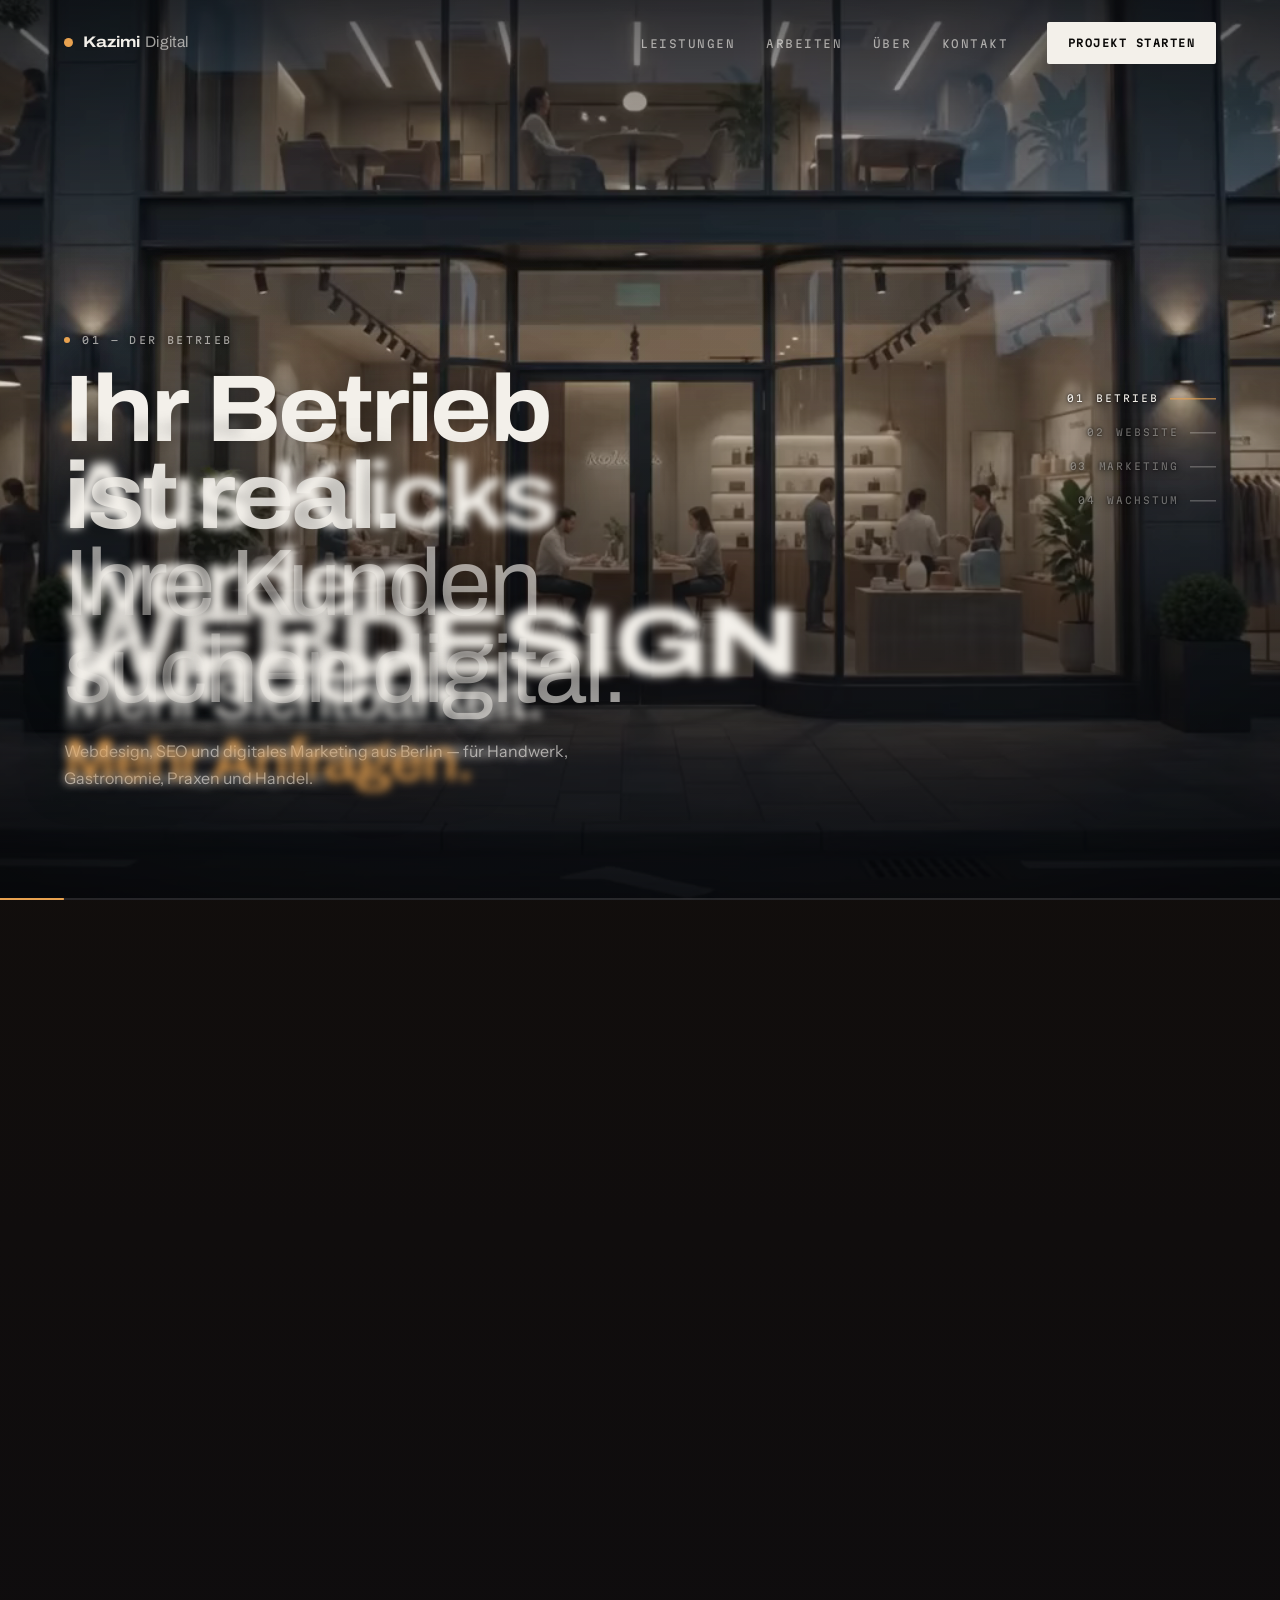
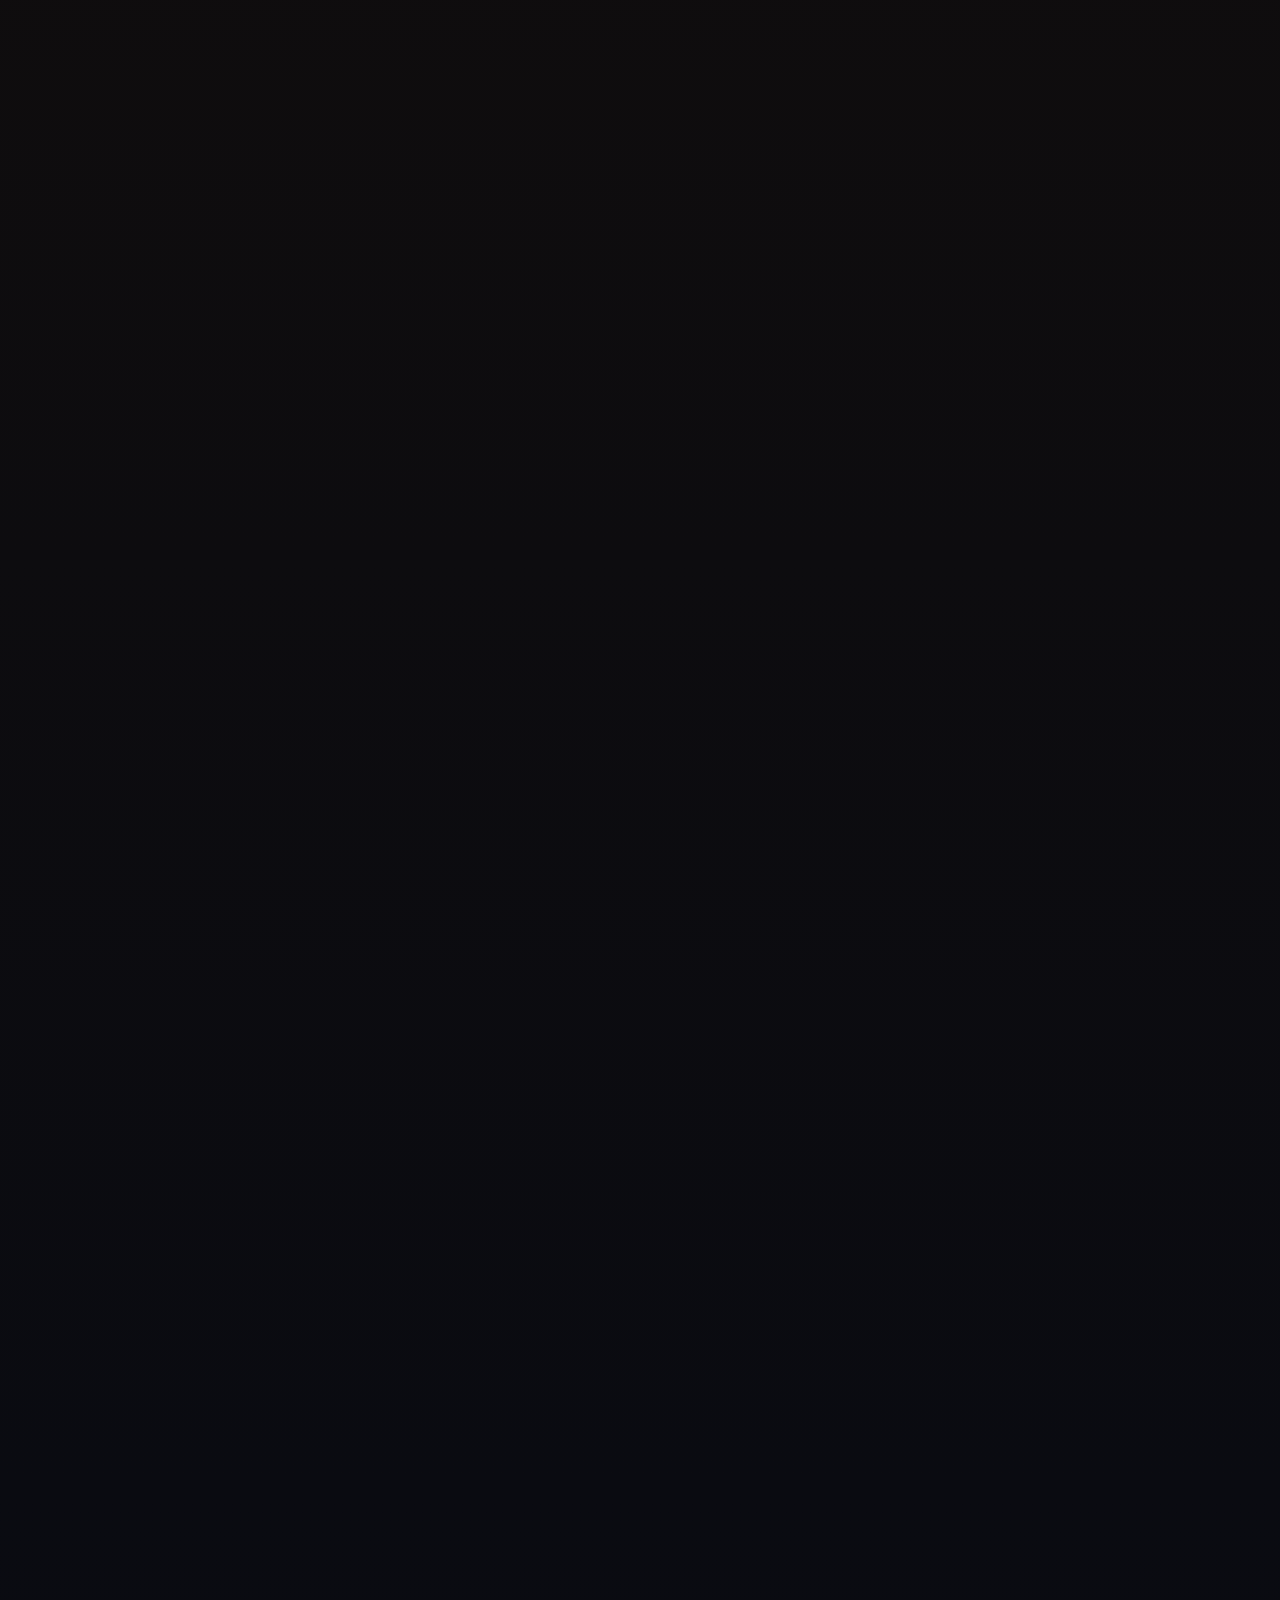
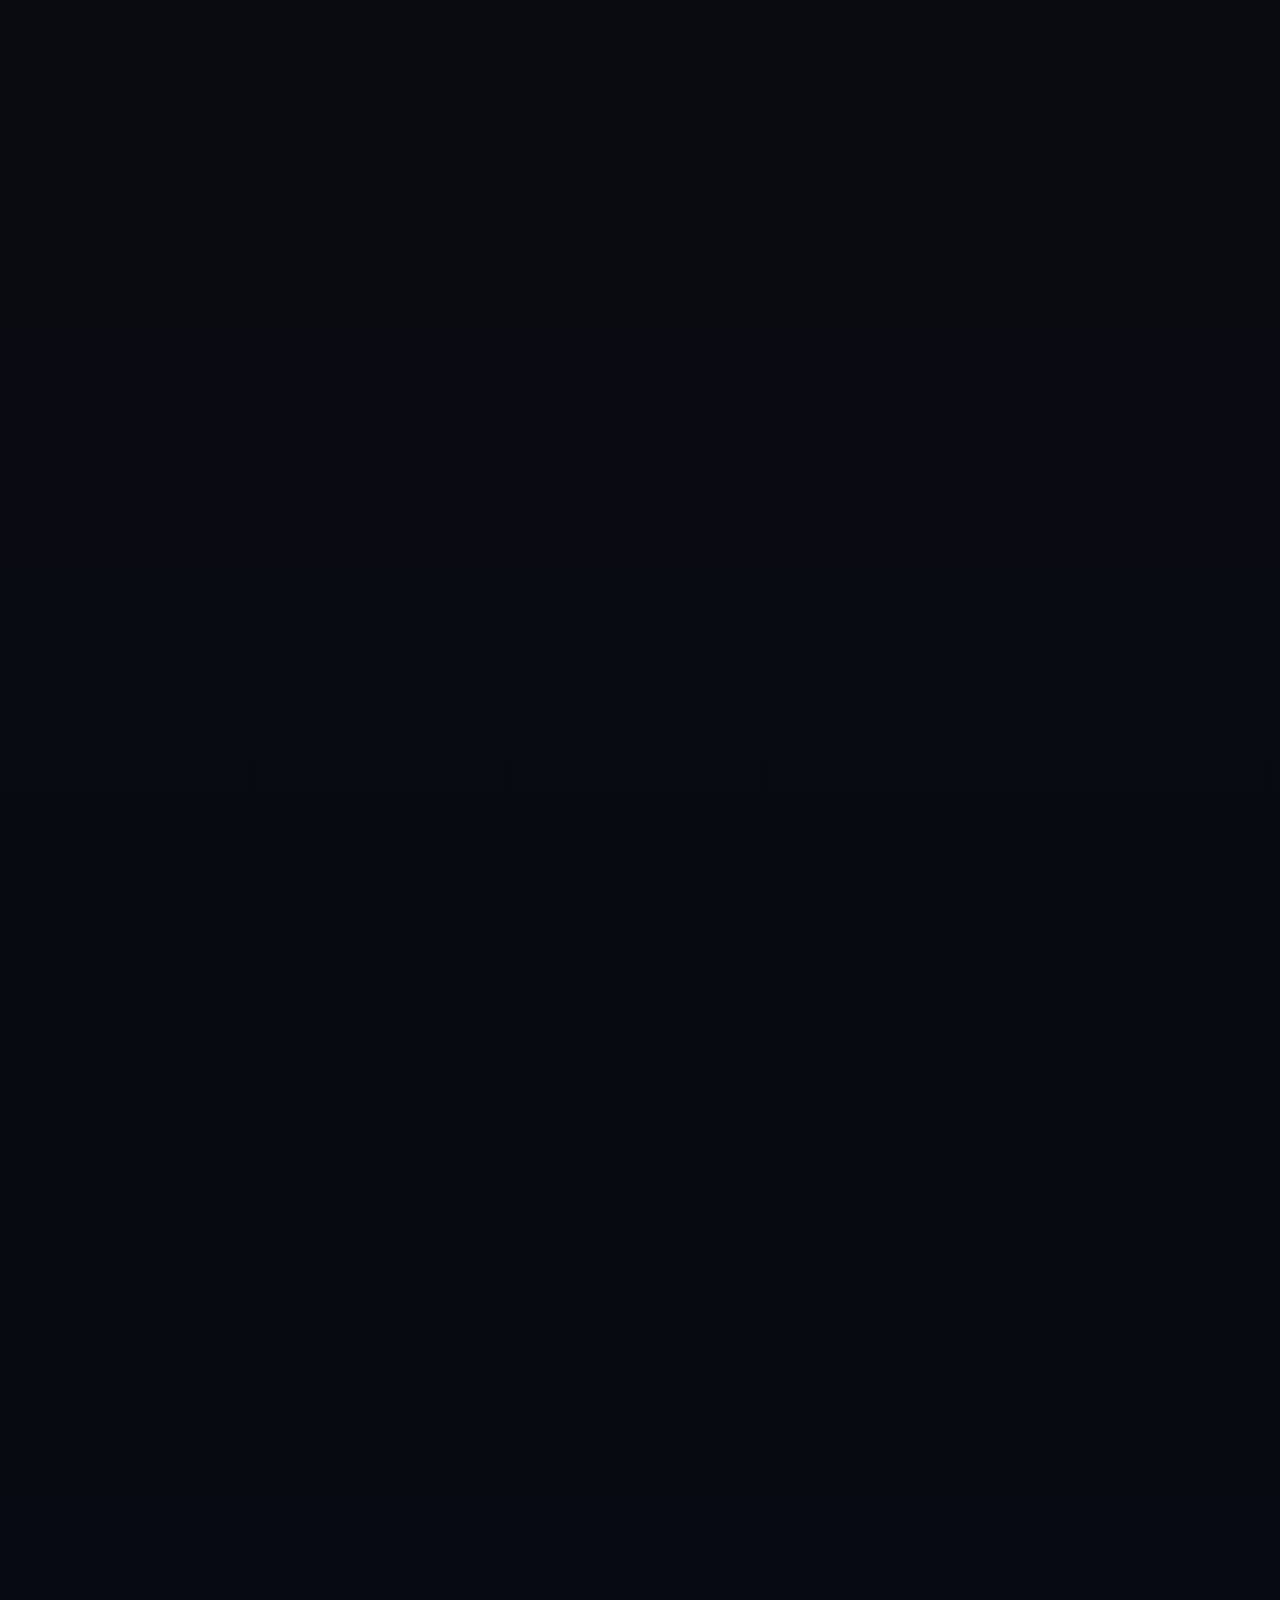
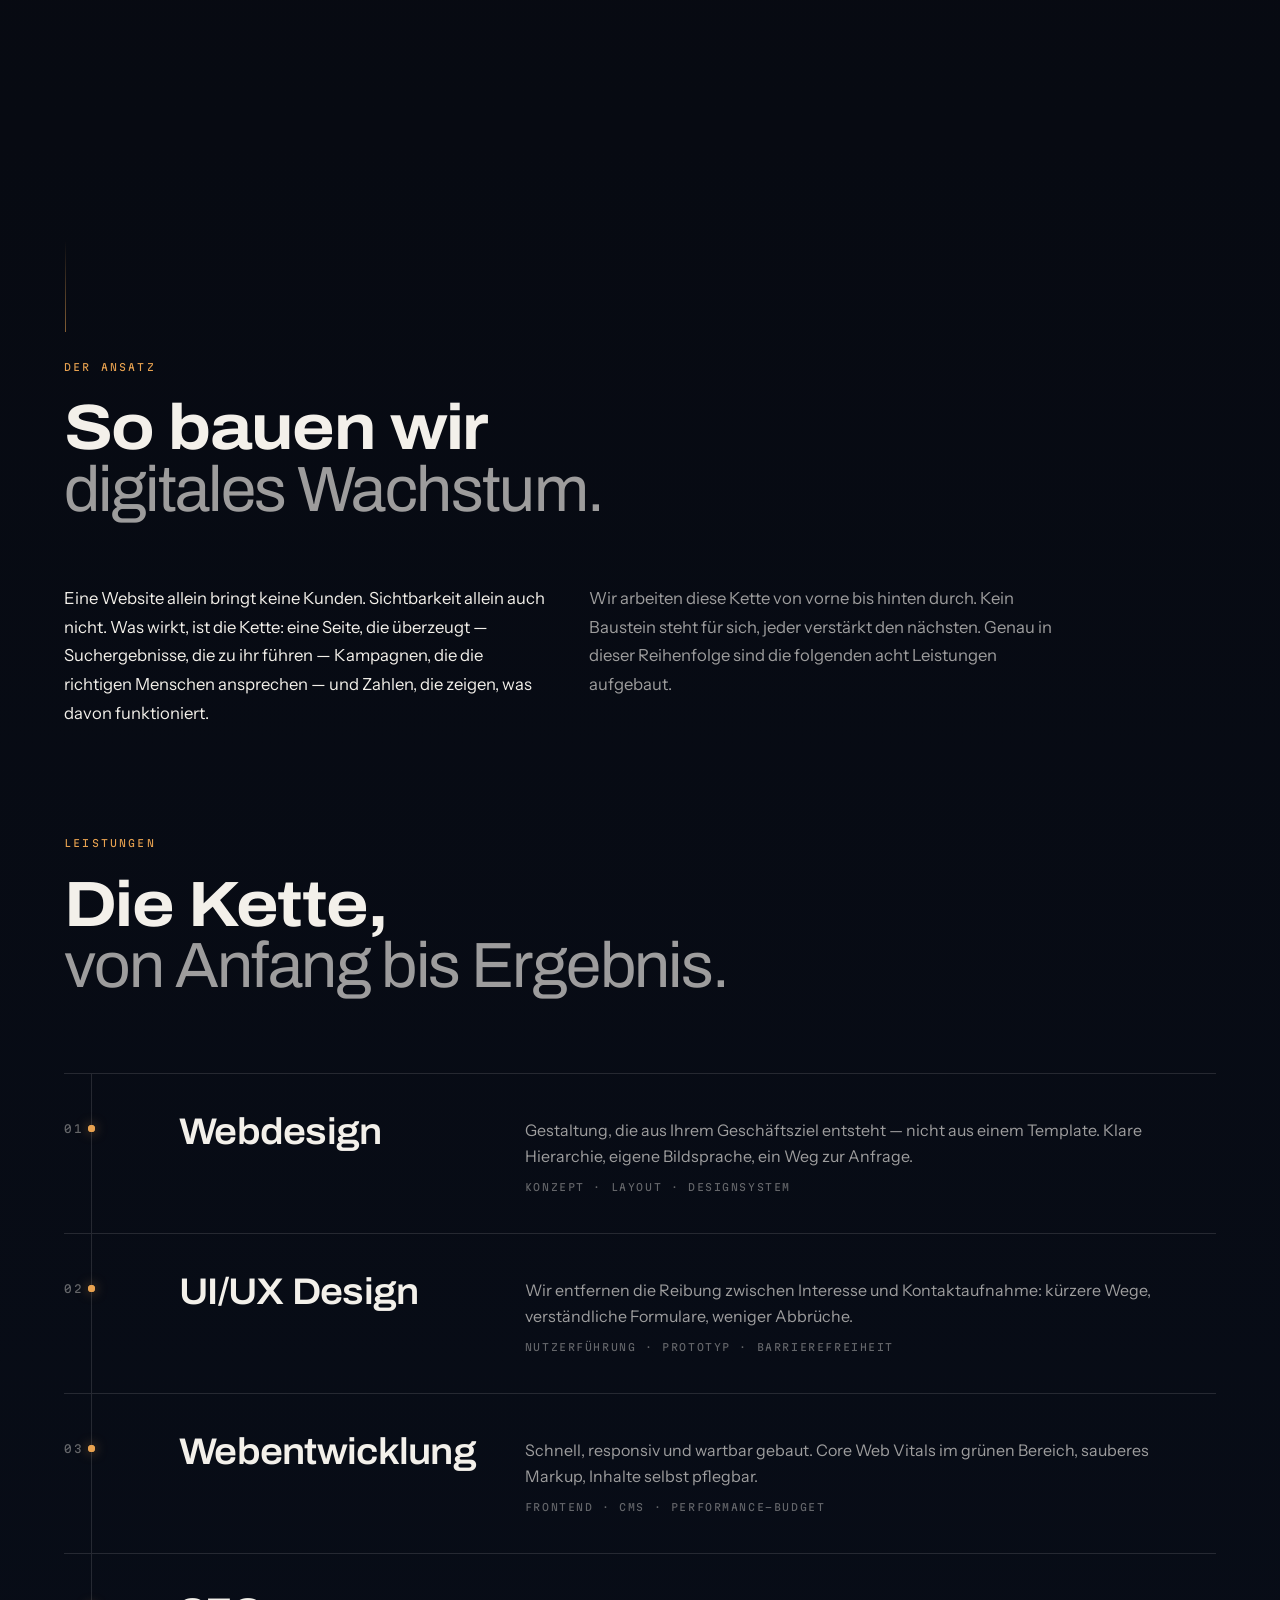
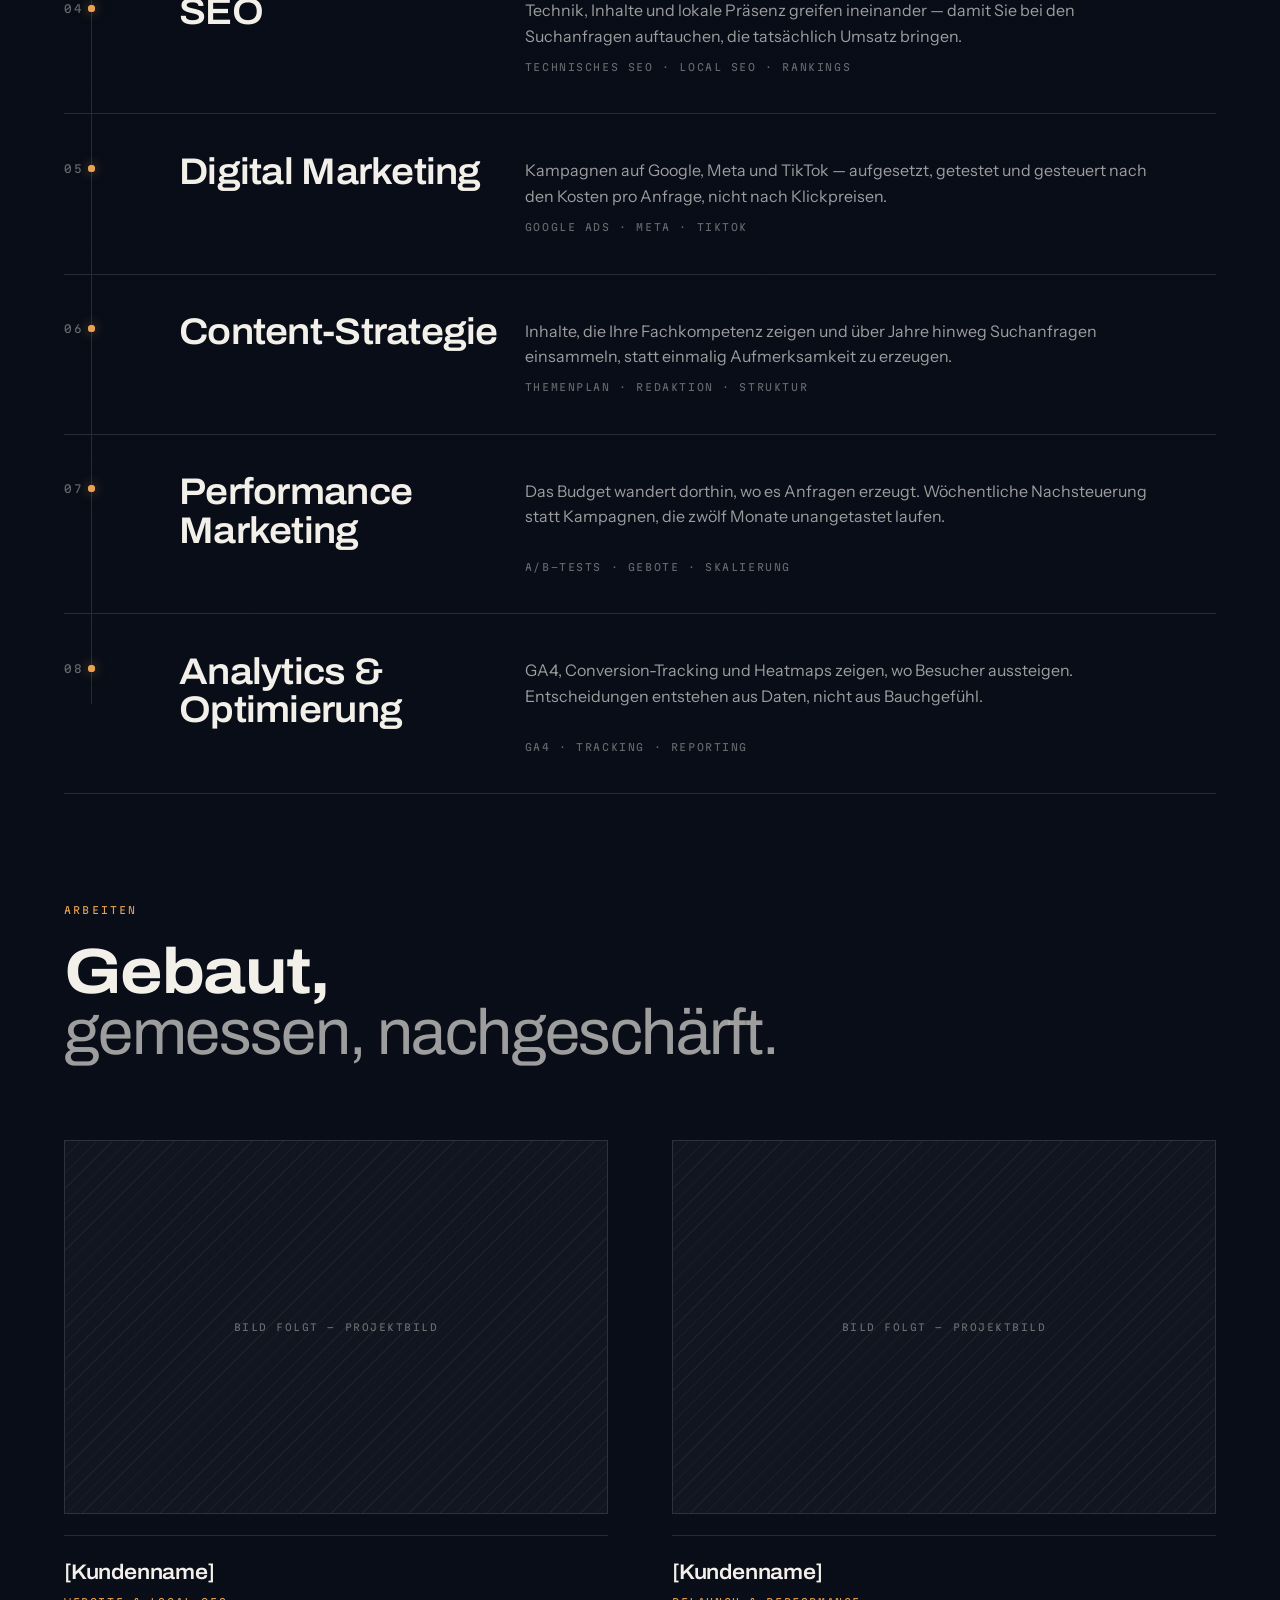
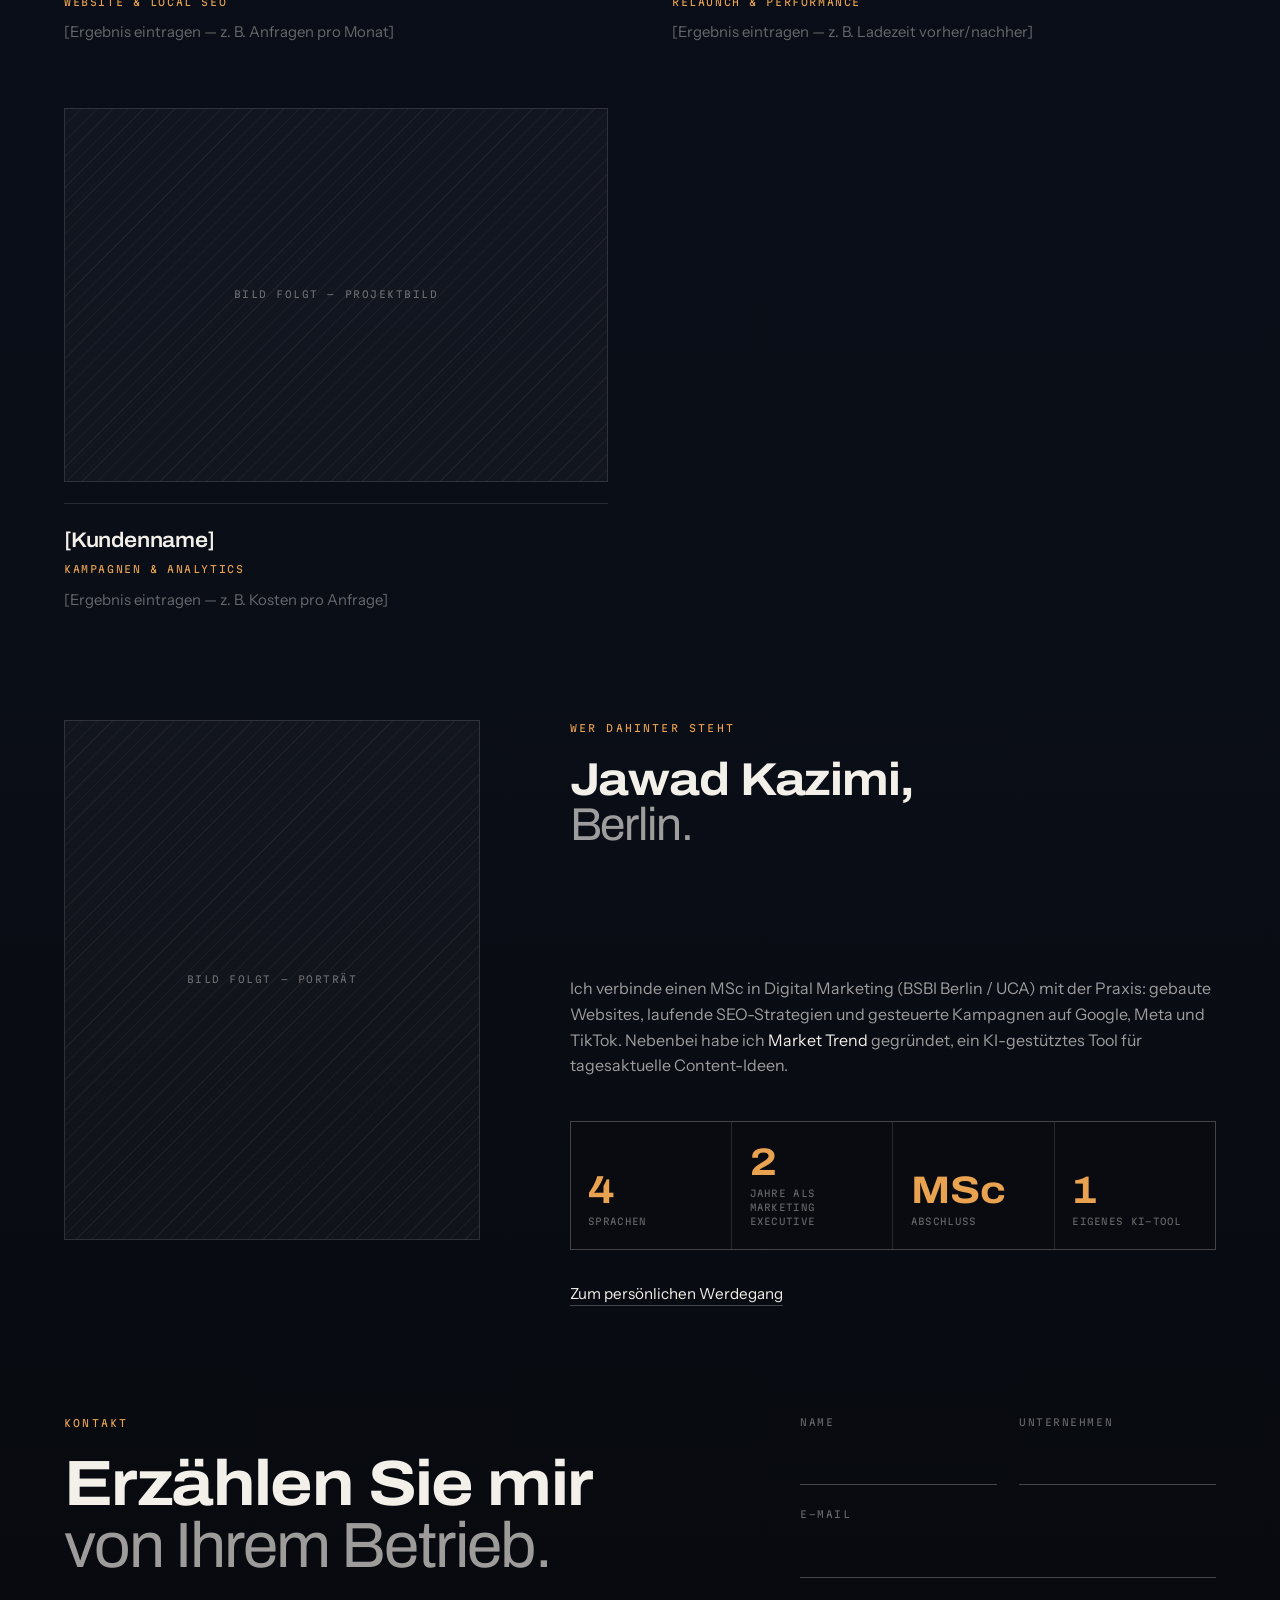
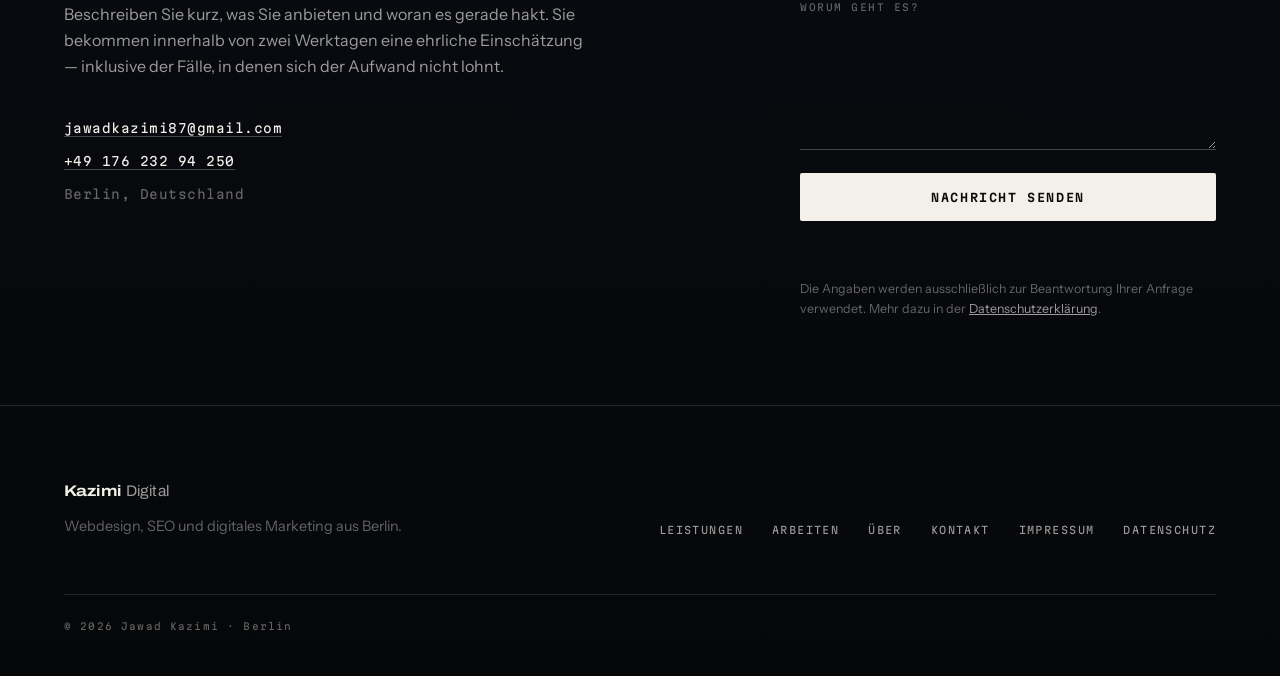
==== index.html @ 9f6f2aa1 "Hero-Video eingesetzt und Story darauf abgestimmt Das gelieferte Video (1280x720, 10,08 s) ist encod" ====
<!DOCTYPE html>
<html lang="de">

<head>
  <meta charset="utf-8">
  <meta name="viewport" content="width=device-width, initial-scale=1">

  <title>Kazimi Digital — Webdesign & Digital Marketing aus Berlin</title>
  <meta name="description"
    content="Digitalagentur aus Berlin: Webdesign, SEO und Performance Marketing für Betriebe, die offline stark sind und online gefunden werden wollen.">
  <meta name="author" content="Jawad Kazimi">
  <meta name="theme-color" content="#0B0A09">
  <link rel="canonical" href="https://jawadkazimi87-coder.github.io/">

  <meta property="og:type" content="website">
  <meta property="og:locale" content="de_DE">
  <meta property="og:site_name" content="Kazimi Digital">
  <meta property="og:title" content="Kazimi Digital — Webdesign & Digital Marketing aus Berlin">
  <meta property="og:description"
    content="Wir verbinden echte Betriebe mit digitalem Wachstum: Website, Sichtbarkeit und messbare Anfragen aus einer Hand.">
  <meta property="og:url" content="https://jawadkazimi87-coder.github.io/">
  <meta property="og:image" content="https://jawadkazimi87-coder.github.io/public/images/og-cover.jpg">
  <meta property="og:image:width" content="1200">
  <meta property="og:image:height" content="630">
  <meta property="og:image:alt" content="Kazimi Digital — Digitalagentur aus Berlin">
  <meta name="twitter:card" content="summary_large_image">
  <meta name="twitter:title" content="Kazimi Digital — Webdesign & Digital Marketing aus Berlin">
  <meta name="twitter:description"
    content="Website, Sichtbarkeit und messbare Anfragen aus einer Hand. Digitalagentur aus Berlin.">
  <meta name="twitter:image" content="https://jawadkazimi87-coder.github.io/public/images/og-cover.jpg">

  <link rel="icon" href="public/icons/favicon.svg" type="image/svg+xml">
  <link rel="apple-touch-icon" href="public/icons/favicon.png">

  <link rel="preload" as="image" href="public/images/hero-poster.jpg">
  <link rel="preload" as="font" type="font/woff2" href="assets/fonts/archivo-latin.woff2" crossorigin>
  <link rel="preload" as="font" type="font/woff2" href="assets/fonts/instrument-sans-latin.woff2" crossorigin>
  <link rel="stylesheet" href="assets/css/fonts.css">
  <link rel="stylesheet" href="assets/css/site.css">

  <script type="application/ld+json">
  {
    "@context": "https://schema.org",
    "@type": "ProfessionalService",
    "name": "Kazimi Digital",
    "alternateName": "Kazimi Digital — Digitalagentur Berlin",
    "url": "https://jawadkazimi87-coder.github.io/",
    "image": "https://jawadkazimi87-coder.github.io/public/images/og-cover.jpg",
    "description": "Digitalagentur aus Berlin für Webdesign, Webentwicklung, SEO und digitales Marketing.",
    "email": "jawadkazimi87@gmail.com",
    "telephone": "+4917623294250",
    "priceRange": "€€",
    "address": {
      "@type": "PostalAddress",
      "addressLocality": "Berlin",
      "addressCountry": "DE"
    },
    "areaServed": { "@type": "Country", "name": "Deutschland" },
    "availableLanguage": ["de", "en", "fa", "ps"],
    "founder": {
      "@type": "Person",
      "name": "Jawad Kazimi",
      "jobTitle": "Digital Marketing Spezialist",
      "email": "jawadkazimi87@gmail.com"
    },
    "knowsAbout": ["Webdesign", "Suchmaschinenoptimierung", "Performance Marketing", "Content-Strategie", "Web Analytics"],
    "hasOfferCatalog": {
      "@type": "OfferCatalog",
      "name": "Leistungen",
      "itemListElement": [
        { "@type": "Offer", "itemOffered": { "@type": "Service", "name": "Webdesign" } },
        { "@type": "Offer", "itemOffered": { "@type": "Service", "name": "UI/UX Design" } },
        { "@type": "Offer", "itemOffered": { "@type": "Service", "name": "Webentwicklung" } },
        { "@type": "Offer", "itemOffered": { "@type": "Service", "name": "Suchmaschinenoptimierung (SEO)" } },
        { "@type": "Offer", "itemOffered": { "@type": "Service", "name": "Digital Marketing" } },
        { "@type": "Offer", "itemOffered": { "@type": "Service", "name": "Content-Strategie" } },
        { "@type": "Offer", "itemOffered": { "@type": "Service", "name": "Performance Marketing" } },
        { "@type": "Offer", "itemOffered": { "@type": "Service", "name": "Analytics & Optimierung" } }
      ]
    }
  }
  </script>
</head>

<body>
  <a class="skiplink" href="#story">Direkt zum Inhalt springen</a>

  <!-- ============================ NAVIGATION ============================ -->
  <header class="masthead" id="masthead">
    <a class="wordmark" href="#story" aria-label="Kazimi Digital — Startseite">
      <span class="wordmark__mark" aria-hidden="true"></span>
      <span class="wordmark__text">Kazimi<span class="wordmark__thin">Digital</span></span>
    </a>

    <nav class="mainnav" id="mainnav" aria-label="Hauptnavigation">
      <ul class="mainnav__list">
        <li><a href="#leistungen">Leistungen</a></li>
        <li><a href="#arbeiten">Arbeiten</a></li>
        <li><a href="#ueber">Über</a></li>
        <li><a href="#kontakt">Kontakt</a></li>
      </ul>
      <a class="btn btn--primary btn--sm" href="#kontakt">Projekt starten</a>
    </nav>

    <button class="menutoggle" id="menutoggle" type="button" aria-expanded="false" aria-controls="mainnav">
      <span class="menutoggle__bars" aria-hidden="true"><i></i><i></i></span>
      <span class="menutoggle__label">Menü</span>
    </button>
  </header>

  <main>
    <!-- ====================== SCROLL-STORYTELLING ======================= -->
    <!--
      Das Video wird per Scrollposition gescrubbt (assets/js/story.js).
      Die data-start/data-end Werte an den .beat Elementen sind Fortschrittswerte
      von 0 bis 1 und auf die Bildwechsel des Videos abgestimmt (Laufzeit 10,08 s):
      Laden 0-1,9 s | Lichtraster 1,9-3,1 s | Website 3,1-4,8 s |
      Verbindungen 4,8-6,0 s | Kunden 6,0-7,5 s | Verdichtung 7,5-8,6 s |
      Wachstum ab 8,6 s. Kalibrierhilfe: ?debug=1 an die URL hängen.
    -->
    <section class="story" id="story" data-story aria-labelledby="story-headline">
      <div class="story__stage" data-stage>

        <div class="stage__media">
          <video class="stage__video" data-video playsinline muted preload="auto" tabindex="-1" aria-hidden="true"
            poster="public/images/hero-poster.jpg" data-src-desktop="public/videos/hero-story.mp4"
            data-src-mobile="public/videos/hero-story-mobile.mp4" data-src-webm="public/videos/hero-story.webm">
          </video>
          <div class="stage__grade" aria-hidden="true"></div>
          <div class="stage__vignette" aria-hidden="true"></div>
        </div>

        <div class="stage__beats">

          <!-- 01 — Der Betrieb -->
          <article class="beat beat--opening is-active" data-start="0" data-end="0.19">
            <p class="beat__eyebrow">01 — Der Betrieb</p>
            <h1 class="beat__display" id="story-headline">
              Ihr Betrieb ist real.<br><em>Ihre Kunden suchen digital.</em>
            </h1>
            <p class="beat__lead">
              Webdesign, SEO und digitales Marketing aus Berlin — für Handwerk, Gastronomie,
              Praxen und Handel.
            </p>
          </article>

          <article class="beat" data-start="0.19" data-end="0.31">
            <p class="beat__statement">
              Jeden Tag sucht jemand genau das, was Sie anbieten.<br>
              <em>Und findet einen anderen.</em>
            </p>
          </article>

          <!-- 02 — Die Website -->
          <article class="beat" data-start="0.31" data-end="0.475">
            <p class="beat__eyebrow">02 — Die Website</p>
            <h2 class="beat__display beat__display--word">Webdesign</h2>
            <p class="beat__lead">
              Wir übersetzen Ihren Betrieb in eine Website, die in unter zwei Sekunden lädt,
              in den ersten Sekunden Vertrauen aufbaut und Besucher zu Anfragen führt.
            </p>
          </article>

          <!-- 03 — Die Sichtbarkeit -->
          <article class="beat" data-start="0.475" data-end="0.595">
            <p class="beat__eyebrow">03 — Die Sichtbarkeit</p>
            <h2 class="beat__display beat__display--word">Digital<br>Marketing</h2>
            <p class="beat__lead">
              Suchergebnisse, Karten, Kampagnen: Wir sorgen dafür, dass Ihr Betrieb dort
              auftaucht, wo Ihre Kunden ohnehin schon suchen.
            </p>
          </article>

          <article class="beat" data-start="0.595" data-end="0.745">
            <p class="beat__statement">
              Mehr Sichtbarkeit.<br>
              <em class="beat__swap">Mehr Anfragen.</em>
            </p>
          </article>

          <!-- 04 — Das Wachstum -->
          <article class="beat" data-start="0.745" data-end="0.855">
            <p class="beat__eyebrow">04 — Das Wachstum</p>
            <h2 class="beat__display">Aus Klicks<br>werden Kunden.</h2>
            <p class="beat__lead">
              Jede Anfrage ist messbar. Jede Kampagne wird nachjustiert. Jeder Monat baut
              auf dem vorherigen auf.
            </p>
          </article>

          <!-- CTA -->
          <article class="beat beat--cta" data-start="0.855" data-end="1.001">
            <p class="beat__eyebrow">Bereit?</p>
            <h2 class="beat__display">Lassen Sie uns bauen,<br>was als Nächstes kommt.</h2>
            <p class="beat__lead">
              Eine stärkere Website. Bessere Sichtbarkeit. Mehr Gelegenheiten zu wachsen.
            </p>
            <div class="beat__actions">
              <a class="btn btn--primary" href="#kontakt">Projekt starten</a>
              <a class="btn btn--ghost" href="#leistungen">Leistungen ansehen</a>
            </div>
          </article>

        </div>

        <ol class="rail" data-rail aria-label="Fortschritt der Geschichte">
          <li class="rail__step is-active" data-from="0" data-to="0.31"><span class="rail__num">01</span><span
              class="rail__name">Betrieb</span></li>
          <li class="rail__step" data-from="0.31" data-to="0.475"><span class="rail__num">02</span><span
              class="rail__name">Website</span></li>
          <li class="rail__step" data-from="0.475" data-to="0.745"><span class="rail__num">03</span><span
              class="rail__name">Marketing</span></li>
          <li class="rail__step" data-from="0.745" data-to="1.001"><span class="rail__num">04</span><span
              class="rail__name">Wachstum</span></li>
        </ol>

        <p class="scrollcue" data-scrollcue><span>Scrollen</span></p>
        <div class="scrub" aria-hidden="true"><i data-scrub></i></div>
        <div class="debugpanel" data-debug hidden></div>
      </div>
    </section>

    <!-- ============================ ÜBERGANG ============================ -->
    <section class="bridge" id="ansatz" aria-labelledby="bridge-title">
      <div class="bridge__thread" aria-hidden="true"></div>
      <div class="shell">
        <p class="eyebrow reveal">Der Ansatz</p>
        <h2 class="section-title reveal" id="bridge-title">
          So bauen wir<br><em>digitales Wachstum.</em>
        </h2>
        <div class="bridge__cols">
          <p class="bridge__text reveal">
            Eine Website allein bringt keine Kunden. Sichtbarkeit allein auch nicht. Was
            wirkt, ist die Kette: eine Seite, die überzeugt — Suchergebnisse, die zu ihr
            führen — Kampagnen, die die richtigen Menschen ansprechen — und Zahlen, die
            zeigen, was davon funktioniert.
          </p>
          <p class="bridge__text reveal">
            Wir arbeiten diese Kette von vorne bis hinten durch. Kein Baustein steht für
            sich, jeder verstärkt den nächsten. Genau in dieser Reihenfolge sind die
            folgenden acht Leistungen aufgebaut.
          </p>
        </div>
      </div>
    </section>

    <!-- =========================== LEISTUNGEN =========================== -->
    <section class="chain" id="leistungen" aria-labelledby="chain-title">
      <div class="shell">
        <header class="chain__head">
          <p class="eyebrow reveal">Leistungen</p>
          <h2 class="section-title reveal" id="chain-title">Die Kette,<br><em>von Anfang bis Ergebnis.</em></h2>
        </header>

        <ol class="chain__list">
          <li class="node reveal">
            <span class="node__index">01</span>
            <div class="node__body">
              <h3 class="node__title">Webdesign</h3>
              <p class="node__text">
                Gestaltung, die aus Ihrem Geschäftsziel entsteht — nicht aus einem Template.
                Klare Hierarchie, eigene Bildsprache, ein Weg zur Anfrage.
              </p>
              <p class="node__meta">Konzept · Layout · Designsystem</p>
            </div>
          </li>
          <li class="node reveal">
            <span class="node__index">02</span>
            <div class="node__body">
              <h3 class="node__title">UI/UX Design</h3>
              <p class="node__text">
                Wir entfernen die Reibung zwischen Interesse und Kontaktaufnahme: kürzere
                Wege, verständliche Formulare, weniger Abbrüche.
              </p>
              <p class="node__meta">Nutzerführung · Prototyp · Barrierefreiheit</p>
            </div>
          </li>
          <li class="node reveal">
            <span class="node__index">03</span>
            <div class="node__body">
              <h3 class="node__title">Webentwicklung</h3>
              <p class="node__text">
                Schnell, responsiv und wartbar gebaut. Core Web Vitals im grünen Bereich,
                sauberes Markup, Inhalte selbst pflegbar.
              </p>
              <p class="node__meta">Frontend · CMS · Performance-Budget</p>
            </div>
          </li>
          <li class="node reveal">
            <span class="node__index">04</span>
            <div class="node__body">
              <h3 class="node__title">SEO</h3>
              <p class="node__text">
                Technik, Inhalte und lokale Präsenz greifen ineinander — damit Sie bei den
                Suchanfragen auftauchen, die tatsächlich Umsatz bringen.
              </p>
              <p class="node__meta">Technisches SEO · Local SEO · Rankings</p>
            </div>
          </li>
          <li class="node reveal">
            <span class="node__index">05</span>
            <div class="node__body">
              <h3 class="node__title">Digital Marketing</h3>
              <p class="node__text">
                Kampagnen auf Google, Meta und TikTok — aufgesetzt, getestet und gesteuert
                nach den Kosten pro Anfrage, nicht nach Klickpreisen.
              </p>
              <p class="node__meta">Google Ads · Meta · TikTok</p>
            </div>
          </li>
          <li class="node reveal">
            <span class="node__index">06</span>
            <div class="node__body">
              <h3 class="node__title">Content-Strategie</h3>
              <p class="node__text">
                Inhalte, die Ihre Fachkompetenz zeigen und über Jahre hinweg Suchanfragen
                einsammeln, statt einmalig Aufmerksamkeit zu erzeugen.
              </p>
              <p class="node__meta">Themenplan · Redaktion · Struktur</p>
            </div>
          </li>
          <li class="node reveal">
            <span class="node__index">07</span>
            <div class="node__body">
              <h3 class="node__title">Performance Marketing</h3>
              <p class="node__text">
                Das Budget wandert dorthin, wo es Anfragen erzeugt. Wöchentliche
                Nachsteuerung statt Kampagnen, die zwölf Monate unangetastet laufen.
              </p>
              <p class="node__meta">A/B-Tests · Gebote · Skalierung</p>
            </div>
          </li>
          <li class="node reveal">
            <span class="node__index">08</span>
            <div class="node__body">
              <h3 class="node__title">Analytics &amp; Optimierung</h3>
              <p class="node__text">
                GA4, Conversion-Tracking und Heatmaps zeigen, wo Besucher aussteigen.
                Entscheidungen entstehen aus Daten, nicht aus Bauchgefühl.
              </p>
              <p class="node__meta">GA4 · Tracking · Reporting</p>
            </div>
          </li>
        </ol>
      </div>
    </section>

    <!-- ============================ ARBEITEN ============================ -->
    <section class="work" id="arbeiten" aria-labelledby="work-title">
      <div class="shell">
        <header class="work__head">
          <p class="eyebrow reveal">Arbeiten</p>
          <h2 class="section-title reveal" id="work-title">Gebaut,<br><em>gemessen, nachgeschärft.</em></h2>
        </header>

        <!-- Platzhalter: Bilder unter public/images/work/ ablegen,
             Texte in eckigen Klammern durch echte Angaben ersetzen. -->
        <div class="work__grid">
          <article class="project reveal">
            <a class="project__link" href="#kontakt">
              <figure class="project__frame">
                <img src="public/images/work/projekt-01.jpg" alt="Screenshot der Website von [Kundenname]" width="1600"
                  height="1100" loading="lazy" decoding="async">
              </figure>
              <div class="project__meta">
                <h3 class="project__title">[Kundenname]</h3>
                <p class="project__kind">Website &amp; Local SEO</p>
                <p class="project__result">[Ergebnis eintragen — z. B. Anfragen pro Monat]</p>
              </div>
            </a>
          </article>

          <article class="project project--offset reveal">
            <a class="project__link" href="#kontakt">
              <figure class="project__frame">
                <img src="public/images/work/projekt-02.jpg" alt="Screenshot der Website von [Kundenname]" width="1600"
                  height="1100" loading="lazy" decoding="async">
              </figure>
              <div class="project__meta">
                <h3 class="project__title">[Kundenname]</h3>
                <p class="project__kind">Relaunch &amp; Performance</p>
                <p class="project__result">[Ergebnis eintragen — z. B. Ladezeit vorher/nachher]</p>
              </div>
            </a>
          </article>

          <article class="project reveal">
            <a class="project__link" href="#kontakt">
              <figure class="project__frame">
                <img src="public/images/work/projekt-03.jpg" alt="Screenshot der Website von [Kundenname]" width="1600"
                  height="1100" loading="lazy" decoding="async">
              </figure>
              <div class="project__meta">
                <h3 class="project__title">[Kundenname]</h3>
                <p class="project__kind">Kampagnen &amp; Analytics</p>
                <p class="project__result">[Ergebnis eintragen — z. B. Kosten pro Anfrage]</p>
              </div>
            </a>
          </article>
        </div>
      </div>
    </section>

    <!-- ============================== ÜBER ============================== -->
    <section class="about" id="ueber" aria-labelledby="about-title">
      <div class="shell about__inner">
        <figure class="about__portrait reveal">
          <img src="public/images/portrait-jawad.jpg" alt="Porträt von Jawad Kazimi" width="1200" height="1500"
            loading="lazy" decoding="async">
        </figure>

        <div class="about__body">
          <p class="eyebrow reveal">Wer dahinter steht</p>
          <h2 class="section-title section-title--sm reveal" id="about-title">
            Jawad Kazimi,<br><em>Berlin.</em>
          </h2>
          <p class="about__text reveal">
            Aufgewachsen in Afghanistan, MBA in Indien, heute in Berlin. Dieser Weg hat mir
            beigebracht, wie man einen Markt liest, in dem man nicht aufgewachsen ist — und
            genau das ist die Arbeit, die hinter jeder guten Kampagne steckt.
          </p>
          <p class="about__text reveal">
            Ich verbinde einen MSc in Digital Marketing (BSBI Berlin / UCA) mit der Praxis:
            gebaute Websites, laufende SEO-Strategien und gesteuerte Kampagnen auf Google,
            Meta und TikTok. Nebenbei habe ich <em>Market Trend</em> gegründet, ein
            KI-gestütztes Tool für tagesaktuelle Content-Ideen.
          </p>
          <dl class="facts reveal">
            <div class="facts__item">
              <dt>Sprachen</dt>
              <dd>4</dd>
            </div>
            <div class="facts__item">
              <dt>Jahre als Marketing Executive</dt>
              <dd>2</dd>
            </div>
            <div class="facts__item">
              <dt>Abschluss</dt>
              <dd>MSc</dd>
            </div>
            <div class="facts__item">
              <dt>Eigenes KI-Tool</dt>
              <dd>1</dd>
            </div>
          </dl>
          <p class="about__more reveal"><a class="textlink" href="portfolio.html">Zum persönlichen Werdegang</a></p>
        </div>
      </div>
    </section>

    <!-- ============================= KONTAKT ============================ -->
    <section class="contact" id="kontakt" aria-labelledby="contact-title">
      <div class="shell contact__inner">
        <div class="contact__pitch">
          <p class="eyebrow reveal">Kontakt</p>
          <h2 class="section-title reveal" id="contact-title">
            Erzählen Sie mir<br><em>von Ihrem Betrieb.</em>
          </h2>
          <p class="contact__text reveal">
            Beschreiben Sie kurz, was Sie anbieten und woran es gerade hakt. Sie bekommen
            innerhalb von zwei Werktagen eine ehrliche Einschätzung — inklusive der Fälle,
            in denen sich der Aufwand nicht lohnt.
          </p>
          <ul class="contact__direct reveal">
            <li><a class="textlink" href="mailto:jawadkazimi87@gmail.com">jawadkazimi87@gmail.com</a></li>
            <li><a class="textlink" href="tel:+4917623294250">+49 176 232 94 250</a></li>
            <li><span class="contact__place">Berlin, Deutschland</span></li>
          </ul>
        </div>

        <form class="form reveal" id="kontaktformular" novalidate>
          <div class="form__row">
            <div class="field">
              <label for="f-name">Name</label>
              <input id="f-name" name="name" type="text" autocomplete="name" required>
            </div>
            <div class="field">
              <label for="f-firma">Unternehmen</label>
              <input id="f-firma" name="unternehmen" type="text" autocomplete="organization">
            </div>
          </div>
          <div class="field">
            <label for="f-mail">E-Mail</label>
            <input id="f-mail" name="email" type="email" autocomplete="email" required>
          </div>
          <div class="field">
            <label for="f-text">Worum geht es?</label>
            <textarea id="f-text" name="nachricht" rows="5" required></textarea>
          </div>
          <button class="btn btn--primary btn--full" type="submit">Nachricht senden</button>
          <p class="form__status" data-formstatus role="status" aria-live="polite"></p>
          <p class="form__note">
            Die Angaben werden ausschließlich zur Beantwortung Ihrer Anfrage verwendet.
            Mehr dazu in der <a href="datenschutz.html">Datenschutzerklärung</a>.
          </p>
        </form>
      </div>
    </section>
  </main>

  <footer class="footer">
    <div class="shell footer__inner">
      <div class="footer__brand">
        <span class="wordmark__text">Kazimi<span class="wordmark__thin">Digital</span></span>
        <p class="footer__line">Webdesign, SEO und digitales Marketing aus Berlin.</p>
      </div>
      <nav class="footer__nav" aria-label="Fußzeile">
        <a href="#leistungen">Leistungen</a>
        <a href="#arbeiten">Arbeiten</a>
        <a href="#ueber">Über</a>
        <a href="#kontakt">Kontakt</a>
        <a href="impressum.html">Impressum</a>
        <a href="datenschutz.html">Datenschutz</a>
      </nav>
      <p class="footer__legal">© <span data-year>2026</span> Jawad Kazimi · Berlin</p>
    </div>
  </footer>

  <script src="assets/js/story.js" defer></script>
</body>

</html>
---- assets/css/fonts.css ----
/* Selbst gehostete Schriften — keine Verbindung zu Google-Servern, dadurch
   kein Drittanbieter-Transfer und ein Netzwerk-Roundtrip weniger.
   Quelle: Google Fonts (SIL Open Font License 1.1). Subsets: latin, latin-ext. */

@font-face {
  font-family: 'Archivo';
  font-style: normal;
  font-weight: 400 800;
  font-stretch: 100% 125%;
  font-display: swap;
  src: url('../fonts/archivo-latin-ext.woff2') format('woff2');
  unicode-range: U+0100-02BA, U+02BD-02C5, U+02C7-02CC, U+02CE-02D7, U+02DD-02FF, U+0304, U+0308, U+0329, U+1D00-1DBF, U+1E00-1E9F, U+1EF2-1EFF, U+2020, U+20A0-20AB, U+20AD-20C0, U+2113, U+2C60-2C7F, U+A720-A7FF;
}

@font-face {
  font-family: 'Archivo';
  font-style: normal;
  font-weight: 400 800;
  font-stretch: 100% 125%;
  font-display: swap;
  src: url('../fonts/archivo-latin.woff2') format('woff2');
  unicode-range: U+0000-00FF, U+0131, U+0152-0153, U+02BB-02BC, U+02C6, U+02DA, U+02DC, U+0304, U+0308, U+0329, U+2000-206F, U+20AC, U+2122, U+2191, U+2193, U+2212, U+2215, U+FEFF, U+FFFD;
}

@font-face {
  font-family: 'Instrument Sans';
  font-style: normal;
  font-weight: 400 500;
  font-stretch: 100%;
  font-display: swap;
  src: url('../fonts/instrument-sans-latin-ext.woff2') format('woff2');
  unicode-range: U+0100-02BA, U+02BD-02C5, U+02C7-02CC, U+02CE-02D7, U+02DD-02FF, U+0304, U+0308, U+0329, U+1D00-1DBF, U+1E00-1E9F, U+1EF2-1EFF, U+2020, U+20A0-20AB, U+20AD-20C0, U+2113, U+2C60-2C7F, U+A720-A7FF;
}

@font-face {
  font-family: 'Instrument Sans';
  font-style: normal;
  font-weight: 400 500;
  font-stretch: 100%;
  font-display: swap;
  src: url('../fonts/instrument-sans-latin.woff2') format('woff2');
  unicode-range: U+0000-00FF, U+0131, U+0152-0153, U+02BB-02BC, U+02C6, U+02DA, U+02DC, U+0304, U+0308, U+0329, U+2000-206F, U+20AC, U+2122, U+2191, U+2193, U+2212, U+2215, U+FEFF, U+FFFD;
}

@font-face {
  font-family: 'Martian Mono';
  font-style: normal;
  font-weight: 400 600;
  font-stretch: 100%;
  font-display: swap;
  src: url('../fonts/martian-mono-latin-ext.woff2') format('woff2');
  unicode-range: U+0100-02BA, U+02BD-02C5, U+02C7-02CC, U+02CE-02D7, U+02DD-02FF, U+0304, U+0308, U+0329, U+1D00-1DBF, U+1E00-1E9F, U+1EF2-1EFF, U+2020, U+20A0-20AB, U+20AD-20C0, U+2113, U+2C60-2C7F, U+A720-A7FF;
}

@font-face {
  font-family: 'Martian Mono';
  font-style: normal;
  font-weight: 400 600;
  font-stretch: 100%;
  font-display: swap;
  src: url('../fonts/martian-mono-latin.woff2') format('woff2');
  unicode-range: U+0000-00FF, U+0131, U+0152-0153, U+02BB-02BC, U+02C6, U+02DA, U+02DC, U+0304, U+0308, U+0329, U+2000-206F, U+20AC, U+2122, U+2191, U+2193, U+2212, U+2215, U+FEFF, U+FFFD;
}
---- assets/css/site.css ----
/* ==========================================================================
   Kazimi Digital — Designsystem
   Signatur: Die Farbtemperatur der Seite wandert beim Scrollen von warm
   (Natriumlicht, physische Welt) nach kühl (Signalblau, digitale Welt).
   Gesteuert über --t (0…1), gesetzt von assets/js/story.js.
   ========================================================================== */

:root {
  /* Grundtöne */
  --ink: #0B0A09;
  --ink-warm: #15100B;
  --ink-cool: #070A12;
  --bone: #F3F0EA;
  --bone-dim: rgba(243, 240, 234, .64);
  --bone-faint: rgba(243, 240, 234, .40);
  --rule: rgba(243, 240, 234, .13);
  --rule-strong: rgba(243, 240, 234, .26);

  /* Erzählpole */
  --sodium: #F0A23C;
  --signal: #3E7BFF;

  /* Fortschritt der Geschichte (0 = analog/warm, 1 = digital/kühl) */
  --t: 0;
  --accent: var(--sodium);

  /* Typografie */
  --face-display: 'Archivo', 'Helvetica Neue', Arial, sans-serif;
  --face-body: 'Instrument Sans', 'Helvetica Neue', Arial, sans-serif;
  --face-mono: 'Martian Mono', ui-monospace, 'SFMono-Regular', Menlo, monospace;

  --step-display: clamp(2.7rem, 7.4vw, 7.2rem);
  /* Bewusst kleiner als der Auftakt: In dieser Passage steht das
     Browserfenster in der Bildmitte und darf nicht verdeckt werden. */
  --step-word: clamp(3.2rem, 7.6vw, 6.8rem);
  --step-title: clamp(2.1rem, 5vw, 4.4rem);
  --step-lead: clamp(1rem, 1.25vw, 1.2rem);
  --step-label: clamp(.62rem, .74vw, .72rem);

  /* Raster */
  --shell: 1440px;
  --gutter: clamp(1.35rem, 5vw, 5.5rem);
  --band: clamp(5rem, 12vh, 10rem);
}

@supports (color: color-mix(in oklab, red, blue)) {
  :root {
    --accent: color-mix(in oklab, var(--sodium), var(--signal) calc(var(--t) * 100%));
  }
}

*,
*::before,
*::after {
  box-sizing: border-box;
}

html {
  -webkit-text-size-adjust: 100%;
  scroll-behavior: smooth;
}

body {
  margin: 0;
  color: var(--bone);
  background-color: var(--ink);
  background-image: linear-gradient(180deg,
      #15100B 0%,
      #100D0D 12%,
      #0A0B11 30%,
      #070A12 48%,
      #080D18 66%,
      #0A0E17 84%,
      #060709 100%);
  font-family: var(--face-body);
  font-size: 16px;
  line-height: 1.62;
  overflow-x: hidden;
  text-rendering: optimizeLegibility;
  -webkit-font-smoothing: antialiased;
}

img {
  max-width: 100%;
  height: auto;
  display: block;
}

::selection {
  background: var(--accent);
  color: #0B0A09;
}

:focus-visible {
  outline: 2px solid var(--accent);
  outline-offset: 3px;
  border-radius: 1px;
}

.skiplink {
  position: absolute;
  left: -9999px;
  top: 0;
  z-index: 300;
  padding: .8rem 1.2rem;
  background: var(--bone);
  color: #0B0A09;
  font-family: var(--face-mono);
  font-size: .7rem;
  text-decoration: none;
}

.skiplink:focus {
  left: 1rem;
  top: 1rem;
}

.shell {
  width: 100%;
  max-width: var(--shell);
  margin-inline: auto;
  padding-inline: var(--gutter);
}

/* Sprungziele dürfen nicht unter der fixierten Kopfzeile landen. */
section[id] {
  scroll-margin-top: clamp(4.5rem, 8vh, 6.5rem);
}

/* --------------------------------------------------------------- Typografie */

.eyebrow {
  margin: 0 0 1.4rem;
  font-family: var(--face-mono);
  font-size: var(--step-label);
  font-weight: 400;
  letter-spacing: .22em;
  text-transform: uppercase;
  color: var(--accent);
}

.section-title {
  margin: 0;
  font-family: var(--face-display);
  font-size: var(--step-title);
  font-weight: 700;
  font-stretch: 112%;
  line-height: .96;
  letter-spacing: -.025em;
}

.section-title em {
  font-style: normal;
  font-weight: 400;
  font-stretch: 100%;
  color: var(--bone-dim);
}

.section-title--sm {
  font-size: clamp(1.9rem, 3.6vw, 3.2rem);
}

.textlink {
  color: var(--bone);
  text-decoration: none;
  border-bottom: 1px solid var(--rule-strong);
  padding-bottom: .12em;
  transition: color .3s ease, border-color .3s ease;
}

.textlink:hover {
  color: var(--accent);
  border-color: var(--accent);
}

/* ------------------------------------------------------------------ Buttons */

.btn {
  --btn-fg: #0B0A09;
  display: inline-flex;
  align-items: center;
  justify-content: center;
  gap: .7rem;
  padding: 1.02rem 1.9rem;
  font-family: var(--face-mono);
  font-size: .72rem;
  font-weight: 600;
  letter-spacing: .14em;
  text-transform: uppercase;
  text-decoration: none;
  border: 1px solid transparent;
  border-radius: 2px;
  cursor: pointer;
  position: relative;
  overflow: hidden;
  transition: transform .35s cubic-bezier(.22, .61, .36, 1), color .3s ease, border-color .3s ease, background-color .3s ease;
}

.btn--primary {
  background: var(--bone);
  color: var(--btn-fg);
}

.btn--primary::after {
  content: "";
  position: absolute;
  inset: 0;
  background: var(--accent);
  transform: translate3d(0, 101%, 0);
  transition: transform .42s cubic-bezier(.22, .61, .36, 1);
  z-index: 0;
}

.btn--primary>* {
  position: relative;
  z-index: 1;
}

.btn--primary:hover::after {
  transform: translate3d(0, 0, 0);
}

.btn--primary:hover {
  transform: translateY(-2px);
}

.btn--ghost {
  background: transparent;
  color: var(--bone);
  border-color: var(--rule-strong);
}

.btn--ghost:hover {
  border-color: var(--accent);
  color: var(--accent);
  transform: translateY(-2px);
}

.btn--sm {
  padding: .72rem 1.25rem;
  font-size: .66rem;
}

.btn--full {
  width: 100%;
}

/* --------------------------------------------------------------- Navigation */

.masthead {
  position: fixed;
  inset: 0 0 auto;
  z-index: 200;
  display: flex;
  align-items: center;
  justify-content: space-between;
  gap: 1.5rem;
  padding: 1.35rem var(--gutter);
  transition: background-color .45s ease, padding .45s ease, border-color .45s ease;
  border-bottom: 1px solid transparent;
}

.masthead.is-stuck {
  background: rgba(8, 9, 14, .78);
  backdrop-filter: blur(14px);
  -webkit-backdrop-filter: blur(14px);
  border-bottom-color: var(--rule);
  padding-block: .9rem;
}

.masthead.is-hidden {
  transform: translate3d(0, -102%, 0);
  transition: transform .5s cubic-bezier(.22, .61, .36, 1), background-color .45s ease;
}

.wordmark {
  display: inline-flex;
  align-items: center;
  gap: .65rem;
  text-decoration: none;
  color: var(--bone);
}

.wordmark__mark {
  width: 9px;
  height: 9px;
  border-radius: 50%;
  background: var(--accent);
  box-shadow: 0 0 0 0 var(--accent);
  animation: pulse 3.6s ease-out infinite;
}

@keyframes pulse {

  0%,
  70%,
  100% {
    box-shadow: 0 0 0 0 rgba(255, 255, 255, 0);
  }

  35% {
    box-shadow: 0 0 0 7px rgba(255, 255, 255, .07);
  }
}

.wordmark__text {
  font-family: var(--face-display);
  font-weight: 700;
  font-stretch: 118%;
  font-size: .96rem;
  letter-spacing: .01em;
}

.wordmark__thin {
  font-weight: 400;
  font-stretch: 100%;
  color: var(--bone-dim);
  margin-left: .32em;
}

.mainnav {
  display: flex;
  align-items: center;
  gap: clamp(1.5rem, 3vw, 3rem);
}

.mainnav__list {
  display: flex;
  gap: clamp(1.4rem, 2.4vw, 2.6rem);
  list-style: none;
  margin: 0;
  padding: 0;
}

.mainnav__list a {
  font-family: var(--face-mono);
  font-size: .68rem;
  letter-spacing: .14em;
  text-transform: uppercase;
  color: var(--bone-dim);
  text-decoration: none;
  transition: color .3s ease;
}

.mainnav__list a:hover,
.mainnav__list a.is-current {
  color: var(--bone);
}

.menutoggle {
  display: none;
  align-items: center;
  gap: .6rem;
  background: none;
  border: 0;
  padding: .5rem 0;
  color: var(--bone);
  cursor: pointer;
  font-family: var(--face-mono);
  font-size: .68rem;
  letter-spacing: .14em;
  text-transform: uppercase;
}

.menutoggle__bars {
  display: grid;
  gap: 5px;
  width: 22px;
}

.menutoggle__bars i {
  display: block;
  height: 1px;
  background: var(--bone);
  transition: transform .4s cubic-bezier(.22, .61, .36, 1);
}

.menutoggle[aria-expanded="true"] .menutoggle__bars i:first-child {
  transform: translateY(3px) rotate(45deg);
}

.menutoggle[aria-expanded="true"] .menutoggle__bars i:last-child {
  transform: translateY(-3px) rotate(-45deg);
}

/* ============================ SCROLL-STORYTELLING ========================= */

.story {
  position: relative;
  height: 560vh;
}

.story__stage {
  position: sticky;
  top: 0;
  height: 100svh;
  overflow: hidden;
  isolation: isolate;
}

.stage__media {
  position: absolute;
  inset: 0;
  z-index: 0;
  background-color: #0D0A07;
  background-image: url("../../public/images/hero-poster.jpg");
  background-size: cover;
  background-position: center;
}

.stage__video {
  width: 100%;
  height: 100%;
  object-fit: cover;
  object-position: center;
  display: block;
  opacity: 0;
  transition: opacity .9s ease;
}

.stage__video.is-ready {
  opacity: 1;
}

/* Fallback, solange kein Video vorhanden ist: ruhige Lichtstimmung
   statt eines leeren schwarzen Rahmens. */
.story__stage.no-video .stage__media::after {
  content: "";
  position: absolute;
  inset: 0;
  background:
    radial-gradient(120% 90% at 78% 22%, color-mix(in oklab, var(--accent) 26%, transparent), transparent 62%),
    radial-gradient(90% 70% at 12% 84%, rgba(62, 123, 255, .18), transparent 60%);
  opacity: calc(.55 + var(--t) * .35);
}

/* Kino-Grading: unten dichter, damit der Text sitzt, oben offen,
   damit das Bild dominant bleibt. */
.stage__grade {
  position: absolute;
  inset: 0;
  z-index: 1;
  background:
    linear-gradient(180deg, rgba(6, 7, 10, .62) 0%, rgba(6, 7, 10, .14) 22%, rgba(6, 7, 10, 0) 42%),
    linear-gradient(0deg, rgba(6, 7, 10, .88) 0%, rgba(6, 7, 10, .55) 26%, rgba(6, 7, 10, .08) 58%, rgba(6, 7, 10, 0) 76%);
}

.stage__vignette {
  position: absolute;
  inset: 0;
  z-index: 1;
  background: radial-gradient(130% 100% at 50% 45%, transparent 42%, rgba(4, 5, 8, .58) 100%);
  mix-blend-mode: multiply;
}

/* ------------------------------------------------------------- Story-Beats */

.stage__beats {
  position: absolute;
  inset: 0;
  z-index: 2;
  display: grid;
  align-items: end;
  padding: 0 var(--gutter) clamp(5.5rem, 12vh, 8.5rem);
  pointer-events: none;
}

.beat {
  grid-area: 1 / 1;
  max-width: min(58ch, 74%);
  opacity: 0;
  --p: 0;
  transform: translate3d(0, calc((1 - var(--p)) * 30px), 0);
  will-change: opacity, transform;
}

.beat.is-active {
  pointer-events: auto;
}

.beat__eyebrow {
  margin: 0 0 1.1rem;
  padding-left: 1.15rem;
  position: relative;
  font-family: var(--face-mono);
  font-size: var(--step-label);
  letter-spacing: .24em;
  text-transform: uppercase;
  color: var(--bone-dim);
  text-shadow: 0 1px 10px rgba(4, 6, 10, .9);
}

.beat__eyebrow::before {
  content: "";
  position: absolute;
  left: 0;
  top: .52em;
  width: 6px;
  height: 6px;
  background: var(--accent);
  border-radius: 50%;
}

.beat__display {
  margin: 0;
  font-family: var(--face-display);
  font-size: var(--step-display);
  font-weight: 700;
  font-stretch: 110%;
  line-height: .92;
  letter-spacing: -.03em;
  text-wrap: balance;
  text-shadow: 0 2px 40px rgba(4, 6, 10, .5);
}

.beat__display em {
  font-style: normal;
  font-weight: 400;
  font-stretch: 100%;
  color: var(--bone-dim);
}

.beat__display--word {
  font-size: var(--step-word);
  font-stretch: 122%;
  font-weight: 800;
  text-transform: uppercase;
  letter-spacing: -.035em;
}

.beat__statement {
  margin: 0;
  font-family: var(--face-display);
  font-size: clamp(2rem, 4.6vw, 4.2rem);
  font-weight: 500;
  font-stretch: 104%;
  line-height: 1.06;
  letter-spacing: -.02em;
  text-shadow: 0 2px 40px rgba(4, 6, 10, .5);
}

.beat__statement em {
  font-style: normal;
  color: var(--accent);
}

.beat__swap {
  display: inline-block;
  opacity: calc((var(--p) - .45) * 2.6);
  transform: translate3d(0, calc((1 - var(--p)) * 10px), 0);
}

.beat__lead {
  margin: 1.5rem 0 0;
  max-width: 46ch;
  font-size: var(--step-lead);
  color: var(--bone-dim);
  line-height: 1.68;
}

.beat__actions {
  display: flex;
  flex-wrap: wrap;
  gap: .9rem;
  margin-top: 2.2rem;
}

.beat--opening .beat__display {
  max-width: 16ch;
}

/* Im Schlussbild trägt das Video die Aussage — die Schrift nimmt sich
   zurück und lässt Platz für den Handlungsaufruf. */
.beat--cta .beat__display {
  font-size: clamp(2.2rem, 5vw, 4.8rem);
  max-width: 18ch;
}

/* Blur-Übergang nur auf großen Screens: auf Mobilgeräten kostet der
   Filter zu viel Renderzeit während des Scrollens. */
@media (min-width: 900px) and (prefers-reduced-motion: no-preference) {
  .beat {
    filter: blur(calc((1 - var(--p)) * 5px));
    transform: translate3d(0, calc((1 - var(--p)) * 34px), 0) scale(calc(.988 + var(--p) * .012));
  }
}

/* ----------------------------------------------------- Fortschrittsanzeige */

.rail {
  position: absolute;
  right: var(--gutter);
  top: 50%;
  transform: translateY(-50%);
  z-index: 3;
  margin: 0;
  padding: 0;
  list-style: none;
  display: grid;
  gap: 1.15rem;
  text-align: right;
}

.rail__step {
  display: flex;
  align-items: center;
  justify-content: flex-end;
  gap: .7rem;
  font-family: var(--face-mono);
  font-size: .6rem;
  letter-spacing: .2em;
  text-transform: uppercase;
  color: var(--bone-faint);
  transition: color .5s ease;
  /* Im Schlussbild liegt die Anzeige über hellen Datenflächen des Videos —
     der Schatten hält sie lesbar, ohne eine Fläche einzuziehen. */
  text-shadow: 0 1px 10px rgba(4, 6, 10, .95), 0 0 3px rgba(4, 6, 10, .8);
}

.rail__step::after {
  content: "";
  width: 26px;
  height: 1px;
  background: currentColor;
  transition: width .5s cubic-bezier(.22, .61, .36, 1), background-color .5s ease;
}

.rail__step.is-active {
  color: var(--bone);
}

.rail__step.is-active::after {
  width: 46px;
  background: var(--accent);
}

.rail__name {
  opacity: 0;
  transform: translateX(6px);
  transition: opacity .5s ease, transform .5s ease;
}

.rail__step.is-active .rail__name {
  opacity: 1;
  transform: translateX(0);
}

.scrollcue {
  position: absolute;
  left: var(--gutter);
  bottom: 2.1rem;
  z-index: 3;
  margin: 0;
  font-family: var(--face-mono);
  font-size: .6rem;
  letter-spacing: .24em;
  text-transform: uppercase;
  color: var(--bone-faint);
  transition: opacity .5s ease;
}

.scrollcue span {
  display: inline-block;
  animation: cue 2.8s ease-in-out infinite;
}

@keyframes cue {

  0%,
  100% {
    transform: translateY(0);
    opacity: .5;
  }

  50% {
    transform: translateY(5px);
    opacity: 1;
  }
}

.scrollcue.is-gone {
  opacity: 0;
}

.scrub {
  position: absolute;
  left: 0;
  right: 0;
  bottom: 0;
  height: 2px;
  z-index: 3;
  background: var(--rule);
}

.scrub i {
  display: block;
  height: 100%;
  width: 100%;
  transform: scaleX(0);
  transform-origin: 0 50%;
  background: var(--accent);
}

.debugpanel {
  position: absolute;
  left: var(--gutter);
  top: 6rem;
  z-index: 9;
  padding: .6rem .8rem;
  background: rgba(0, 0, 0, .7);
  border: 1px solid var(--rule);
  font-family: var(--face-mono);
  font-size: .62rem;
  line-height: 1.7;
  white-space: pre;
  color: #9DF7C4;
}

/* ================================ ÜBERGANG =============================== */

.bridge {
  position: relative;
  padding: calc(var(--band) * 1.1) 0 var(--band);
}

/* Der Faden führt die Verbindungslinie aus dem Hero in die Leistungskette. */
.bridge__thread {
  position: absolute;
  left: calc(var(--gutter) + 1px);
  top: 0;
  width: 1px;
  height: calc(var(--band) * .85);
  background: linear-gradient(180deg, transparent, var(--accent));
  opacity: .55;
}

.bridge__cols {
  display: grid;
  gap: clamp(1.4rem, 3vw, 3.4rem);
  margin-top: clamp(2.4rem, 5vw, 4rem);
  max-width: 92ch;
}

.bridge__text {
  margin: 0;
  font-size: clamp(1.02rem, 1.3vw, 1.22rem);
  line-height: 1.72;
  color: var(--bone-dim);
}

.bridge__text:first-child {
  color: var(--bone);
}

@media (min-width: 860px) {
  .bridge__cols {
    grid-template-columns: 1fr 1fr;
  }
}

/* =============================== LEISTUNGEN ============================== */

.chain {
  padding-bottom: var(--band);
}

.chain__head {
  margin-bottom: clamp(2.6rem, 6vw, 5rem);
}

.chain__list {
  margin: 0;
  padding: 0;
  list-style: none;
  border-bottom: 1px solid var(--rule);
}

.node {
  position: relative;
  display: grid;
  grid-template-columns: clamp(3.4rem, 7vw, 6.5rem) minmax(0, 1fr);
  column-gap: clamp(.8rem, 2vw, 2.5rem);
  row-gap: 0;
  padding: clamp(1.5rem, 3vw, 2.5rem) clamp(.7rem, 2vw, 1.6rem) clamp(1.5rem, 3vw, 2.5rem) 0;
  border-top: 1px solid var(--rule);
  transition: background-color .45s ease;
}

/* Verbindungslinie der Kette */
.node::before {
  content: "";
  position: absolute;
  left: clamp(1rem, 2.1vw, 1.9rem);
  top: 0;
  bottom: 0;
  width: 1px;
  background: var(--rule);
}

.node:last-child::before {
  bottom: 50%;
}

.node__index {
  position: relative;
  z-index: 1;
  font-family: var(--face-mono);
  font-size: .68rem;
  letter-spacing: .14em;
  color: var(--bone-faint);
  padding-top: .45rem;
  transition: color .4s ease;
}

.node__index::before {
  content: "";
  position: absolute;
  left: clamp(1rem, 2.1vw, 1.9rem);
  top: .78rem;
  width: 7px;
  height: 7px;
  margin-left: -3px;
  border-radius: 50%;
  background: var(--ink);
  box-shadow: inset 0 0 0 1px var(--rule-strong);
  transition: background-color .45s ease, box-shadow .45s ease, transform .45s ease;
}

.node.is-lit .node__index::before {
  background: var(--accent);
  box-shadow: inset 0 0 0 1px var(--accent), 0 0 12px color-mix(in oklab, var(--accent) 60%, transparent);
}

.node__title {
  margin: 0;
  font-family: var(--face-display);
  font-size: clamp(1.5rem, 2.9vw, 2.55rem);
  font-weight: 600;
  font-stretch: 108%;
  line-height: 1.04;
  letter-spacing: -.02em;
  transition: transform .5s cubic-bezier(.22, .61, .36, 1), color .4s ease;
}

.node__text {
  margin: .75rem 0 0;
  max-width: 58ch;
  color: var(--bone-dim);
  font-size: 1rem;
}

.node__meta {
  margin: 1rem 0 0;
  font-family: var(--face-mono);
  font-size: .62rem;
  letter-spacing: .16em;
  text-transform: uppercase;
  color: var(--bone-faint);
}

@media (hover: hover) {
  .node:hover {
    background-color: color-mix(in oklab, var(--accent) 5%, transparent);
  }

  .node:hover .node__title {
    transform: translateX(8px);
    color: var(--bone);
  }

  .node:hover .node__index {
    color: var(--accent);
  }
}

@media (min-width: 1024px) {
  .node {
    grid-template-columns: clamp(3.4rem, 7vw, 6.5rem) minmax(0, 20rem) minmax(0, 1fr);
    align-items: start;
  }

  .node__body {
    display: contents;
  }

  .node__title {
    grid-column: 2;
  }

  .node__text {
    grid-column: 3;
    grid-row: 1;
    margin-top: .35rem;
  }

  .node__meta {
    grid-column: 3;
    grid-row: 2;
    margin-top: .55rem;
  }
}

/* ================================ ARBEITEN =============================== */

.work {
  padding-bottom: var(--band);
}

.work__head {
  margin-bottom: clamp(2.6rem, 6vw, 5rem);
}

.work__grid {
  display: grid;
  gap: clamp(2.2rem, 5vw, 4.5rem);
}

@media (min-width: 820px) {
  .work__grid {
    grid-template-columns: 1fr 1fr;
  }

  .project--offset {
    transform: translateY(clamp(2rem, 7vw, 6rem));
  }
}

.project__link {
  display: block;
  text-decoration: none;
  color: inherit;
}

.project__frame {
  position: relative;
  margin: 0;
  overflow: hidden;
  background: rgba(243, 240, 234, .035);
  aspect-ratio: 16 / 11;
  border: 1px solid var(--rule);
}

.project__frame img {
  width: 100%;
  height: 100%;
  object-fit: cover;
  transform: scale(1.01);
  transition: transform .9s cubic-bezier(.22, .61, .36, 1), filter .9s ease;
  filter: saturate(.82);
}

.project__link:hover .project__frame img {
  transform: scale(1.055);
  filter: saturate(1);
}

/* Solange kein Bild abgelegt ist: markierter Platzhalter statt kaputtem Bild. */
.project__frame.is-missing img,
.about__portrait.is-missing img {
  display: none;
}

.project__frame.is-missing::after,
.about__portrait.is-missing::after {
  content: "Bild folgt — " attr(data-slot);
  position: absolute;
  inset: 0;
  display: grid;
  place-items: center;
  padding: 1rem;
  text-align: center;
  font-family: var(--face-mono);
  font-size: .6rem;
  letter-spacing: .16em;
  text-transform: uppercase;
  color: var(--bone-faint);
  background-image:
    repeating-linear-gradient(135deg, rgba(243, 240, 234, .05) 0 1px, transparent 1px 11px);
}

.project__meta {
  display: grid;
  gap: .25rem;
  margin-top: 1.3rem;
  padding-top: 1.2rem;
  border-top: 1px solid var(--rule);
}

.project__title {
  margin: 0;
  font-family: var(--face-display);
  font-size: 1.32rem;
  font-weight: 600;
  font-stretch: 108%;
  letter-spacing: -.01em;
}

.project__kind {
  margin: 0;
  font-family: var(--face-mono);
  font-size: .62rem;
  letter-spacing: .16em;
  text-transform: uppercase;
  color: var(--accent);
}

.project__result {
  margin: .4rem 0 0;
  color: var(--bone-faint);
  font-size: .93rem;
}

/* ================================== ÜBER ================================= */

.about {
  padding-bottom: var(--band);
}

.about__inner {
  display: grid;
  gap: clamp(2.2rem, 5vw, 4.5rem);
  align-items: start;
}

@media (min-width: 900px) {
  .about__inner {
    grid-template-columns: minmax(0, 26rem) minmax(0, 1fr);
    gap: clamp(3rem, 7vw, 7rem);
  }
}

.about__portrait {
  position: relative;
  margin: 0;
  overflow: hidden;
  border: 1px solid var(--rule);
  aspect-ratio: 4 / 5;
  background: rgba(243, 240, 234, .035);
}

.about__portrait img {
  width: 100%;
  height: 100%;
  object-fit: cover;
  filter: grayscale(.35) contrast(1.05);
}

.about__text {
  margin: 1.6rem 0 0;
  max-width: 62ch;
  color: var(--bone-dim);
  font-size: clamp(1rem, 1.2vw, 1.12rem);
}

.about__text em {
  font-style: normal;
  color: var(--bone);
}

.facts {
  display: grid;
  grid-template-columns: repeat(2, minmax(0, 1fr));
  gap: 1px;
  margin: 2.6rem 0 0;
  background: var(--rule);
  border: 1px solid var(--rule);
}

@media (min-width: 640px) {
  .facts {
    grid-template-columns: repeat(4, minmax(0, 1fr));
  }
}

.facts__item {
  background: #0A0B10;
  padding: 1.3rem 1.1rem;
  display: flex;
  flex-direction: column-reverse;
  gap: .35rem;
}

.facts__item dt {
  font-family: var(--face-mono);
  font-size: .58rem;
  letter-spacing: .14em;
  text-transform: uppercase;
  color: var(--bone-faint);
  line-height: 1.5;
}

.facts__item dd {
  margin: 0;
  font-family: var(--face-display);
  font-size: clamp(1.9rem, 3vw, 2.6rem);
  font-weight: 700;
  font-stretch: 115%;
  line-height: 1;
  color: var(--accent);
}

.about__more {
  margin: 2rem 0 0;
  font-size: .95rem;
}

/* ================================ KONTAKT ================================ */

.contact {
  padding-bottom: calc(var(--band) * .8);
}

.contact__inner {
  display: grid;
  gap: clamp(2.6rem, 6vw, 6rem);
  align-items: start;
}

@media (min-width: 900px) {
  .contact__inner {
    grid-template-columns: minmax(0, 1fr) minmax(0, 26rem);
  }
}

.contact__text {
  margin: 1.6rem 0 0;
  max-width: 48ch;
  color: var(--bone-dim);
  font-size: clamp(1rem, 1.2vw, 1.12rem);
}

.contact__direct {
  margin: 2.4rem 0 0;
  padding: 0;
  list-style: none;
  display: grid;
  gap: .8rem;
  font-family: var(--face-mono);
  font-size: .78rem;
  letter-spacing: .04em;
}

.contact__place {
  color: var(--bone-faint);
}

.form {
  display: grid;
  gap: 1.4rem;
}

.form__row {
  display: grid;
  gap: 1.4rem;
}

@media (min-width: 520px) {
  .form__row {
    grid-template-columns: 1fr 1fr;
  }
}

.field {
  display: grid;
  gap: .5rem;
}

.field label {
  font-family: var(--face-mono);
  font-size: .6rem;
  letter-spacing: .16em;
  text-transform: uppercase;
  color: var(--bone-faint);
}

.field input,
.field textarea {
  width: 100%;
  padding: .8rem 0;
  background: transparent;
  border: 0;
  border-bottom: 1px solid var(--rule-strong);
  color: var(--bone);
  font-family: var(--face-body);
  font-size: 1rem;
  border-radius: 0;
  transition: border-color .35s ease;
}

.field textarea {
  resize: vertical;
  min-height: 7rem;
}

.field input:focus,
.field textarea:focus {
  outline: none;
  border-bottom-color: var(--accent);
}

.field input:user-invalid,
.field textarea:user-invalid {
  border-bottom-color: #E0644B;
}

.form__status {
  margin: 0;
  min-height: 1.2em;
  font-family: var(--face-mono);
  font-size: .66rem;
  letter-spacing: .1em;
  color: var(--accent);
}

.form__note {
  margin: 0;
  font-size: .78rem;
  color: var(--bone-faint);
  line-height: 1.6;
}

.form__note a {
  color: var(--bone-dim);
}

/* ================================ FOOTER ================================= */

.footer {
  border-top: 1px solid var(--rule);
  padding: clamp(2.6rem, 6vw, 4.5rem) 0 2.6rem;
}

.footer__inner {
  display: grid;
  gap: 2rem;
  align-items: start;
}

@media (min-width: 820px) {
  .footer__inner {
    grid-template-columns: minmax(0, 1fr) auto;
    align-items: end;
  }

  .footer__legal {
    grid-column: 1 / -1;
  }
}

.footer__line {
  margin: .7rem 0 0;
  color: var(--bone-faint);
  font-size: .9rem;
}

.footer__nav {
  display: flex;
  flex-wrap: wrap;
  gap: 1.1rem 1.8rem;
}

.footer__nav a {
  font-family: var(--face-mono);
  font-size: .64rem;
  letter-spacing: .14em;
  text-transform: uppercase;
  color: var(--bone-dim);
  text-decoration: none;
  transition: color .3s ease;
}

.footer__nav a:hover {
  color: var(--accent);
}

.footer__legal {
  margin: 1.5rem 0 0;
  padding-top: 1.5rem;
  border-top: 1px solid var(--rule);
  font-family: var(--face-mono);
  font-size: .6rem;
  letter-spacing: .12em;
  color: var(--bone-faint);
}

/* ========================== EINBLENDEN BEIM SCROLLEN ===================== */

.reveal {
  opacity: 0;
  transform: translate3d(0, 22px, 0);
  transition: opacity .9s cubic-bezier(.22, .61, .36, 1), transform .9s cubic-bezier(.22, .61, .36, 1);
}

.reveal.is-in {
  opacity: 1;
  transform: none;
}

/* ============================ RECHTLICHE SEITEN ========================== */

.legal {
  padding: clamp(7rem, 16vh, 11rem) 0 var(--band);
  max-width: 78ch;
}

.legal h1 {
  font-family: var(--face-display);
  font-size: clamp(2rem, 4.4vw, 3.4rem);
  font-weight: 700;
  font-stretch: 112%;
  line-height: 1;
  letter-spacing: -.025em;
  margin: 0 0 2.5rem;
}

.legal h2 {
  font-family: var(--face-display);
  font-size: 1.25rem;
  font-weight: 600;
  font-stretch: 106%;
  margin: 2.8rem 0 .8rem;
}

.legal p,
.legal li {
  color: var(--bone-dim);
  font-size: .98rem;
}

.legal a {
  color: var(--bone);
}

.legal .todo {
  color: var(--accent);
  font-family: var(--face-mono);
  font-size: .92em;
}

/* ============================== MOBILE / TABLET ========================== */

@media (max-width: 860px) {
  .mainnav {
    position: fixed;
    inset: 0;
    z-index: 190;
    flex-direction: column;
    align-items: flex-start;
    justify-content: flex-end;
    gap: 2rem;
    padding: 6rem var(--gutter) 3.5rem;
    background: rgba(7, 8, 13, .97);
    backdrop-filter: blur(18px);
    -webkit-backdrop-filter: blur(18px);
    opacity: 0;
    visibility: hidden;
    transform: translate3d(0, -12px, 0);
    transition: opacity .4s ease, transform .5s cubic-bezier(.22, .61, .36, 1), visibility .4s;
  }

  .mainnav.is-open {
    opacity: 1;
    visibility: visible;
    transform: none;
  }

  .mainnav__list {
    flex-direction: column;
    gap: 1.4rem;
  }

  .mainnav__list a {
    font-family: var(--face-display);
    font-size: 2rem;
    font-weight: 600;
    font-stretch: 110%;
    letter-spacing: -.02em;
    text-transform: none;
    color: var(--bone);
  }

  .menutoggle {
    display: inline-flex;
    position: relative;
    z-index: 195;
  }

  .story {
    height: 480vh;
  }

  .stage__beats {
    padding-bottom: clamp(7.5rem, 20vh, 11rem);
  }

  .beat {
    max-width: 100%;
  }

  /* Die breit laufende Versalsetzung passt im Hochformat nicht in eine
     Zeile — Grad und Laufweite werden zurückgenommen statt umgebrochen. */
  .beat__display--word {
    font-size: clamp(2.05rem, 10.5vw, 3.6rem);
    font-stretch: 106%;
    letter-spacing: -.02em;
  }

  .beat__lead {
    font-size: .95rem;
    max-width: 38ch;
  }

  .rail {
    top: auto;
    bottom: 3.4rem;
    left: var(--gutter);
    right: var(--gutter);
    transform: none;
    display: flex;
    justify-content: space-between;
    gap: .5rem;
  }

  .rail__step {
    flex-direction: column;
    align-items: flex-start;
    gap: .45rem;
    font-size: .54rem;
    letter-spacing: .14em;
  }

  .rail__step::after {
    width: 100%;
    min-width: 34px;
  }

  .rail__step.is-active::after {
    width: 100%;
  }

  .rail__name {
    opacity: .55;
    transform: none;
  }

  .rail__step.is-active .rail__name {
    opacity: 1;
  }

  .scrollcue {
    bottom: 1.1rem;
    right: var(--gutter);
    left: auto;
  }
}

/* Im Hochformat würde ein formatfüllender Zuschnitt vom 16:9-Bild nur dessen
   Mitte übrig lassen — Ladenlokal, Verbindungen und Ökosystem gingen
   verloren, und genau die tragen die Geschichte. Das Video läuft deshalb
   als vollständige Aufnahme in einem Band im oberen Bilddrittel, dessen
   Kanten in den Seitengrund auslaufen. Der Text steht darunter und
   verdeckt nie einen Teil des Bildes. */
@media (max-width: 860px) and (orientation: portrait) {
  .stage__media {
    top: 9svh;
    bottom: auto;
    height: calc(100vw * 0.5625);
    background-size: contain;
    background-repeat: no-repeat;
    background-position: center;
  }

  /* Alle Textblöcke setzen an derselben Kante unter dem Band an — wie eine
     Bauchbinde im Film. Dadurch kann kein Beat ins Bild hineinwachsen,
     auch der lange Schlussblock mit den beiden Schaltflächen nicht. */
  .stage__beats {
    align-items: start;
    padding-top: calc(9svh + 100vw * 0.5625 + 1.4rem);
    padding-bottom: clamp(5rem, 13vh, 7rem);
  }

  .beat--cta .beat__display {
    font-size: clamp(1.85rem, 7.6vw, 2.6rem);
    max-width: 100%;
  }

  .beat__actions {
    margin-top: 1.6rem;
    gap: .7rem;
  }

  .beat__actions .btn {
    flex: 1 1 46%;
    padding-inline: 1rem;
  }

  .stage__grade {
    background: linear-gradient(180deg,
        #06070A 0%, rgba(6, 7, 10, .12) 12%,
        rgba(6, 7, 10, .12) 88%, #06070A 100%);
  }

  .stage__vignette {
    display: none;
  }

  .story__stage.no-video .stage__media::after {
    opacity: .5;
  }
}

/* Kleine Geräte mit wenig Bauhöhe: Band und Schriftgrade zusammenziehen,
   damit zwischen Video und Kapitelanzeige alles Platz findet. */
@media (max-width: 860px) and (orientation: portrait) and (max-height: 720px) {
  .stage__media {
    top: 5svh;
  }

  .stage__beats {
    padding-top: calc(5svh + 100vw * 0.5625 + 1rem);
    padding-bottom: clamp(4.5rem, 11vh, 6rem);
  }

  .beat__display {
    font-size: clamp(1.75rem, 8.2vw, 2.4rem);
  }

  .beat__display--word {
    font-size: clamp(1.9rem, 9.4vw, 2.8rem);
  }

  .beat__statement {
    font-size: clamp(1.5rem, 6.6vw, 2rem);
  }

  .beat__lead {
    font-size: .88rem;
    margin-top: 1rem;
  }

  .beat--cta .beat__display {
    font-size: clamp(1.6rem, 7vw, 2.2rem);
  }

  .beat__actions {
    margin-top: 1.1rem;
  }

  .beat__actions .btn {
    padding-block: .85rem;
  }
}

@media (max-width: 520px) {
  .beat__display {
    letter-spacing: -.025em;
  }

  .beat__actions .btn {
    flex: 1 1 auto;
  }

  .stage__media {
    background-position: 60% center;
  }
}

/* Querformat auf kleinen Geräten: Text braucht mehr Luft nach unten. */
@media (max-height: 520px) and (orientation: landscape) {
  .stage__beats {
    padding-bottom: 4.5rem;
  }

  .beat__display {
    font-size: clamp(1.8rem, 5vw, 3rem);
  }

  .beat__lead {
    display: none;
  }
}

/* ========================= REDUZIERTE BEWEGUNG =========================== */
/* Statische, vollständig lesbare Fassung derselben Geschichte. */

@media (prefers-reduced-motion: reduce) {

  html {
    scroll-behavior: auto;
  }

  *,
  *::before,
  *::after {
    animation-duration: .001ms !important;
    animation-iteration-count: 1 !important;
    transition-duration: .001ms !important;
  }

  .story {
    height: auto;
  }

  .story__stage {
    position: static;
    height: auto;
    overflow: visible;
  }

  .stage__media {
    position: relative;
    height: 62vh;
    min-height: 320px;
  }

  .stage__video,
  .stage__vignette {
    display: none;
  }

  .stage__beats {
    position: static;
    display: block;
    padding: clamp(2.5rem, 7vw, 5rem) var(--gutter) var(--band);
  }

  .beat {
    opacity: 1;
    transform: none;
    filter: none;
    max-width: 68ch;
    pointer-events: auto;
    padding: clamp(1.8rem, 4vw, 2.8rem) 0;
    border-top: 1px solid var(--rule);
  }

  .beat:first-child {
    border-top: 0;
  }

  .beat__swap {
    opacity: 1;
    transform: none;
  }

  .beat__display,
  .beat__statement {
    font-size: clamp(1.9rem, 4.4vw, 3.4rem);
    text-shadow: none;
  }

  .beat__display--word {
    font-size: clamp(2.2rem, 5.4vw, 4rem);
  }

  .rail,
  .scrollcue,
  .scrub {
    display: none;
  }

  .reveal {
    opacity: 1;
    transform: none;
  }

  .project--offset {
    transform: none;
  }
}
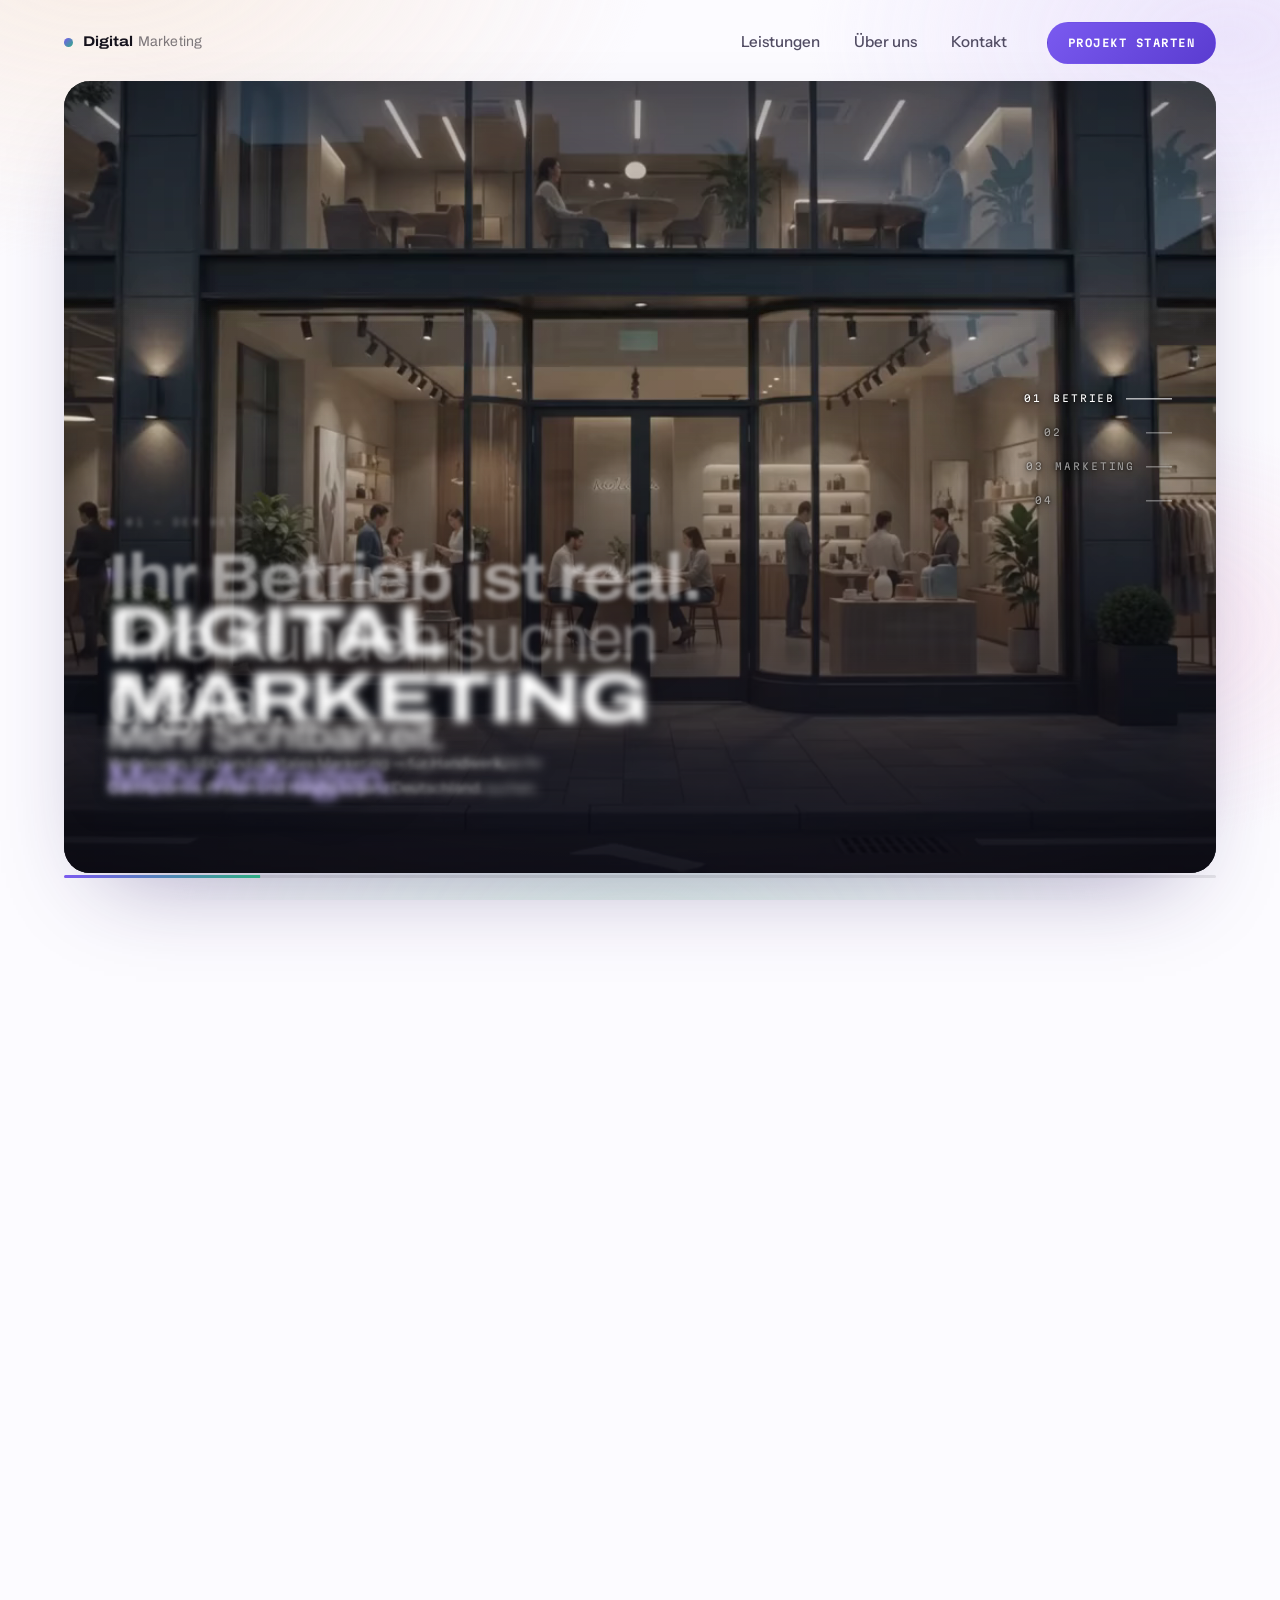
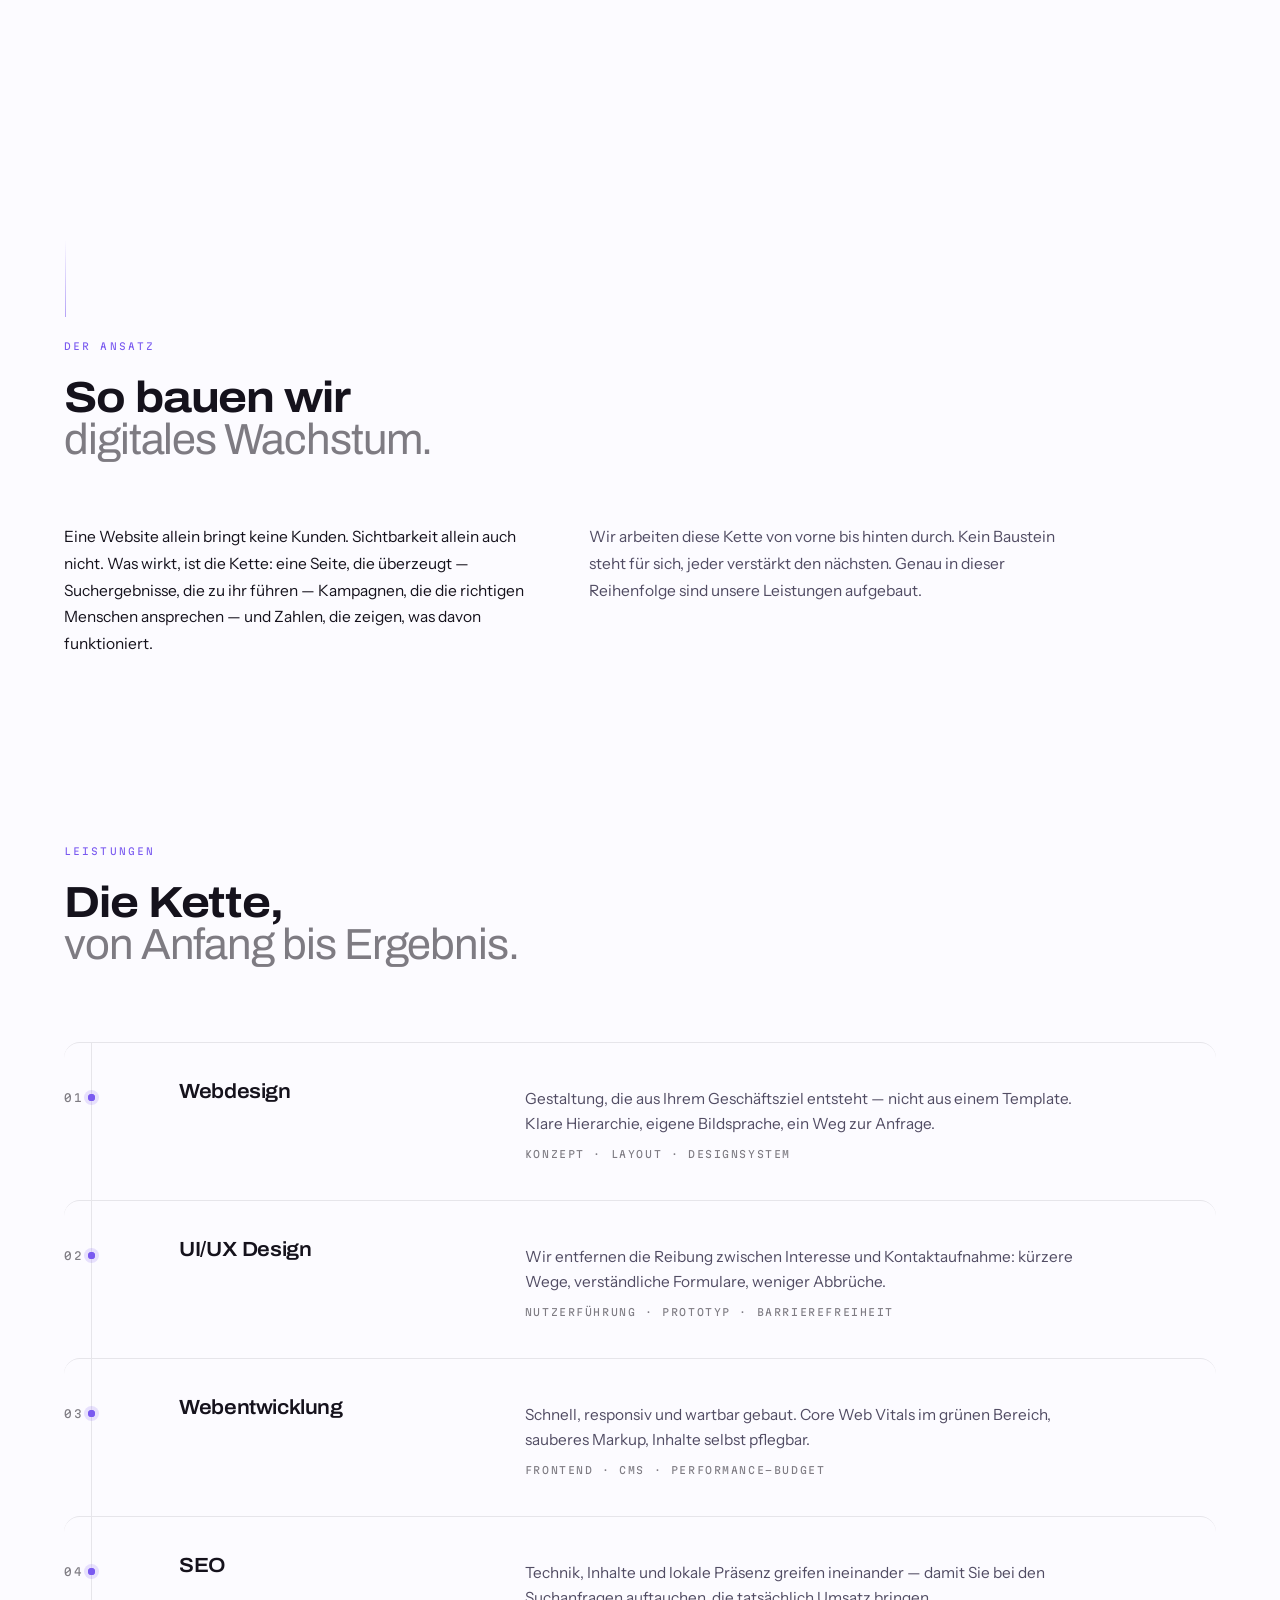
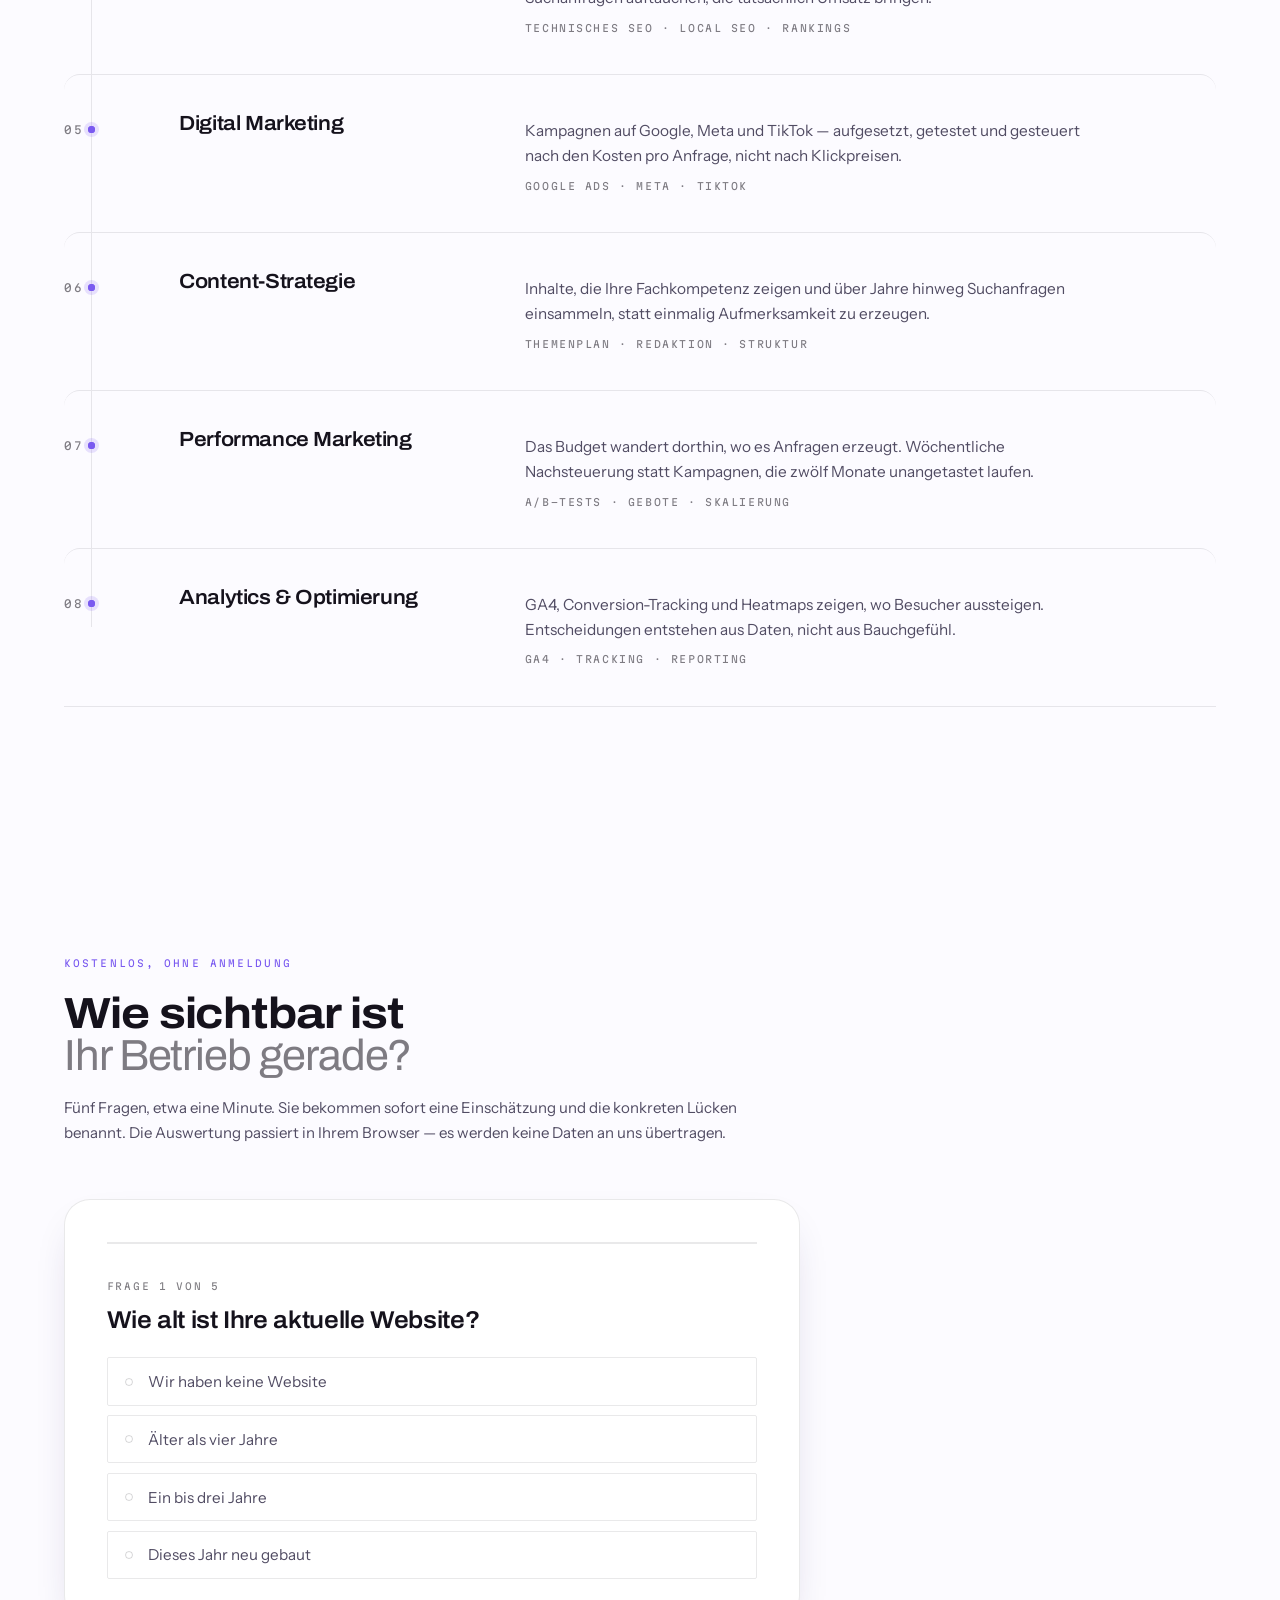
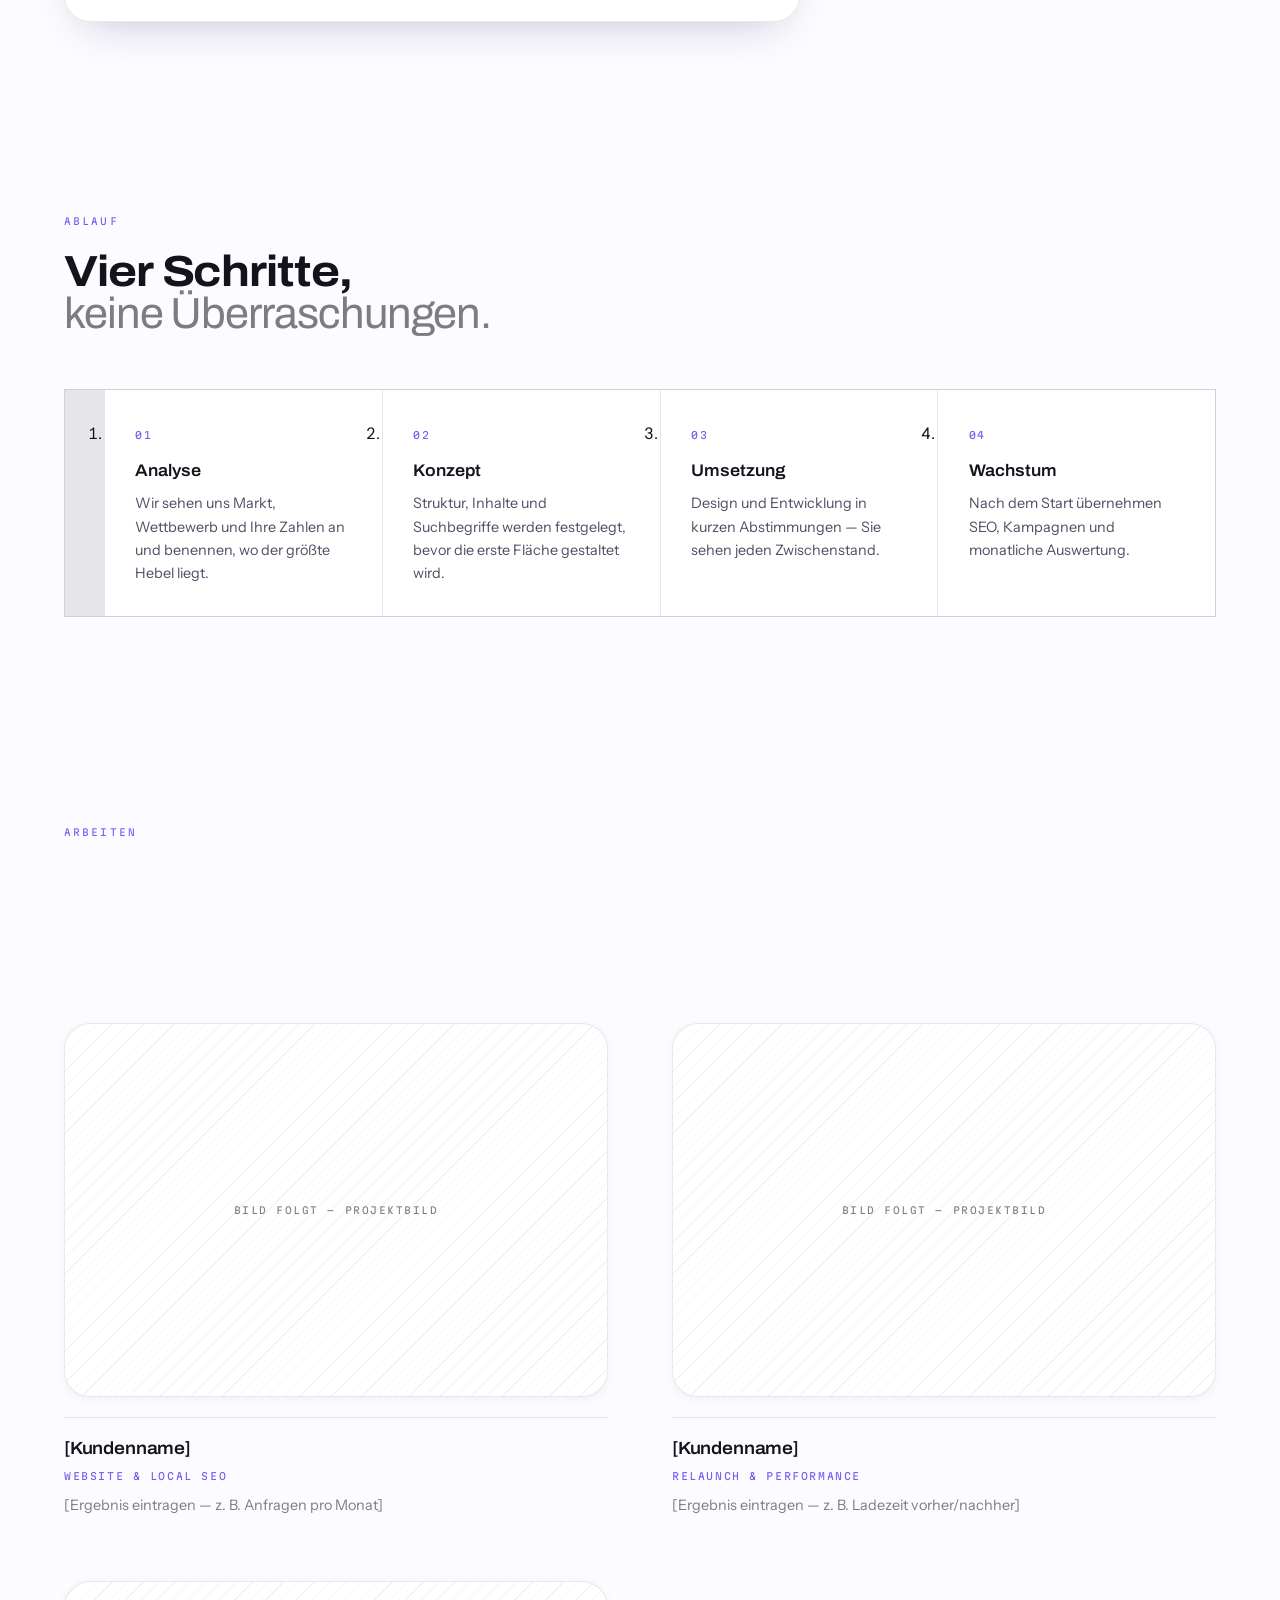
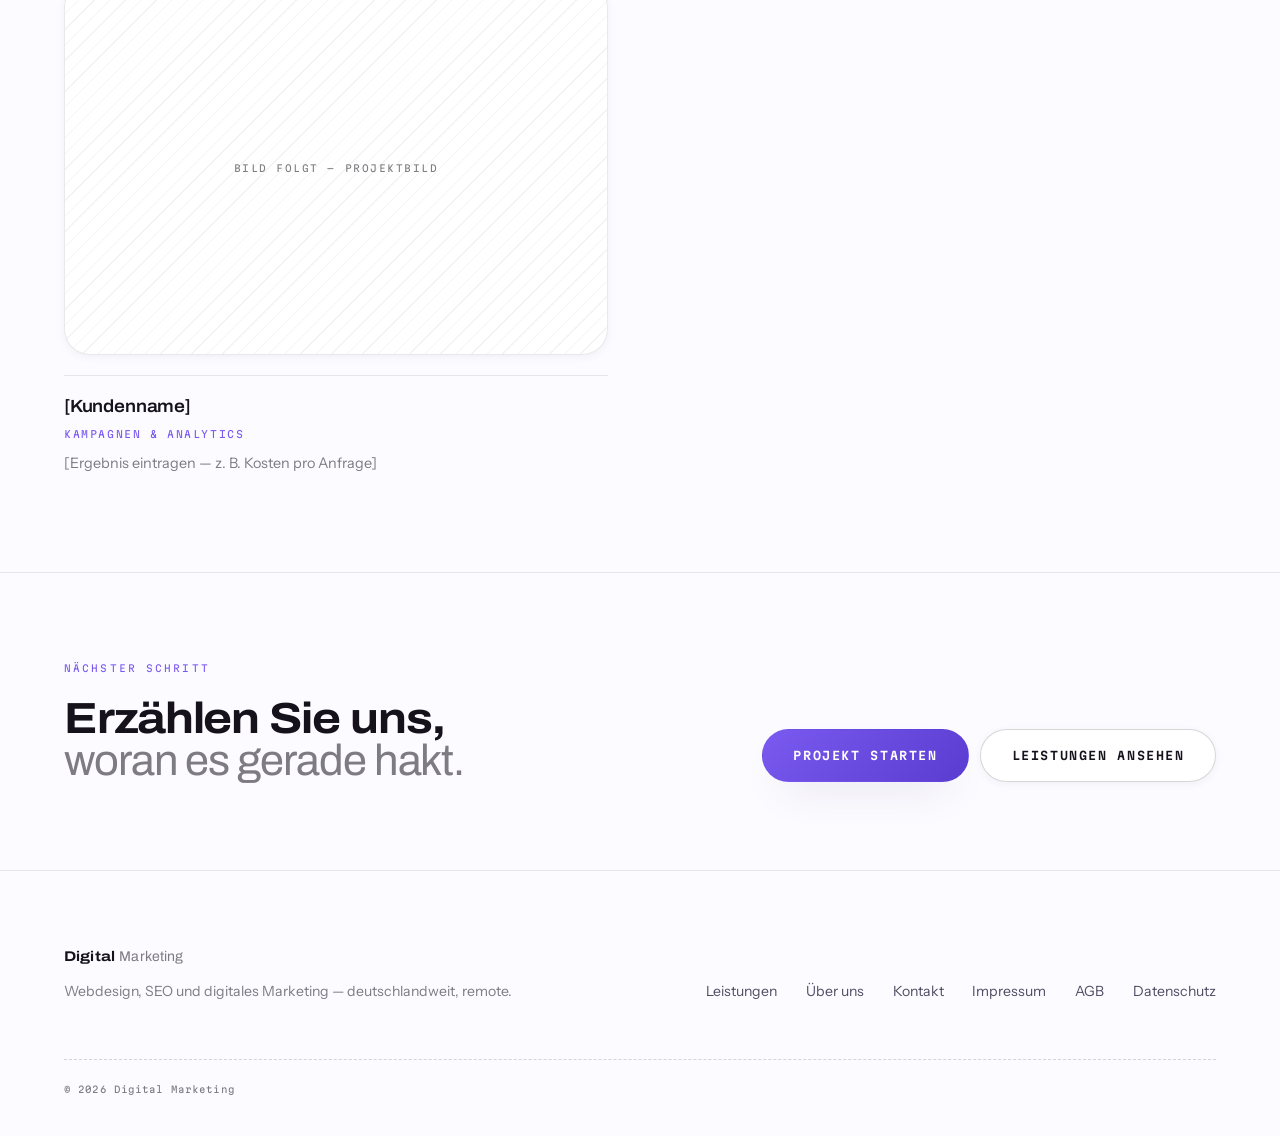
==== commit 8b8d9b71: "Agenturauftritt: helle Fassung, eigene Seiten, Sichtbarkeits-Check Umstellung von persönlicher Seite" ====
--- a/index.html
+++ b/index.html
@@ -5,77 +5,119 @@
   <meta charset="utf-8">
   <meta name="viewport" content="width=device-width, initial-scale=1">
 
-  <title>Kazimi Digital — Webdesign & Digital Marketing aus Berlin</title>
-  <meta name="description"
-    content="Digitalagentur aus Berlin: Webdesign, SEO und Performance Marketing für Betriebe, die offline stark sind und online gefunden werden wollen.">
-  <meta name="author" content="Jawad Kazimi">
-  <meta name="theme-color" content="#0B0A09">
+  <title>Digital Marketing — Webdesign & Online-Marketing Agentur</title>
+  <meta name="description" content="Digitalagentur für Webdesign, SEO und Performance Marketing. Wir verbinden Betriebe, die offline stark sind, mit digitalem Wachstum.">
+  <meta name="theme-color" content="#FCFBFF">
   <link rel="canonical" href="https://jawadkazimi87-coder.github.io/">
 
   <meta property="og:type" content="website">
   <meta property="og:locale" content="de_DE">
-  <meta property="og:site_name" content="Kazimi Digital">
-  <meta property="og:title" content="Kazimi Digital — Webdesign & Digital Marketing aus Berlin">
-  <meta property="og:description"
-    content="Wir verbinden echte Betriebe mit digitalem Wachstum: Website, Sichtbarkeit und messbare Anfragen aus einer Hand.">
+  <meta property="og:site_name" content="Digital Marketing">
+  <meta property="og:title" content="Digital Marketing — Webdesign & Online-Marketing Agentur">
+  <meta property="og:description" content="Digitalagentur für Webdesign, SEO und Performance Marketing. Wir verbinden Betriebe, die offline stark sind, mit digitalem Wachstum.">
   <meta property="og:url" content="https://jawadkazimi87-coder.github.io/">
   <meta property="og:image" content="https://jawadkazimi87-coder.github.io/public/images/og-cover.jpg">
   <meta property="og:image:width" content="1200">
   <meta property="og:image:height" content="630">
-  <meta property="og:image:alt" content="Kazimi Digital — Digitalagentur aus Berlin">
+  <meta property="og:image:alt" content="Digital Marketing — Digitalagentur">
   <meta name="twitter:card" content="summary_large_image">
-  <meta name="twitter:title" content="Kazimi Digital — Webdesign & Digital Marketing aus Berlin">
-  <meta name="twitter:description"
-    content="Website, Sichtbarkeit und messbare Anfragen aus einer Hand. Digitalagentur aus Berlin.">
+  <meta name="twitter:title" content="Digital Marketing — Webdesign & Online-Marketing Agentur">
+  <meta name="twitter:description" content="Digitalagentur für Webdesign, SEO und Performance Marketing. Wir verbinden Betriebe, die offline stark sind, mit digitalem Wachstum.">
   <meta name="twitter:image" content="https://jawadkazimi87-coder.github.io/public/images/og-cover.jpg">
 
   <link rel="icon" href="public/icons/favicon.svg" type="image/svg+xml">
   <link rel="apple-touch-icon" href="public/icons/favicon.png">
 
-  <link rel="preload" as="image" href="public/images/hero-poster.jpg">
   <link rel="preload" as="font" type="font/woff2" href="assets/fonts/archivo-latin.woff2" crossorigin>
   <link rel="preload" as="font" type="font/woff2" href="assets/fonts/instrument-sans-latin.woff2" crossorigin>
   <link rel="stylesheet" href="assets/css/fonts.css">
   <link rel="stylesheet" href="assets/css/site.css">
-
   <script type="application/ld+json">
   {
     "@context": "https://schema.org",
     "@type": "ProfessionalService",
-    "name": "Kazimi Digital",
-    "alternateName": "Kazimi Digital — Digitalagentur Berlin",
+    "name": "Digital Marketing",
     "url": "https://jawadkazimi87-coder.github.io/",
     "image": "https://jawadkazimi87-coder.github.io/public/images/og-cover.jpg",
-    "description": "Digitalagentur aus Berlin für Webdesign, Webentwicklung, SEO und digitales Marketing.",
+    "description": "Digitalagentur für Webdesign, Webentwicklung, SEO und digitales Marketing.",
     "email": "jawadkazimi87@gmail.com",
     "telephone": "+4917623294250",
     "priceRange": "€€",
-    "address": {
-      "@type": "PostalAddress",
-      "addressLocality": "Berlin",
-      "addressCountry": "DE"
+    "areaServed": {
+      "@type": "Country",
+      "name": "Deutschland"
     },
-    "areaServed": { "@type": "Country", "name": "Deutschland" },
-    "availableLanguage": ["de", "en", "fa", "ps"],
-    "founder": {
-      "@type": "Person",
-      "name": "Jawad Kazimi",
-      "jobTitle": "Digital Marketing Spezialist",
-      "email": "jawadkazimi87@gmail.com"
-    },
-    "knowsAbout": ["Webdesign", "Suchmaschinenoptimierung", "Performance Marketing", "Content-Strategie", "Web Analytics"],
+    "availableLanguage": [
+      "de",
+      "en"
+    ],
+    "knowsAbout": [
+      "Webdesign",
+      "Suchmaschinenoptimierung",
+      "Performance Marketing",
+      "Content-Strategie",
+      "Web Analytics"
+    ],
     "hasOfferCatalog": {
       "@type": "OfferCatalog",
       "name": "Leistungen",
       "itemListElement": [
-        { "@type": "Offer", "itemOffered": { "@type": "Service", "name": "Webdesign" } },
-        { "@type": "Offer", "itemOffered": { "@type": "Service", "name": "UI/UX Design" } },
-        { "@type": "Offer", "itemOffered": { "@type": "Service", "name": "Webentwicklung" } },
-        { "@type": "Offer", "itemOffered": { "@type": "Service", "name": "Suchmaschinenoptimierung (SEO)" } },
-        { "@type": "Offer", "itemOffered": { "@type": "Service", "name": "Digital Marketing" } },
-        { "@type": "Offer", "itemOffered": { "@type": "Service", "name": "Content-Strategie" } },
-        { "@type": "Offer", "itemOffered": { "@type": "Service", "name": "Performance Marketing" } },
-        { "@type": "Offer", "itemOffered": { "@type": "Service", "name": "Analytics & Optimierung" } }
+        {
+          "@type": "Offer",
+          "itemOffered": {
+            "@type": "Service",
+            "name": "Webdesign"
+          }
+        },
+        {
+          "@type": "Offer",
+          "itemOffered": {
+            "@type": "Service",
+            "name": "UI/UX Design"
+          }
+        },
+        {
+          "@type": "Offer",
+          "itemOffered": {
+            "@type": "Service",
+            "name": "Webentwicklung"
+          }
+        },
+        {
+          "@type": "Offer",
+          "itemOffered": {
+            "@type": "Service",
+            "name": "SEO"
+          }
+        },
+        {
+          "@type": "Offer",
+          "itemOffered": {
+            "@type": "Service",
+            "name": "Digital Marketing"
+          }
+        },
+        {
+          "@type": "Offer",
+          "itemOffered": {
+            "@type": "Service",
+            "name": "Content-Strategie"
+          }
+        },
+        {
+          "@type": "Offer",
+          "itemOffered": {
+            "@type": "Service",
+            "name": "Performance Marketing"
+          }
+        },
+        {
+          "@type": "Offer",
+          "itemOffered": {
+            "@type": "Service",
+            "name": "Analytics & Optimierung"
+          }
+        }
       ]
     }
   }
@@ -83,23 +125,21 @@
 </head>
 
 <body>
-  <a class="skiplink" href="#story">Direkt zum Inhalt springen</a>
-
-  <!-- ============================ NAVIGATION ============================ -->
+  <a class="skiplink" href="#inhalt">Direkt zum Inhalt springen</a>
+
   <header class="masthead" id="masthead">
-    <a class="wordmark" href="#story" aria-label="Kazimi Digital — Startseite">
+    <a class="wordmark" href="index.html" aria-label="Digital Marketing — Startseite">
       <span class="wordmark__mark" aria-hidden="true"></span>
-      <span class="wordmark__text">Kazimi<span class="wordmark__thin">Digital</span></span>
+      <span class="wordmark__text">Digital<span class="wordmark__thin">Marketing</span></span>
     </a>
 
     <nav class="mainnav" id="mainnav" aria-label="Hauptnavigation">
       <ul class="mainnav__list">
-        <li><a href="#leistungen">Leistungen</a></li>
-        <li><a href="#arbeiten">Arbeiten</a></li>
-        <li><a href="#ueber">Über</a></li>
-        <li><a href="#kontakt">Kontakt</a></li>
+        <li><a href="leistungen.html">Leistungen</a></li>
+        <li><a href="ueber-uns.html">Über uns</a></li>
+        <li><a href="kontakt.html">Kontakt</a></li>
       </ul>
-      <a class="btn btn--primary btn--sm" href="#kontakt">Projekt starten</a>
+      <a class="btn btn--primary btn--sm" href="kontakt.html">Projekt starten</a>
     </nav>
 
     <button class="menutoggle" id="menutoggle" type="button" aria-expanded="false" aria-controls="mainnav">
@@ -108,7 +148,7 @@
     </button>
   </header>
 
-  <main>
+  <main id="inhalt">
     <!-- ====================== SCROLL-STORYTELLING ======================= -->
     <!--
       Das Video wird per Scrollposition gescrubbt (assets/js/story.js).
@@ -139,8 +179,8 @@
               Ihr Betrieb ist real.<br><em>Ihre Kunden suchen digital.</em>
             </h1>
             <p class="beat__lead">
-              Webdesign, SEO und digitales Marketing aus Berlin — für Handwerk, Gastronomie,
-              Praxen und Handel.
+              Webdesign, SEO und digitales Marketing — für Handwerk, Gastronomie, Praxen
+              und Handel in ganz Deutschland.
             </p>
           </article>
 
@@ -220,7 +260,6 @@
       </div>
     </section>
 
-    <!-- ============================ ÜBERGANG ============================ -->
     <section class="bridge" id="ansatz" aria-labelledby="bridge-title">
       <div class="bridge__thread" aria-hidden="true"></div>
       <div class="shell">
@@ -237,30 +276,25 @@
           </p>
           <p class="bridge__text reveal">
             Wir arbeiten diese Kette von vorne bis hinten durch. Kein Baustein steht für
-            sich, jeder verstärkt den nächsten. Genau in dieser Reihenfolge sind die
-            folgenden acht Leistungen aufgebaut.
+            sich, jeder verstärkt den nächsten. Genau in dieser Reihenfolge sind unsere
+            Leistungen aufgebaut.
           </p>
         </div>
       </div>
     </section>
 
-    <!-- =========================== LEISTUNGEN =========================== -->
-    <section class="chain" id="leistungen" aria-labelledby="chain-title">
+    <section class="chain band" id="leistungen" aria-labelledby="chain-title">
       <div class="shell">
         <header class="chain__head">
           <p class="eyebrow reveal">Leistungen</p>
           <h2 class="section-title reveal" id="chain-title">Die Kette,<br><em>von Anfang bis Ergebnis.</em></h2>
         </header>
-
         <ol class="chain__list">
           <li class="node reveal">
             <span class="node__index">01</span>
             <div class="node__body">
               <h3 class="node__title">Webdesign</h3>
-              <p class="node__text">
-                Gestaltung, die aus Ihrem Geschäftsziel entsteht — nicht aus einem Template.
-                Klare Hierarchie, eigene Bildsprache, ein Weg zur Anfrage.
-              </p>
+              <p class="node__text">Gestaltung, die aus Ihrem Geschäftsziel entsteht — nicht aus einem Template. Klare Hierarchie, eigene Bildsprache, ein Weg zur Anfrage.</p>
               <p class="node__meta">Konzept · Layout · Designsystem</p>
             </div>
           </li>
@@ -268,10 +302,7 @@
             <span class="node__index">02</span>
             <div class="node__body">
               <h3 class="node__title">UI/UX Design</h3>
-              <p class="node__text">
-                Wir entfernen die Reibung zwischen Interesse und Kontaktaufnahme: kürzere
-                Wege, verständliche Formulare, weniger Abbrüche.
-              </p>
+              <p class="node__text">Wir entfernen die Reibung zwischen Interesse und Kontaktaufnahme: kürzere Wege, verständliche Formulare, weniger Abbrüche.</p>
               <p class="node__meta">Nutzerführung · Prototyp · Barrierefreiheit</p>
             </div>
           </li>
@@ -279,10 +310,7 @@
             <span class="node__index">03</span>
             <div class="node__body">
               <h3 class="node__title">Webentwicklung</h3>
-              <p class="node__text">
-                Schnell, responsiv und wartbar gebaut. Core Web Vitals im grünen Bereich,
-                sauberes Markup, Inhalte selbst pflegbar.
-              </p>
+              <p class="node__text">Schnell, responsiv und wartbar gebaut. Core Web Vitals im grünen Bereich, sauberes Markup, Inhalte selbst pflegbar.</p>
               <p class="node__meta">Frontend · CMS · Performance-Budget</p>
             </div>
           </li>
@@ -290,10 +318,7 @@
             <span class="node__index">04</span>
             <div class="node__body">
               <h3 class="node__title">SEO</h3>
-              <p class="node__text">
-                Technik, Inhalte und lokale Präsenz greifen ineinander — damit Sie bei den
-                Suchanfragen auftauchen, die tatsächlich Umsatz bringen.
-              </p>
+              <p class="node__text">Technik, Inhalte und lokale Präsenz greifen ineinander — damit Sie bei den Suchanfragen auftauchen, die tatsächlich Umsatz bringen.</p>
               <p class="node__meta">Technisches SEO · Local SEO · Rankings</p>
             </div>
           </li>
@@ -301,10 +326,7 @@
             <span class="node__index">05</span>
             <div class="node__body">
               <h3 class="node__title">Digital Marketing</h3>
-              <p class="node__text">
-                Kampagnen auf Google, Meta und TikTok — aufgesetzt, getestet und gesteuert
-                nach den Kosten pro Anfrage, nicht nach Klickpreisen.
-              </p>
+              <p class="node__text">Kampagnen auf Google, Meta und TikTok — aufgesetzt, getestet und gesteuert nach den Kosten pro Anfrage, nicht nach Klickpreisen.</p>
               <p class="node__meta">Google Ads · Meta · TikTok</p>
             </div>
           </li>
@@ -312,10 +334,7 @@
             <span class="node__index">06</span>
             <div class="node__body">
               <h3 class="node__title">Content-Strategie</h3>
-              <p class="node__text">
-                Inhalte, die Ihre Fachkompetenz zeigen und über Jahre hinweg Suchanfragen
-                einsammeln, statt einmalig Aufmerksamkeit zu erzeugen.
-              </p>
+              <p class="node__text">Inhalte, die Ihre Fachkompetenz zeigen und über Jahre hinweg Suchanfragen einsammeln, statt einmalig Aufmerksamkeit zu erzeugen.</p>
               <p class="node__meta">Themenplan · Redaktion · Struktur</p>
             </div>
           </li>
@@ -323,10 +342,7 @@
             <span class="node__index">07</span>
             <div class="node__body">
               <h3 class="node__title">Performance Marketing</h3>
-              <p class="node__text">
-                Das Budget wandert dorthin, wo es Anfragen erzeugt. Wöchentliche
-                Nachsteuerung statt Kampagnen, die zwölf Monate unangetastet laufen.
-              </p>
+              <p class="node__text">Das Budget wandert dorthin, wo es Anfragen erzeugt. Wöchentliche Nachsteuerung statt Kampagnen, die zwölf Monate unangetastet laufen.</p>
               <p class="node__meta">A/B-Tests · Gebote · Skalierung</p>
             </div>
           </li>
@@ -334,33 +350,81 @@
             <span class="node__index">08</span>
             <div class="node__body">
               <h3 class="node__title">Analytics &amp; Optimierung</h3>
-              <p class="node__text">
-                GA4, Conversion-Tracking und Heatmaps zeigen, wo Besucher aussteigen.
-                Entscheidungen entstehen aus Daten, nicht aus Bauchgefühl.
-              </p>
+              <p class="node__text">GA4, Conversion-Tracking und Heatmaps zeigen, wo Besucher aussteigen. Entscheidungen entstehen aus Daten, nicht aus Bauchgefühl.</p>
               <p class="node__meta">GA4 · Tracking · Reporting</p>
             </div>
           </li>
         </ol>
-      </div>
-    </section>
-
-    <!-- ============================ ARBEITEN ============================ -->
-    <section class="work" id="arbeiten" aria-labelledby="work-title">
+        <p class="about__more reveal" style="margin-top:2rem">
+          <a class="textlink" href="leistungen.html">Alle Leistungen im Detail</a>
+        </p>
+      </div>
+    </section>
+
+    <section class="band" id="check" aria-labelledby="check-title">
+      <div class="shell">
+        <header class="band__head">
+          <p class="eyebrow reveal">Kostenlos, ohne Anmeldung</p>
+          <h2 class="section-title reveal" id="check-title">Wie sichtbar ist<br><em>Ihr Betrieb gerade?</em></h2>
+          <p class="band__intro reveal">
+            Fünf Fragen, etwa eine Minute. Sie bekommen sofort eine Einschätzung und die
+            konkreten Lücken benannt. Die Auswertung passiert in Ihrem Browser — es werden
+            keine Daten an uns übertragen.
+          </p>
+        </header>
+
+        <div class="check reveal" data-check>
+          <div class="check__bar" aria-hidden="true"><i data-check-bar></i></div>
+          <div data-check-stage>
+            <noscript>
+              <p>Für den Sichtbarkeits-Check wird JavaScript benötigt.
+                Schreiben Sie uns stattdessen gern direkt —
+                <a class="textlink" href="kontakt.html">zum Kontaktformular</a>.</p>
+            </noscript>
+          </div>
+        </div>
+      </div>
+    </section>
+
+    <section class="band" id="prozess" aria-labelledby="prozess-title">
+      <div class="shell">
+        <header class="band__head">
+          <p class="eyebrow reveal">Ablauf</p>
+          <h2 class="section-title reveal" id="prozess-title">Vier Schritte,<br><em>keine Überraschungen.</em></h2>
+        </header>
+        <ol class="steps">
+          <li class="step reveal">
+            <h3>Analyse</h3>
+            <p>Wir sehen uns Markt, Wettbewerb und Ihre Zahlen an und benennen, wo der größte Hebel liegt.</p>
+          </li>
+          <li class="step reveal">
+            <h3>Konzept</h3>
+            <p>Struktur, Inhalte und Suchbegriffe werden festgelegt, bevor die erste Fläche gestaltet wird.</p>
+          </li>
+          <li class="step reveal">
+            <h3>Umsetzung</h3>
+            <p>Design und Entwicklung in kurzen Abstimmungen — Sie sehen jeden Zwischenstand.</p>
+          </li>
+          <li class="step reveal">
+            <h3>Wachstum</h3>
+            <p>Nach dem Start übernehmen SEO, Kampagnen und monatliche Auswertung.</p>
+          </li>
+        </ol>
+      </div>
+    </section>
+
+    <section class="work band" id="arbeiten" aria-labelledby="work-title">
       <div class="shell">
         <header class="work__head">
           <p class="eyebrow reveal">Arbeiten</p>
           <h2 class="section-title reveal" id="work-title">Gebaut,<br><em>gemessen, nachgeschärft.</em></h2>
         </header>
-
-        <!-- Platzhalter: Bilder unter public/images/work/ ablegen,
-             Texte in eckigen Klammern durch echte Angaben ersetzen. -->
         <div class="work__grid">
           <article class="project reveal">
-            <a class="project__link" href="#kontakt">
+            <a class="project__link" href="kontakt.html">
               <figure class="project__frame">
-                <img src="public/images/work/projekt-01.jpg" alt="Screenshot der Website von [Kundenname]" width="1600"
-                  height="1100" loading="lazy" decoding="async">
+                <img src="public/images/work/projekt-01.jpg" alt="Website-Projekt [Kundenname]"
+                  width="1600" height="1100" loading="lazy" decoding="async">
               </figure>
               <div class="project__meta">
                 <h3 class="project__title">[Kundenname]</h3>
@@ -369,12 +433,11 @@
               </div>
             </a>
           </article>
-
           <article class="project project--offset reveal">
-            <a class="project__link" href="#kontakt">
+            <a class="project__link" href="kontakt.html">
               <figure class="project__frame">
-                <img src="public/images/work/projekt-02.jpg" alt="Screenshot der Website von [Kundenname]" width="1600"
-                  height="1100" loading="lazy" decoding="async">
+                <img src="public/images/work/projekt-02.jpg" alt="Website-Projekt [Kundenname]"
+                  width="1600" height="1100" loading="lazy" decoding="async">
               </figure>
               <div class="project__meta">
                 <h3 class="project__title">[Kundenname]</h3>
@@ -383,12 +446,11 @@
               </div>
             </a>
           </article>
-
           <article class="project reveal">
-            <a class="project__link" href="#kontakt">
+            <a class="project__link" href="kontakt.html">
               <figure class="project__frame">
-                <img src="public/images/work/projekt-03.jpg" alt="Screenshot der Website von [Kundenname]" width="1600"
-                  height="1100" loading="lazy" decoding="async">
+                <img src="public/images/work/projekt-03.jpg" alt="Website-Projekt [Kundenname]"
+                  width="1600" height="1100" loading="lazy" decoding="async">
               </figure>
               <div class="project__meta">
                 <h3 class="project__title">[Kundenname]</h3>
@@ -401,99 +463,16 @@
       </div>
     </section>
 
-    <!-- ============================== ÜBER ============================== -->
-    <section class="about" id="ueber" aria-labelledby="about-title">
-      <div class="shell about__inner">
-        <figure class="about__portrait reveal">
-          <img src="public/images/portrait-jawad.jpg" alt="Porträt von Jawad Kazimi" width="1200" height="1500"
-            loading="lazy" decoding="async">
-        </figure>
-
-        <div class="about__body">
-          <p class="eyebrow reveal">Wer dahinter steht</p>
-          <h2 class="section-title section-title--sm reveal" id="about-title">
-            Jawad Kazimi,<br><em>Berlin.</em>
-          </h2>
-          <p class="about__text reveal">
-            Aufgewachsen in Afghanistan, MBA in Indien, heute in Berlin. Dieser Weg hat mir
-            beigebracht, wie man einen Markt liest, in dem man nicht aufgewachsen ist — und
-            genau das ist die Arbeit, die hinter jeder guten Kampagne steckt.
-          </p>
-          <p class="about__text reveal">
-            Ich verbinde einen MSc in Digital Marketing (BSBI Berlin / UCA) mit der Praxis:
-            gebaute Websites, laufende SEO-Strategien und gesteuerte Kampagnen auf Google,
-            Meta und TikTok. Nebenbei habe ich <em>Market Trend</em> gegründet, ein
-            KI-gestütztes Tool für tagesaktuelle Content-Ideen.
-          </p>
-          <dl class="facts reveal">
-            <div class="facts__item">
-              <dt>Sprachen</dt>
-              <dd>4</dd>
-            </div>
-            <div class="facts__item">
-              <dt>Jahre als Marketing Executive</dt>
-              <dd>2</dd>
-            </div>
-            <div class="facts__item">
-              <dt>Abschluss</dt>
-              <dd>MSc</dd>
-            </div>
-            <div class="facts__item">
-              <dt>Eigenes KI-Tool</dt>
-              <dd>1</dd>
-            </div>
-          </dl>
-          <p class="about__more reveal"><a class="textlink" href="portfolio.html">Zum persönlichen Werdegang</a></p>
-        </div>
-      </div>
-    </section>
-
-    <!-- ============================= KONTAKT ============================ -->
-    <section class="contact" id="kontakt" aria-labelledby="contact-title">
-      <div class="shell contact__inner">
-        <div class="contact__pitch">
-          <p class="eyebrow reveal">Kontakt</p>
-          <h2 class="section-title reveal" id="contact-title">
-            Erzählen Sie mir<br><em>von Ihrem Betrieb.</em>
-          </h2>
-          <p class="contact__text reveal">
-            Beschreiben Sie kurz, was Sie anbieten und woran es gerade hakt. Sie bekommen
-            innerhalb von zwei Werktagen eine ehrliche Einschätzung — inklusive der Fälle,
-            in denen sich der Aufwand nicht lohnt.
-          </p>
-          <ul class="contact__direct reveal">
-            <li><a class="textlink" href="mailto:jawadkazimi87@gmail.com">jawadkazimi87@gmail.com</a></li>
-            <li><a class="textlink" href="tel:+4917623294250">+49 176 232 94 250</a></li>
-            <li><span class="contact__place">Berlin, Deutschland</span></li>
-          </ul>
-        </div>
-
-        <form class="form reveal" id="kontaktformular" novalidate>
-          <div class="form__row">
-            <div class="field">
-              <label for="f-name">Name</label>
-              <input id="f-name" name="name" type="text" autocomplete="name" required>
-            </div>
-            <div class="field">
-              <label for="f-firma">Unternehmen</label>
-              <input id="f-firma" name="unternehmen" type="text" autocomplete="organization">
-            </div>
-          </div>
-          <div class="field">
-            <label for="f-mail">E-Mail</label>
-            <input id="f-mail" name="email" type="email" autocomplete="email" required>
-          </div>
-          <div class="field">
-            <label for="f-text">Worum geht es?</label>
-            <textarea id="f-text" name="nachricht" rows="5" required></textarea>
-          </div>
-          <button class="btn btn--primary btn--full" type="submit">Nachricht senden</button>
-          <p class="form__status" data-formstatus role="status" aria-live="polite"></p>
-          <p class="form__note">
-            Die Angaben werden ausschließlich zur Beantwortung Ihrer Anfrage verwendet.
-            Mehr dazu in der <a href="datenschutz.html">Datenschutzerklärung</a>.
-          </p>
-        </form>
+    <section class="endcta">
+      <div class="shell endcta__inner">
+        <div>
+          <p class="eyebrow reveal">Nächster Schritt</p>
+          <h2 class="section-title reveal">Erzählen Sie uns,<br><em>woran es gerade hakt.</em></h2>
+        </div>
+        <div class="endcta__actions reveal">
+          <a class="btn btn--primary" href="kontakt.html">Projekt starten</a>
+          <a class="btn btn--ghost" href="leistungen.html">Leistungen ansehen</a>
+        </div>
       </div>
     </section>
   </main>
@@ -501,18 +480,18 @@
   <footer class="footer">
     <div class="shell footer__inner">
       <div class="footer__brand">
-        <span class="wordmark__text">Kazimi<span class="wordmark__thin">Digital</span></span>
-        <p class="footer__line">Webdesign, SEO und digitales Marketing aus Berlin.</p>
+        <span class="wordmark__text">Digital<span class="wordmark__thin">Marketing</span></span>
+        <p class="footer__line">Webdesign, SEO und digitales Marketing — deutschlandweit, remote.</p>
       </div>
       <nav class="footer__nav" aria-label="Fußzeile">
-        <a href="#leistungen">Leistungen</a>
-        <a href="#arbeiten">Arbeiten</a>
-        <a href="#ueber">Über</a>
-        <a href="#kontakt">Kontakt</a>
+        <a href="leistungen.html">Leistungen</a>
+        <a href="ueber-uns.html">Über uns</a>
+        <a href="kontakt.html">Kontakt</a>
         <a href="impressum.html">Impressum</a>
+        <a href="agb.html">AGB</a>
         <a href="datenschutz.html">Datenschutz</a>
       </nav>
-      <p class="footer__legal">© <span data-year>2026</span> Jawad Kazimi · Berlin</p>
+      <p class="footer__legal">© <span data-year>2026</span> Digital Marketing</p>
     </div>
   </footer>
 
--- a/assets/css/site.css
+++ b/assets/css/site.css
@@ -1,51 +1,85 @@
 /* ==========================================================================
-   Kazimi Digital — Designsystem
-   Signatur: Die Farbtemperatur der Seite wandert beim Scrollen von warm
-   (Natriumlicht, physische Welt) nach kühl (Signalblau, digitale Welt).
-   Gesteuert über --t (0…1), gesetzt von assets/js/story.js.
+   Designsystem — helle Fassung
+   Grundstimmung nach Referenzvorlage: sehr helles Papier mit pastelligen
+   Lichthöfen in Flieder, Mint und Blau, violetter Akzent, weiße Karten mit
+   großzügigen Radien.
+   Signatur bleibt: Die Atmosphäre wandert beim Scrollen von warm (analoge
+   Welt) nach kühl (digitale Welt) — über --t, gesetzt von story.js.
    ========================================================================== */
 
 :root {
-  /* Grundtöne */
-  --ink: #0B0A09;
-  --ink-warm: #15100B;
-  --ink-cool: #070A12;
-  --bone: #F3F0EA;
-  --bone-dim: rgba(243, 240, 234, .64);
-  --bone-faint: rgba(243, 240, 234, .40);
-  --rule: rgba(243, 240, 234, .13);
-  --rule-strong: rgba(243, 240, 234, .26);
-
-  /* Erzählpole */
-  --sodium: #F0A23C;
-  --signal: #3E7BFF;
-
-  /* Fortschritt der Geschichte (0 = analog/warm, 1 = digital/kühl) */
+  /* Grundflächen */
+  --paper: #FCFBFF;
+  --paper-soft: #F6F3FD;
+  --card: #FFFFFF;
+
+  /* Schrift */
+  --ink: #15121C;
+  --ink-2: #514C63;
+  --ink-3: rgba(21, 18, 28, .55);
+  --line: rgba(21, 18, 28, .09);
+  --line-strong: rgba(21, 18, 28, .17);
+
+  /* Pastelltöne der Lichthöfe */
+  --wash-lav: #E9E1FB;
+  --wash-mint: #DFF3EA;
+  --wash-blue: #E3ECFD;
+  --wash-rose: #FBE6EF;
+  --wash-peach: #FCEBDD;
+
+  /* Akzente */
+  --violet: #7A5AF0;
+  --violet-deep: #5A3CD0;
+  --mint: #2FAE84;
+
+  /* Erzählpole der Atmosphäre */
+  --sodium: var(--wash-peach);
+  --signal: var(--wash-blue);
+
   --t: 0;
-  --accent: var(--sodium);
+  --accent: var(--violet);
+
+  /* Auf dem Video liegende Schrift bleibt hell */
+  --on-media: #FFFFFF;
+  --on-media-dim: rgba(255, 255, 255, .78);
+  --on-media-faint: rgba(255, 255, 255, .55);
+  --on-media-rule: rgba(255, 255, 255, .28);
+
+  /* Form */
+  --radius: 16px;
+  --radius-lg: 26px;
+  --pill: 999px;
+  --shadow-sm: 0 2px 10px rgba(38, 24, 92, .05);
+  --shadow: 0 18px 46px -22px rgba(38, 24, 92, .30);
+  --shadow-lg: 0 40px 90px -40px rgba(38, 24, 92, .42);
 
   /* Typografie */
   --face-display: 'Archivo', 'Helvetica Neue', Arial, sans-serif;
   --face-body: 'Instrument Sans', 'Helvetica Neue', Arial, sans-serif;
   --face-mono: 'Martian Mono', ui-monospace, 'SFMono-Regular', Menlo, monospace;
 
-  --step-display: clamp(2.7rem, 7.4vw, 7.2rem);
-  /* Bewusst kleiner als der Auftakt: In dieser Passage steht das
-     Browserfenster in der Bildmitte und darf nicht verdeckt werden. */
-  --step-word: clamp(3.2rem, 7.6vw, 6.8rem);
-  --step-title: clamp(2.1rem, 5vw, 4.4rem);
-  --step-lead: clamp(1rem, 1.25vw, 1.2rem);
-  --step-label: clamp(.62rem, .74vw, .72rem);
+  --step-display: clamp(2.15rem, 5.2vw, 4.9rem);
+  --step-word: clamp(2.3rem, 5.6vw, 5.2rem);
+  --step-title: clamp(1.7rem, 3.4vw, 3rem);
+  --step-lead: clamp(.94rem, 1vw, 1.05rem);
+  --step-label: clamp(.6rem, .68vw, .68rem);
 
   /* Raster */
-  --shell: 1440px;
-  --gutter: clamp(1.35rem, 5vw, 5.5rem);
-  --band: clamp(5rem, 12vh, 10rem);
+  --shell: 1400px;
+  --gutter: clamp(1.35rem, 5vw, 5rem);
+  --band: clamp(4rem, 10vh, 8rem);
+}
+
+/* Rückfallwerte zuerst, damit sie die @supports-Fassung nicht überschreiben. */
+:root {
+  --air: var(--wash-peach);
+  --air-2: var(--wash-rose);
 }
 
 @supports (color: color-mix(in oklab, red, blue)) {
   :root {
-    --accent: color-mix(in oklab, var(--sodium), var(--signal) calc(var(--t) * 100%));
+    --air: color-mix(in oklab, var(--sodium), var(--signal) calc(var(--t) * 100%));
+    --air-2: color-mix(in oklab, var(--wash-rose), var(--wash-lav) calc(var(--t) * 100%));
   }
 }
 
@@ -62,16 +96,8 @@
 
 body {
   margin: 0;
-  color: var(--bone);
-  background-color: var(--ink);
-  background-image: linear-gradient(180deg,
-      #15100B 0%,
-      #100D0D 12%,
-      #0A0B11 30%,
-      #070A12 48%,
-      #080D18 66%,
-      #0A0E17 84%,
-      #060709 100%);
+  color: var(--ink);
+  background-color: var(--paper);
   font-family: var(--face-body);
   font-size: 16px;
   line-height: 1.62;
@@ -80,6 +106,24 @@
   -webkit-font-smoothing: antialiased;
 }
 
+/* Feststehende Lichthöfe hinter allem. Weil die Ebene fixiert ist, bleibt
+   sie unabhängig von der Seitenlänge gleich dicht — und ihre Färbung
+   wandert über --t von warm nach kühl. */
+body::before {
+  content: "";
+  position: fixed;
+  inset: 0;
+  z-index: -1;
+  pointer-events: none;
+  background:
+    radial-gradient(70% 55% at 8% -5%, var(--air), transparent 62%),
+    radial-gradient(55% 45% at 96% 4%, var(--wash-lav), transparent 60%),
+    radial-gradient(60% 50% at 50% 104%, var(--wash-mint), transparent 62%),
+    radial-gradient(45% 40% at 88% 70%, var(--air-2), transparent 60%);
+  opacity: .9;
+  transition: opacity .6s ease;
+}
+
 img {
   max-width: 100%;
   height: auto;
@@ -87,8 +131,8 @@
 }
 
 ::selection {
-  background: var(--accent);
-  color: #0B0A09;
+  background: color-mix(in oklab, var(--violet) 26%, transparent);
+  color: var(--ink);
 }
 
 :focus-visible {
@@ -103,8 +147,9 @@
   top: 0;
   z-index: 300;
   padding: .8rem 1.2rem;
-  background: var(--bone);
-  color: #0B0A09;
+  background: var(--ink);
+  color: var(--paper);
+  border-radius: var(--pill);
   font-family: var(--face-mono);
   font-size: .7rem;
   text-decoration: none;
@@ -153,17 +198,17 @@
   font-style: normal;
   font-weight: 400;
   font-stretch: 100%;
-  color: var(--bone-dim);
+  color: var(--ink-3);
 }
 
 .section-title--sm {
-  font-size: clamp(1.9rem, 3.6vw, 3.2rem);
+  font-size: clamp(1.45rem, 2.5vw, 2.2rem);
 }
 
 .textlink {
-  color: var(--bone);
+  color: var(--ink);
   text-decoration: none;
-  border-bottom: 1px solid var(--rule-strong);
+  border-bottom: 1px solid var(--line-strong);
   padding-bottom: .12em;
   transition: color .3s ease, border-color .3s ease;
 }
@@ -176,7 +221,6 @@
 /* ------------------------------------------------------------------ Buttons */
 
 .btn {
-  --btn-fg: #0B0A09;
   display: inline-flex;
   align-items: center;
   justify-content: center;
@@ -189,7 +233,7 @@
   text-transform: uppercase;
   text-decoration: none;
   border: 1px solid transparent;
-  border-radius: 2px;
+  border-radius: var(--pill);
   cursor: pointer;
   position: relative;
   overflow: hidden;
@@ -197,17 +241,18 @@
 }
 
 .btn--primary {
-  background: var(--bone);
-  color: var(--btn-fg);
+  background: linear-gradient(135deg, var(--violet), var(--violet-deep));
+  color: #FFFFFF;
+  box-shadow: var(--shadow);
 }
 
 .btn--primary::after {
   content: "";
   position: absolute;
   inset: 0;
-  background: var(--accent);
-  transform: translate3d(0, 101%, 0);
-  transition: transform .42s cubic-bezier(.22, .61, .36, 1);
+  background: linear-gradient(135deg, var(--violet-deep), #4229B8);
+  opacity: 0;
+  transition: opacity .35s ease;
   z-index: 0;
 }
 
@@ -217,7 +262,7 @@
 }
 
 .btn--primary:hover::after {
-  transform: translate3d(0, 0, 0);
+  opacity: 1;
 }
 
 .btn--primary:hover {
@@ -225,15 +270,32 @@
 }
 
 .btn--ghost {
-  background: transparent;
-  color: var(--bone);
-  border-color: var(--rule-strong);
+  background: var(--card);
+  color: var(--ink);
+  border-color: var(--line-strong);
+  box-shadow: var(--shadow-sm);
 }
 
 .btn--ghost:hover {
-  border-color: var(--accent);
-  color: var(--accent);
+  border-color: var(--violet);
+  color: var(--violet-deep);
   transform: translateY(-2px);
+}
+
+/* Auf dem Video liegende Schaltflächen brauchen den hellen Kontrast. */
+.stage__beats .btn--ghost {
+  background: rgba(255, 255, 255, .14);
+  color: var(--on-media);
+  border-color: var(--on-media-rule);
+  backdrop-filter: blur(8px);
+  -webkit-backdrop-filter: blur(8px);
+  box-shadow: none;
+}
+
+.stage__beats .btn--ghost:hover {
+  background: rgba(255, 255, 255, .24);
+  color: var(--on-media);
+  border-color: rgba(255, 255, 255, .5);
 }
 
 .btn--sm {
@@ -261,11 +323,11 @@
 }
 
 .masthead.is-stuck {
-  background: rgba(8, 9, 14, .78);
-  backdrop-filter: blur(14px);
-  -webkit-backdrop-filter: blur(14px);
-  border-bottom-color: var(--rule);
-  padding-block: .9rem;
+  background: rgba(252, 251, 255, .82);
+  backdrop-filter: blur(16px);
+  -webkit-backdrop-filter: blur(16px);
+  border-bottom-color: var(--line);
+  padding-block: .8rem;
 }
 
 .masthead.is-hidden {
@@ -276,17 +338,16 @@
 .wordmark {
   display: inline-flex;
   align-items: center;
-  gap: .65rem;
+  gap: .6rem;
   text-decoration: none;
-  color: var(--bone);
+  color: var(--ink);
 }
 
 .wordmark__mark {
   width: 9px;
   height: 9px;
   border-radius: 50%;
-  background: var(--accent);
-  box-shadow: 0 0 0 0 var(--accent);
+  background: linear-gradient(135deg, var(--violet), var(--mint));
   animation: pulse 3.6s ease-out infinite;
 }
 
@@ -299,7 +360,7 @@
   }
 
   35% {
-    box-shadow: 0 0 0 7px rgba(255, 255, 255, .07);
+    box-shadow: 0 0 0 7px rgba(122, 90, 240, .14);
   }
 }
 
@@ -307,15 +368,15 @@
   font-family: var(--face-display);
   font-weight: 700;
   font-stretch: 118%;
-  font-size: .96rem;
+  font-size: .88rem;
   letter-spacing: .01em;
 }
 
 .wordmark__thin {
   font-weight: 400;
   font-stretch: 100%;
-  color: var(--bone-dim);
-  margin-left: .32em;
+  color: var(--ink-3);
+  margin-left: .3em;
 }
 
 .mainnav {
@@ -333,18 +394,37 @@
 }
 
 .mainnav__list a {
-  font-family: var(--face-mono);
-  font-size: .68rem;
-  letter-spacing: .14em;
-  text-transform: uppercase;
-  color: var(--bone-dim);
+  position: relative;
+  display: inline-block;
+  padding: .45rem .1rem;
+  font-family: var(--face-body);
+  font-size: .95rem;
+  font-weight: 500;
+  color: var(--ink-2);
   text-decoration: none;
   transition: color .3s ease;
 }
 
+.mainnav__list a::after {
+  content: "";
+  position: absolute;
+  left: 0;
+  right: 100%;
+  bottom: .18rem;
+  height: 1.5px;
+  border-radius: 2px;
+  background: var(--violet);
+  transition: right .35s cubic-bezier(.22, .61, .36, 1);
+}
+
 .mainnav__list a:hover,
 .mainnav__list a.is-current {
-  color: var(--bone);
+  color: var(--ink);
+}
+
+.mainnav__list a:hover::after,
+.mainnav__list a.is-current::after {
+  right: 0;
 }
 
 .menutoggle {
@@ -354,7 +434,7 @@
   background: none;
   border: 0;
   padding: .5rem 0;
-  color: var(--bone);
+  color: var(--ink);
   cursor: pointer;
   font-family: var(--face-mono);
   font-size: .68rem;
@@ -370,8 +450,9 @@
 
 .menutoggle__bars i {
   display: block;
-  height: 1px;
-  background: var(--bone);
+  height: 1.5px;
+  border-radius: 2px;
+  background: var(--ink);
   transition: transform .4s cubic-bezier(.22, .61, .36, 1);
 }
 
@@ -394,18 +475,26 @@
   position: sticky;
   top: 0;
   height: 100svh;
-  overflow: hidden;
   isolation: isolate;
-}
-
+  --stage-x: var(--gutter);
+  --stage-top: clamp(4.6rem, 9vh, 6.4rem);
+  --stage-bottom: clamp(.9rem, 3vh, 1.8rem);
+}
+
+/* Das Video liegt als gerundete Karte auf dem hellen Grund — nicht mehr
+   randlos hinter der Seite. Das ist der sichtbarste Unterschied zur
+   dunklen Fassung und bestimmt die Form der ganzen Seite. */
 .stage__media {
   position: absolute;
-  inset: 0;
+  inset: var(--stage-top) var(--stage-x) var(--stage-bottom);
   z-index: 0;
-  background-color: #0D0A07;
+  overflow: hidden;
+  border-radius: var(--radius-lg);
+  background-color: #14121A;
   background-image: url("../../public/images/hero-poster.jpg");
   background-size: cover;
   background-position: center;
+  box-shadow: var(--shadow-lg);
 }
 
 .stage__video {
@@ -429,9 +518,9 @@
   position: absolute;
   inset: 0;
   background:
-    radial-gradient(120% 90% at 78% 22%, color-mix(in oklab, var(--accent) 26%, transparent), transparent 62%),
-    radial-gradient(90% 70% at 12% 84%, rgba(62, 123, 255, .18), transparent 60%);
-  opacity: calc(.55 + var(--t) * .35);
+    radial-gradient(120% 90% at 78% 22%, rgba(122, 90, 240, .5), transparent 62%),
+    radial-gradient(90% 70% at 12% 84%, rgba(47, 174, 132, .34), transparent 60%);
+  opacity: calc(.6 + var(--t) * .3);
 }
 
 /* Kino-Grading: unten dichter, damit der Text sitzt, oben offen,
@@ -441,15 +530,15 @@
   inset: 0;
   z-index: 1;
   background:
-    linear-gradient(180deg, rgba(6, 7, 10, .62) 0%, rgba(6, 7, 10, .14) 22%, rgba(6, 7, 10, 0) 42%),
-    linear-gradient(0deg, rgba(6, 7, 10, .88) 0%, rgba(6, 7, 10, .55) 26%, rgba(6, 7, 10, .08) 58%, rgba(6, 7, 10, 0) 76%);
+    linear-gradient(180deg, rgba(12, 10, 20, .34) 0%, rgba(12, 10, 20, 0) 32%),
+    linear-gradient(0deg, rgba(12, 10, 20, .84) 0%, rgba(12, 10, 20, .5) 26%, rgba(12, 10, 20, .06) 58%, rgba(12, 10, 20, 0) 76%);
 }
 
 .stage__vignette {
   position: absolute;
   inset: 0;
   z-index: 1;
-  background: radial-gradient(130% 100% at 50% 45%, transparent 42%, rgba(4, 5, 8, .58) 100%);
+  background: radial-gradient(130% 100% at 50% 45%, transparent 46%, rgba(10, 8, 18, .46) 100%);
   mix-blend-mode: multiply;
 }
 
@@ -457,12 +546,13 @@
 
 .stage__beats {
   position: absolute;
-  inset: 0;
+  inset: var(--stage-top) var(--stage-x) var(--stage-bottom);
   z-index: 2;
   display: grid;
   align-items: end;
-  padding: 0 var(--gutter) clamp(5.5rem, 12vh, 8.5rem);
+  padding: 0 clamp(1.4rem, 3.4vw, 3rem) clamp(3.4rem, 8vh, 5.4rem);
   pointer-events: none;
+  color: var(--on-media);
 }
 
 .beat {
@@ -486,7 +576,7 @@
   font-size: var(--step-label);
   letter-spacing: .24em;
   text-transform: uppercase;
-  color: var(--bone-dim);
+  color: var(--on-media-dim);
   text-shadow: 0 1px 10px rgba(4, 6, 10, .9);
 }
 
@@ -497,7 +587,7 @@
   top: .52em;
   width: 6px;
   height: 6px;
-  background: var(--accent);
+  background: #A88BFF;
   border-radius: 50%;
 }
 
@@ -517,7 +607,7 @@
   font-style: normal;
   font-weight: 400;
   font-stretch: 100%;
-  color: var(--bone-dim);
+  color: var(--on-media-dim);
 }
 
 .beat__display--word {
@@ -531,7 +621,7 @@
 .beat__statement {
   margin: 0;
   font-family: var(--face-display);
-  font-size: clamp(2rem, 4.6vw, 4.2rem);
+  font-size: clamp(1.6rem, 3.2vw, 2.9rem);
   font-weight: 500;
   font-stretch: 104%;
   line-height: 1.06;
@@ -541,7 +631,7 @@
 
 .beat__statement em {
   font-style: normal;
-  color: var(--accent);
+  color: #C9B8FF;
 }
 
 .beat__swap {
@@ -551,11 +641,12 @@
 }
 
 .beat__lead {
-  margin: 1.5rem 0 0;
+  margin: 1.2rem 0 0;
   max-width: 46ch;
   font-size: var(--step-lead);
-  color: var(--bone-dim);
-  line-height: 1.68;
+  color: var(--on-media-dim);
+  line-height: 1.65;
+  text-shadow: 0 1px 12px rgba(4, 6, 10, .7);
 }
 
 .beat__actions {
@@ -572,7 +663,7 @@
 /* Im Schlussbild trägt das Video die Aussage — die Schrift nimmt sich
    zurück und lässt Platz für den Handlungsaufruf. */
 .beat--cta .beat__display {
-  font-size: clamp(2.2rem, 5vw, 4.8rem);
+  font-size: clamp(1.75rem, 3.6vw, 3.3rem);
   max-width: 18ch;
 }
 
@@ -589,7 +680,7 @@
 
 .rail {
   position: absolute;
-  right: var(--gutter);
+  right: calc(var(--stage-x) + clamp(1.4rem, 3.4vw, 3rem));
   top: 50%;
   transform: translateY(-50%);
   z-index: 3;
@@ -610,7 +701,7 @@
   font-size: .6rem;
   letter-spacing: .2em;
   text-transform: uppercase;
-  color: var(--bone-faint);
+  color: var(--on-media-faint);
   transition: color .5s ease;
   /* Im Schlussbild liegt die Anzeige über hellen Datenflächen des Videos —
      der Schatten hält sie lesbar, ohne eine Fläche einzuziehen. */
@@ -626,12 +717,12 @@
 }
 
 .rail__step.is-active {
-  color: var(--bone);
+  color: var(--on-media);
 }
 
 .rail__step.is-active::after {
   width: 46px;
-  background: var(--accent);
+  background: #FFFFFF;
 }
 
 .rail__name {
@@ -647,15 +738,15 @@
 
 .scrollcue {
   position: absolute;
-  left: var(--gutter);
-  bottom: 2.1rem;
+  left: calc(var(--stage-x) + clamp(1.4rem, 3.4vw, 3rem));
+  bottom: calc(var(--stage-bottom) + 1.2rem);
   z-index: 3;
   margin: 0;
   font-family: var(--face-mono);
   font-size: .6rem;
   letter-spacing: .24em;
   text-transform: uppercase;
-  color: var(--bone-faint);
+  color: var(--on-media-faint);
   transition: opacity .5s ease;
 }
 
@@ -684,12 +775,14 @@
 
 .scrub {
   position: absolute;
-  left: 0;
-  right: 0;
-  bottom: 0;
-  height: 2px;
+  left: var(--stage-x);
+  right: var(--stage-x);
+  bottom: calc(var(--stage-bottom) - 5px);
+  height: 3px;
   z-index: 3;
-  background: var(--rule);
+  border-radius: var(--pill);
+  overflow: hidden;
+  background: var(--line);
 }
 
 .scrub i {
@@ -698,7 +791,8 @@
   width: 100%;
   transform: scaleX(0);
   transform-origin: 0 50%;
-  background: var(--accent);
+  border-radius: var(--pill);
+  background: linear-gradient(90deg, var(--violet), var(--mint));
 }
 
 .debugpanel {
@@ -707,13 +801,13 @@
   top: 6rem;
   z-index: 9;
   padding: .6rem .8rem;
-  background: rgba(0, 0, 0, .7);
-  border: 1px solid var(--rule);
+  background: rgba(12, 10, 20, .82);
+  border-radius: var(--radius);
   font-family: var(--face-mono);
   font-size: .62rem;
   line-height: 1.7;
   white-space: pre;
-  color: #9DF7C4;
+  color: #B7F5D8;
 }
 
 /* ================================ ÜBERGANG =============================== */
@@ -743,13 +837,13 @@
 
 .bridge__text {
   margin: 0;
-  font-size: clamp(1.02rem, 1.3vw, 1.22rem);
+  font-size: clamp(.97rem, 1.05vw, 1.08rem);
   line-height: 1.72;
-  color: var(--bone-dim);
+  color: var(--ink-2);
 }
 
 .bridge__text:first-child {
-  color: var(--bone);
+  color: var(--ink);
 }
 
 @media (min-width: 860px) {
@@ -772,7 +866,7 @@
   margin: 0;
   padding: 0;
   list-style: none;
-  border-bottom: 1px solid var(--rule);
+  border-bottom: 1px solid var(--line);
 }
 
 .node {
@@ -782,7 +876,8 @@
   column-gap: clamp(.8rem, 2vw, 2.5rem);
   row-gap: 0;
   padding: clamp(1.5rem, 3vw, 2.5rem) clamp(.7rem, 2vw, 1.6rem) clamp(1.5rem, 3vw, 2.5rem) 0;
-  border-top: 1px solid var(--rule);
+  border-top: 1px solid var(--line);
+  border-radius: var(--radius);
   transition: background-color .45s ease;
 }
 
@@ -794,7 +889,7 @@
   top: 0;
   bottom: 0;
   width: 1px;
-  background: var(--rule);
+  background: var(--line);
 }
 
 .node:last-child::before {
@@ -807,7 +902,7 @@
   font-family: var(--face-mono);
   font-size: .68rem;
   letter-spacing: .14em;
-  color: var(--bone-faint);
+  color: var(--ink-3);
   padding-top: .45rem;
   transition: color .4s ease;
 }
@@ -821,20 +916,20 @@
   height: 7px;
   margin-left: -3px;
   border-radius: 50%;
-  background: var(--ink);
-  box-shadow: inset 0 0 0 1px var(--rule-strong);
+  background: var(--paper);
+  box-shadow: inset 0 0 0 1.5px var(--line-strong);
   transition: background-color .45s ease, box-shadow .45s ease, transform .45s ease;
 }
 
 .node.is-lit .node__index::before {
-  background: var(--accent);
-  box-shadow: inset 0 0 0 1px var(--accent), 0 0 12px color-mix(in oklab, var(--accent) 60%, transparent);
+  background: var(--violet);
+  box-shadow: inset 0 0 0 1.5px var(--violet), 0 0 0 4px rgba(122, 90, 240, .16);
 }
 
 .node__title {
   margin: 0;
   font-family: var(--face-display);
-  font-size: clamp(1.5rem, 2.9vw, 2.55rem);
+  font-size: clamp(1.12rem, 1.6vw, 1.5rem);
   font-weight: 600;
   font-stretch: 108%;
   line-height: 1.04;
@@ -845,8 +940,8 @@
 .node__text {
   margin: .75rem 0 0;
   max-width: 58ch;
-  color: var(--bone-dim);
-  font-size: 1rem;
+  color: var(--ink-2);
+  font-size: .96rem;
 }
 
 .node__meta {
@@ -855,21 +950,22 @@
   font-size: .62rem;
   letter-spacing: .16em;
   text-transform: uppercase;
-  color: var(--bone-faint);
+  color: var(--ink-3);
 }
 
 @media (hover: hover) {
   .node:hover {
-    background-color: color-mix(in oklab, var(--accent) 5%, transparent);
+    background-color: var(--card);
+    box-shadow: var(--shadow-sm);
   }
 
   .node:hover .node__title {
     transform: translateX(8px);
-    color: var(--bone);
+    color: var(--violet-deep);
   }
 
   .node:hover .node__index {
-    color: var(--accent);
+    color: var(--violet);
   }
 }
 
@@ -935,9 +1031,11 @@
   position: relative;
   margin: 0;
   overflow: hidden;
-  background: rgba(243, 240, 234, .035);
+  background: var(--card);
   aspect-ratio: 16 / 11;
-  border: 1px solid var(--rule);
+  border: 1px solid var(--line);
+  border-radius: var(--radius-lg);
+  box-shadow: var(--shadow-sm);
 }
 
 .project__frame img {
@@ -945,13 +1043,11 @@
   height: 100%;
   object-fit: cover;
   transform: scale(1.01);
-  transition: transform .9s cubic-bezier(.22, .61, .36, 1), filter .9s ease;
-  filter: saturate(.82);
+  transition: transform .9s cubic-bezier(.22, .61, .36, 1);
 }
 
 .project__link:hover .project__frame img {
-  transform: scale(1.055);
-  filter: saturate(1);
+  transform: scale(1.05);
 }
 
 /* Solange kein Bild abgelegt ist: markierter Platzhalter statt kaputtem Bild. */
@@ -973,23 +1069,23 @@
   font-size: .6rem;
   letter-spacing: .16em;
   text-transform: uppercase;
-  color: var(--bone-faint);
+  color: var(--ink-3);
   background-image:
-    repeating-linear-gradient(135deg, rgba(243, 240, 234, .05) 0 1px, transparent 1px 11px);
+    repeating-linear-gradient(135deg, rgba(21, 18, 28, .05) 0 1px, transparent 1px 11px);
 }
 
 .project__meta {
   display: grid;
   gap: .25rem;
-  margin-top: 1.3rem;
-  padding-top: 1.2rem;
-  border-top: 1px solid var(--rule);
+  margin-top: 1.2rem;
+  padding-top: 1.1rem;
+  border-top: 1px solid var(--line);
 }
 
 .project__title {
   margin: 0;
   font-family: var(--face-display);
-  font-size: 1.32rem;
+  font-size: 1.1rem;
   font-weight: 600;
   font-stretch: 108%;
   letter-spacing: -.01em;
@@ -1001,13 +1097,13 @@
   font-size: .62rem;
   letter-spacing: .16em;
   text-transform: uppercase;
-  color: var(--accent);
+  color: var(--violet);
 }
 
 .project__result {
   margin: .4rem 0 0;
-  color: var(--bone-faint);
-  font-size: .93rem;
+  color: var(--ink-3);
+  font-size: .9rem;
 }
 
 /* ================================== ÜBER ================================= */
@@ -1033,37 +1129,41 @@
   position: relative;
   margin: 0;
   overflow: hidden;
-  border: 1px solid var(--rule);
+  border: 1px solid var(--line);
+  border-radius: var(--radius-lg);
   aspect-ratio: 4 / 5;
-  background: rgba(243, 240, 234, .035);
+  background: var(--card);
+  box-shadow: var(--shadow-sm);
 }
 
 .about__portrait img {
   width: 100%;
   height: 100%;
   object-fit: cover;
-  filter: grayscale(.35) contrast(1.05);
 }
 
 .about__text {
-  margin: 1.6rem 0 0;
+  margin: 1.5rem 0 0;
   max-width: 62ch;
-  color: var(--bone-dim);
-  font-size: clamp(1rem, 1.2vw, 1.12rem);
+  color: var(--ink-2);
+  font-size: clamp(.96rem, 1vw, 1.04rem);
 }
 
 .about__text em {
   font-style: normal;
-  color: var(--bone);
+  color: var(--ink);
+  font-weight: 500;
 }
 
 .facts {
   display: grid;
   grid-template-columns: repeat(2, minmax(0, 1fr));
   gap: 1px;
-  margin: 2.6rem 0 0;
-  background: var(--rule);
-  border: 1px solid var(--rule);
+  margin: 2.4rem 0 0;
+  background: var(--line);
+  border: 1px solid var(--line);
+  border-radius: var(--radius);
+  overflow: hidden;
 }
 
 @media (min-width: 640px) {
@@ -1073,8 +1173,8 @@
 }
 
 .facts__item {
-  background: #0A0B10;
-  padding: 1.3rem 1.1rem;
+  background: var(--card);
+  padding: 1.2rem 1.1rem;
   display: flex;
   flex-direction: column-reverse;
   gap: .35rem;
@@ -1082,21 +1182,21 @@
 
 .facts__item dt {
   font-family: var(--face-mono);
-  font-size: .58rem;
+  font-size: .56rem;
   letter-spacing: .14em;
   text-transform: uppercase;
-  color: var(--bone-faint);
+  color: var(--ink-3);
   line-height: 1.5;
 }
 
 .facts__item dd {
   margin: 0;
   font-family: var(--face-display);
-  font-size: clamp(1.9rem, 3vw, 2.6rem);
+  font-size: clamp(1.4rem, 2vw, 1.85rem);
   font-weight: 700;
   font-stretch: 115%;
   line-height: 1;
-  color: var(--accent);
+  color: var(--violet);
 }
 
 .about__more {
@@ -1123,9 +1223,9 @@
 }
 
 .contact__text {
-  margin: 1.6rem 0 0;
+  margin: 1.5rem 0 0;
   max-width: 48ch;
-  color: var(--bone-dim);
+  color: var(--ink-2);
   font-size: clamp(1rem, 1.2vw, 1.12rem);
 }
 
@@ -1141,12 +1241,17 @@
 }
 
 .contact__place {
-  color: var(--bone-faint);
+  color: var(--ink-3);
 }
 
 .form {
   display: grid;
-  gap: 1.4rem;
+  gap: 1.2rem;
+  background: var(--card);
+  border: 1px solid var(--line);
+  border-radius: var(--radius-lg);
+  padding: clamp(1.3rem, 3vw, 2.2rem);
+  box-shadow: var(--shadow);
 }
 
 .form__row {
@@ -1167,24 +1272,23 @@
 
 .field label {
   font-family: var(--face-mono);
-  font-size: .6rem;
+  font-size: .58rem;
   letter-spacing: .16em;
   text-transform: uppercase;
-  color: var(--bone-faint);
+  color: var(--ink-3);
 }
 
 .field input,
 .field textarea {
   width: 100%;
-  padding: .8rem 0;
-  background: transparent;
-  border: 0;
-  border-bottom: 1px solid var(--rule-strong);
-  color: var(--bone);
+  padding: .78rem .95rem;
+  background: var(--paper-soft);
+  border: 1px solid var(--line);
+  color: var(--ink);
   font-family: var(--face-body);
-  font-size: 1rem;
-  border-radius: 0;
-  transition: border-color .35s ease;
+  font-size: .97rem;
+  border-radius: var(--radius);
+  transition: border-color .3s ease, box-shadow .3s ease, background-color .3s ease;
 }
 
 .field textarea {
@@ -1195,39 +1299,41 @@
 .field input:focus,
 .field textarea:focus {
   outline: none;
-  border-bottom-color: var(--accent);
+  background: var(--card);
+  border-color: var(--violet);
+  box-shadow: 0 0 0 4px rgba(122, 90, 240, .13);
 }
 
 .field input:user-invalid,
 .field textarea:user-invalid {
-  border-bottom-color: #E0644B;
+  border-color: #D6455C;
 }
 
 .form__status {
   margin: 0;
   min-height: 1.2em;
   font-family: var(--face-mono);
-  font-size: .66rem;
+  font-size: .64rem;
   letter-spacing: .1em;
-  color: var(--accent);
+  color: var(--violet-deep);
 }
 
 .form__note {
   margin: 0;
-  font-size: .78rem;
-  color: var(--bone-faint);
+  font-size: .76rem;
+  color: var(--ink-3);
   line-height: 1.6;
 }
 
 .form__note a {
-  color: var(--bone-dim);
+  color: var(--ink-2);
 }
 
 /* ================================ FOOTER ================================= */
 
 .footer {
-  border-top: 1px solid var(--rule);
-  padding: clamp(2.6rem, 6vw, 4.5rem) 0 2.6rem;
+  border-top: 1px solid var(--line);
+  padding: clamp(2.6rem, 6vw, 4.5rem) 0 2.4rem;
 }
 
 .footer__inner {
@@ -1249,8 +1355,8 @@
 
 .footer__line {
   margin: .7rem 0 0;
-  color: var(--bone-faint);
-  font-size: .9rem;
+  color: var(--ink-3);
+  font-size: .88rem;
 }
 
 .footer__nav {
@@ -1260,27 +1366,24 @@
 }
 
 .footer__nav a {
-  font-family: var(--face-mono);
-  font-size: .64rem;
-  letter-spacing: .14em;
-  text-transform: uppercase;
-  color: var(--bone-dim);
+  font-size: .88rem;
+  color: var(--ink-2);
   text-decoration: none;
   transition: color .3s ease;
 }
 
 .footer__nav a:hover {
-  color: var(--accent);
+  color: var(--violet-deep);
 }
 
 .footer__legal {
   margin: 1.5rem 0 0;
-  padding-top: 1.5rem;
-  border-top: 1px solid var(--rule);
+  padding-top: 1.4rem;
+  border-top: 1px dashed var(--line-strong);
   font-family: var(--face-mono);
-  font-size: .6rem;
+  font-size: .58rem;
   letter-spacing: .12em;
-  color: var(--bone-faint);
+  color: var(--ink-3);
 }
 
 /* ========================== EINBLENDEN BEIM SCROLLEN ===================== */
@@ -1305,7 +1408,7 @@
 
 .legal h1 {
   font-family: var(--face-display);
-  font-size: clamp(2rem, 4.4vw, 3.4rem);
+  font-size: clamp(1.6rem, 2.8vw, 2.4rem);
   font-weight: 700;
   font-stretch: 112%;
   line-height: 1;
@@ -1315,7 +1418,7 @@
 
 .legal h2 {
   font-family: var(--face-display);
-  font-size: 1.25rem;
+  font-size: 1.08rem;
   font-weight: 600;
   font-stretch: 106%;
   margin: 2.8rem 0 .8rem;
@@ -1323,18 +1426,22 @@
 
 .legal p,
 .legal li {
-  color: var(--bone-dim);
-  font-size: .98rem;
+  color: var(--ink-2);
+  font-size: .96rem;
 }
 
 .legal a {
-  color: var(--bone);
+  color: var(--violet-deep);
 }
 
 .legal .todo {
-  color: var(--accent);
+  display: inline-block;
+  padding: .1rem .5rem;
+  border-radius: var(--pill);
+  background: rgba(122, 90, 240, .1);
+  color: var(--violet-deep);
   font-family: var(--face-mono);
-  font-size: .92em;
+  font-size: .82em;
 }
 
 /* ============================== MOBILE / TABLET ========================== */
@@ -1349,7 +1456,7 @@
     justify-content: flex-end;
     gap: 2rem;
     padding: 6rem var(--gutter) 3.5rem;
-    background: rgba(7, 8, 13, .97);
+    background: rgba(252, 251, 255, .97);
     backdrop-filter: blur(18px);
     -webkit-backdrop-filter: blur(18px);
     opacity: 0;
@@ -1371,12 +1478,15 @@
 
   .mainnav__list a {
     font-family: var(--face-display);
-    font-size: 2rem;
+    font-size: 1.6rem;
     font-weight: 600;
     font-stretch: 110%;
     letter-spacing: -.02em;
-    text-transform: none;
-    color: var(--bone);
+    color: var(--ink);
+  }
+
+  .mainnav__list a::after {
+    display: none;
   }
 
   .menutoggle {
@@ -1400,7 +1510,7 @@
   /* Die breit laufende Versalsetzung passt im Hochformat nicht in eine
      Zeile — Grad und Laufweite werden zurückgenommen statt umgebrochen. */
   .beat__display--word {
-    font-size: clamp(2.05rem, 10.5vw, 3.6rem);
+    font-size: clamp(1.75rem, 8.6vw, 2.9rem);
     font-stretch: 106%;
     letter-spacing: -.02em;
   }
@@ -1412,9 +1522,9 @@
 
   .rail {
     top: auto;
-    bottom: 3.4rem;
-    left: var(--gutter);
-    right: var(--gutter);
+    bottom: 3.2rem;
+    left: var(--stage-x);
+    right: var(--stage-x);
     transform: none;
     display: flex;
     justify-content: space-between;
@@ -1462,12 +1572,70 @@
    verdeckt nie einen Teil des Bildes. */
 @media (max-width: 860px) and (orientation: portrait) {
   .stage__media {
-    top: 9svh;
+    top: 8.5svh;
     bottom: auto;
-    height: calc(100vw * 0.5625);
-    background-size: contain;
-    background-repeat: no-repeat;
-    background-position: center;
+    left: var(--stage-x);
+    right: var(--stage-x);
+    height: calc((100vw - 2 * var(--gutter)) * 0.5625);
+    background-size: cover;
+    box-shadow: var(--shadow);
+  }
+
+  /* Unter dem Band steht der Text auf hellem Grund — hier gelten die
+     dunklen Schriftfarben, nicht die hellen der Videoauflage. */
+  .stage__beats {
+    inset: 0 var(--stage-x) var(--stage-bottom);
+    color: var(--ink);
+  }
+
+  .stage__beats .beat__display,
+  .stage__beats .beat__statement,
+  .stage__beats .beat__lead,
+  .stage__beats .beat__eyebrow {
+    text-shadow: none;
+  }
+
+  .beat__display em,
+  .beat__lead {
+    color: var(--ink-2);
+  }
+
+  .beat__eyebrow {
+    color: var(--ink-3);
+  }
+
+  .beat__statement em {
+    color: var(--violet-deep);
+  }
+
+  .beat__eyebrow::before {
+    background: var(--violet);
+  }
+
+  .stage__beats .btn--ghost {
+    background: var(--card);
+    color: var(--ink);
+    border-color: var(--line-strong);
+    backdrop-filter: none;
+    -webkit-backdrop-filter: none;
+    box-shadow: var(--shadow-sm);
+  }
+
+  .rail__step {
+    color: var(--ink-3);
+    text-shadow: none;
+  }
+
+  .rail__step.is-active {
+    color: var(--ink);
+  }
+
+  .rail__step.is-active::after {
+    background: var(--violet);
+  }
+
+  .scrollcue {
+    color: var(--ink-3);
   }
 
   /* Alle Textblöcke setzen an derselben Kante unter dem Band an — wie eine
@@ -1475,12 +1643,13 @@
      auch der lange Schlussblock mit den beiden Schaltflächen nicht. */
   .stage__beats {
     align-items: start;
-    padding-top: calc(9svh + 100vw * 0.5625 + 1.4rem);
+    padding-top: calc(8.5svh + (100vw - 2 * var(--gutter)) * 0.5625 + 1.5rem);
     padding-bottom: clamp(5rem, 13vh, 7rem);
+    padding-inline: 0;
   }
 
   .beat--cta .beat__display {
-    font-size: clamp(1.85rem, 7.6vw, 2.6rem);
+    font-size: clamp(1.55rem, 6.4vw, 2.15rem);
     max-width: 100%;
   }
 
@@ -1513,24 +1682,24 @@
    damit zwischen Video und Kapitelanzeige alles Platz findet. */
 @media (max-width: 860px) and (orientation: portrait) and (max-height: 720px) {
   .stage__media {
-    top: 5svh;
+    top: 4.5svh;
   }
 
   .stage__beats {
-    padding-top: calc(5svh + 100vw * 0.5625 + 1rem);
+    padding-top: calc(4.5svh + (100vw - 2 * var(--gutter)) * 0.5625 + 1rem);
     padding-bottom: clamp(4.5rem, 11vh, 6rem);
   }
 
   .beat__display {
-    font-size: clamp(1.75rem, 8.2vw, 2.4rem);
+    font-size: clamp(1.5rem, 7vw, 2rem);
   }
 
   .beat__display--word {
-    font-size: clamp(1.9rem, 9.4vw, 2.8rem);
+    font-size: clamp(1.6rem, 7.8vw, 2.3rem);
   }
 
   .beat__statement {
-    font-size: clamp(1.5rem, 6.6vw, 2rem);
+    font-size: clamp(1.3rem, 5.6vw, 1.75rem);
   }
 
   .beat__lead {
@@ -1539,7 +1708,7 @@
   }
 
   .beat--cta .beat__display {
-    font-size: clamp(1.6rem, 7vw, 2.2rem);
+    font-size: clamp(1.4rem, 5.9vw, 1.85rem);
   }
 
   .beat__actions {
@@ -1572,7 +1741,7 @@
   }
 
   .beat__display {
-    font-size: clamp(1.8rem, 5vw, 3rem);
+    font-size: clamp(1.5rem, 4vw, 2.3rem);
   }
 
   .beat__lead {
@@ -1609,8 +1778,10 @@
 
   .stage__media {
     position: relative;
-    height: 62vh;
-    min-height: 320px;
+    inset: auto;
+    margin: 0 var(--gutter);
+    height: 58vh;
+    min-height: 300px;
   }
 
   .stage__video,
@@ -1622,6 +1793,10 @@
     position: static;
     display: block;
     padding: clamp(2.5rem, 7vw, 5rem) var(--gutter) var(--band);
+  }
+
+  .stage__beats {
+    color: var(--ink);
   }
 
   .beat {
@@ -1631,7 +1806,27 @@
     max-width: 68ch;
     pointer-events: auto;
     padding: clamp(1.8rem, 4vw, 2.8rem) 0;
-    border-top: 1px solid var(--rule);
+    border-top: 1px solid var(--line);
+  }
+
+  .beat__display,
+  .beat__statement,
+  .beat__lead,
+  .beat__eyebrow {
+    text-shadow: none;
+  }
+
+  .beat__display em,
+  .beat__lead {
+    color: var(--ink-2);
+  }
+
+  .beat__eyebrow {
+    color: var(--ink-3);
+  }
+
+  .beat__statement em {
+    color: var(--violet-deep);
   }
 
   .beat:first-child {
@@ -1645,12 +1840,12 @@
 
   .beat__display,
   .beat__statement {
-    font-size: clamp(1.9rem, 4.4vw, 3.4rem);
+    font-size: clamp(1.5rem, 3.4vw, 2.4rem);
     text-shadow: none;
   }
 
   .beat__display--word {
-    font-size: clamp(2.2rem, 5.4vw, 4rem);
+    font-size: clamp(1.7rem, 4vw, 2.7rem);
   }
 
   .rail,
@@ -1668,3 +1863,555 @@
     transform: none;
   }
 }
+
+/* ==========================================================================
+   Unterseiten und Agenturbausteine
+   ========================================================================== */
+
+body.subpage {
+  background-color: var(--paper);
+}
+
+body.subpage .masthead {
+  position: sticky;
+}
+
+/* ------------------------------------------------------------- Seitenkopf */
+
+.pagehead {
+  padding: clamp(6.5rem, 15vh, 9.5rem) 0 clamp(2.5rem, 6vw, 4.5rem);
+  position: relative;
+}
+
+.pagehead::after {
+  content: "";
+  position: absolute;
+  left: var(--gutter);
+  right: var(--gutter);
+  bottom: 0;
+  height: 1px;
+  background: linear-gradient(90deg, var(--accent), transparent 55%);
+  opacity: .5;
+}
+
+.pagehead__title {
+  margin: 0;
+  max-width: 20ch;
+  font-family: var(--face-display);
+  font-size: clamp(1.9rem, 4vw, 3.4rem);
+  font-weight: 700;
+  font-stretch: 112%;
+  line-height: .98;
+  letter-spacing: -.028em;
+  text-wrap: balance;
+}
+
+.pagehead__title em {
+  font-style: normal;
+  font-weight: 400;
+  font-stretch: 100%;
+  color: var(--ink-2);
+}
+
+.pagehead__lead {
+  margin: 1.4rem 0 0;
+  max-width: 56ch;
+  font-size: var(--step-lead);
+  color: var(--ink-2);
+}
+
+.band {
+  padding-block: clamp(3rem, 8vw, 6rem);
+}
+
+.band--tight {
+  padding-block: clamp(2.2rem, 5vw, 3.6rem);
+}
+
+.band__head {
+  margin-bottom: clamp(2rem, 4.5vw, 3.4rem);
+  max-width: 62ch;
+}
+
+.band__intro {
+  margin: 1.2rem 0 0;
+  color: var(--ink-2);
+  font-size: var(--step-lead);
+}
+
+/* ------------------------------------------------ Sichtbarkeits-Check */
+
+.check {
+  border: 1px solid var(--line);
+  background: var(--card);
+  border-radius: var(--radius-lg);
+  box-shadow: var(--shadow);
+  padding: clamp(1.4rem, 3.5vw, 2.6rem);
+  max-width: 46rem;
+}
+
+.check__bar {
+  height: 2px;
+  background: var(--line);
+  margin-bottom: clamp(1.4rem, 3vw, 2.2rem);
+}
+
+.check__bar i {
+  display: block;
+  height: 100%;
+  width: 0;
+  background: var(--accent);
+  transition: width .5s cubic-bezier(.22, .61, .36, 1);
+}
+
+.check__step {
+  display: none;
+}
+
+.check__step.is-shown {
+  display: block;
+  animation: stepIn .45s cubic-bezier(.22, .61, .36, 1) both;
+}
+
+@keyframes stepIn {
+  from {
+    opacity: 0;
+    transform: translate3d(0, 10px, 0);
+  }
+}
+
+.check__count {
+  margin: 0 0 .7rem;
+  font-family: var(--face-mono);
+  font-size: .6rem;
+  letter-spacing: .18em;
+  text-transform: uppercase;
+  color: var(--ink-3);
+}
+
+.check__q {
+  margin: 0 0 1.4rem;
+  font-family: var(--face-display);
+  font-size: clamp(1.15rem, 1.9vw, 1.55rem);
+  font-weight: 600;
+  font-stretch: 106%;
+  line-height: 1.2;
+  letter-spacing: -.015em;
+}
+
+.check__options {
+  display: grid;
+  gap: .6rem;
+}
+
+.check__opt {
+  display: flex;
+  align-items: center;
+  gap: .9rem;
+  width: 100%;
+  padding: .85rem 1.1rem;
+  text-align: left;
+  background: transparent;
+  border: 1px solid var(--line);
+  color: var(--ink-2);
+  font-family: var(--face-body);
+  font-size: .95rem;
+  cursor: pointer;
+  border-radius: 2px;
+  transition: border-color .3s ease, color .3s ease, background-color .3s ease, transform .3s ease;
+}
+
+.check__opt::before {
+  content: "";
+  flex: none;
+  width: 8px;
+  height: 8px;
+  border-radius: 50%;
+  border: 1px solid var(--line-strong);
+  transition: background-color .3s ease, border-color .3s ease;
+}
+
+.check__opt:hover {
+  border-color: var(--accent);
+  color: var(--ink);
+  transform: translateX(3px);
+}
+
+.check__opt:hover::before {
+  background: var(--accent);
+  border-color: var(--accent);
+}
+
+.check__back {
+  margin-top: 1.2rem;
+  background: none;
+  border: 0;
+  padding: 0;
+  color: var(--ink-3);
+  font-family: var(--face-mono);
+  font-size: .6rem;
+  letter-spacing: .16em;
+  text-transform: uppercase;
+  cursor: pointer;
+}
+
+.check__back:hover {
+  color: var(--accent);
+}
+
+.check__score {
+  display: flex;
+  align-items: baseline;
+  gap: .8rem;
+  margin: 0 0 1rem;
+}
+
+.check__score b {
+  font-family: var(--face-display);
+  font-size: clamp(2.2rem, 5vw, 3.4rem);
+  font-weight: 800;
+  font-stretch: 115%;
+  line-height: 1;
+  color: var(--accent);
+  font-variant-numeric: tabular-nums;
+}
+
+.check__score span {
+  font-family: var(--face-mono);
+  font-size: .62rem;
+  letter-spacing: .16em;
+  text-transform: uppercase;
+  color: var(--ink-3);
+}
+
+.check__verdict {
+  margin: 0 0 .9rem;
+  font-family: var(--face-display);
+  font-size: clamp(1.1rem, 1.8vw, 1.45rem);
+  font-weight: 600;
+  font-stretch: 106%;
+  line-height: 1.25;
+}
+
+.check__advice {
+  margin: 0 0 1.4rem;
+  color: var(--ink-2);
+  font-size: .97rem;
+  max-width: 52ch;
+}
+
+.check__gaps {
+  margin: 0 0 1.6rem;
+  padding: 0;
+  list-style: none;
+  display: grid;
+  gap: .5rem;
+}
+
+.check__gaps li {
+  padding-left: 1.3rem;
+  position: relative;
+  font-size: .93rem;
+  color: var(--ink-2);
+}
+
+.check__gaps li::before {
+  content: "";
+  position: absolute;
+  left: 0;
+  top: .62em;
+  width: 7px;
+  height: 1px;
+  background: var(--accent);
+}
+
+.check__actions {
+  display: flex;
+  flex-wrap: wrap;
+  gap: .7rem;
+}
+
+/* --------------------------------------------------------------- Prozess */
+
+.steps {
+  counter-reset: step;
+  display: grid;
+  gap: 1px;
+  background: var(--line);
+  border: 1px solid var(--line);
+}
+
+@media (min-width: 760px) {
+  .steps {
+    grid-template-columns: repeat(4, minmax(0, 1fr));
+  }
+}
+
+.step {
+  counter-increment: step;
+  background: var(--card);
+  padding: clamp(1.3rem, 2.6vw, 1.9rem);
+  transition: background-color .4s ease;
+}
+
+.step:hover {
+  background: var(--paper-soft);
+}
+
+.step::before {
+  content: "0" counter(step);
+  display: block;
+  margin-bottom: .9rem;
+  font-family: var(--face-mono);
+  font-size: .62rem;
+  letter-spacing: .18em;
+  color: var(--accent);
+}
+
+.step h3 {
+  margin: 0 0 .5rem;
+  font-family: var(--face-display);
+  font-size: 1.05rem;
+  font-weight: 600;
+  font-stretch: 106%;
+}
+
+.step p {
+  margin: 0;
+  font-size: .9rem;
+  color: var(--ink-2);
+}
+
+/* --------------------------------------------------------------- Pakete */
+
+.packs {
+  display: grid;
+  gap: clamp(1rem, 2vw, 1.4rem);
+}
+
+@media (min-width: 820px) {
+  .packs {
+    grid-template-columns: repeat(3, minmax(0, 1fr));
+  }
+}
+
+.pack {
+  border: 1px solid var(--line);
+  padding: clamp(1.4rem, 2.6vw, 2rem);
+  display: flex;
+  flex-direction: column;
+  gap: 1rem;
+  background: var(--card);
+  border-radius: var(--radius-lg);
+  box-shadow: var(--shadow-sm);
+  transition: border-color .4s ease, transform .4s cubic-bezier(.22, .61, .36, 1);
+}
+
+.pack:hover {
+  border-color: var(--line-strong);
+  transform: translateY(-3px);
+}
+
+.pack--lead {
+  border-color: color-mix(in oklab, var(--accent) 45%, transparent);
+}
+
+.pack__tag {
+  font-family: var(--face-mono);
+  font-size: .58rem;
+  letter-spacing: .18em;
+  text-transform: uppercase;
+  color: var(--accent);
+}
+
+.pack__name {
+  margin: 0;
+  font-family: var(--face-display);
+  font-size: 1.3rem;
+  font-weight: 700;
+  font-stretch: 110%;
+  letter-spacing: -.015em;
+}
+
+.pack__for {
+  margin: 0;
+  font-size: .9rem;
+  color: var(--ink-2);
+}
+
+.pack__list {
+  margin: 0;
+  padding: 0;
+  list-style: none;
+  display: grid;
+  gap: .5rem;
+  border-top: 1px solid var(--line);
+  padding-top: 1rem;
+}
+
+.pack__list li {
+  position: relative;
+  padding-left: 1.2rem;
+  font-size: .89rem;
+  color: var(--ink-2);
+}
+
+.pack__list li::before {
+  content: "";
+  position: absolute;
+  left: 0;
+  top: .6em;
+  width: 6px;
+  height: 6px;
+  border-radius: 50%;
+  background: color-mix(in oklab, var(--accent) 70%, transparent);
+}
+
+.pack .btn {
+  margin-top: auto;
+}
+
+/* ------------------------------------------------------------------ FAQ */
+
+.faq {
+  border-top: 1px solid var(--line);
+  max-width: 68rem;
+}
+
+.faq details {
+  border-bottom: 1px solid var(--line);
+}
+
+.faq summary {
+  display: flex;
+  align-items: flex-start;
+  justify-content: space-between;
+  gap: 1.5rem;
+  padding: 1.15rem 0;
+  cursor: pointer;
+  list-style: none;
+  font-family: var(--face-display);
+  font-size: clamp(1rem, 1.35vw, 1.15rem);
+  font-weight: 600;
+  font-stretch: 104%;
+  line-height: 1.35;
+  transition: color .3s ease;
+}
+
+.faq summary::-webkit-details-marker {
+  display: none;
+}
+
+.faq summary:hover {
+  color: var(--accent);
+}
+
+.faq summary::after {
+  content: "";
+  flex: none;
+  width: 11px;
+  height: 11px;
+  margin-top: .38em;
+  background:
+    linear-gradient(var(--ink-3) 0 0) center/100% 1px no-repeat,
+    linear-gradient(var(--ink-3) 0 0) center/1px 100% no-repeat;
+  transition: transform .35s cubic-bezier(.22, .61, .36, 1);
+}
+
+.faq details[open] summary::after {
+  transform: rotate(135deg);
+}
+
+.faq__a {
+  margin: 0;
+  padding: 0 0 1.35rem;
+  max-width: 62ch;
+  color: var(--ink-2);
+  font-size: .95rem;
+}
+
+/* ------------------------------------------------------------ Werte/Zahlen */
+
+.tiles {
+  display: grid;
+  gap: 1px;
+  background: var(--line);
+  border: 1px solid var(--line);
+}
+
+@media (min-width: 700px) {
+  .tiles {
+    grid-template-columns: repeat(3, minmax(0, 1fr));
+  }
+}
+
+.tile {
+  background: var(--card);
+  padding: clamp(1.4rem, 2.6vw, 2rem);
+}
+
+.tile h3 {
+  margin: 0 0 .6rem;
+  font-family: var(--face-display);
+  font-size: 1.05rem;
+  font-weight: 600;
+  font-stretch: 106%;
+}
+
+.tile p {
+  margin: 0;
+  font-size: .9rem;
+  color: var(--ink-2);
+}
+
+.chips {
+  display: flex;
+  flex-wrap: wrap;
+  gap: .5rem;
+  margin: 0;
+  padding: 0;
+  list-style: none;
+}
+
+.chips li {
+  padding: .5rem .9rem;
+  border: 1px solid var(--line);
+  border-radius: 999px;
+  font-family: var(--face-mono);
+  font-size: .6rem;
+  letter-spacing: .12em;
+  text-transform: uppercase;
+  color: var(--ink-2);
+  transition: border-color .3s ease, color .3s ease;
+}
+
+.chips li:hover {
+  border-color: var(--accent);
+  color: var(--ink);
+}
+
+/* --------------------------------------------------------- Abschluss-CTA */
+
+.endcta {
+  border-top: 1px solid var(--line);
+  padding-block: clamp(3rem, 8vw, 5.5rem);
+}
+
+.endcta__inner {
+  display: grid;
+  gap: 1.6rem;
+  align-items: end;
+}
+
+@media (min-width: 860px) {
+  .endcta__inner {
+    grid-template-columns: minmax(0, 1fr) auto;
+  }
+}
+
+.endcta__actions {
+  display: flex;
+  flex-wrap: wrap;
+  gap: .7rem;
+}
+.sr-only{position:absolute;width:1px;height:1px;padding:0;margin:-1px;overflow:hidden;clip:rect(0 0 0 0);white-space:nowrap;border:0}
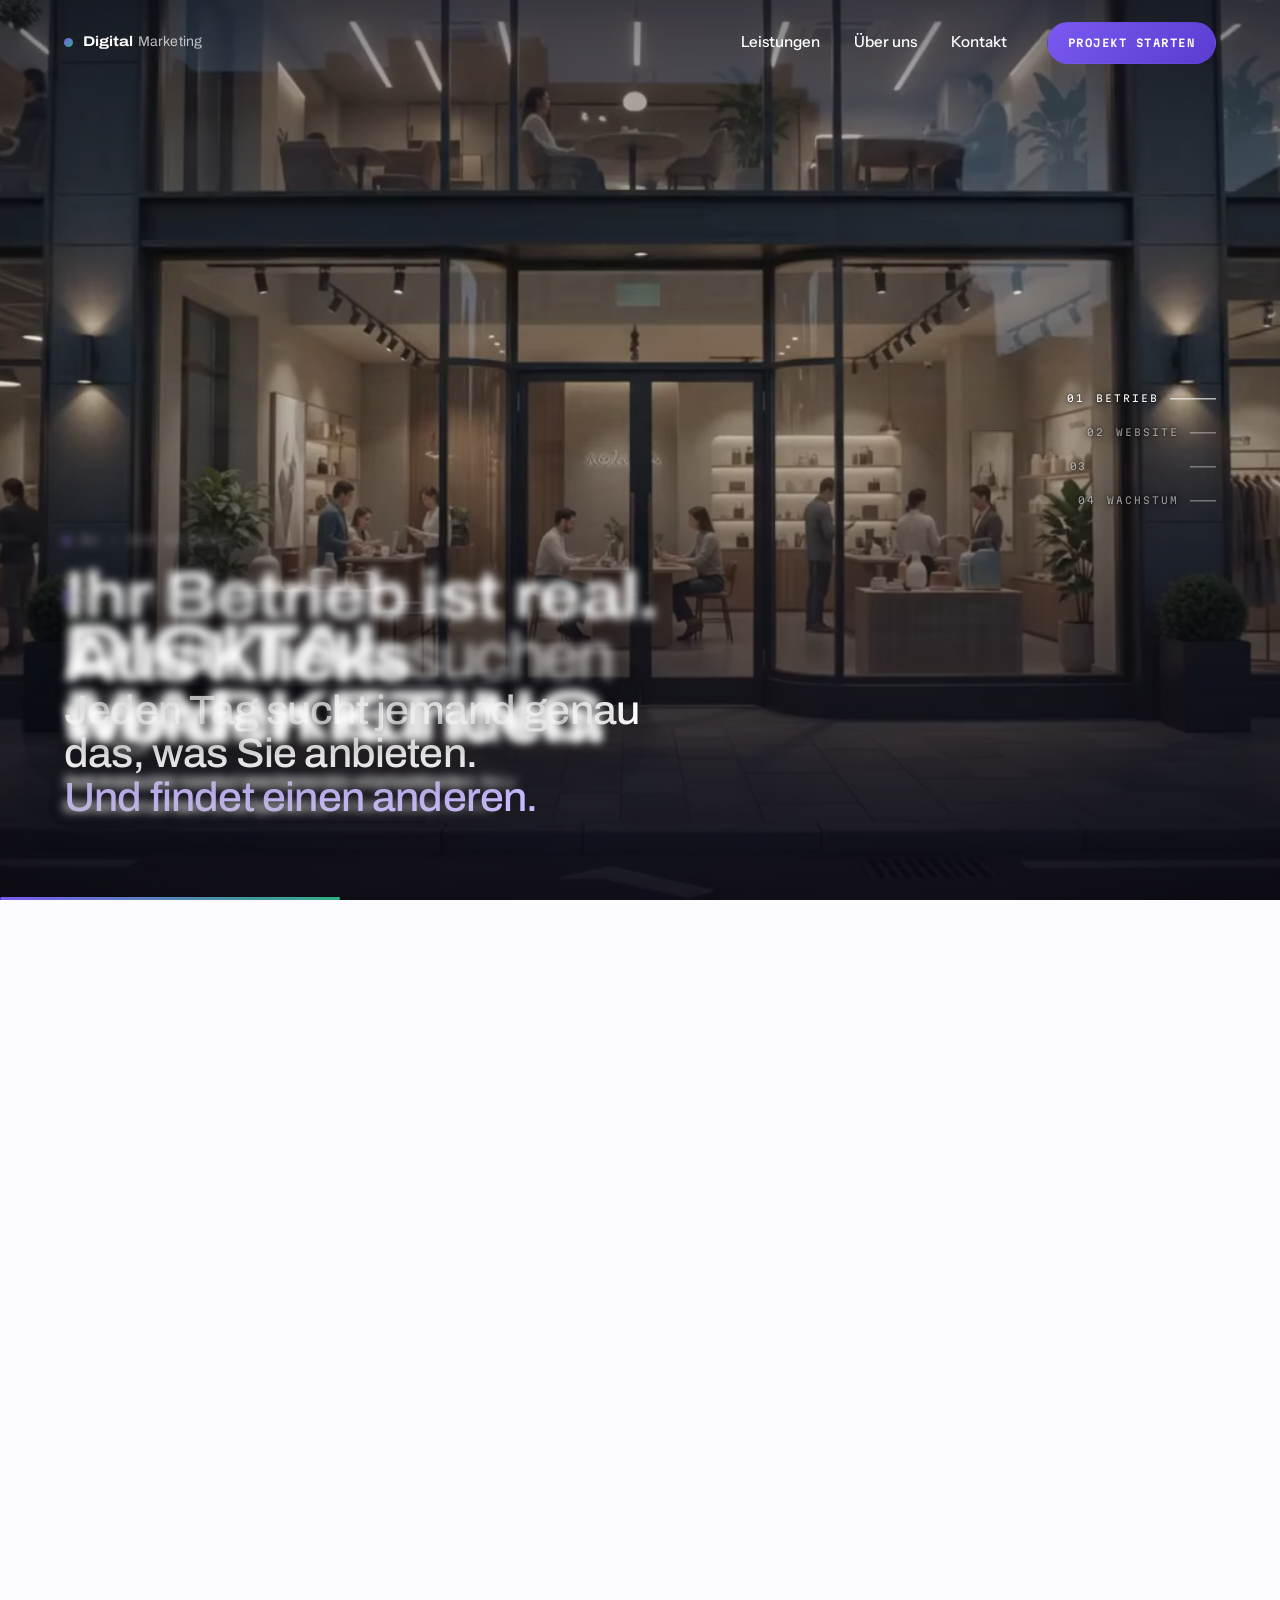
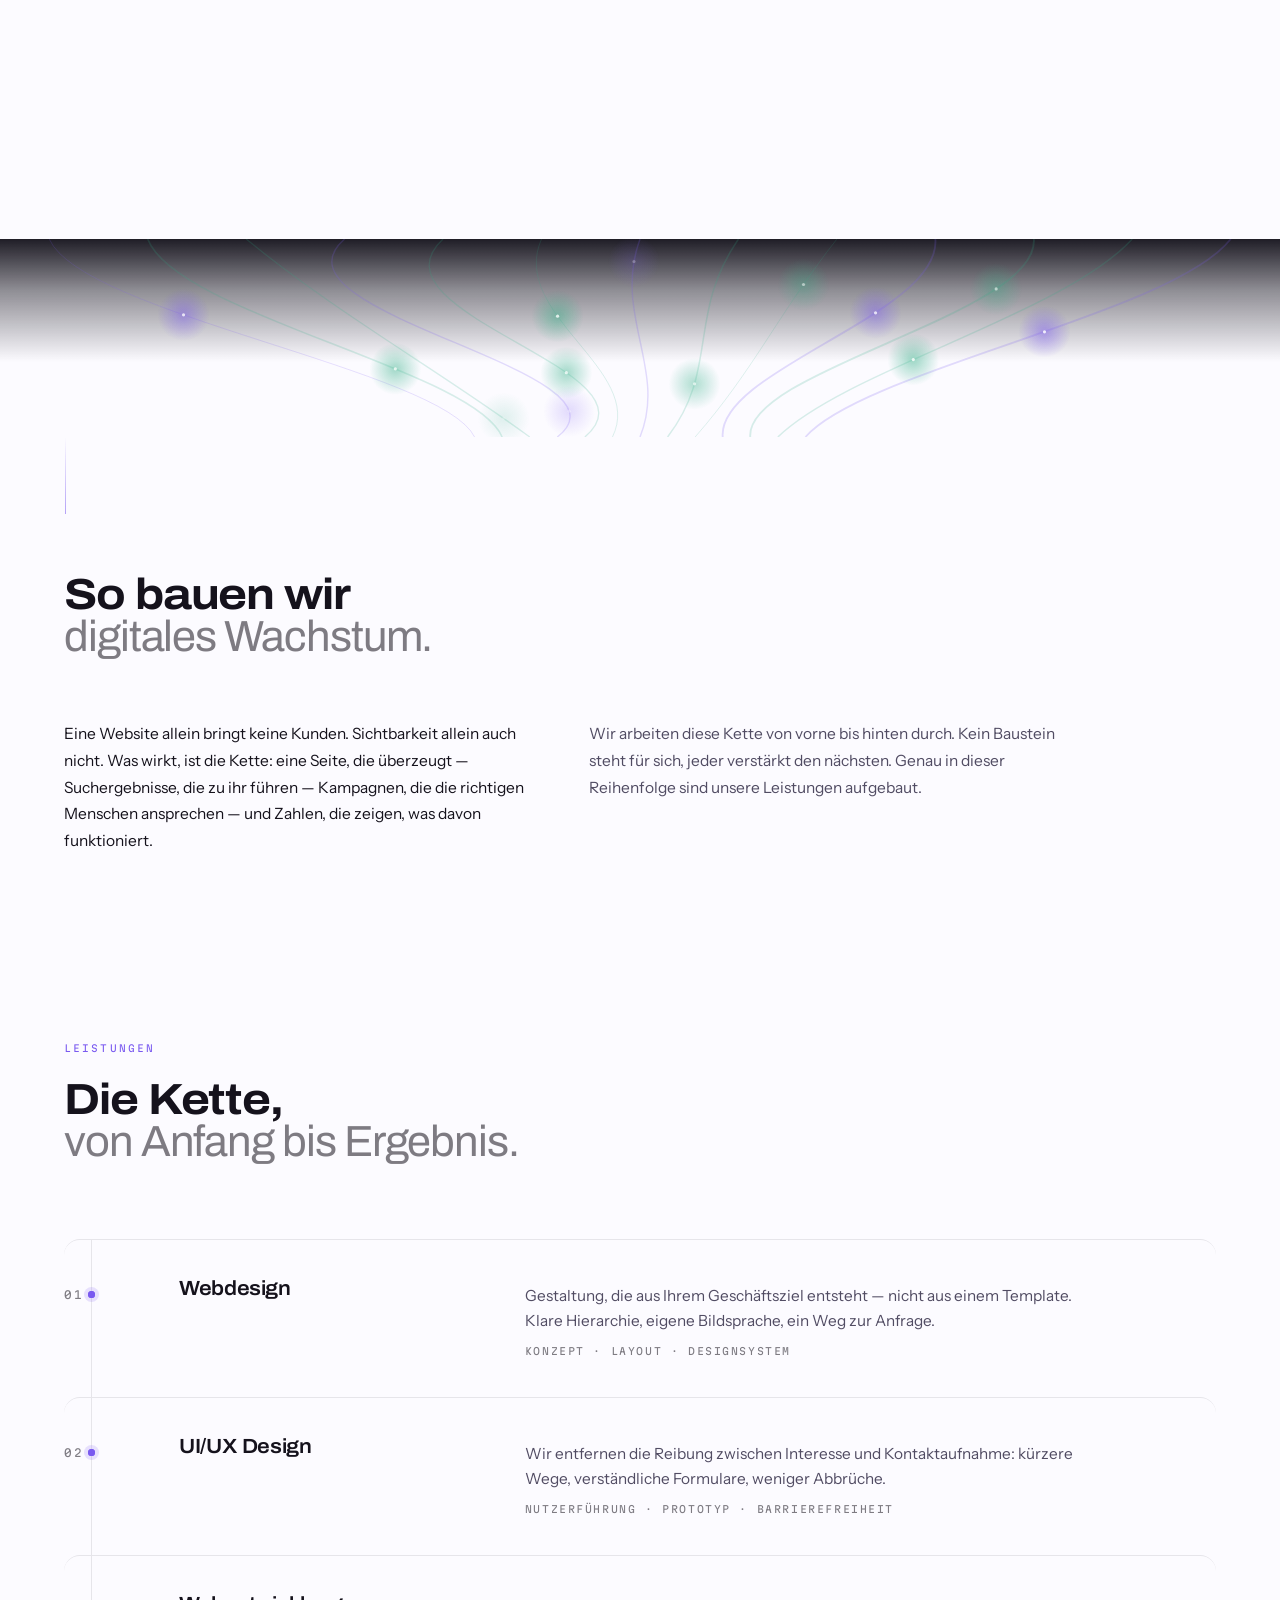
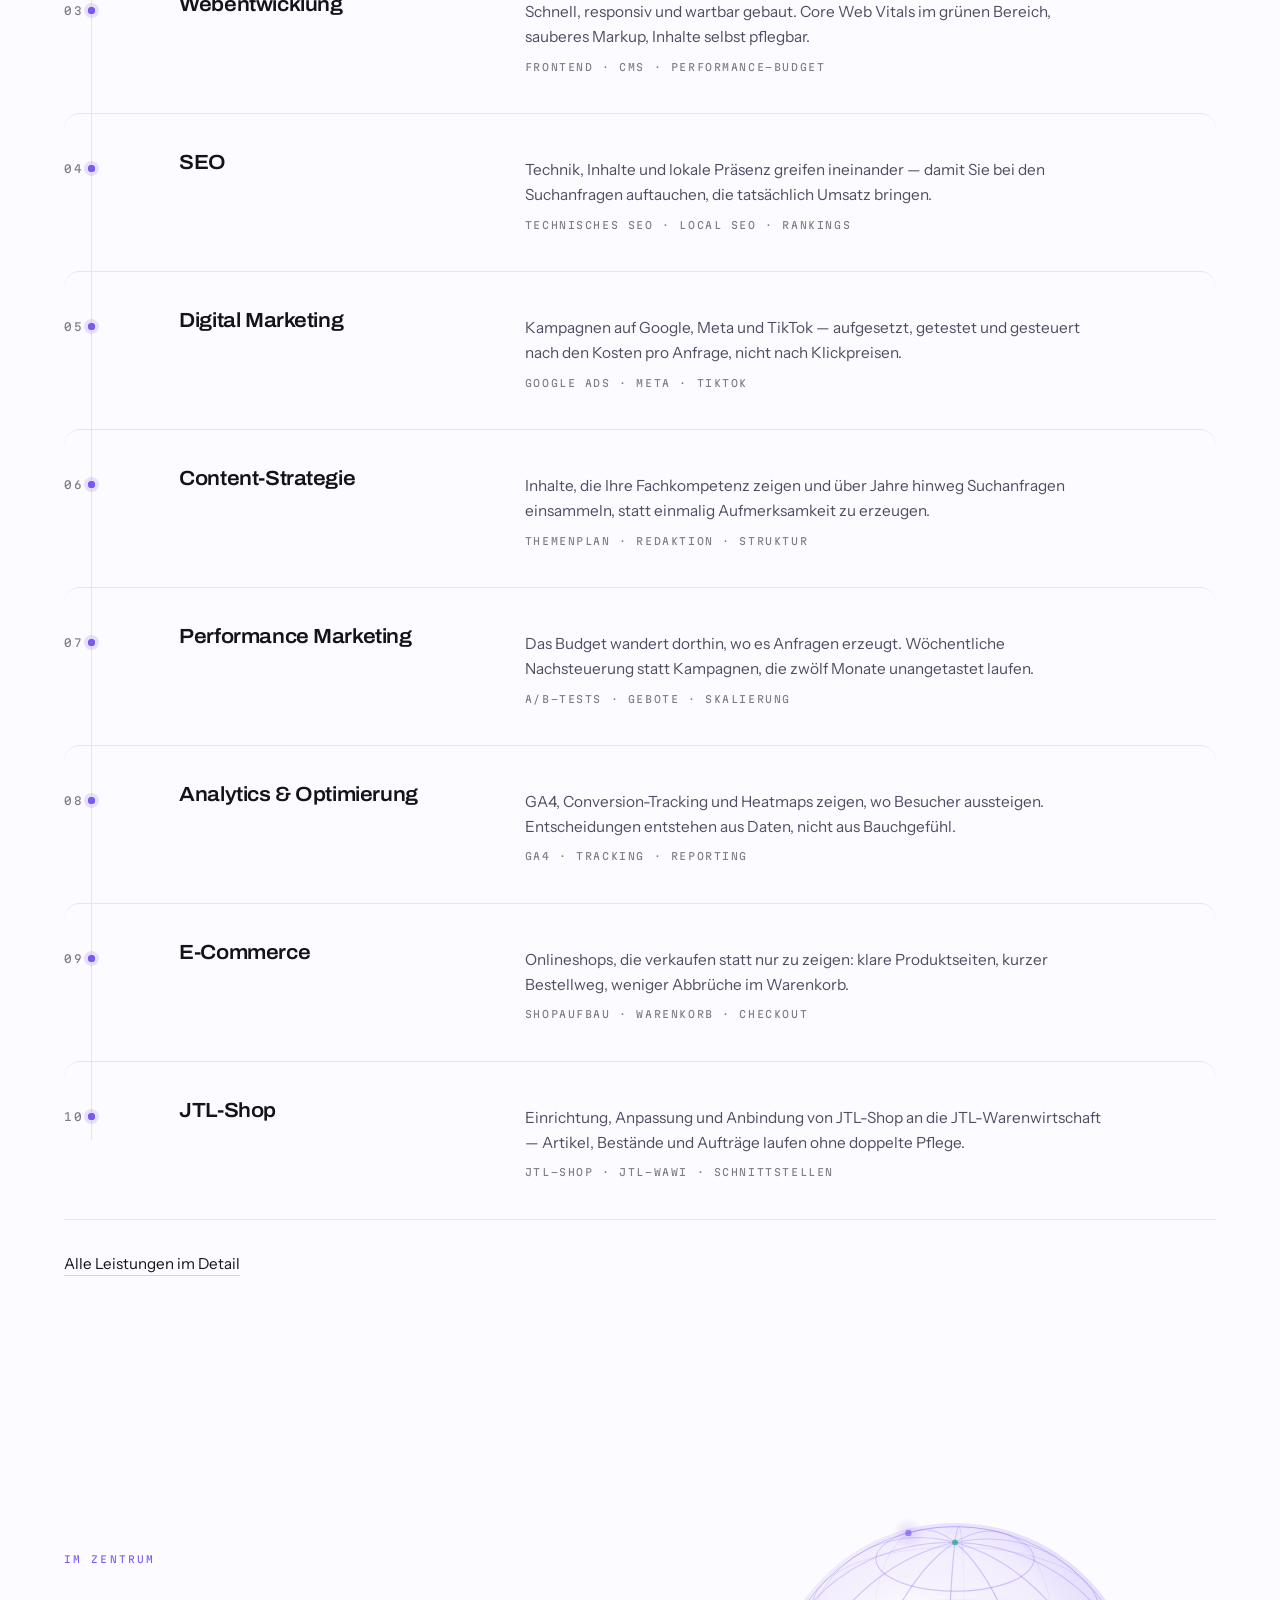
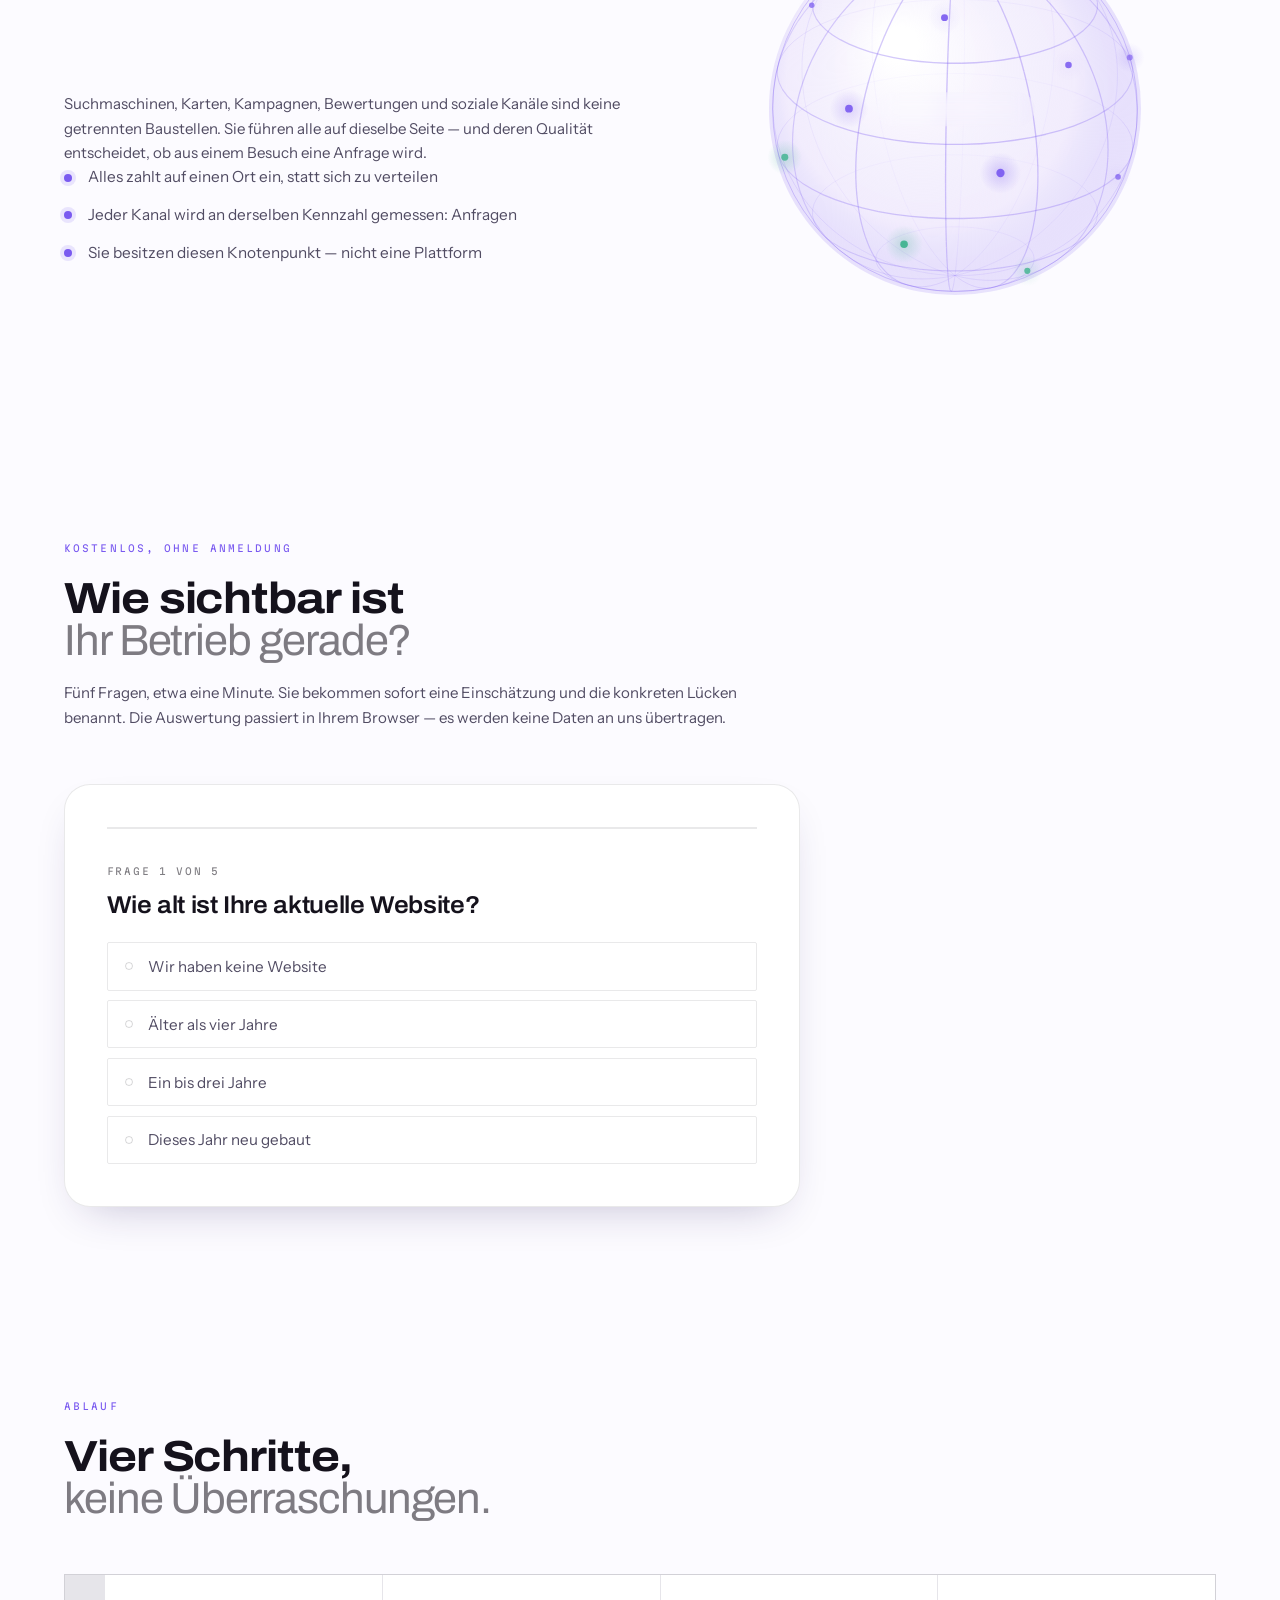
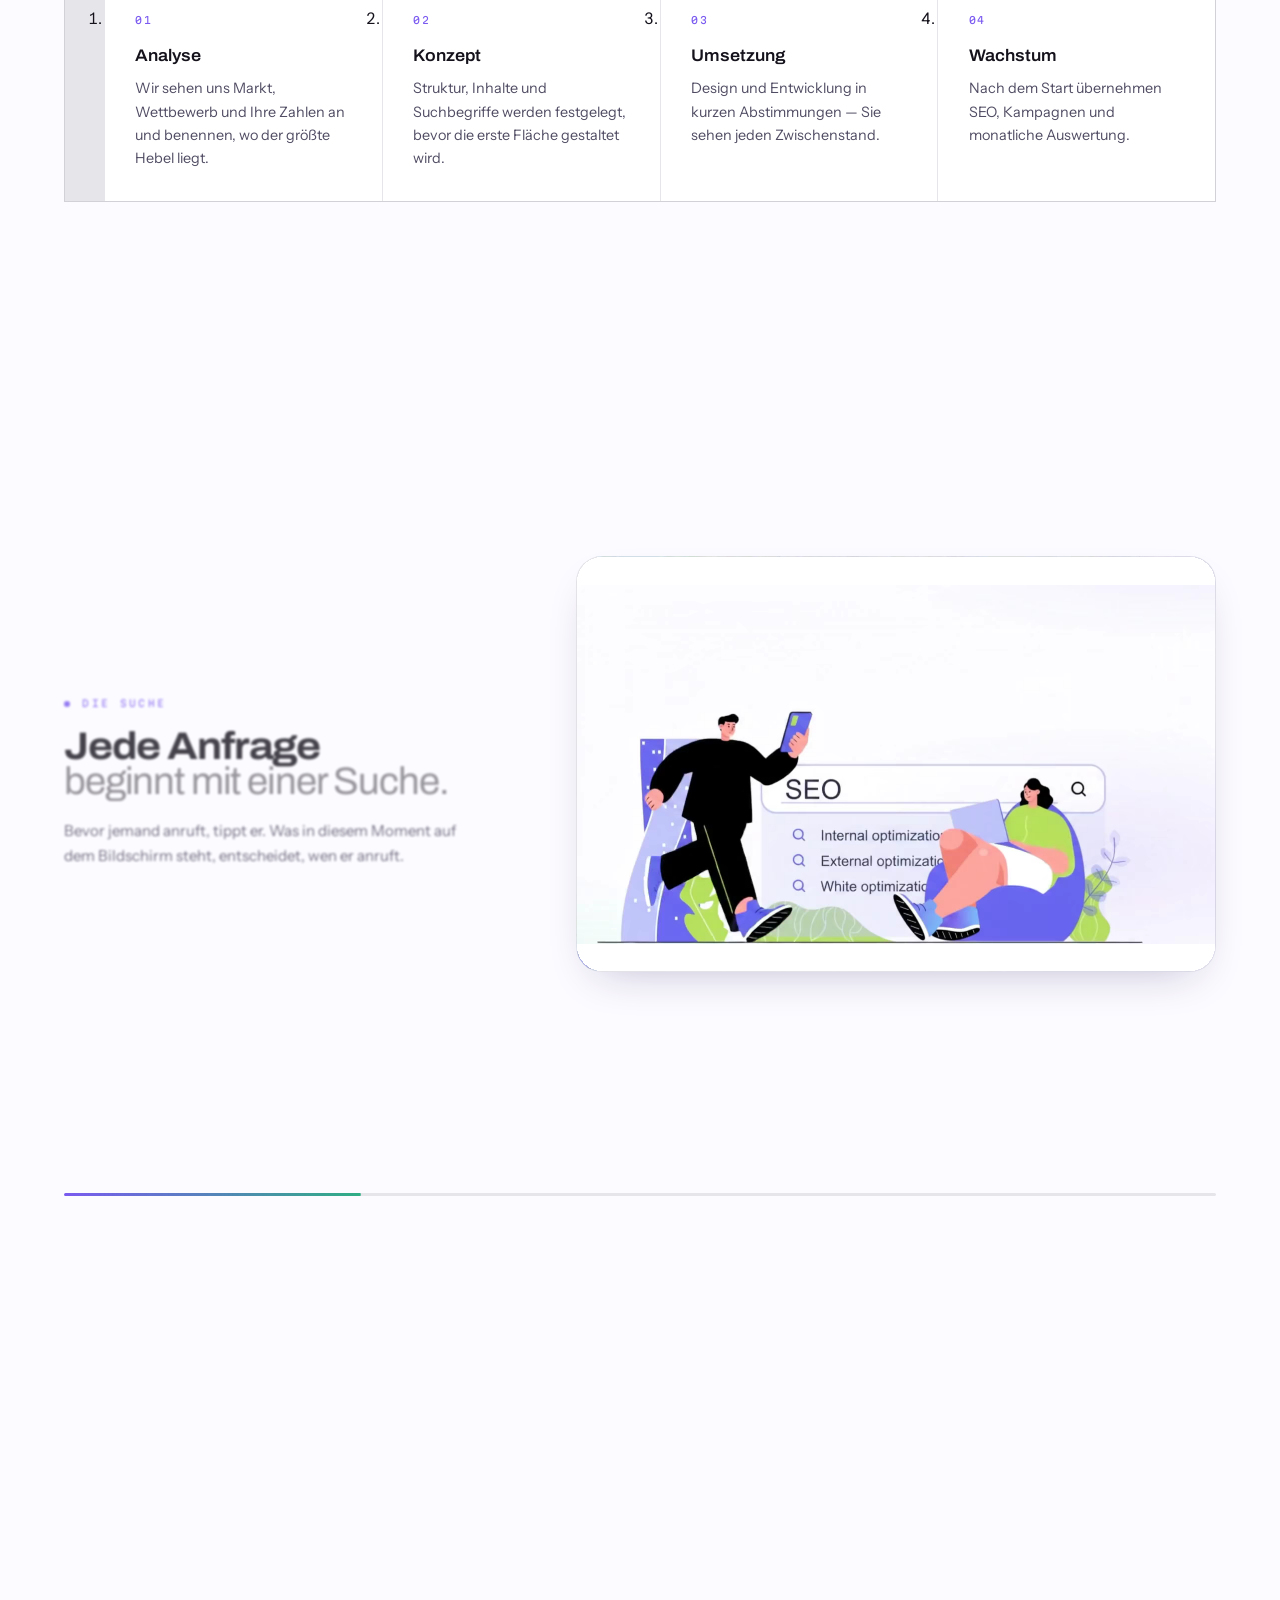
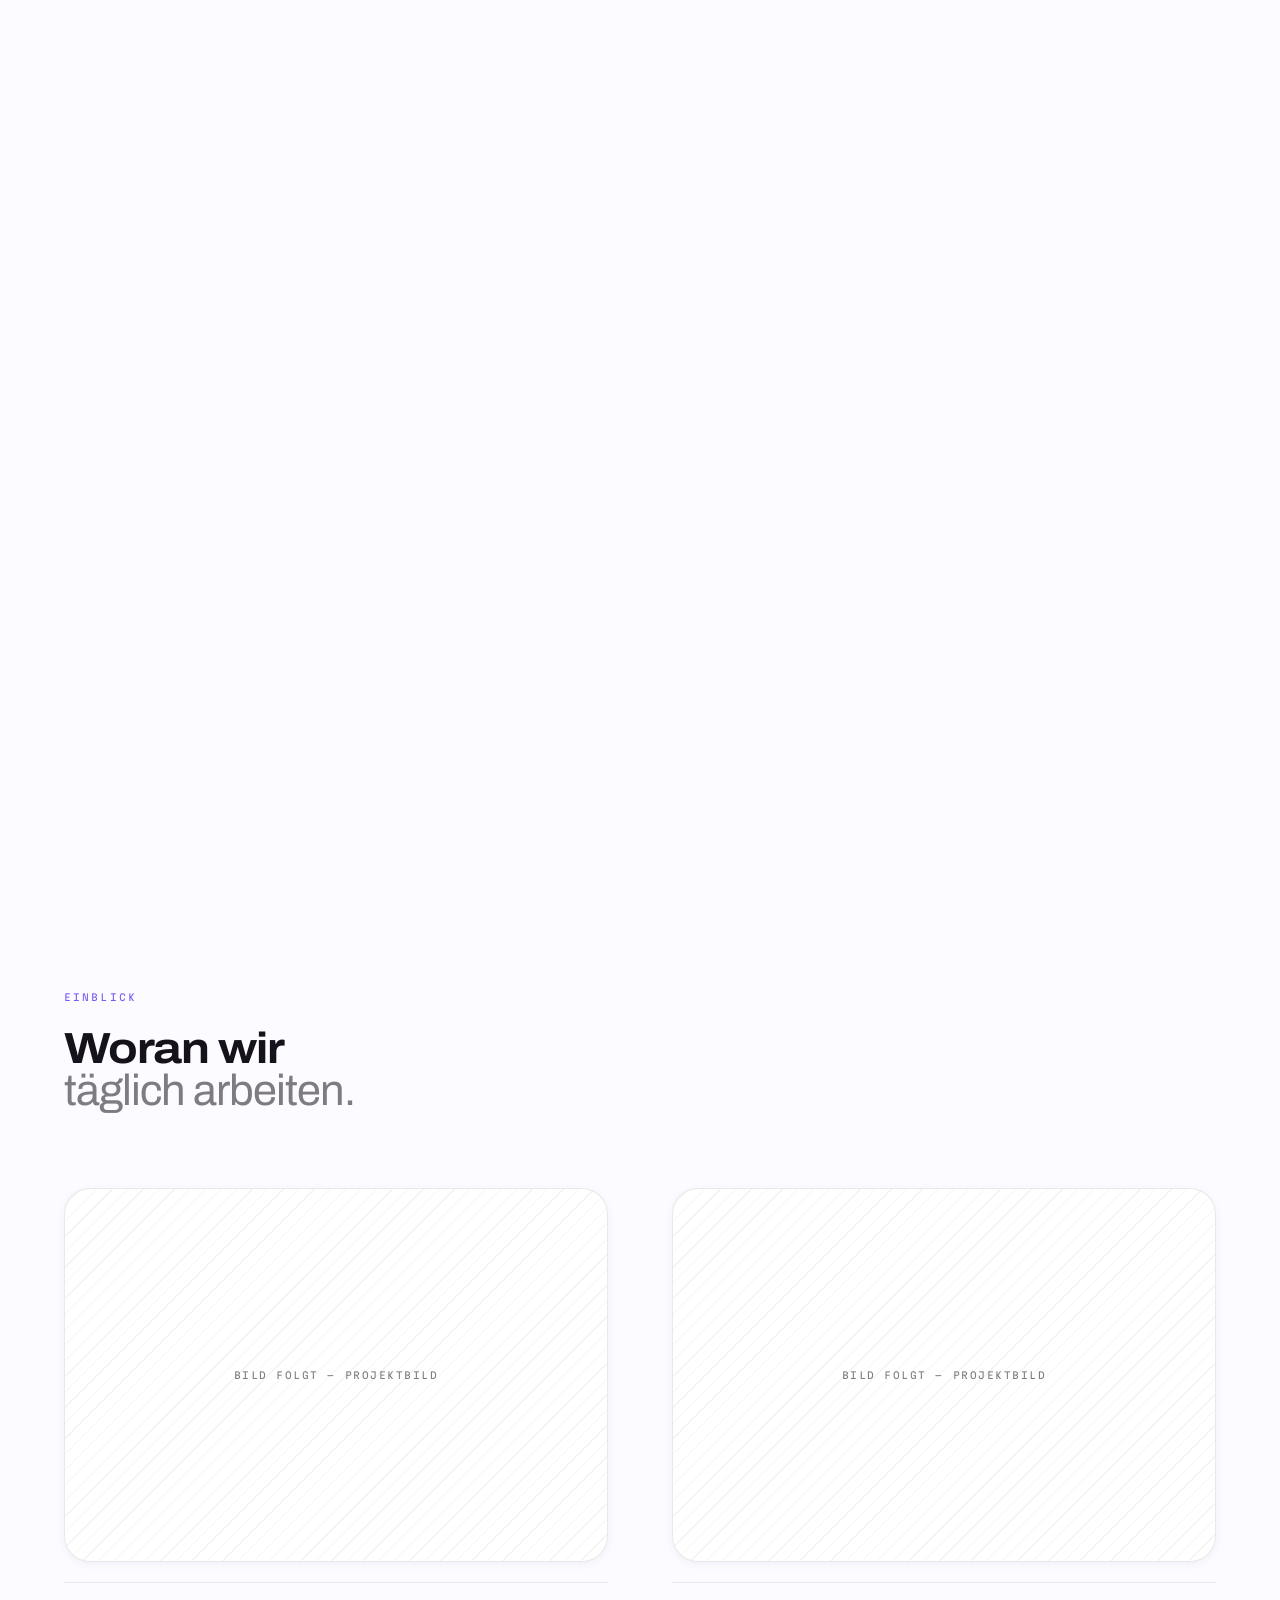
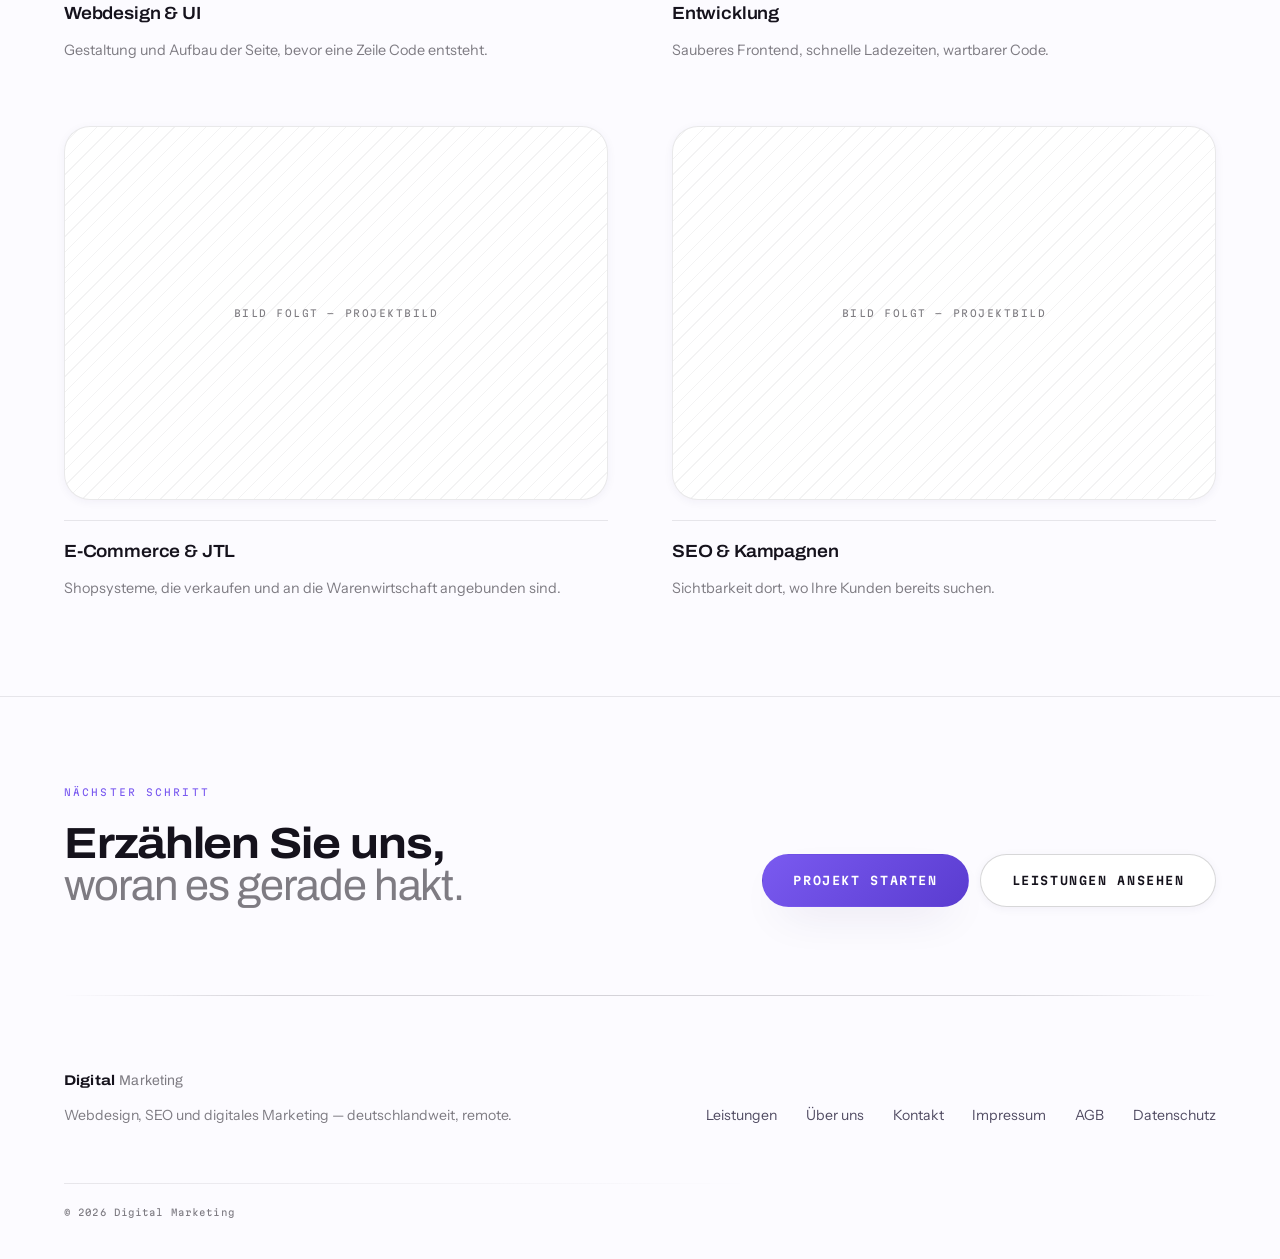
==== commit 5165335f: "Randloser Hero, zweite Scroll-Geschichte, Globus und Lichtadern Hero: - Video läuft jetzt randlos üb" ====
--- a/index.html
+++ b/index.html
@@ -260,6 +260,9 @@
       </div>
     </section>
 
+    <!-- Lichtadern führen das Videoende in die Seite hinein weiter. -->
+    <div class="streams" data-streams aria-hidden="true"></div>
+
     <section class="bridge" id="ansatz" aria-labelledby="bridge-title">
       <div class="bridge__thread" aria-hidden="true"></div>
       <div class="shell">
@@ -354,10 +357,48 @@
               <p class="node__meta">GA4 · Tracking · Reporting</p>
             </div>
           </li>
+          <li class="node reveal">
+            <span class="node__index">09</span>
+            <div class="node__body">
+              <h3 class="node__title">E-Commerce</h3>
+              <p class="node__text">Onlineshops, die verkaufen statt nur zu zeigen: klare Produktseiten, kurzer Bestellweg, weniger Abbrüche im Warenkorb.</p>
+              <p class="node__meta">Shopaufbau · Warenkorb · Checkout</p>
+            </div>
+          </li>
+          <li class="node reveal">
+            <span class="node__index">10</span>
+            <div class="node__body">
+              <h3 class="node__title">JTL-Shop</h3>
+              <p class="node__text">Einrichtung, Anpassung und Anbindung von JTL-Shop an die JTL-Warenwirtschaft — Artikel, Bestände und Aufträge laufen ohne doppelte Pflege.</p>
+              <p class="node__meta">JTL-Shop · JTL-Wawi · Schnittstellen</p>
+            </div>
+          </li>
         </ol>
         <p class="about__more reveal" style="margin-top:2rem">
           <a class="textlink" href="leistungen.html">Alle Leistungen im Detail</a>
         </p>
+      </div>
+    </section>
+
+    <section class="band" id="netz" aria-labelledby="netz-title">
+      <div class="shell orb">
+        <div>
+          <p class="eyebrow reveal">Im Zentrum</p>
+          <h2 class="section-title reveal" id="netz-title">Ihre Website ist<br><em>der Knotenpunkt.</em></h2>
+          <p class="band__intro reveal">
+            Suchmaschinen, Karten, Kampagnen, Bewertungen und soziale Kanäle sind keine
+            getrennten Baustellen. Sie führen alle auf dieselbe Seite — und deren Qualität
+            entscheidet, ob aus einem Besuch eine Anfrage wird.
+          </p>
+          <ul class="orb__ring reveal">
+            <li>Alles zahlt auf einen Ort ein, statt sich zu verteilen</li>
+            <li>Jeder Kanal wird an derselben Kennzahl gemessen: Anfragen</li>
+            <li>Sie besitzen diesen Knotenpunkt — nicht eine Plattform</li>
+          </ul>
+        </div>
+        <div class="orb__stage reveal" data-globe>
+          <span class="orb__badge">🌐 Ihre Website</span>
+        </div>
       </div>
     </section>
 
@@ -413,49 +454,116 @@
       </div>
     </section>
 
+    <!-- ================= ZWEITE SCROLL-GESCHICHTE: SUCHE ================= -->
+    <!-- Zweites Video, gleiche Mechanik wie im Hero. Weil die Aufnahme hell
+         ist, steht die Schrift hier dunkel neben statt auf dem Bild. -->
+    <section class="story story--light" id="suche" data-story aria-labelledby="suche-headline">
+      <div class="story__stage" data-stage>
+
+        <div class="stage__media">
+          <video class="stage__video" data-video playsinline muted preload="metadata" tabindex="-1"
+            aria-hidden="true" poster="public/images/seo-poster.jpg"
+            data-src-desktop="public/videos/seo-story.mp4"
+            data-src-mobile="public/videos/seo-story-mobile.mp4"
+            data-src-webm="public/videos/seo-story.webm">
+          </video>
+        </div>
+
+        <div class="stage__beats">
+          <article class="beat is-active" data-start="0" data-end="0.3">
+            <p class="beat__eyebrow">Die Suche</p>
+            <h2 class="beat__display" id="suche-headline">Jede Anfrage<br><em>beginnt mit einer Suche.</em></h2>
+            <p class="beat__lead">
+              Bevor jemand anruft, tippt er. Was in diesem Moment auf dem Bildschirm steht,
+              entscheidet, wen er anruft.
+            </p>
+          </article>
+
+          <article class="beat" data-start="0.3" data-end="0.58">
+            <p class="beat__eyebrow">Was wir tun</p>
+            <h2 class="beat__display">Wir sorgen dafür,<br><em>dass Ihr Name dort steht.</em></h2>
+            <p class="beat__lead">
+              Technik, Inhalte und Signale von außen greifen ineinander, bis Ihr Betrieb bei den
+              Suchen auftaucht, die zu Aufträgen führen.
+            </p>
+          </article>
+
+          <article class="beat" data-start="0.58" data-end="0.82">
+            <p class="beat__eyebrow">Drei Ebenen</p>
+            <h2 class="beat__display">Innen, außen,<br><em>und über die Zeit.</em></h2>
+            <ul class="beat__list">
+              <li>Interne Optimierung — Struktur, Ladezeit, Inhalte</li>
+              <li>Externe Signale — Verzeichnisse, Bewertungen, Verweise</li>
+              <li>Content-Strategie — Themen, die dauerhaft Anfragen sammeln</li>
+            </ul>
+          </article>
+
+          <article class="beat beat--cta" data-start="0.82" data-end="1.001">
+            <p class="beat__eyebrow">Ergebnis</p>
+            <h2 class="beat__display">Sichtbar für die,<br><em>die ohnehin schon suchen.</em></h2>
+            <div class="beat__actions">
+              <a class="btn btn--primary" href="kontakt.html">Sichtbarkeit besprechen</a>
+              <a class="btn btn--ghost" href="leistungen.html">Mehr zu SEO</a>
+            </div>
+          </article>
+        </div>
+
+        <div class="scrub" aria-hidden="true"><i data-scrub></i></div>
+      </div>
+    </section>
+
     <section class="work band" id="arbeiten" aria-labelledby="work-title">
       <div class="shell">
         <header class="work__head">
-          <p class="eyebrow reveal">Arbeiten</p>
-          <h2 class="section-title reveal" id="work-title">Gebaut,<br><em>gemessen, nachgeschärft.</em></h2>
+          <p class="eyebrow reveal">Einblick</p>
+          <h2 class="section-title reveal" id="work-title">Woran wir<br><em>täglich arbeiten.</em></h2>
         </header>
         <div class="work__grid">
           <article class="project reveal">
-            <a class="project__link" href="kontakt.html">
+            <a class="project__link" href="leistungen.html">
               <figure class="project__frame">
-                <img src="public/images/work/projekt-01.jpg" alt="Website-Projekt [Kundenname]"
+                <img src="public/images/services/webdesign.jpg" alt="Entwurf einer Website auf einem Tablet"
                   width="1600" height="1100" loading="lazy" decoding="async">
               </figure>
               <div class="project__meta">
-                <h3 class="project__title">[Kundenname]</h3>
-                <p class="project__kind">Website &amp; Local SEO</p>
-                <p class="project__result">[Ergebnis eintragen — z. B. Anfragen pro Monat]</p>
+                <h3 class="project__title">Webdesign &amp; UI</h3>
+                <p class="project__result">Gestaltung und Aufbau der Seite, bevor eine Zeile Code entsteht.</p>
               </div>
             </a>
           </article>
           <article class="project project--offset reveal">
-            <a class="project__link" href="kontakt.html">
+            <a class="project__link" href="leistungen.html">
               <figure class="project__frame">
-                <img src="public/images/work/projekt-02.jpg" alt="Website-Projekt [Kundenname]"
+                <img src="public/images/services/entwicklung.jpg" alt="Arbeitsplatz mit Code-Editor und Auszeichnungssprachen"
                   width="1600" height="1100" loading="lazy" decoding="async">
               </figure>
               <div class="project__meta">
-                <h3 class="project__title">[Kundenname]</h3>
-                <p class="project__kind">Relaunch &amp; Performance</p>
-                <p class="project__result">[Ergebnis eintragen — z. B. Ladezeit vorher/nachher]</p>
+                <h3 class="project__title">Entwicklung</h3>
+                <p class="project__result">Sauberes Frontend, schnelle Ladezeiten, wartbarer Code.</p>
               </div>
             </a>
           </article>
           <article class="project reveal">
-            <a class="project__link" href="kontakt.html">
+            <a class="project__link" href="leistungen.html">
               <figure class="project__frame">
-                <img src="public/images/work/projekt-03.jpg" alt="Website-Projekt [Kundenname]"
+                <img src="public/images/services/shop.jpg" alt="Onlineshop auf einem Notebook"
                   width="1600" height="1100" loading="lazy" decoding="async">
               </figure>
               <div class="project__meta">
-                <h3 class="project__title">[Kundenname]</h3>
-                <p class="project__kind">Kampagnen &amp; Analytics</p>
-                <p class="project__result">[Ergebnis eintragen — z. B. Kosten pro Anfrage]</p>
+                <h3 class="project__title">E-Commerce &amp; JTL</h3>
+                <p class="project__result">Shopsysteme, die verkaufen und an die Warenwirtschaft angebunden sind.</p>
+              </div>
+            </a>
+          </article>
+          <article class="project project--offset reveal">
+            <a class="project__link" href="leistungen.html">
+              <figure class="project__frame">
+                <img src="public/images/services/sichtbarkeit.jpg" alt="Auswertung von Websitezahlen auf zwei Bildschirmen"
+                  width="1600" height="1100" loading="lazy" decoding="async">
+              </figure>
+              <div class="project__meta">
+                <h3 class="project__title">SEO &amp; Kampagnen</h3>
+                <p class="project__result">Sichtbarkeit dort, wo Ihre Kunden bereits suchen.</p>
               </div>
             </a>
           </article>
--- a/assets/css/site.css
+++ b/assets/css/site.css
@@ -187,6 +187,8 @@
 .section-title {
   margin: 0;
   font-family: var(--face-display);
+  overflow-wrap: break-word;
+  hyphens: auto;
   font-size: var(--step-title);
   font-weight: 700;
   font-stretch: 112%;
@@ -312,6 +314,7 @@
 .masthead {
   position: fixed;
   inset: 0 0 auto;
+  color: var(--ink);
   z-index: 200;
   display: flex;
   align-items: center;
@@ -476,9 +479,10 @@
   top: 0;
   height: 100svh;
   isolation: isolate;
-  --stage-x: var(--gutter);
-  --stage-top: clamp(4.6rem, 9vh, 6.4rem);
-  --stage-bottom: clamp(.9rem, 3vh, 1.8rem);
+  /* Randlos: Das Video nimmt die gesamte Fläche ein. */
+  --stage-x: 0px;
+  --stage-top: 0px;
+  --stage-bottom: 0px;
 }
 
 /* Das Video liegt als gerundete Karte auf dem hellen Grund — nicht mehr
@@ -489,12 +493,10 @@
   inset: var(--stage-top) var(--stage-x) var(--stage-bottom);
   z-index: 0;
   overflow: hidden;
-  border-radius: var(--radius-lg);
   background-color: #14121A;
   background-image: url("../../public/images/hero-poster.jpg");
   background-size: cover;
   background-position: center;
-  box-shadow: var(--shadow-lg);
 }
 
 .stage__video {
@@ -530,7 +532,7 @@
   inset: 0;
   z-index: 1;
   background:
-    linear-gradient(180deg, rgba(12, 10, 20, .34) 0%, rgba(12, 10, 20, 0) 32%),
+    linear-gradient(180deg, rgba(12, 10, 20, .5) 0%, rgba(12, 10, 20, .12) 24%, rgba(12, 10, 20, 0) 38%),
     linear-gradient(0deg, rgba(12, 10, 20, .84) 0%, rgba(12, 10, 20, .5) 26%, rgba(12, 10, 20, .06) 58%, rgba(12, 10, 20, 0) 76%);
 }
 
@@ -550,7 +552,7 @@
   z-index: 2;
   display: grid;
   align-items: end;
-  padding: 0 clamp(1.4rem, 3.4vw, 3rem) clamp(3.4rem, 8vh, 5.4rem);
+  padding: 0 var(--gutter) clamp(4rem, 9vh, 6rem);
   pointer-events: none;
   color: var(--on-media);
 }
@@ -680,7 +682,7 @@
 
 .rail {
   position: absolute;
-  right: calc(var(--stage-x) + clamp(1.4rem, 3.4vw, 3rem));
+  right: var(--gutter);
   top: 50%;
   transform: translateY(-50%);
   z-index: 3;
@@ -738,8 +740,8 @@
 
 .scrollcue {
   position: absolute;
-  left: calc(var(--stage-x) + clamp(1.4rem, 3.4vw, 3rem));
-  bottom: calc(var(--stage-bottom) + 1.2rem);
+  left: var(--gutter);
+  bottom: 1.4rem;
   z-index: 3;
   margin: 0;
   font-family: var(--face-mono);
@@ -775,9 +777,9 @@
 
 .scrub {
   position: absolute;
-  left: var(--stage-x);
-  right: var(--stage-x);
-  bottom: calc(var(--stage-bottom) - 5px);
+  left: 0;
+  right: 0;
+  bottom: 0;
   height: 3px;
   z-index: 3;
   border-radius: var(--pill);
@@ -1896,6 +1898,8 @@
 
 .pagehead__title {
   margin: 0;
+  overflow-wrap: break-word;
+  hyphens: auto;
   max-width: 20ch;
   font-family: var(--face-display);
   font-size: clamp(1.9rem, 4vw, 3.4rem);
@@ -2415,3 +2419,338 @@
   gap: .7rem;
 }
 .sr-only{position:absolute;width:1px;height:1px;padding:0;margin:-1px;overflow:hidden;clip:rect(0 0 0 0);white-space:nowrap;border:0}
+
+
+/* ==========================================================================
+   Randloser Hero: Die Kopfzeile liegt jetzt auf dem dunklen Video, solange
+   noch nicht gescrollt wurde, und wechselt beim Anheften auf dunkle Schrift.
+   ========================================================================== */
+
+body:not(.subpage) .masthead:not(.is-stuck) .wordmark,
+body:not(.subpage) .masthead:not(.is-stuck) .mainnav__list a,
+body:not(.subpage) .masthead:not(.is-stuck) .menutoggle {
+  color: #FFFFFF;
+}
+
+body:not(.subpage) .masthead:not(.is-stuck) .wordmark__thin {
+  color: rgba(255, 255, 255, .7);
+}
+
+body:not(.subpage) .masthead:not(.is-stuck) .menutoggle__bars i {
+  background: #FFFFFF;
+}
+
+body:not(.subpage) .masthead:not(.is-stuck) .mainnav__list a::after {
+  background: #FFFFFF;
+}
+
+/* ============================ Lichtadern-Übergang ========================= */
+/* Führt die Leuchtspuren aus dem Videoende in den nächsten Abschnitt weiter,
+   damit der Schnitt zwischen Hero und Seite nicht hart wirkt. */
+
+.streams {
+  position: relative;
+  height: clamp(9rem, 22vh, 16rem);
+  margin-top: -1px;
+  overflow: hidden;
+  pointer-events: none;
+}
+
+.streams canvas {
+  position: absolute;
+  inset: 0;
+  display: block;
+}
+
+/* Oben läuft der dunkle Videorand weich in den hellen Grund aus. */
+.streams::before {
+  content: "";
+  position: absolute;
+  inset: 0 0 auto;
+  height: 62%;
+  background: linear-gradient(180deg, rgba(12, 10, 20, .92) 0%, rgba(12, 10, 20, .45) 42%, rgba(12, 10, 20, 0) 100%);
+}
+
+/* ================================== Globus ================================ */
+
+.orb {
+  display: grid;
+  /* minmax(0,…) statt der voreingestellten Mindestbreite auto: Sonst kann
+     eine lange Überschrift das Rasterfeld über die Seite hinausdrücken. */
+  grid-template-columns: minmax(0, 1fr);
+  gap: clamp(1.8rem, 4vw, 3.5rem);
+  align-items: center;
+}
+
+@media (min-width: 900px) {
+  .orb {
+    grid-template-columns: minmax(0, 1fr) minmax(0, .9fr);
+  }
+}
+
+.orb__stage {
+  position: relative;
+  aspect-ratio: 1;
+  width: min(100%, 30rem);
+  margin-inline: auto;
+  display: grid;
+  place-items: center;
+}
+
+.orb__stage canvas {
+  display: block;
+}
+
+.orb__badge {
+  position: absolute;
+  left: 50%;
+  top: 50%;
+  transform: translate(-50%, -50%);
+  display: inline-flex;
+  align-items: center;
+  gap: .5rem;
+  padding: .5rem 1rem;
+  border-radius: var(--pill);
+  background: rgba(255, 255, 255, .86);
+  backdrop-filter: blur(10px);
+  -webkit-backdrop-filter: blur(10px);
+  border: 1px solid var(--line);
+  box-shadow: var(--shadow);
+  font-family: var(--face-mono);
+  font-size: .6rem;
+  letter-spacing: .16em;
+  text-transform: uppercase;
+  color: var(--ink);
+  white-space: nowrap;
+}
+
+.orb__ring {
+  margin: 0;
+  padding: 0;
+  list-style: none;
+  display: grid;
+  gap: .8rem;
+}
+
+.orb__ring li {
+  position: relative;
+  padding-left: 1.5rem;
+  color: var(--ink-2);
+  font-size: .96rem;
+}
+
+.orb__ring li::before {
+  content: "";
+  position: absolute;
+  left: 0;
+  top: .55em;
+  width: 8px;
+  height: 8px;
+  border-radius: 50%;
+  background: var(--violet);
+  box-shadow: 0 0 0 4px rgba(122, 90, 240, .14);
+}
+
+/* =============================== Fußzeile ================================= */
+/* Durchsichtig, damit die Pastellstimmung der Seite bis unten durchläuft. */
+
+.footer {
+  position: relative;
+  background: transparent;
+  border-top: 0;
+}
+
+.footer::before {
+  content: "";
+  position: absolute;
+  inset: 0 var(--gutter) auto;
+  height: 1px;
+  background: linear-gradient(90deg, transparent, var(--line-strong) 18%, var(--line-strong) 82%, transparent);
+}
+
+.footer__legal {
+  border-top: 0;
+  position: relative;
+}
+
+.footer__legal::before {
+  content: "";
+  position: absolute;
+  inset: 0 0 auto;
+  height: 1px;
+  background: linear-gradient(90deg, var(--line), transparent 60%);
+}
+
+/* ==========================================================================
+   Zweite Scroll-Geschichte (helle Aufnahme)
+   Das SEO-Video ist hell — Schrift darauf wäre unlesbar. Die Aufnahme steht
+   deshalb neben dem Text, nicht dahinter: rechts das Bild, links die
+   Erzählung auf Papiergrund. Im Hochformat rückt das Bild nach oben.
+   ========================================================================== */
+
+.story--light {
+  height: 420vh;
+}
+
+.story--light .story__stage {
+  --stage-x: var(--gutter);
+  --stage-top: clamp(5rem, 10vh, 7rem);
+  --stage-bottom: clamp(2rem, 6vh, 4rem);
+}
+
+.story--light .stage__media {
+  left: auto;
+  width: min(52%, 40rem);
+  right: var(--stage-x);
+  top: 50%;
+  bottom: auto;
+  height: min(58vh, 26rem);
+  transform: translateY(-50%);
+  border-radius: var(--radius-lg);
+  border: 1px solid var(--line);
+  background-color: var(--card);
+  background-image: url("../../public/images/seo-poster.jpg");
+  box-shadow: var(--shadow);
+}
+
+.story--light .stage__video {
+  object-fit: contain;
+  background: var(--card);
+}
+
+.story--light .stage__beats {
+  inset: var(--stage-top) auto var(--stage-bottom) var(--stage-x);
+  width: min(44%, 34rem);
+  align-items: center;
+  padding: 0;
+  color: var(--ink);
+}
+
+.story--light .beat__display {
+  text-shadow: none;
+  font-size: clamp(1.6rem, 3vw, 2.6rem);
+}
+
+.story--light .beat__display em {
+  color: var(--ink-3);
+}
+
+.story--light .beat__eyebrow {
+  color: var(--violet);
+  text-shadow: none;
+}
+
+.story--light .beat__eyebrow::before {
+  background: var(--violet);
+}
+
+.story--light .beat__lead {
+  color: var(--ink-2);
+  text-shadow: none;
+}
+
+.story--light .stage__beats .btn--ghost {
+  background: var(--card);
+  color: var(--ink);
+  border-color: var(--line-strong);
+  backdrop-filter: none;
+  -webkit-backdrop-filter: none;
+  box-shadow: var(--shadow-sm);
+}
+
+.story--light .scrub {
+  left: var(--stage-x);
+  right: var(--stage-x);
+  bottom: clamp(.8rem, 2vh, 1.4rem);
+  border-radius: var(--pill);
+}
+
+.beat__list {
+  margin: 1.3rem 0 0;
+  padding: 0;
+  list-style: none;
+  display: grid;
+  gap: .6rem;
+  max-width: 40ch;
+}
+
+.beat__list li {
+  position: relative;
+  padding-left: 1.4rem;
+  font-size: .95rem;
+  color: var(--ink-2);
+}
+
+.beat__list li::before {
+  content: "";
+  position: absolute;
+  left: 0;
+  top: .58em;
+  width: 7px;
+  height: 7px;
+  border-radius: 50%;
+  background: var(--violet);
+}
+
+@media (max-width: 900px) {
+  .story--light {
+    height: 360vh;
+  }
+
+  .story--light .stage__media {
+    left: var(--stage-x);
+    right: var(--stage-x);
+    width: auto;
+    top: clamp(4.5rem, 10vh, 7rem);
+    transform: none;
+    height: min(40vh, 15rem);
+  }
+
+  .story--light .stage__beats {
+    inset: 0 var(--stage-x) var(--stage-bottom);
+    width: auto;
+    align-items: end;
+    padding-top: calc(clamp(4.5rem, 10vh, 7rem) + min(40vh, 15rem) + 1.5rem);
+  }
+
+  .story--light .beat__display {
+    font-size: clamp(1.4rem, 5.6vw, 2rem);
+  }
+
+  .story--light .beat__list li,
+  .story--light .beat__lead {
+    font-size: .9rem;
+  }
+}
+
+/* Bei reduzierter Bewegung stapelt sich auch diese Geschichte statisch. */
+@media (prefers-reduced-motion: reduce) {
+
+  .story--light {
+    height: auto;
+  }
+
+  .story--light .stage__media {
+    position: relative;
+    inset: auto;
+    width: auto;
+    transform: none;
+    height: 46vh;
+    min-height: 240px;
+    margin: 0 var(--gutter);
+  }
+
+  .story--light .stage__beats {
+    position: static;
+    width: auto;
+    padding: clamp(2rem, 5vw, 3rem) var(--gutter) 0;
+  }
+}
+
+/* Sehr schmale Geräte: Der Titelgrad wird zurückgenommen, damit lange
+   deutsche Komposita wie „Knotenpunkt" sicher in die Zeile passen. */
+@media (max-width: 380px) {
+  :root {
+    --step-title: clamp(1.4rem, 7vw, 1.9rem);
+  }
+}
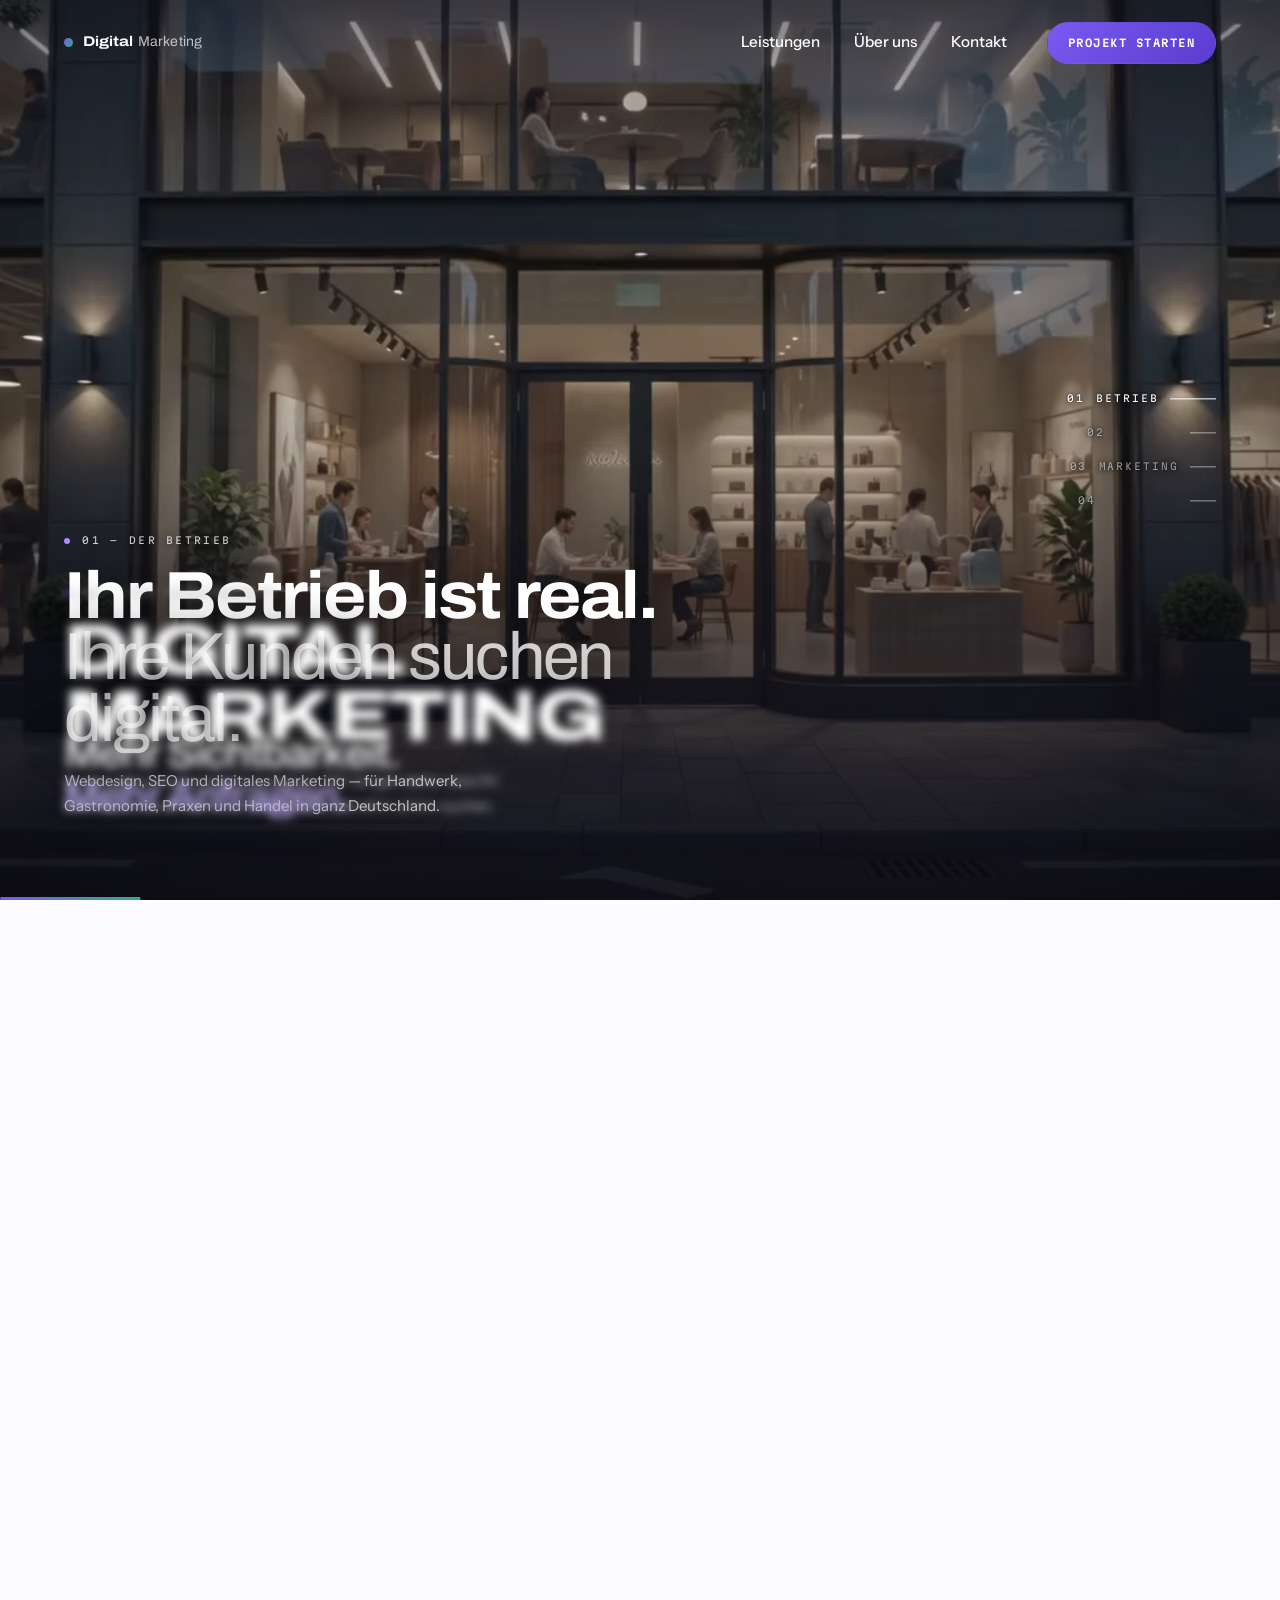
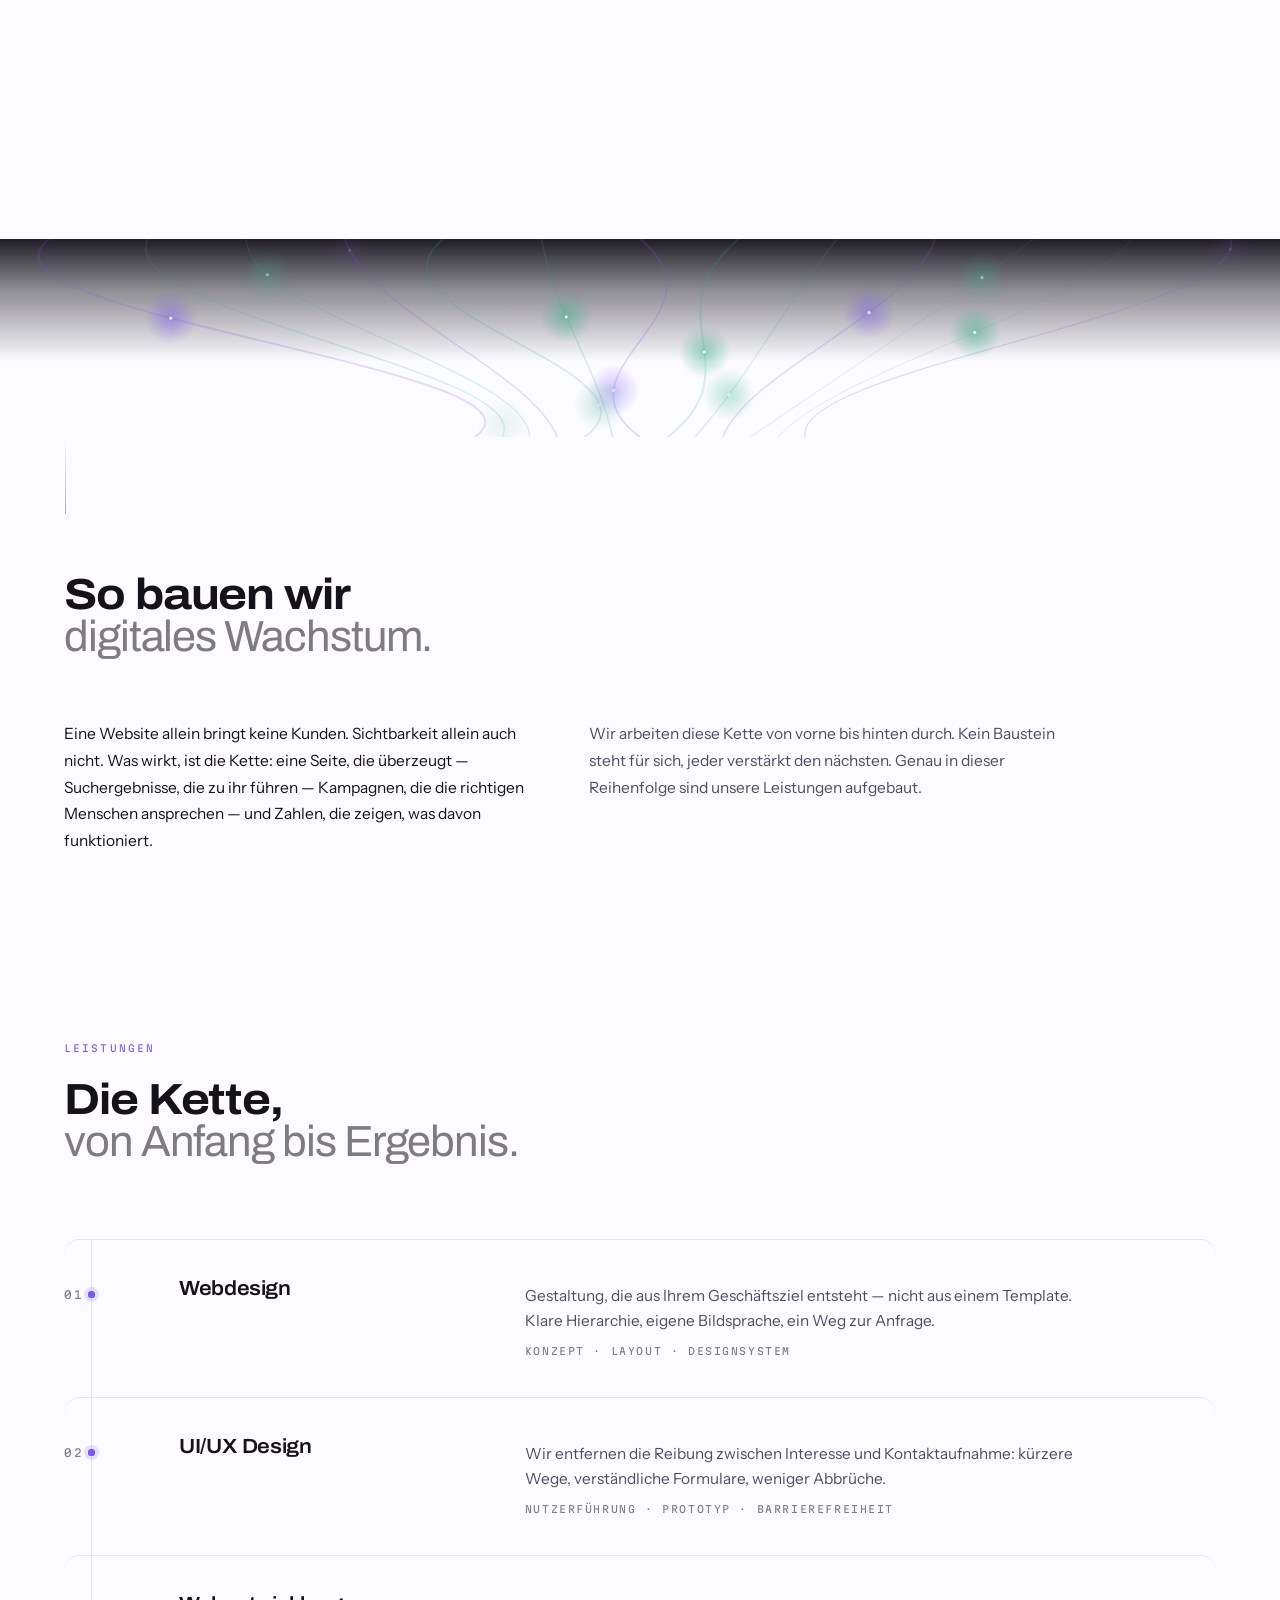
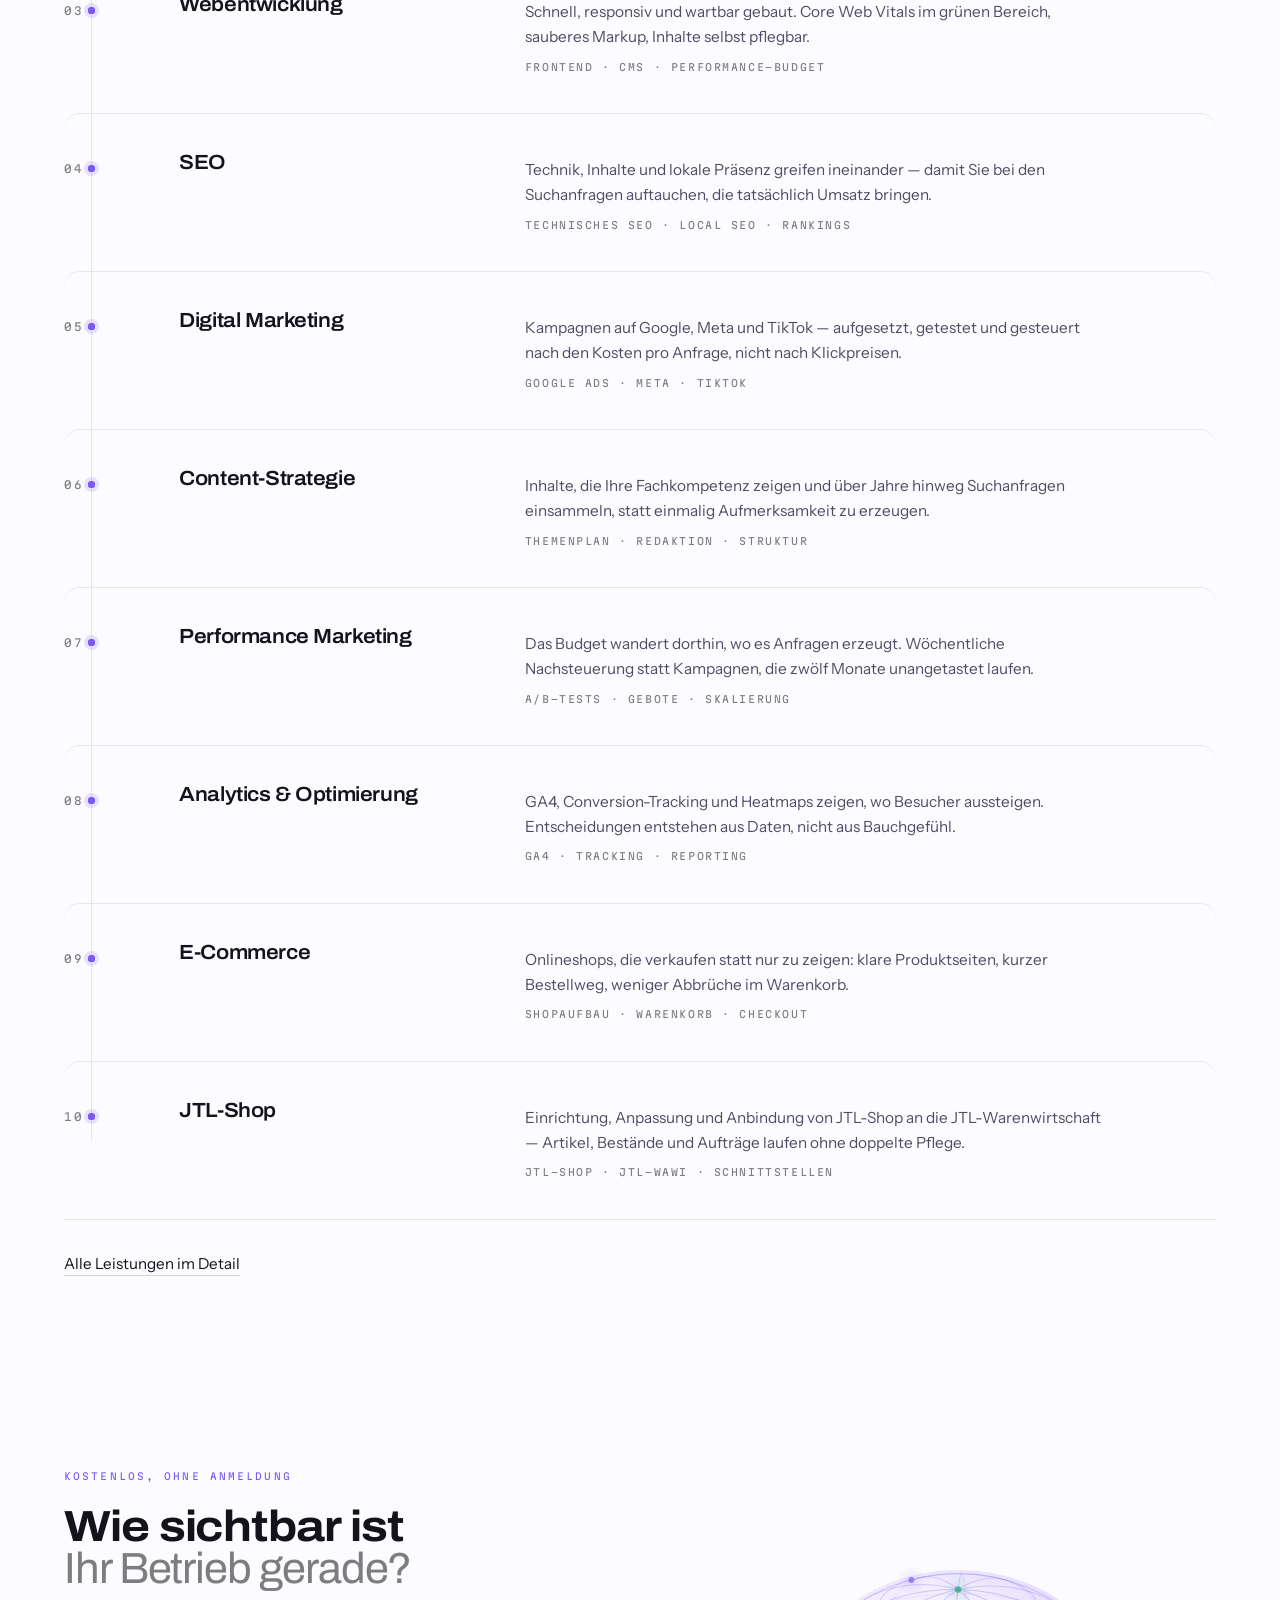
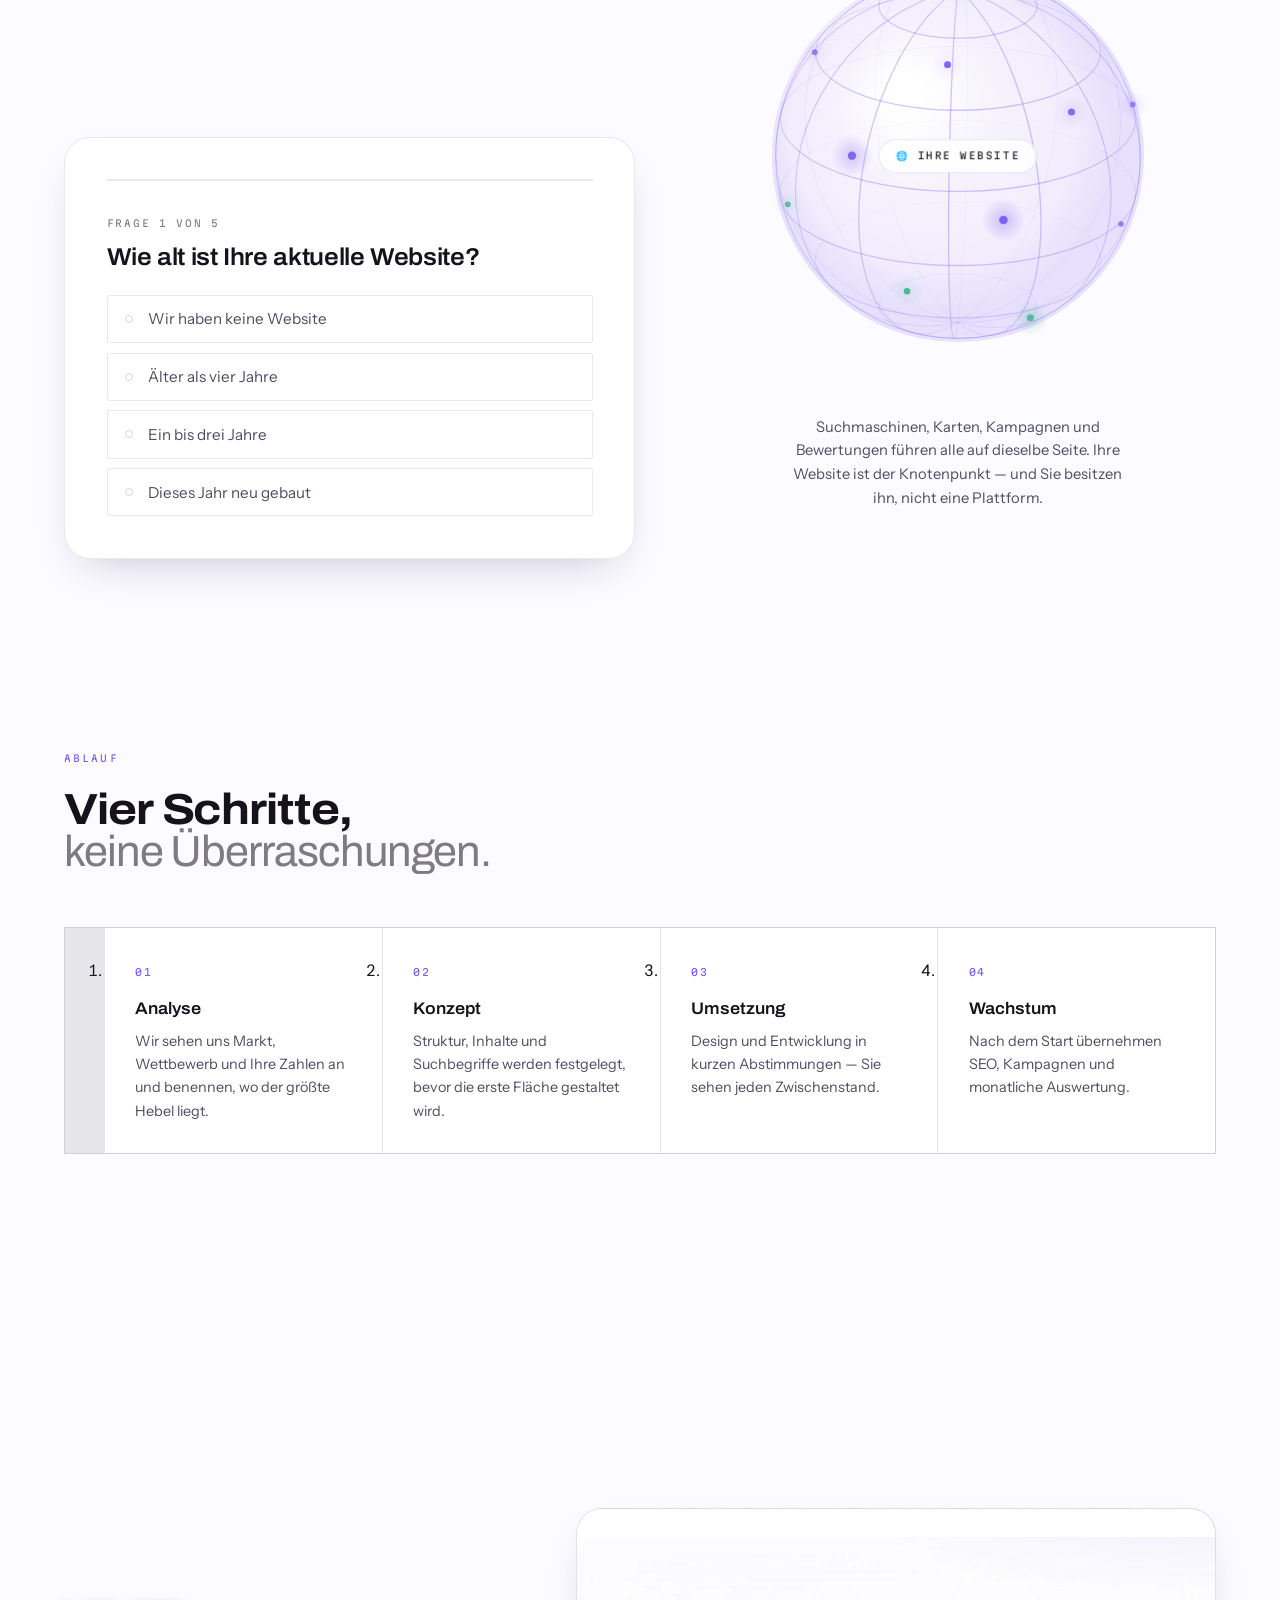
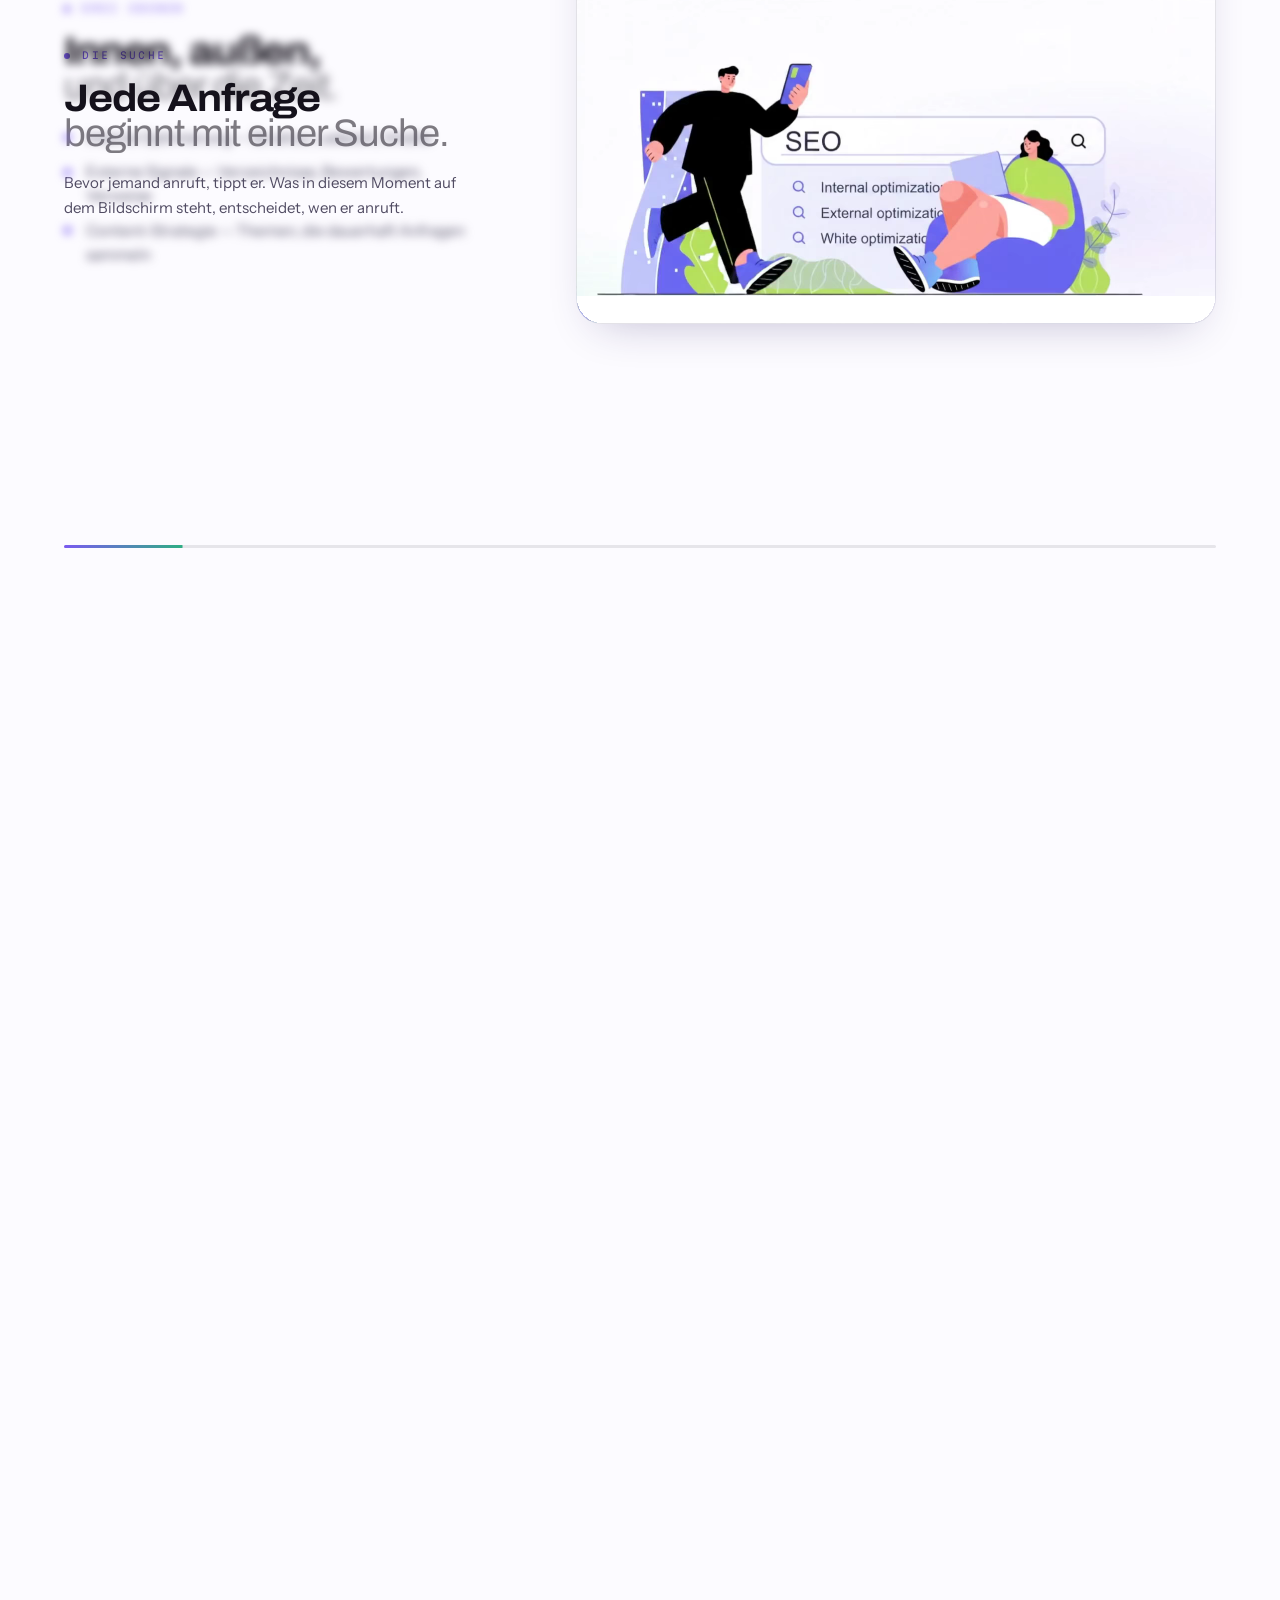
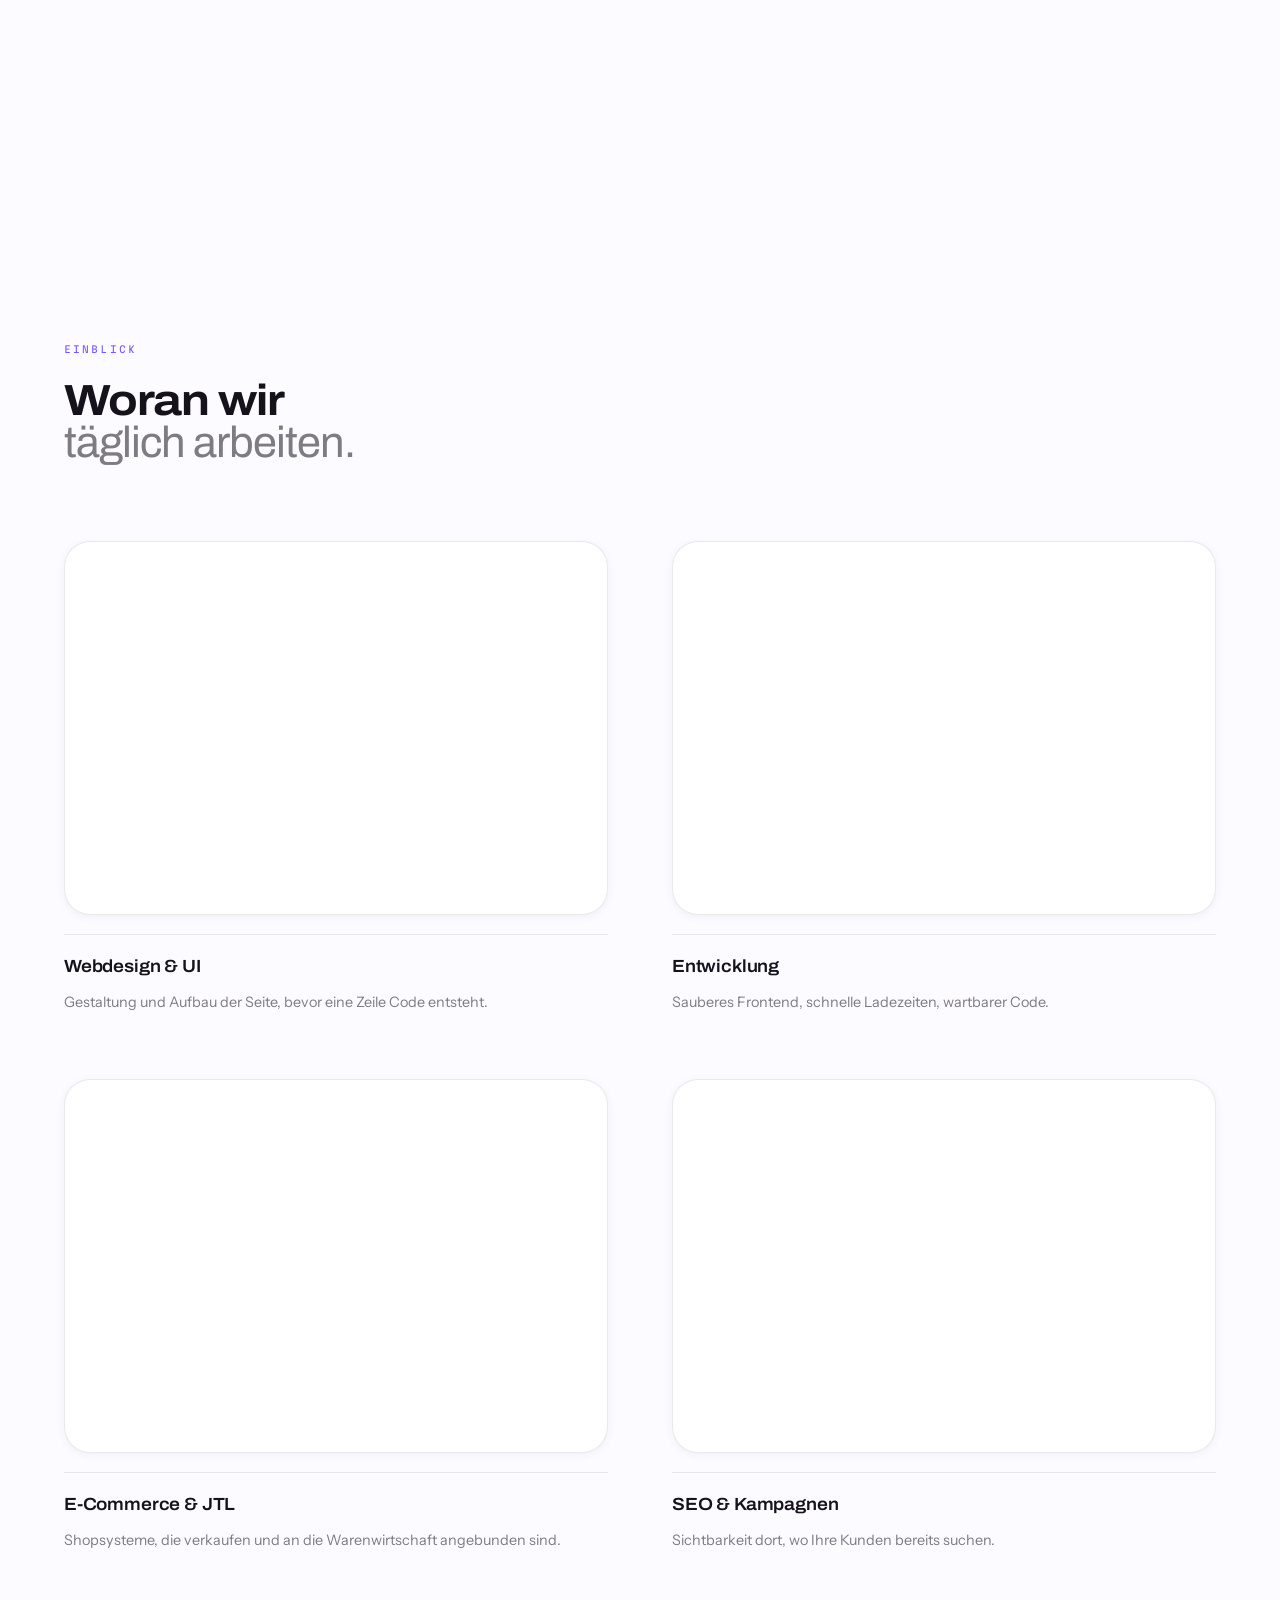
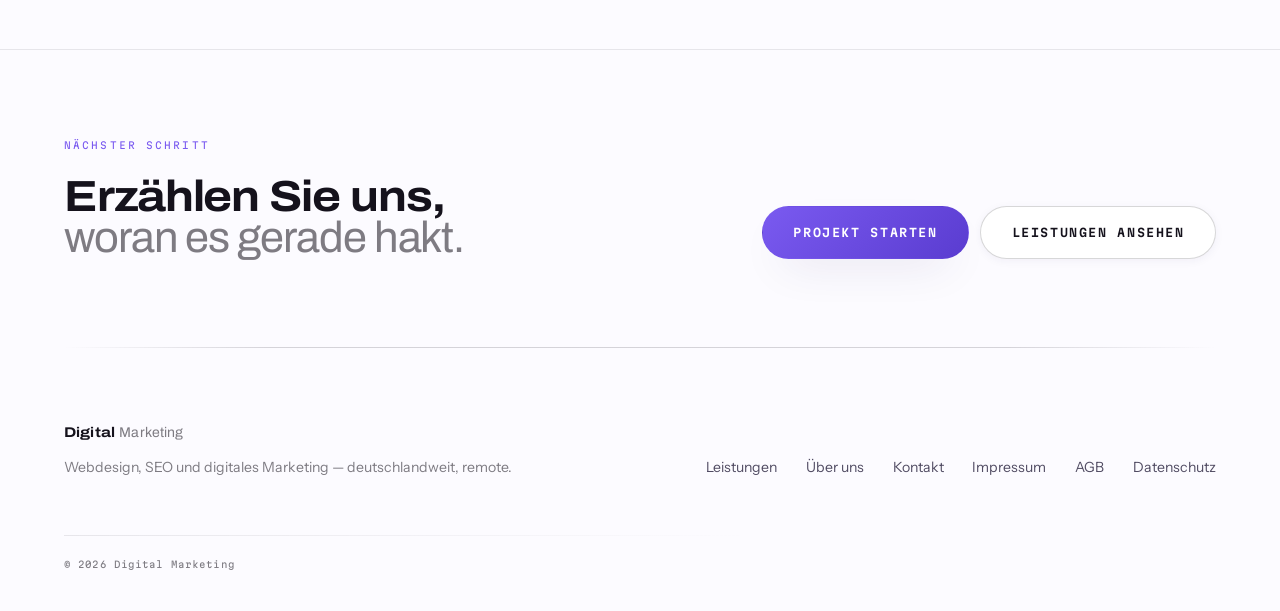
==== commit 4c6f3198: "Globus neben den Sichtbarkeits-Check, eigener Abschnitt entfällt Die Fragekarte ließ auf großen Bild" ====
--- a/index.html
+++ b/index.html
@@ -380,50 +380,40 @@
       </div>
     </section>
 
-    <section class="band" id="netz" aria-labelledby="netz-title">
-      <div class="shell orb">
-        <div>
-          <p class="eyebrow reveal">Im Zentrum</p>
-          <h2 class="section-title reveal" id="netz-title">Ihre Website ist<br><em>der Knotenpunkt.</em></h2>
-          <p class="band__intro reveal">
-            Suchmaschinen, Karten, Kampagnen, Bewertungen und soziale Kanäle sind keine
-            getrennten Baustellen. Sie führen alle auf dieselbe Seite — und deren Qualität
-            entscheidet, ob aus einem Besuch eine Anfrage wird.
+    <section class="band" id="check" aria-labelledby="check-title">
+      <div class="shell check-split">
+        <div class="check-split__main">
+          <header class="band__head">
+            <p class="eyebrow reveal">Kostenlos, ohne Anmeldung</p>
+            <h2 class="section-title reveal" id="check-title">Wie sichtbar ist<br><em>Ihr Betrieb gerade?</em></h2>
+            <p class="band__intro reveal">
+              Fünf Fragen, etwa eine Minute. Sie bekommen sofort eine Einschätzung und die
+              konkreten Lücken benannt. Die Auswertung passiert in Ihrem Browser — es werden
+              keine Daten an uns übertragen.
+            </p>
+          </header>
+
+          <div class="check reveal" data-check>
+            <div class="check__bar" aria-hidden="true"><i data-check-bar></i></div>
+            <div data-check-stage>
+              <noscript>
+                <p>Für den Sichtbarkeits-Check wird JavaScript benötigt.
+                  Schreiben Sie uns stattdessen gern direkt —
+                  <a class="textlink" href="kontakt.html">zum Kontaktformular</a>.</p>
+              </noscript>
+            </div>
+          </div>
+        </div>
+
+        <aside class="check-split__orb reveal">
+          <div class="orb__stage" data-globe>
+            <span class="orb__badge">🌐 Ihre Website</span>
+          </div>
+          <p class="check-split__note">
+            Suchmaschinen, Karten, Kampagnen und Bewertungen führen alle auf dieselbe Seite.
+            Ihre Website ist der Knotenpunkt — und Sie besitzen ihn, nicht eine Plattform.
           </p>
-          <ul class="orb__ring reveal">
-            <li>Alles zahlt auf einen Ort ein, statt sich zu verteilen</li>
-            <li>Jeder Kanal wird an derselben Kennzahl gemessen: Anfragen</li>
-            <li>Sie besitzen diesen Knotenpunkt — nicht eine Plattform</li>
-          </ul>
-        </div>
-        <div class="orb__stage reveal" data-globe>
-          <span class="orb__badge">🌐 Ihre Website</span>
-        </div>
-      </div>
-    </section>
-
-    <section class="band" id="check" aria-labelledby="check-title">
-      <div class="shell">
-        <header class="band__head">
-          <p class="eyebrow reveal">Kostenlos, ohne Anmeldung</p>
-          <h2 class="section-title reveal" id="check-title">Wie sichtbar ist<br><em>Ihr Betrieb gerade?</em></h2>
-          <p class="band__intro reveal">
-            Fünf Fragen, etwa eine Minute. Sie bekommen sofort eine Einschätzung und die
-            konkreten Lücken benannt. Die Auswertung passiert in Ihrem Browser — es werden
-            keine Daten an uns übertragen.
-          </p>
-        </header>
-
-        <div class="check reveal" data-check>
-          <div class="check__bar" aria-hidden="true"><i data-check-bar></i></div>
-          <div data-check-stage>
-            <noscript>
-              <p>Für den Sichtbarkeits-Check wird JavaScript benötigt.
-                Schreiben Sie uns stattdessen gern direkt —
-                <a class="textlink" href="kontakt.html">zum Kontaktformular</a>.</p>
-            </noscript>
-          </div>
-        </div>
+        </aside>
       </div>
     </section>
 
--- a/assets/css/site.css
+++ b/assets/css/site.css
@@ -2754,3 +2754,55 @@
     --step-title: clamp(1.4rem, 7vw, 1.9rem);
   }
 }
+
+/* ======================= Check mit Globus daneben ========================= */
+/* Die Fragekarte ließ die rechte Bildhälfte leer. Der Globus füllt sie und
+   zeigt zugleich, worum es geht: alle Kanäle führen auf eine Seite. */
+
+.check-split {
+  display: grid;
+  grid-template-columns: minmax(0, 1fr);
+  gap: clamp(2rem, 5vw, 4rem);
+  align-items: center;
+}
+
+@media (min-width: 1000px) {
+  .check-split {
+    grid-template-columns: minmax(0, 1.05fr) minmax(0, .95fr);
+  }
+}
+
+.check-split__main {
+  min-width: 0;
+}
+
+.check-split__orb {
+  display: grid;
+  justify-items: center;
+  gap: 1.2rem;
+  min-width: 0;
+}
+
+.check-split__note {
+  margin: 0;
+  max-width: 34ch;
+  text-align: center;
+  font-size: .92rem;
+  color: var(--ink-2);
+}
+
+/* Auf kleinen Geräten steht die Kugel über den Fragen: Sie erklärt das
+   Thema, bevor gefragt wird, und kostet dort keine Höhe im Lesefluss. */
+@media (max-width: 999px) {
+  .check-split__orb {
+    order: -1;
+  }
+
+  .check-split .orb__stage {
+    width: min(100%, 20rem);
+  }
+
+  .check-split__note {
+    font-size: .88rem;
+  }
+}
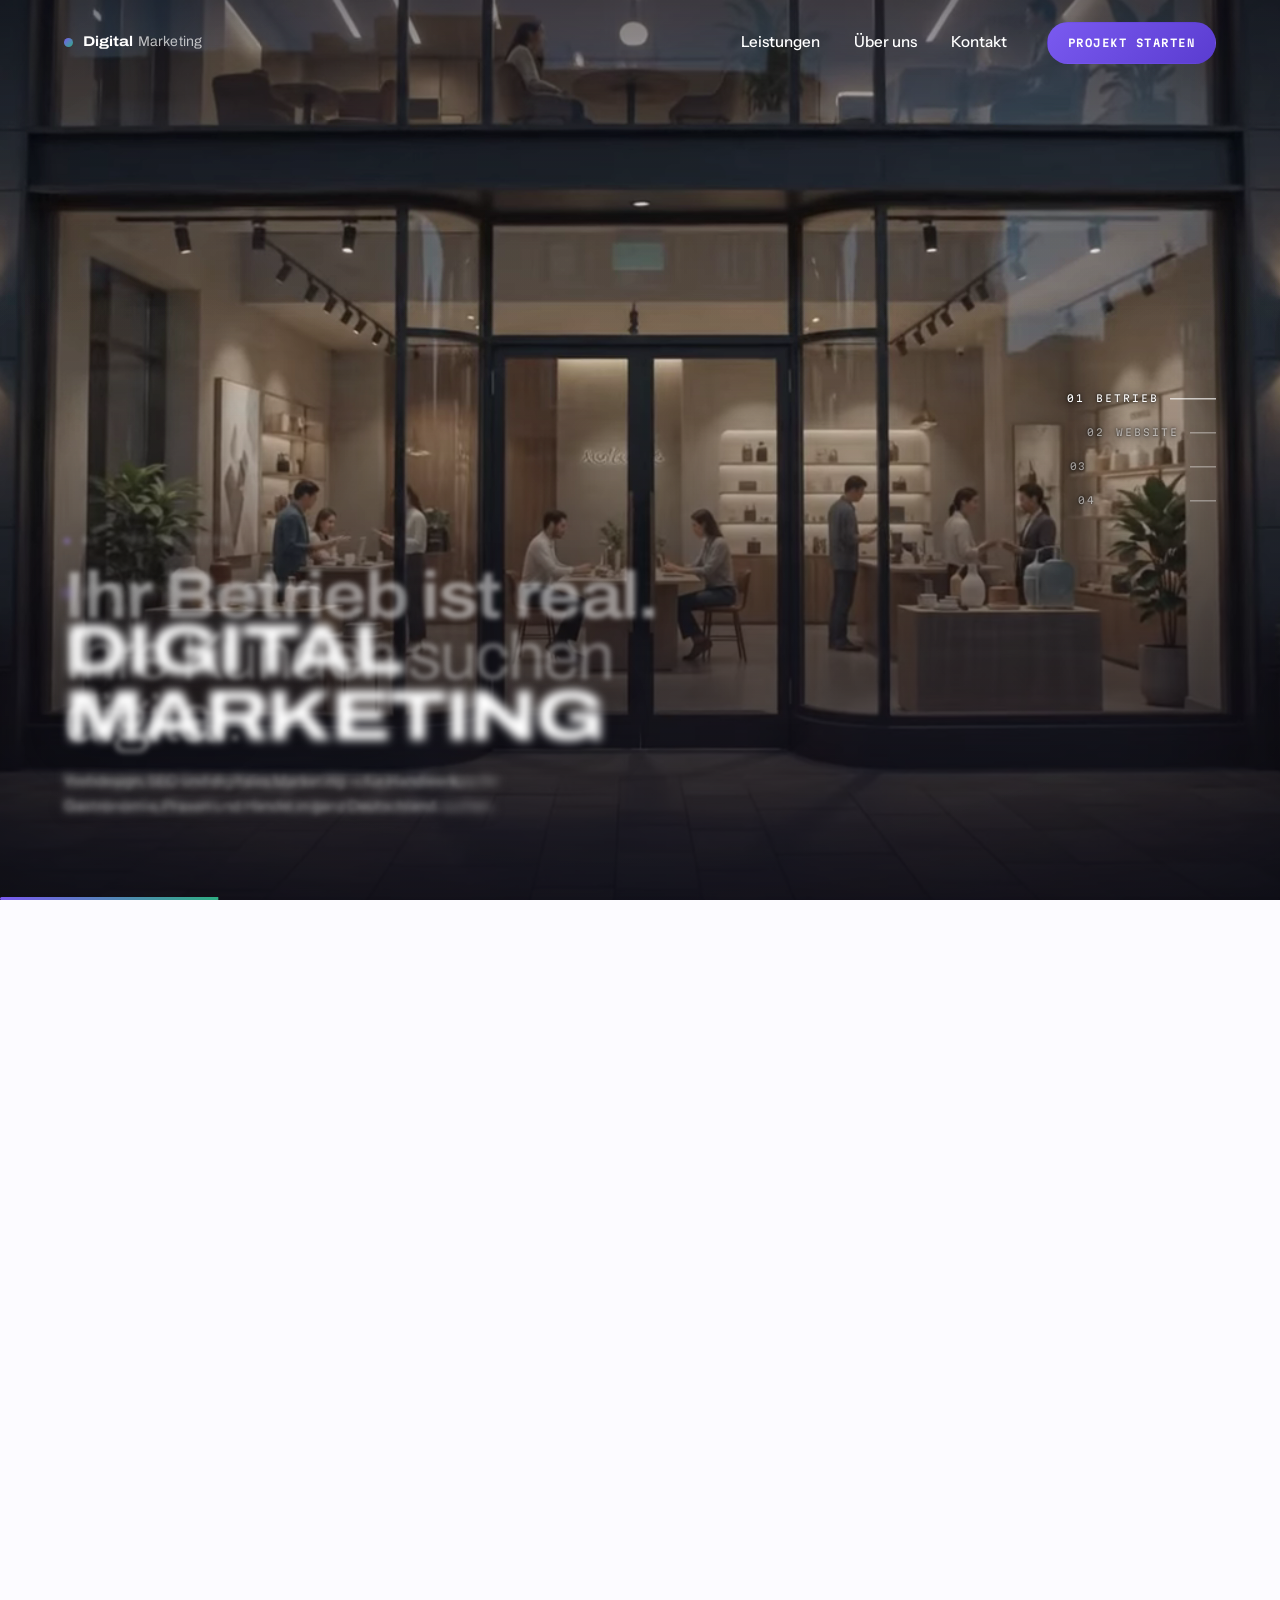
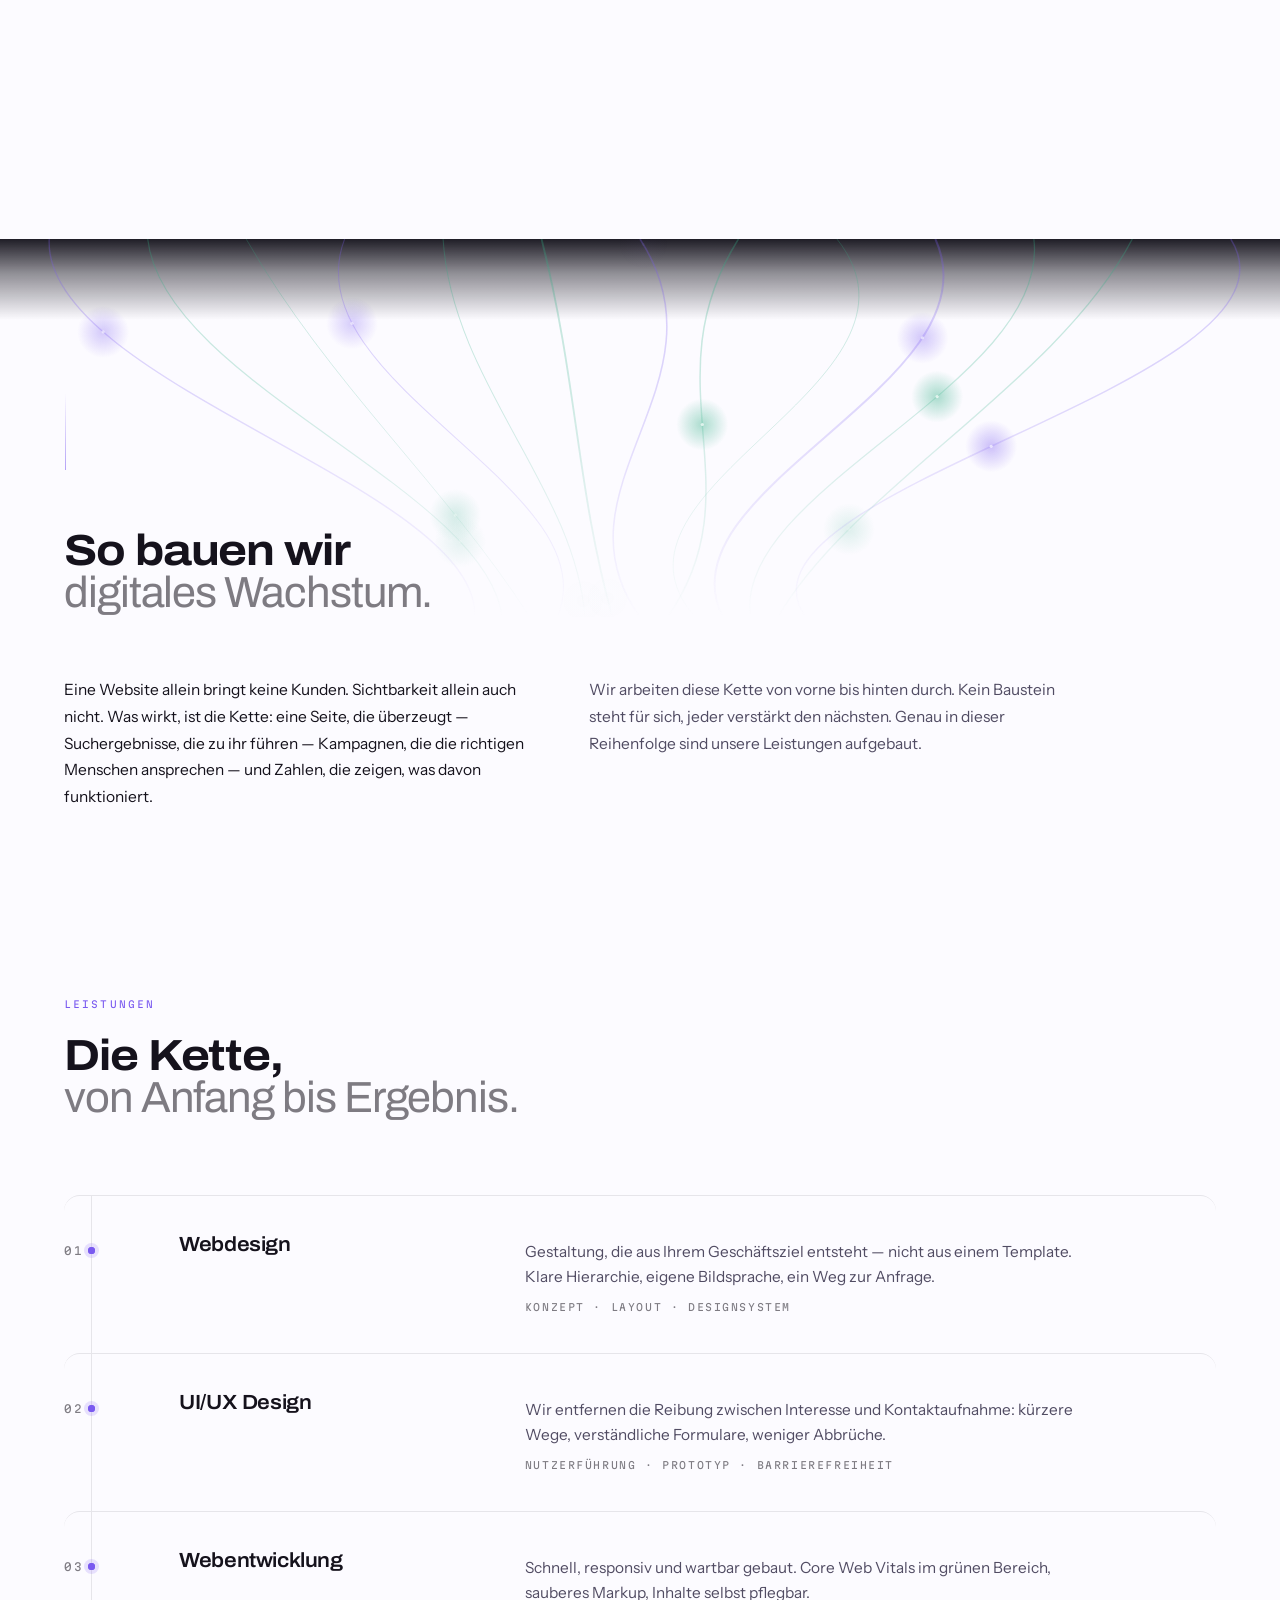
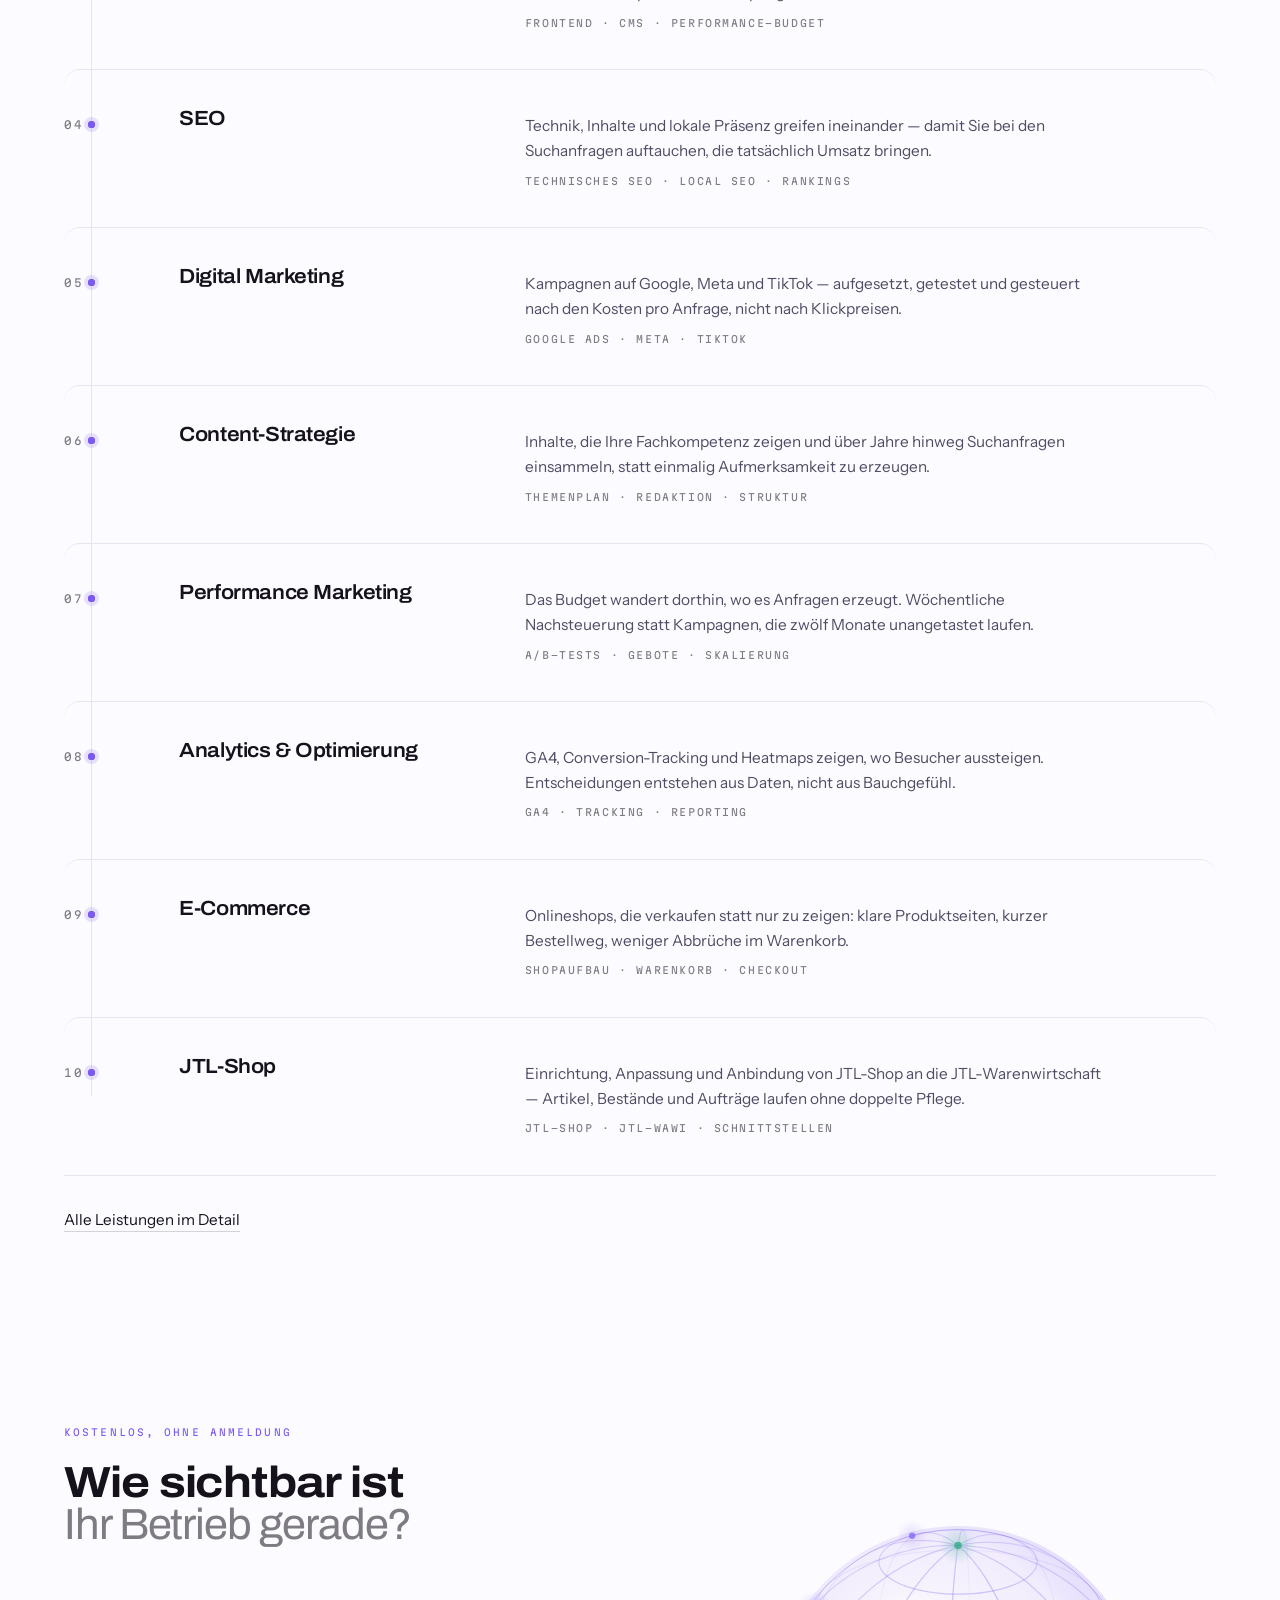
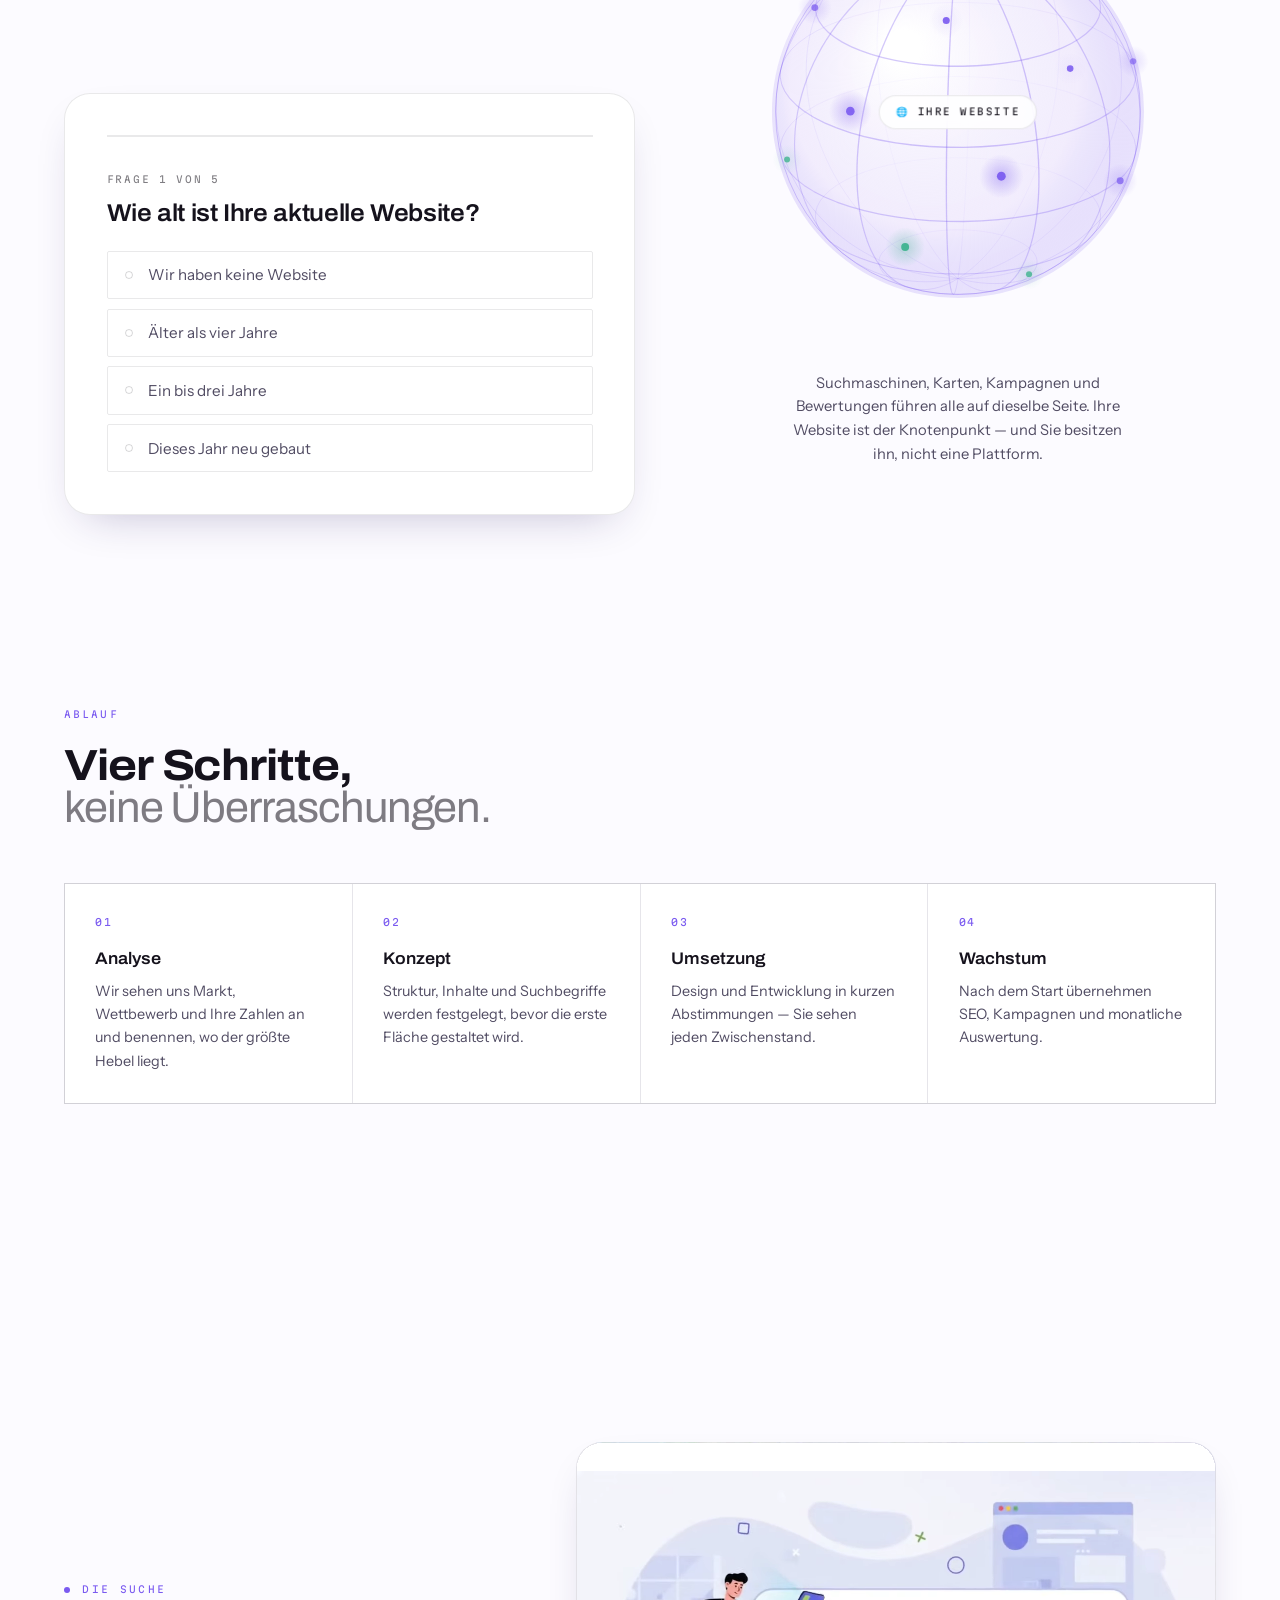
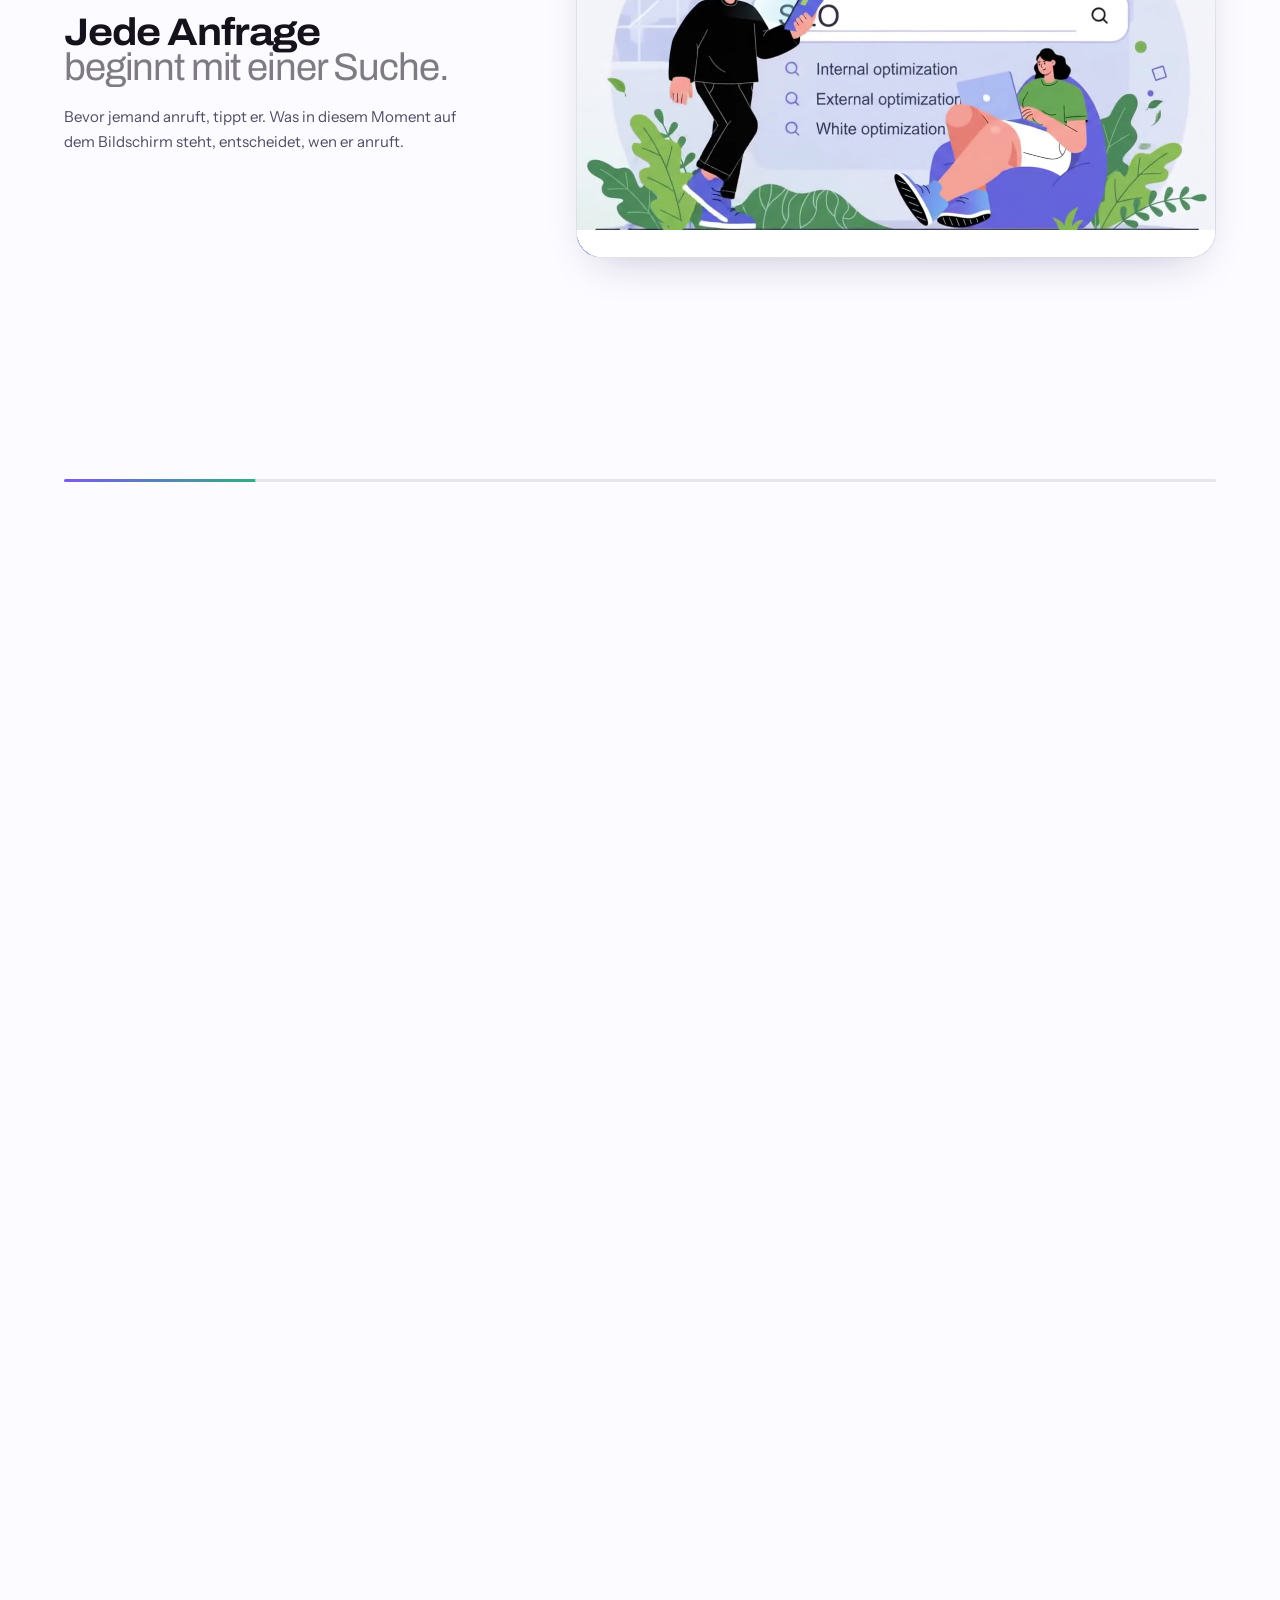
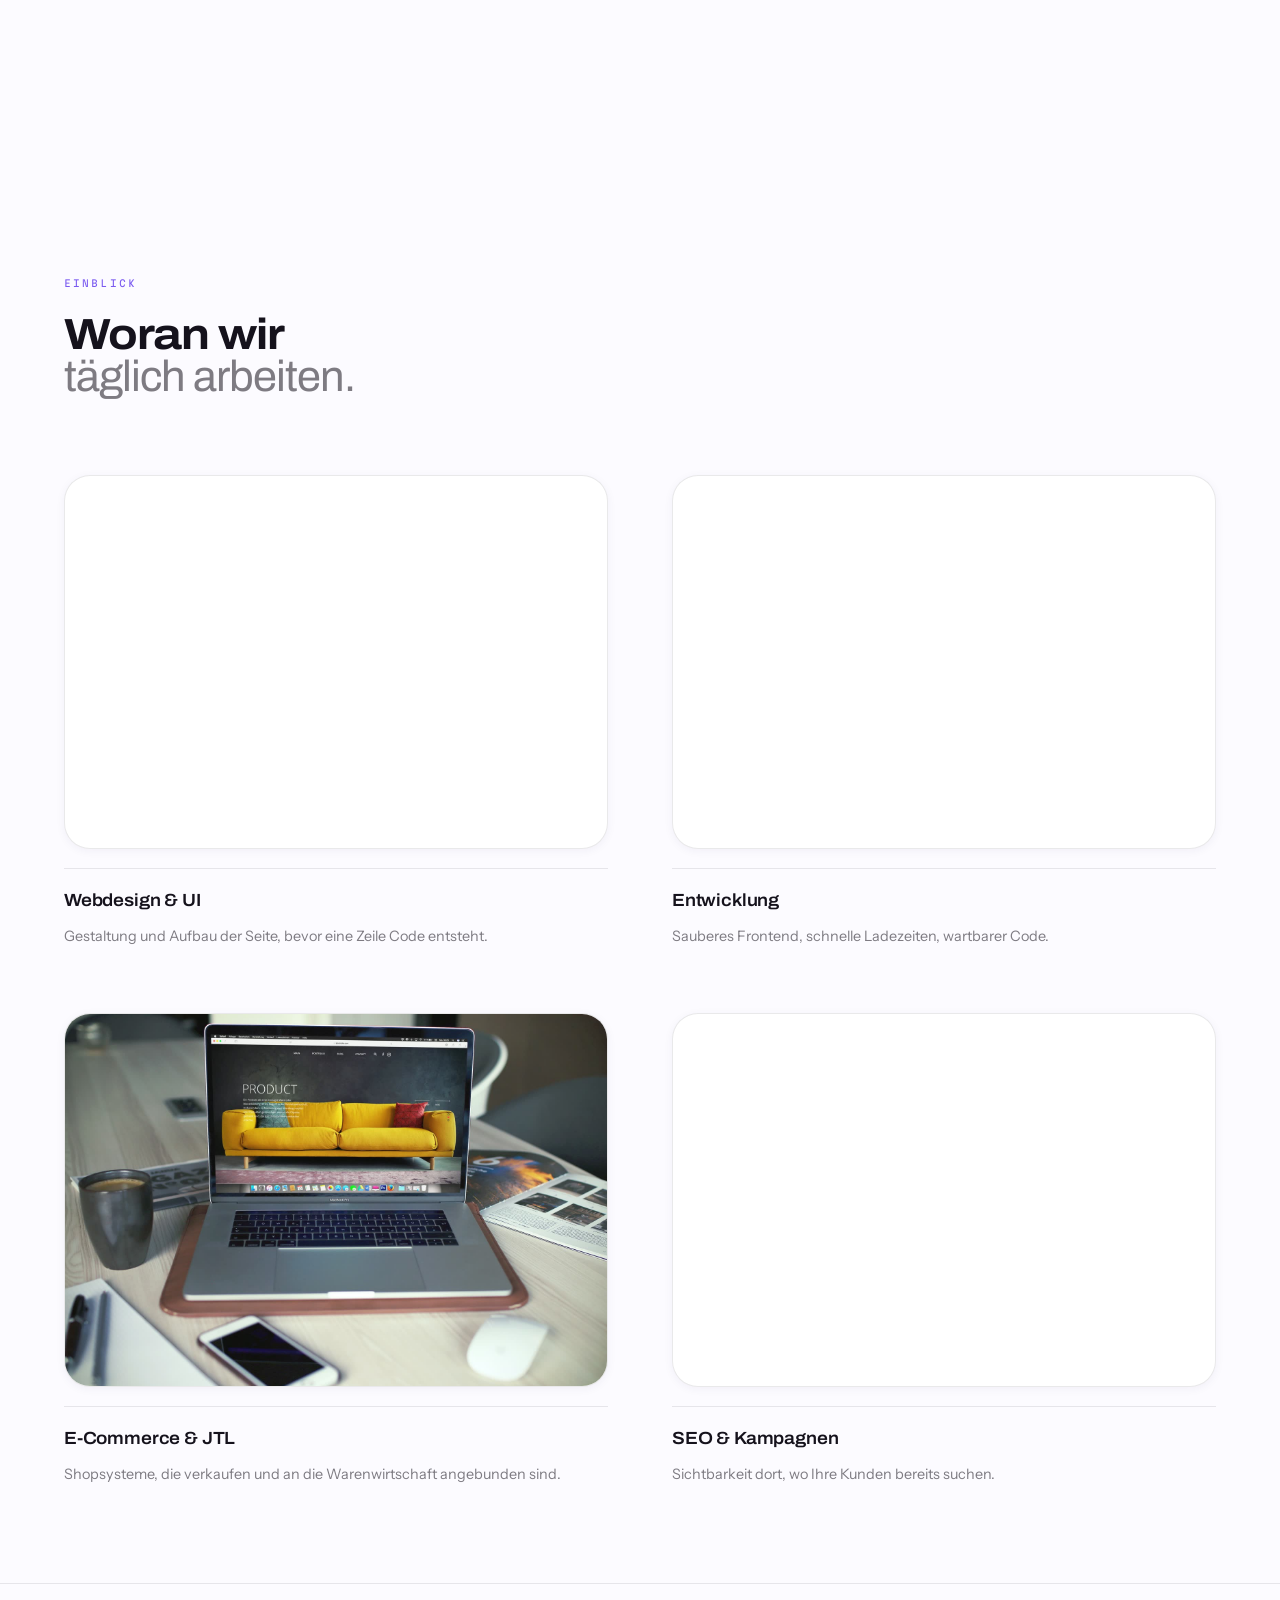
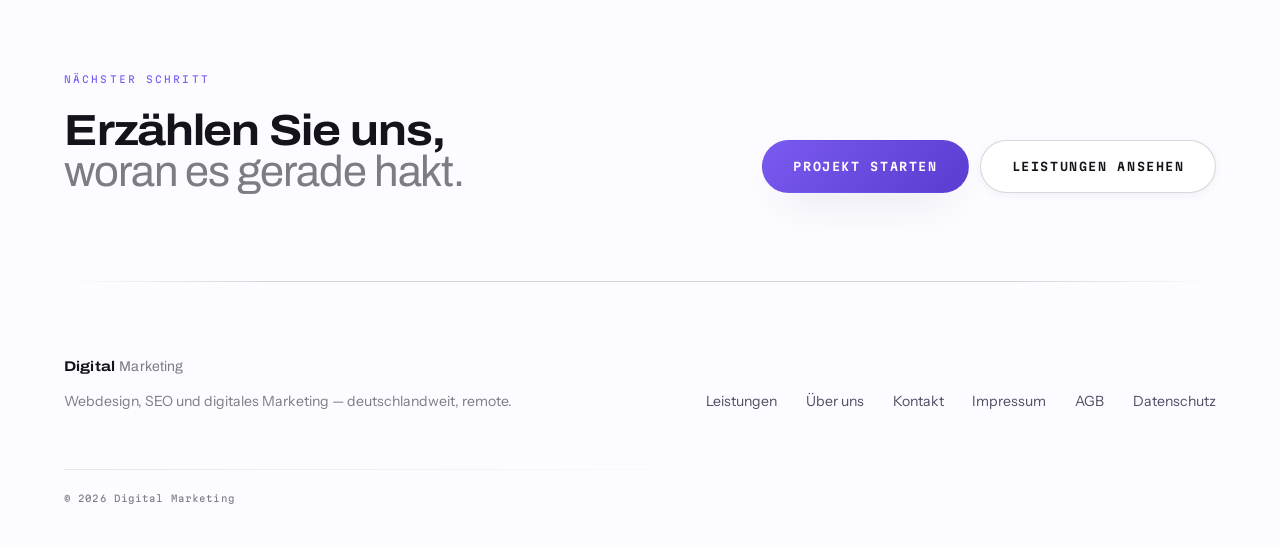
==== commit 47e2aed9: "Scroll-Storytelling live reparieren: Video aus dem Arbeitsspeicher Auf der öffentlichen Seite blieb " ====
--- a/index.html
+++ b/index.html
@@ -1,8 +1,22 @@
 <!DOCTYPE html>
-<html lang="de">
+<html lang="de" class="no-js">
 
 <head>
   <meta charset="utf-8">
+  <script>
+    /* Sofort auf "js" schalten, damit die statische Fassung nicht kurz
+       aufblitzt. Meldet sich das Story-Skript aber nicht innerhalb weniger
+       Sekunden zurück — blockiert, Ladefehler, Netz weg —, wird wieder auf
+       die statische Fassung umgestellt, damit nie leere Abschnitte
+       stehenbleiben. */
+    (function (d) {
+      var h = d.documentElement;
+      h.className = h.className.replace("no-js", "js");
+      setTimeout(function () {
+        if (!window.__siteBoot) h.className = h.className.replace("js", "no-js");
+      }, 3500);
+    })(document);
+  </script>
   <meta name="viewport" content="width=device-width, initial-scale=1">
 
   <title>Digital Marketing — Webdesign & Online-Marketing Agentur</title>
--- a/assets/css/site.css
+++ b/assets/css/site.css
@@ -1525,8 +1525,8 @@
   .rail {
     top: auto;
     bottom: 3.2rem;
-    left: var(--stage-x);
-    right: var(--stage-x);
+    left: var(--gutter);
+    right: var(--gutter);
     transform: none;
     display: flex;
     justify-content: space-between;
@@ -1576,11 +1576,12 @@
   .stage__media {
     top: 8.5svh;
     bottom: auto;
-    left: var(--stage-x);
-    right: var(--stage-x);
-    height: calc((100vw - 2 * var(--gutter)) * 0.5625);
+    left: 0;
+    right: 0;
+    height: calc(100vw * 0.5625);
     background-size: cover;
-    box-shadow: var(--shadow);
+    border-radius: 0;
+    box-shadow: none;
   }
 
   /* Unter dem Band steht der Text auf hellem Grund — hier gelten die
@@ -1644,10 +1645,13 @@
      Bauchbinde im Film. Dadurch kann kein Beat ins Bild hineinwachsen,
      auch der lange Schlussblock mit den beiden Schaltflächen nicht. */
   .stage__beats {
-    align-items: start;
-    padding-top: calc(8.5svh + (100vw - 2 * var(--gutter)) * 0.5625 + 1.5rem);
-    padding-bottom: clamp(5rem, 13vh, 7rem);
-    padding-inline: 0;
+    /* Der Text sitzt mittig zwischen Videoband und Kapitelanzeige, statt
+       direkt unter dem Band zu kleben und darunter eine große Lücke zu
+       lassen. */
+    align-items: center;
+    padding-top: calc(8.5svh + 100vw * 0.5625 + 1.2rem);
+    padding-bottom: clamp(5.5rem, 14vh, 7.5rem);
+    padding-inline: var(--gutter);
   }
 
   .beat--cta .beat__display {
@@ -1688,7 +1692,7 @@
   }
 
   .stage__beats {
-    padding-top: calc(4.5svh + (100vw - 2 * var(--gutter)) * 0.5625 + 1rem);
+    padding-top: calc(4.5svh + 100vw * 0.5625 + .9rem);
     padding-bottom: clamp(4.5rem, 11vh, 6rem);
   }
 
@@ -2139,6 +2143,9 @@
 
 .steps {
   counter-reset: step;
+  list-style: none;
+  margin: 0;
+  padding: 0;
   display: grid;
   gap: 1px;
   background: var(--line);
@@ -2426,22 +2433,28 @@
    noch nicht gescrollt wurde, und wechselt beim Anheften auf dunkle Schrift.
    ========================================================================== */
 
-body:not(.subpage) .masthead:not(.is-stuck) .wordmark,
-body:not(.subpage) .masthead:not(.is-stuck) .mainnav__list a,
-body:not(.subpage) .masthead:not(.is-stuck) .menutoggle {
-  color: #FFFFFF;
-}
-
-body:not(.subpage) .masthead:not(.is-stuck) .wordmark__thin {
-  color: rgba(255, 255, 255, .7);
-}
-
-body:not(.subpage) .masthead:not(.is-stuck) .menutoggle__bars i {
-  background: #FFFFFF;
-}
-
-body:not(.subpage) .masthead:not(.is-stuck) .mainnav__list a::after {
-  background: #FFFFFF;
+@media (min-width: 861px), (orientation: landscape) {
+
+  body:not(.subpage) .masthead:not(.is-stuck) .wordmark,
+  body:not(.subpage) .masthead:not(.is-stuck) .mainnav__list a,
+  body:not(.subpage) .masthead:not(.is-stuck) .menutoggle {
+    color: #FFFFFF;
+  }
+}
+
+@media (min-width: 861px), (orientation: landscape) {
+
+  body:not(.subpage) .masthead:not(.is-stuck) .wordmark__thin {
+    color: rgba(255, 255, 255, .7);
+  }
+
+  body:not(.subpage) .masthead:not(.is-stuck) .menutoggle__bars i {
+    background: #FFFFFF;
+  }
+
+  body:not(.subpage) .masthead:not(.is-stuck) .mainnav__list a::after {
+    background: #FFFFFF;
+  }
 }
 
 /* ============================ Lichtadern-Übergang ========================= */
@@ -2450,10 +2463,20 @@
 
 .streams {
   position: relative;
-  height: clamp(9rem, 22vh, 16rem);
+  z-index: 0;
+  height: clamp(16rem, 42vh, 30rem);
   margin-top: -1px;
+  /* Der untere Teil schiebt sich hinter den folgenden Abschnitt, damit die
+     Adern nicht abbrechen, sondern hinter der Überschrift auslaufen. */
+  margin-bottom: clamp(-14rem, -26vh, -7rem);
   overflow: hidden;
   pointer-events: none;
+}
+
+/* Der nachfolgende Abschnitt liegt darüber, sonst verschwände sein Text. */
+.bridge {
+  position: relative;
+  z-index: 1;
 }
 
 .streams canvas {
@@ -2467,7 +2490,7 @@
   content: "";
   position: absolute;
   inset: 0 0 auto;
-  height: 62%;
+  height: clamp(4rem, 9vh, 7rem);
   background: linear-gradient(180deg, rgba(12, 10, 20, .92) 0%, rgba(12, 10, 20, .45) 42%, rgba(12, 10, 20, 0) 100%);
 }
 
@@ -2491,6 +2514,10 @@
 .orb__stage {
   position: relative;
   aspect-ratio: 1;
+  /* Die Leinwand bekommt ihre Pixelmaße von JavaScript. Ohne diese Grenze
+     kann ein einmal gemessener Wert die Spalte breiter machen als die
+     Seite. */
+  max-width: 100%;
   width: min(100%, 30rem);
   margin-inline: auto;
   display: grid;
@@ -2499,6 +2526,8 @@
 
 .orb__stage canvas {
   display: block;
+  max-width: 100%;
+  height: auto;
 }
 
 .orb__badge {
@@ -2709,8 +2738,11 @@
   .story--light .stage__beats {
     inset: 0 var(--stage-x) var(--stage-bottom);
     width: auto;
-    align-items: end;
-    padding-top: calc(clamp(4.5rem, 10vh, 7rem) + min(40vh, 15rem) + 1.5rem);
+    /* Wie im Hero: mittig im freien Raum unter dem Bild, statt unten zu
+       kleben und eine große Lücke zu lassen. */
+    align-items: center;
+    padding-top: calc(clamp(4.5rem, 10vh, 7rem) + min(40vh, 15rem) + 1.4rem);
+    padding-bottom: clamp(3rem, 8vh, 4.5rem);
   }
 
   .story--light .beat__display {
@@ -2778,9 +2810,14 @@
 
 .check-split__orb {
   display: grid;
+  grid-template-columns: minmax(0, 1fr);
   justify-items: center;
   gap: 1.2rem;
   min-width: 0;
+}
+
+.check-split__orb > * {
+  max-width: 100%;
 }
 
 .check-split__note {
@@ -2806,3 +2843,116 @@
     font-size: .88rem;
   }
 }
+
+/* Im Hochformat standen Ziffer und Kettenpunkt übereinander, weil die
+   Indexspalte dort schmaler ist als der Abstand des Punktes. Der Punkt
+   rückt an den Rand, die Ziffer dahinter. */
+@media (max-width: 700px) {
+  .node::before,
+  .node__index::before {
+    left: .5rem;
+  }
+
+  .node__index {
+    padding-left: 1.35rem;
+  }
+}
+
+/* ==========================================================================
+   Sicherheitsnetz ohne JavaScript
+   Die Story-Texte und die eingeblendeten Abschnitte starten unsichtbar und
+   werden per Skript sichtbar gemacht. Bleibt das Skript aus — blockiert,
+   Ladefehler, abgeschaltet —, wäre die halbe Seite leer. Diese Regeln
+   liefern in dem Fall dieselbe statische Fassung wie bei reduzierter
+   Bewegung: alles lesbar, nur ohne Bewegung.
+   ========================================================================== */
+
+.no-js .reveal {
+  opacity: 1;
+  transform: none;
+}
+
+.no-js .story {
+  height: auto;
+}
+
+.no-js .story__stage {
+  position: static;
+  height: auto;
+  overflow: visible;
+}
+
+.no-js .stage__media {
+  position: relative;
+  inset: auto;
+  width: auto;
+  height: 56vh;
+  min-height: 260px;
+  transform: none;
+  margin: 0 var(--gutter);
+  border-radius: var(--radius-lg);
+}
+
+.no-js .stage__video,
+.no-js .stage__vignette,
+.no-js .rail,
+.no-js .scrub,
+.no-js .scrollcue,
+.no-js .streams {
+  display: none;
+}
+
+.no-js .stage__beats {
+  position: static;
+  display: block;
+  width: auto;
+  padding: clamp(2rem, 5vw, 3rem) var(--gutter) var(--band);
+  color: var(--ink);
+}
+
+.no-js .beat {
+  opacity: 1;
+  transform: none;
+  filter: none;
+  max-width: 68ch;
+  pointer-events: auto;
+  padding: clamp(1.6rem, 4vw, 2.6rem) 0;
+  border-top: 1px solid var(--line);
+}
+
+.no-js .beat:first-child {
+  border-top: 0;
+}
+
+.no-js .beat__display,
+.no-js .beat__statement,
+.no-js .beat__lead,
+.no-js .beat__eyebrow {
+  text-shadow: none;
+}
+
+.no-js .beat__display em,
+.no-js .beat__lead {
+  color: var(--ink-2);
+}
+
+.no-js .beat__eyebrow {
+  color: var(--ink-3);
+}
+
+.no-js .beat__statement em {
+  color: var(--violet-deep);
+}
+
+.no-js .beat__swap {
+  opacity: 1;
+  transform: none;
+}
+
+.no-js .stage__beats .btn--ghost {
+  background: var(--card);
+  color: var(--ink);
+  border-color: var(--line-strong);
+  backdrop-filter: none;
+  -webkit-backdrop-filter: none;
+}
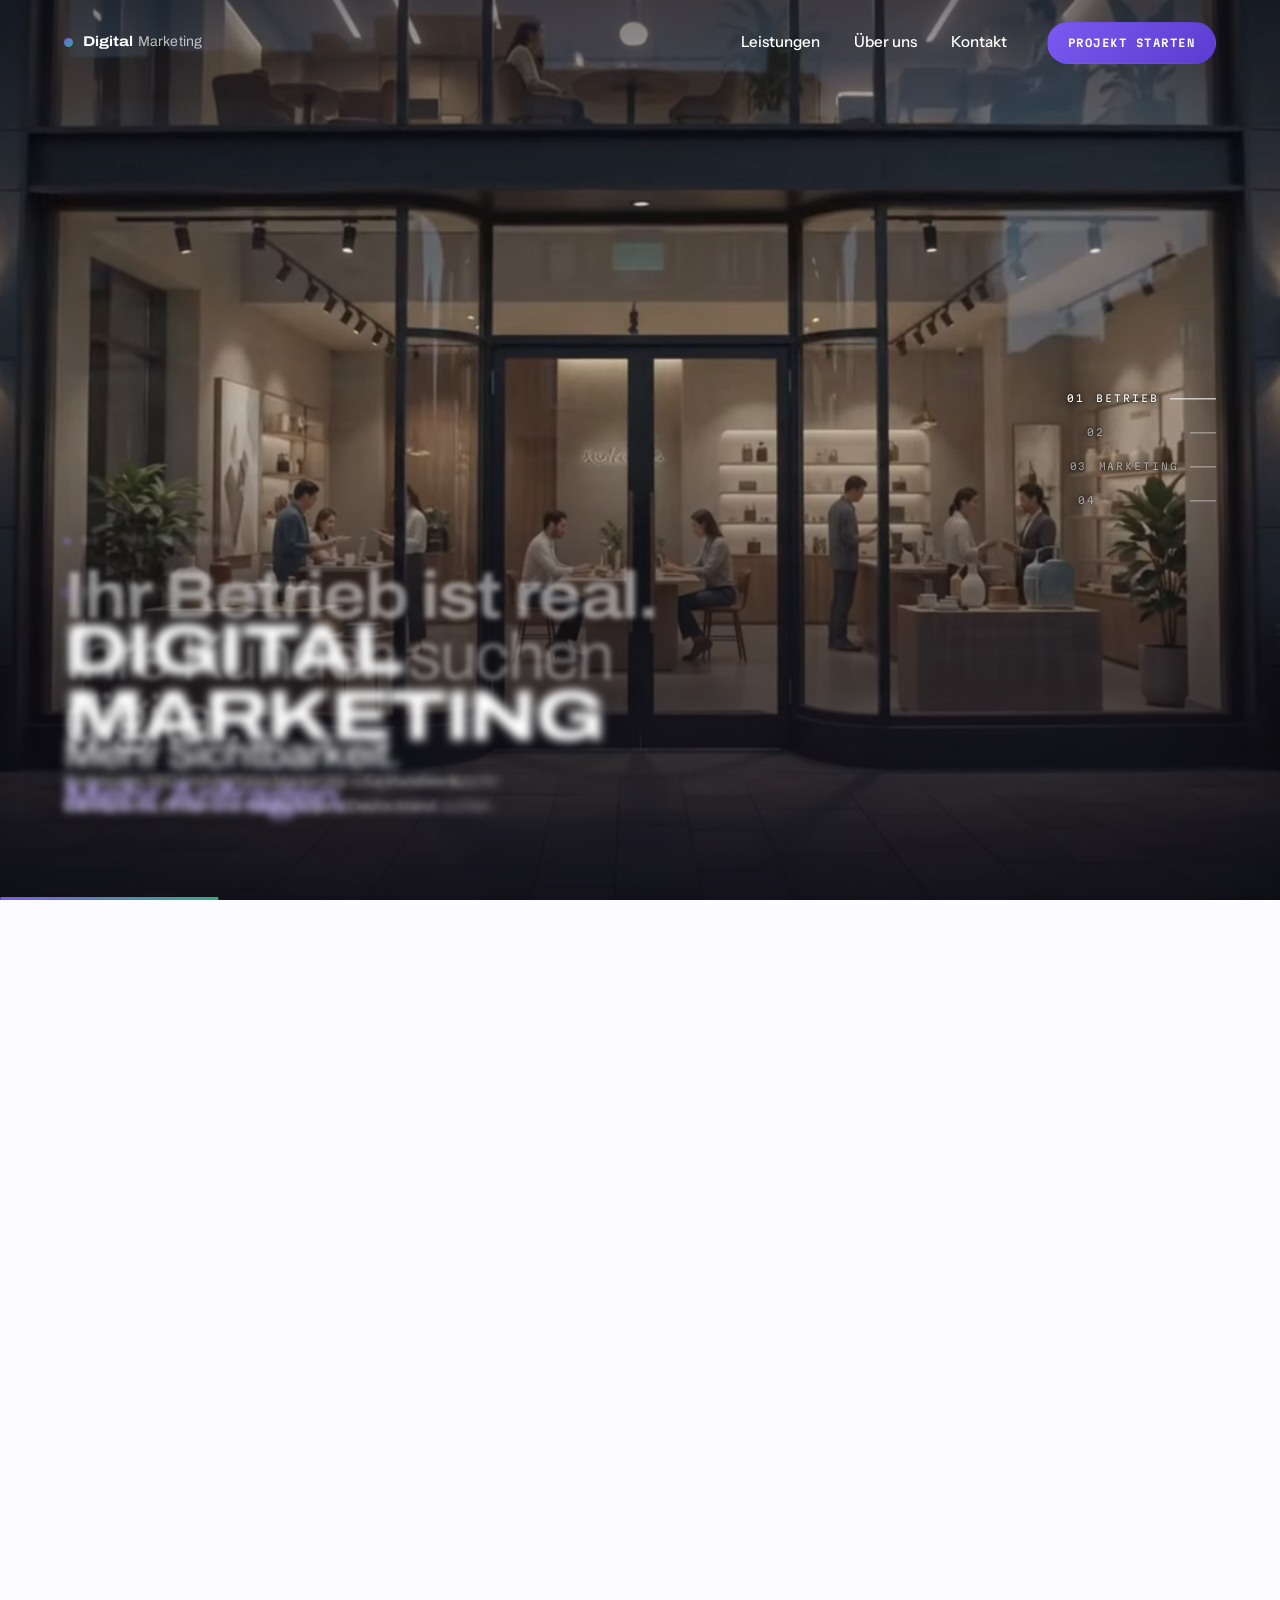
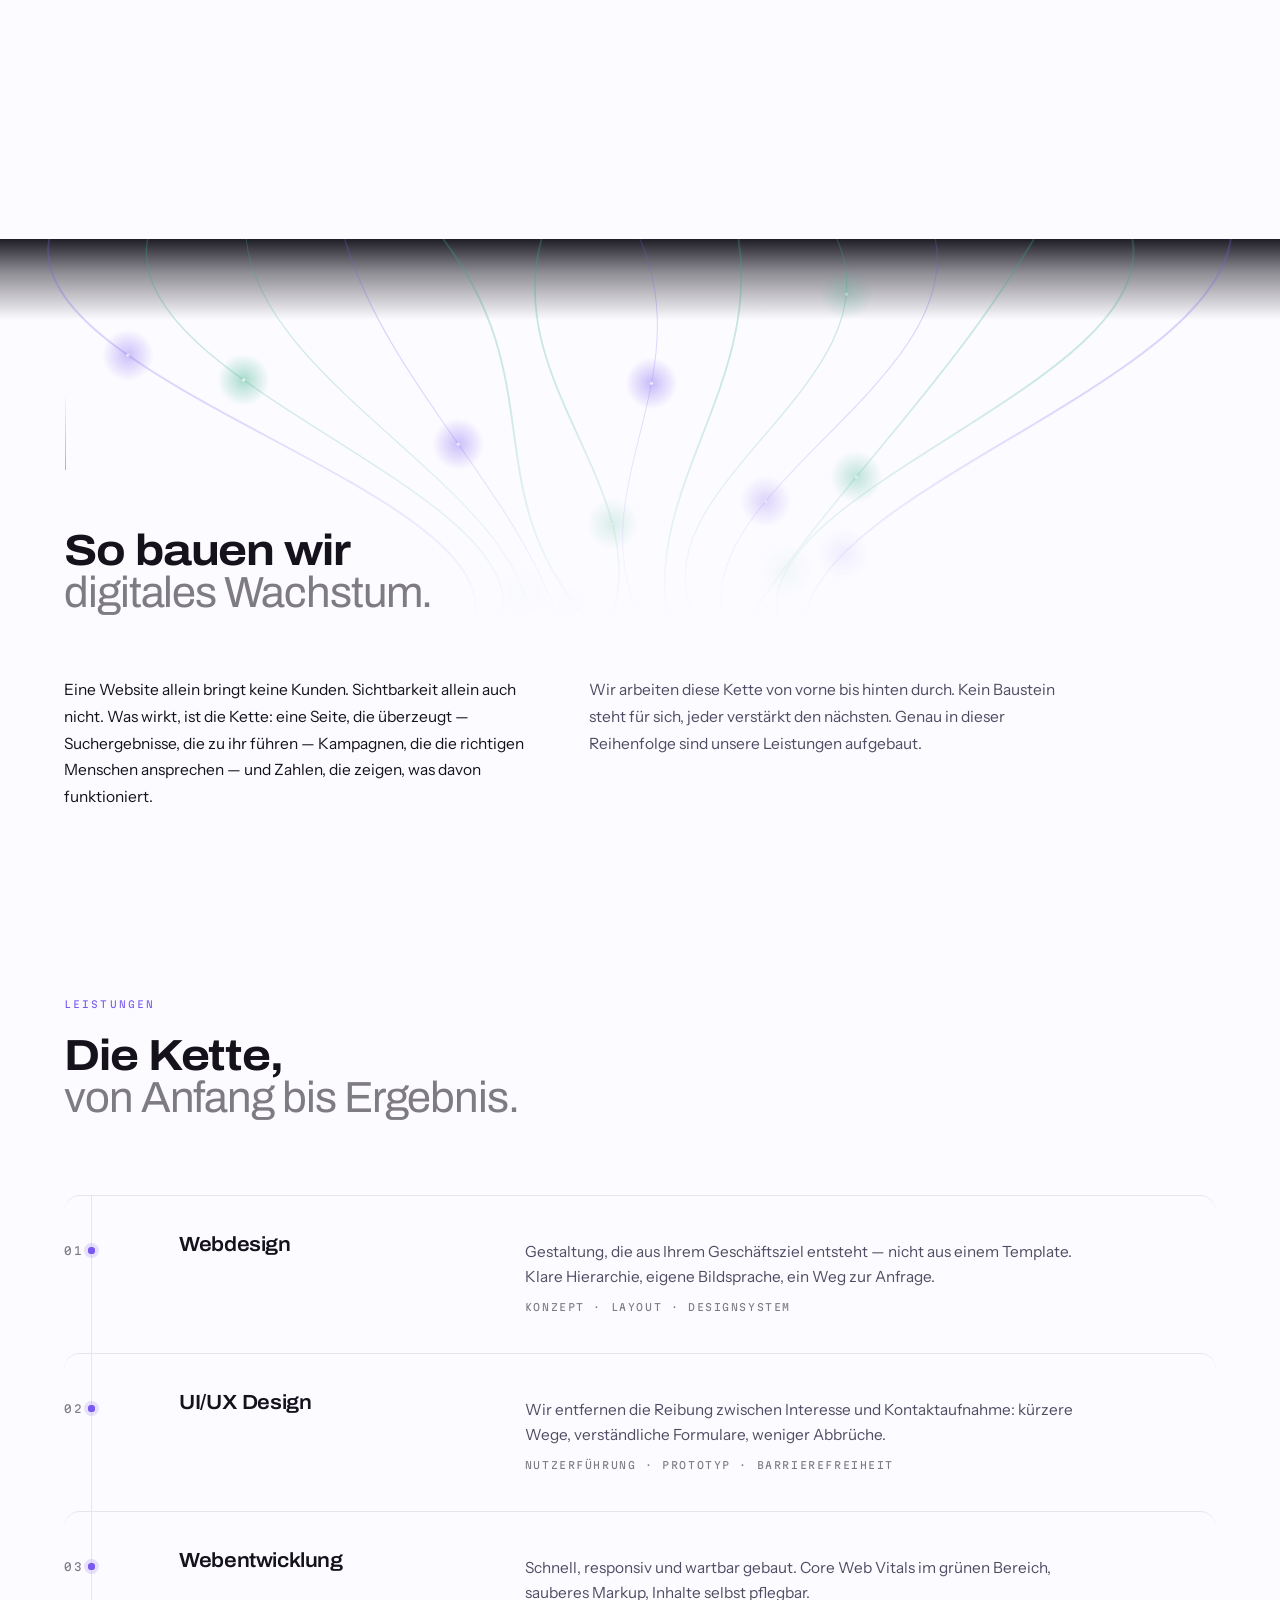
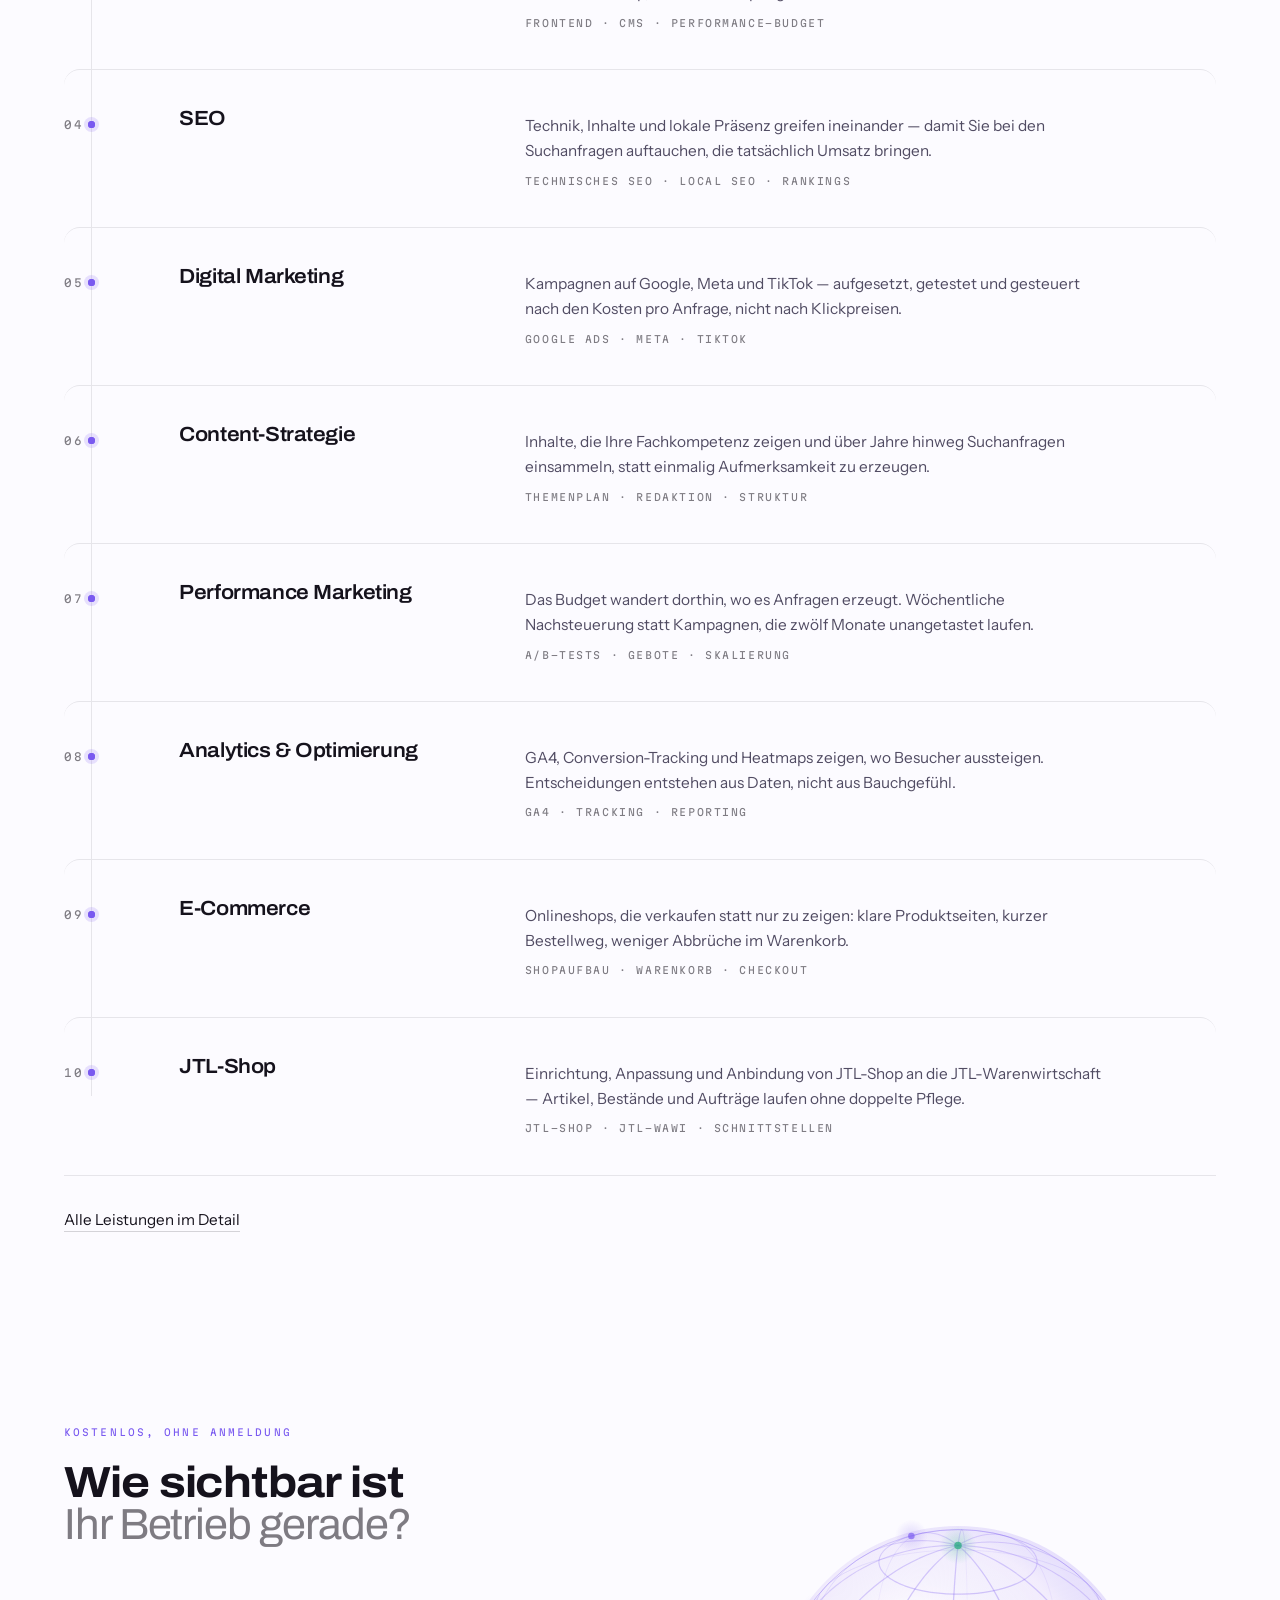
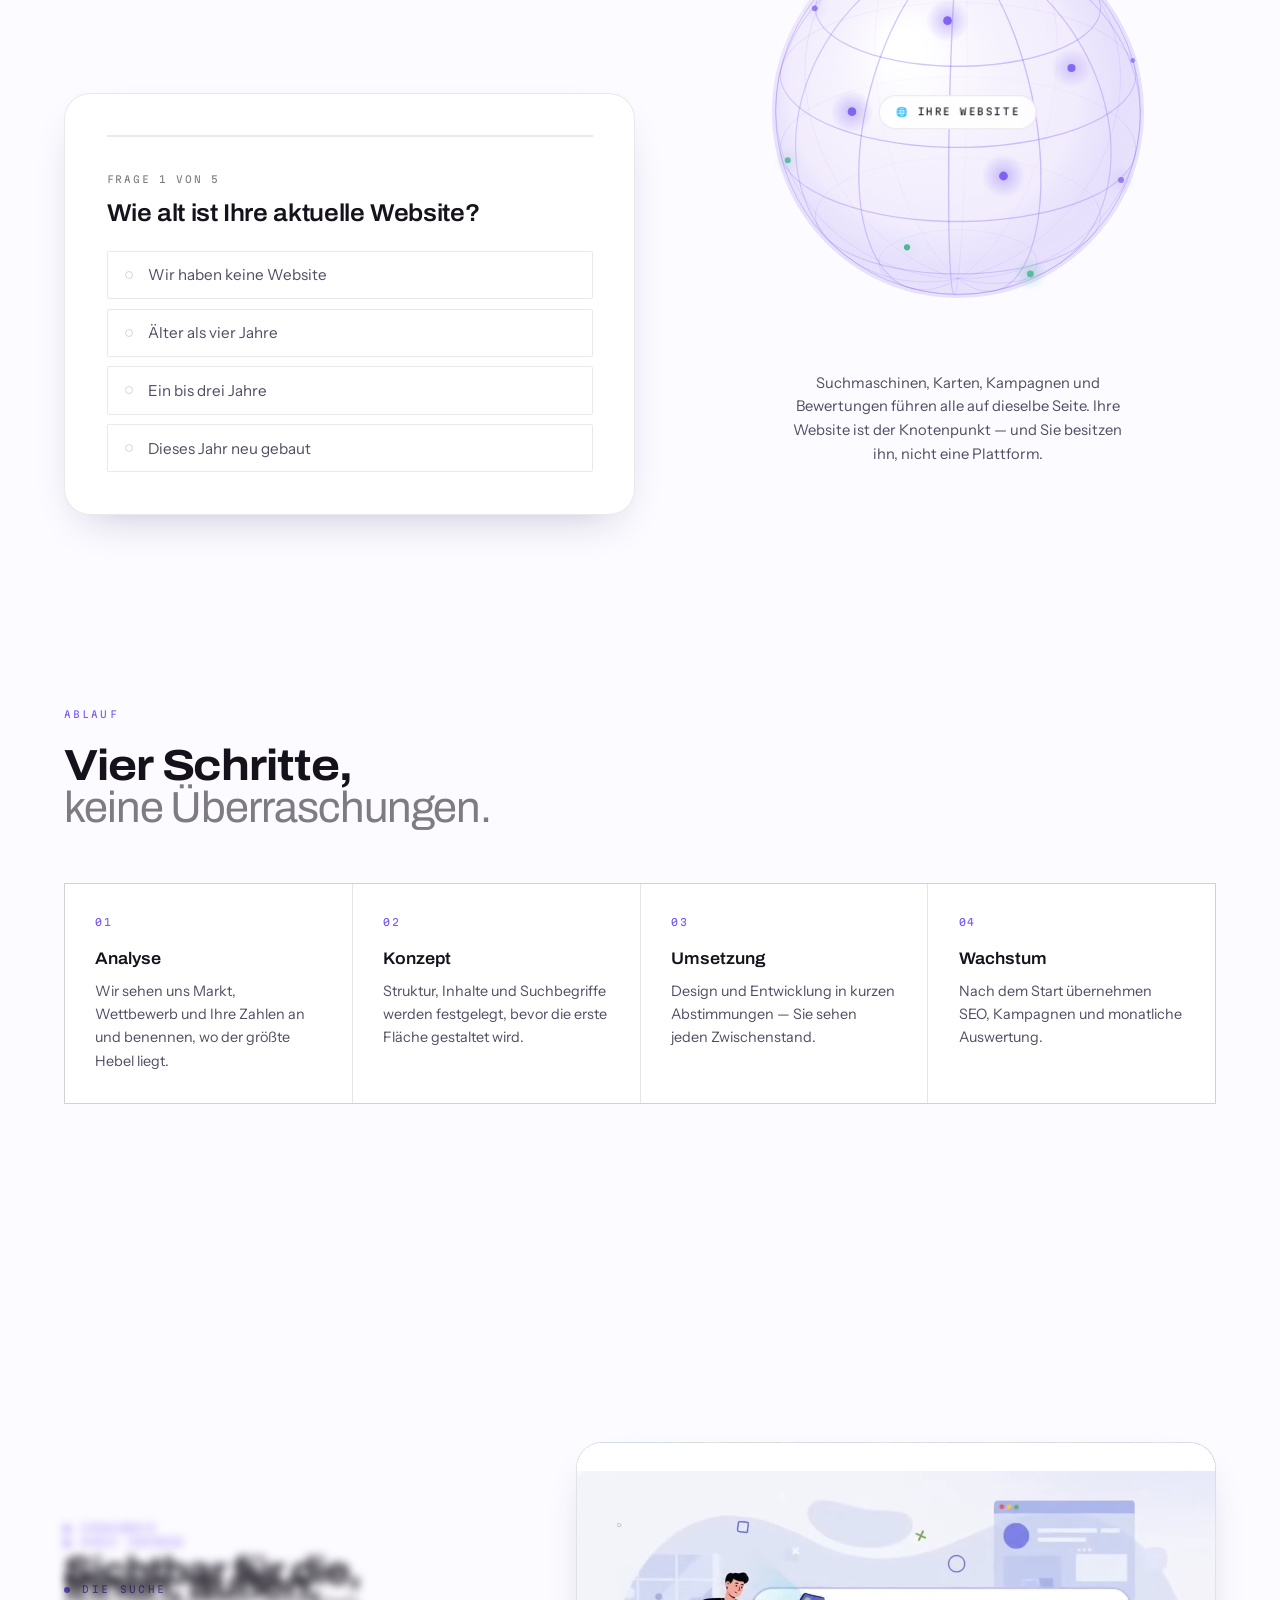
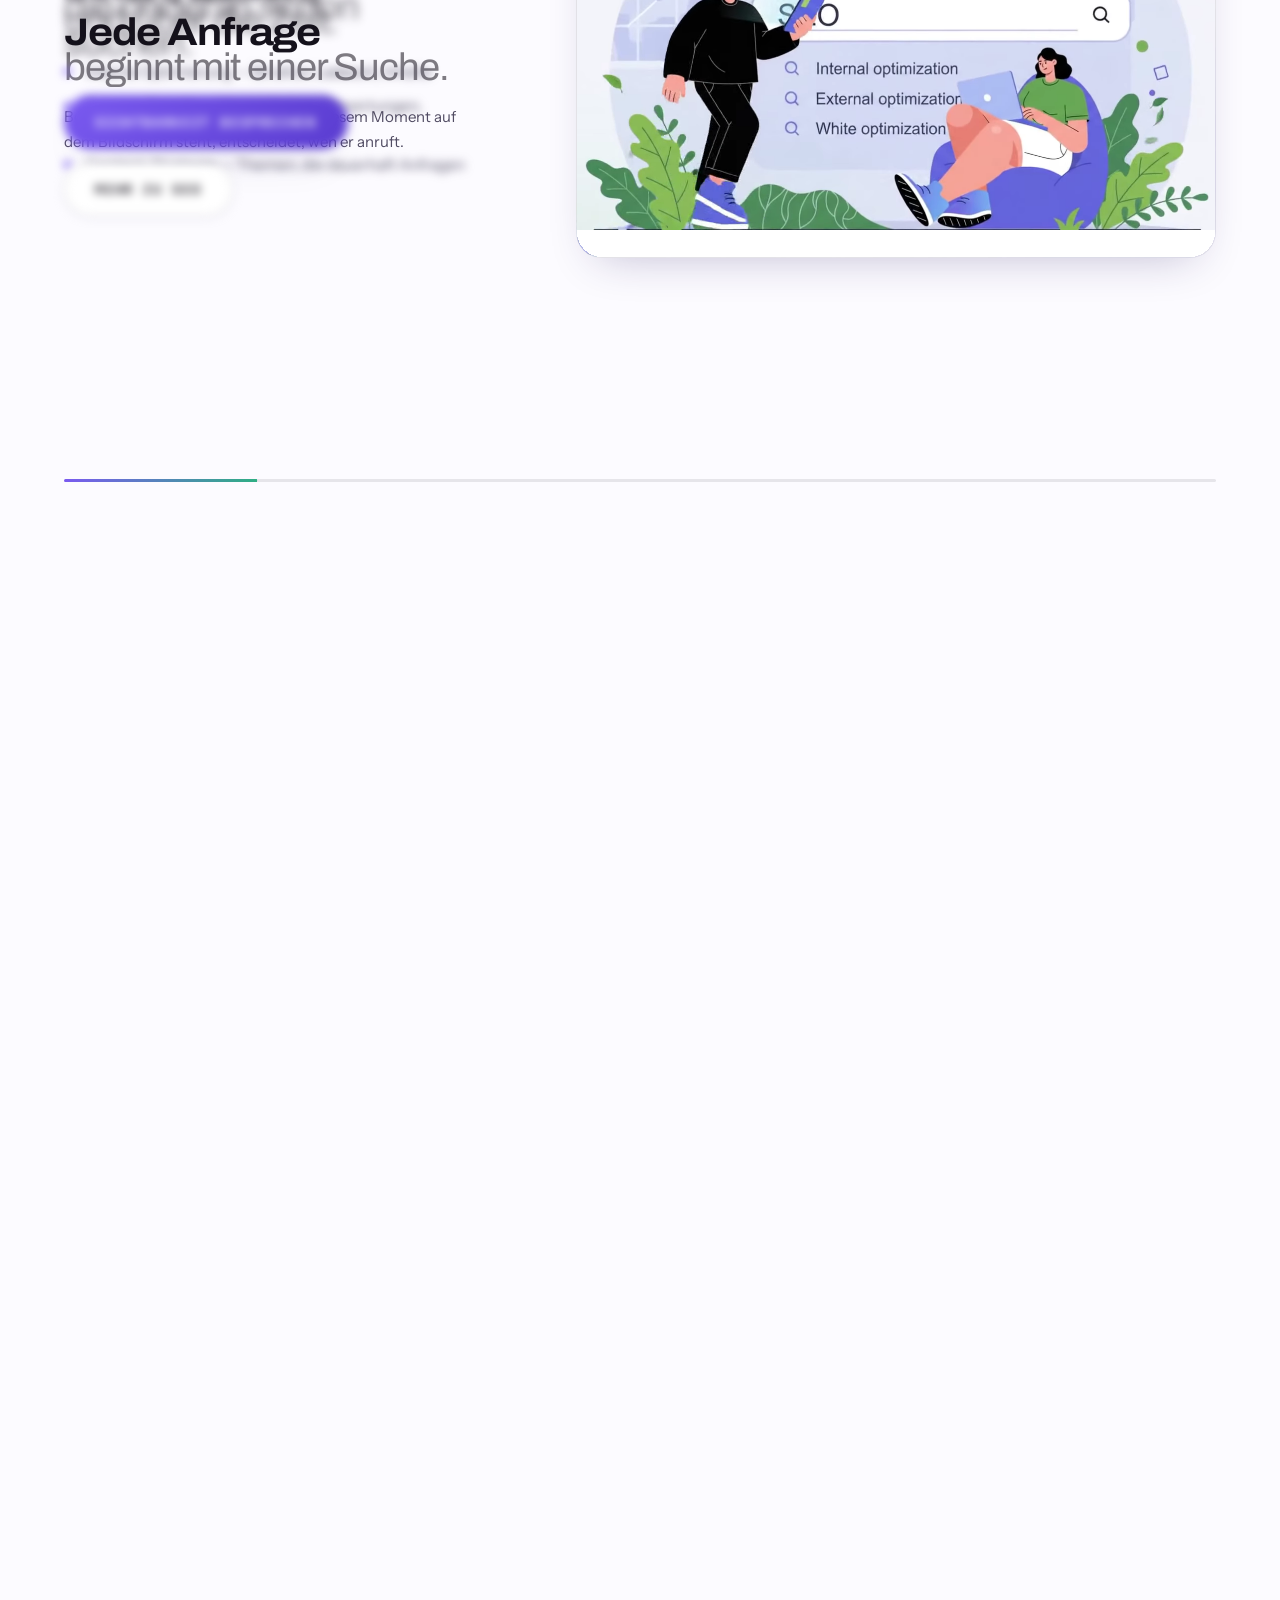
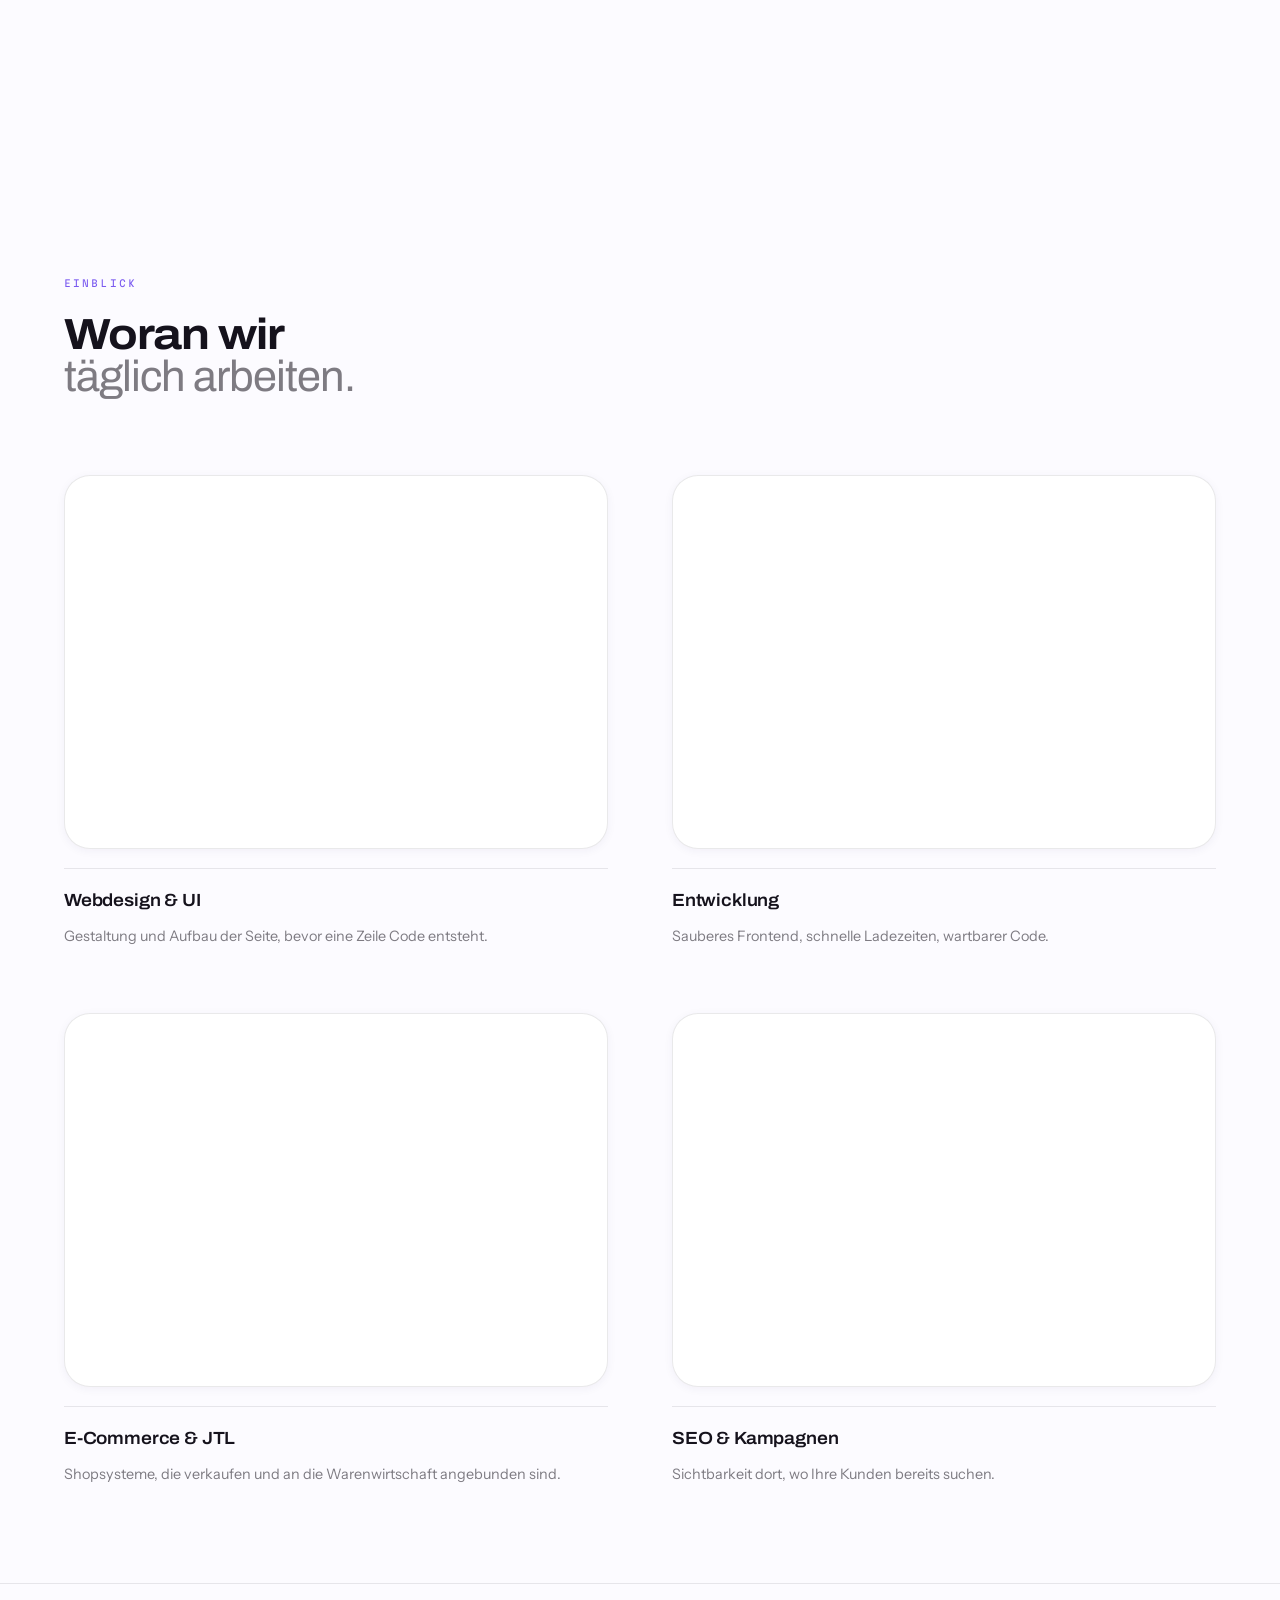
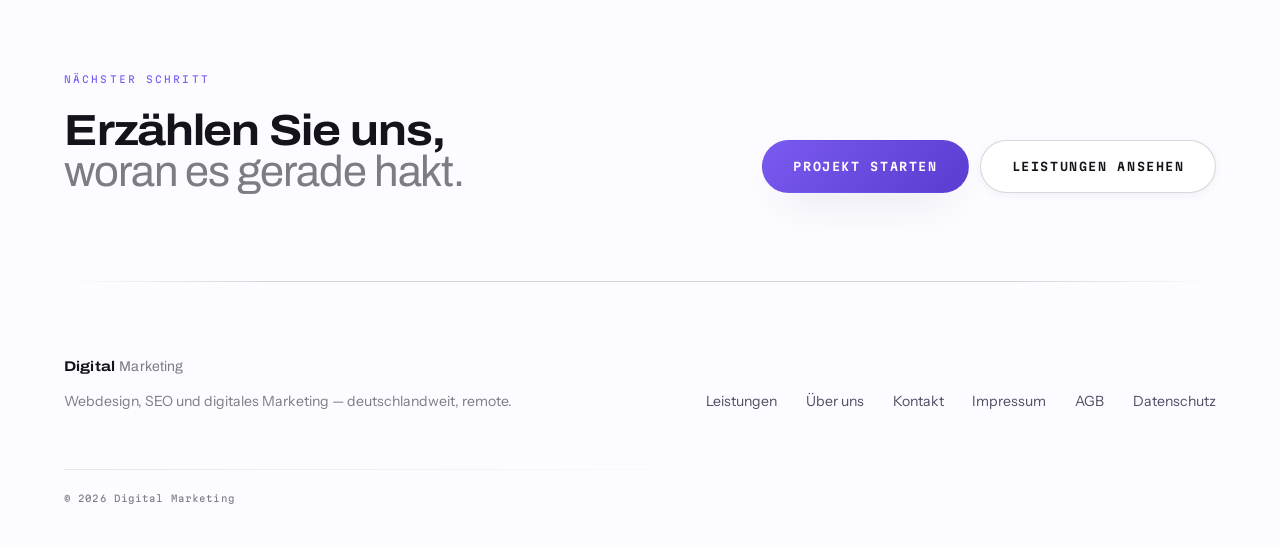
==== commit a35767e4: "Statische Fassung überschreibbar machen, Zeitgeber ersetzen Auf dem Rechner des Auftraggebers zeigt " ====
--- a/index.html
+++ b/index.html
@@ -5,16 +5,17 @@
   <meta charset="utf-8">
   <script>
     /* Sofort auf "js" schalten, damit die statische Fassung nicht kurz
-       aufblitzt. Meldet sich das Story-Skript aber nicht innerhalb weniger
-       Sekunden zurück — blockiert, Ladefehler, Netz weg —, wird wieder auf
-       die statische Fassung umgestellt, damit nie leere Abschnitte
-       stehenbleiben. */
+       aufblitzt. Ob das Story-Skript wirklich ankommt, meldet der Browser
+       am Skript-Element selbst (onerror) — verlässlicher als ein Zeitgeber,
+       der bei langsamer Verbindung fälschlich auslöst.
+       Wer die Bewegung trotz Systemeinstellung sehen möchte, hat das einmal
+       bestätigt; die Entscheidung wird hier sofort angewendet. */
     (function (d) {
       var h = d.documentElement;
       h.className = h.className.replace("no-js", "js");
-      setTimeout(function () {
-        if (!window.__siteBoot) h.className = h.className.replace("js", "no-js");
-      }, 3500);
+      try {
+        if (localStorage.getItem("bewegung") === "an") h.className += " bewegung-an";
+      } catch (e) { /* ohne Speicher eben nicht */ }
     })(document);
   </script>
   <meta name="viewport" content="width=device-width, initial-scale=1">
@@ -607,7 +608,12 @@
     </div>
   </footer>
 
-  <script src="assets/js/story.js" defer></script>
+  <button class="motion-toggle" type="button" data-motion hidden>
+    Animationen einschalten
+  </button>
+
+  <script src="assets/js/story.js" defer
+    onerror="document.documentElement.className=document.documentElement.className.replace('js','no-js')"></script>
 </body>
 
 </html>
--- a/assets/css/site.css
+++ b/assets/css/site.css
@@ -1758,54 +1758,44 @@
 /* ========================= REDUZIERTE BEWEGUNG =========================== */
 /* Statische, vollständig lesbare Fassung derselben Geschichte. */
 
-@media (prefers-reduced-motion: reduce) {
-
-  html {
+@media (prefers-reduced-motion: reduce) {html {
     scroll-behavior: auto;
   }
-
-  *,
-  *::before,
-  *::after {
+html:not(.bewegung-an) *,
+  html:not(.bewegung-an) *::before,
+  html:not(.bewegung-an) *::after {
     animation-duration: .001ms !important;
     animation-iteration-count: 1 !important;
     transition-duration: .001ms !important;
   }
-
-  .story {
+html:not(.bewegung-an) .story {
     height: auto;
   }
-
-  .story__stage {
+html:not(.bewegung-an) .story__stage {
     position: static;
     height: auto;
     overflow: visible;
   }
-
-  .stage__media {
+html:not(.bewegung-an) .stage__media {
     position: relative;
     inset: auto;
     margin: 0 var(--gutter);
     height: 58vh;
     min-height: 300px;
   }
-
-  .stage__video,
-  .stage__vignette {
+html:not(.bewegung-an) .stage__video,
+  html:not(.bewegung-an) .stage__vignette {
     display: none;
   }
-
-  .stage__beats {
+html:not(.bewegung-an) .stage__beats {
     position: static;
     display: block;
     padding: clamp(2.5rem, 7vw, 5rem) var(--gutter) var(--band);
   }
-
-  .stage__beats {
+html:not(.bewegung-an) .stage__beats {
     color: var(--ink);
   }
-
-  .beat {
+html:not(.bewegung-an) .beat {
     opacity: 1;
     transform: none;
     filter: none;
@@ -1814,58 +1804,47 @@
     padding: clamp(1.8rem, 4vw, 2.8rem) 0;
     border-top: 1px solid var(--line);
   }
-
-  .beat__display,
-  .beat__statement,
-  .beat__lead,
-  .beat__eyebrow {
+html:not(.bewegung-an) .beat__display,
+  html:not(.bewegung-an) .beat__statement,
+  html:not(.bewegung-an) .beat__lead,
+  html:not(.bewegung-an) .beat__eyebrow {
     text-shadow: none;
   }
-
-  .beat__display em,
-  .beat__lead {
+html:not(.bewegung-an) .beat__display em,
+  html:not(.bewegung-an) .beat__lead {
     color: var(--ink-2);
   }
-
-  .beat__eyebrow {
+html:not(.bewegung-an) .beat__eyebrow {
     color: var(--ink-3);
   }
-
-  .beat__statement em {
+html:not(.bewegung-an) .beat__statement em {
     color: var(--violet-deep);
   }
-
-  .beat:first-child {
+html:not(.bewegung-an) .beat:first-child {
     border-top: 0;
   }
-
-  .beat__swap {
+html:not(.bewegung-an) .beat__swap {
     opacity: 1;
     transform: none;
   }
-
-  .beat__display,
-  .beat__statement {
+html:not(.bewegung-an) .beat__display,
+  html:not(.bewegung-an) .beat__statement {
     font-size: clamp(1.5rem, 3.4vw, 2.4rem);
     text-shadow: none;
   }
-
-  .beat__display--word {
+html:not(.bewegung-an) .beat__display--word {
     font-size: clamp(1.7rem, 4vw, 2.7rem);
   }
-
-  .rail,
-  .scrollcue,
-  .scrub {
+html:not(.bewegung-an) .rail,
+  html:not(.bewegung-an) .scrollcue,
+  html:not(.bewegung-an) .scrub {
     display: none;
   }
-
-  .reveal {
+html:not(.bewegung-an) .reveal {
     opacity: 1;
     transform: none;
   }
-
-  .project--offset {
+html:not(.bewegung-an) .project--offset {
     transform: none;
   }
 }
@@ -2756,13 +2735,10 @@
 }
 
 /* Bei reduzierter Bewegung stapelt sich auch diese Geschichte statisch. */
-@media (prefers-reduced-motion: reduce) {
-
-  .story--light {
+@media (prefers-reduced-motion: reduce) {html:not(.bewegung-an) .story--light {
     height: auto;
   }
-
-  .story--light .stage__media {
+html:not(.bewegung-an) .story--light .stage__media {
     position: relative;
     inset: auto;
     width: auto;
@@ -2771,8 +2747,7 @@
     min-height: 240px;
     margin: 0 var(--gutter);
   }
-
-  .story--light .stage__beats {
+html:not(.bewegung-an) .story--light .stage__beats {
     position: static;
     width: auto;
     padding: clamp(2rem, 5vw, 3rem) var(--gutter) 0;
@@ -2956,3 +2931,40 @@
   backdrop-filter: none;
   -webkit-backdrop-filter: none;
 }
+
+/* ==========================================================================
+   Schalter für Bewegung
+   Ist im Betriebssystem "Animationen reduzieren" aktiv, zeigt die Seite die
+   ruhige Fassung — so gehört es sich. Weil diese Einstellung aber oft
+   unbeabsichtigt an ist, kann der Besuch die Bewegung hier bewusst
+   einschalten. Die Schaltfläche erscheint nur in diesem Fall.
+   ========================================================================== */
+
+.motion-toggle {
+  position: fixed;
+  left: var(--gutter);
+  bottom: 1.1rem;
+  z-index: 210;
+  padding: .6rem 1.1rem;
+  border-radius: var(--pill);
+  border: 1px solid var(--line-strong);
+  background: rgba(255, 255, 255, .92);
+  backdrop-filter: blur(10px);
+  -webkit-backdrop-filter: blur(10px);
+  box-shadow: var(--shadow);
+  color: var(--ink);
+  font-family: var(--face-mono);
+  font-size: .6rem;
+  letter-spacing: .14em;
+  text-transform: uppercase;
+  cursor: pointer;
+}
+
+.motion-toggle[hidden] {
+  display: none;
+}
+
+.motion-toggle:hover {
+  border-color: var(--violet);
+  color: var(--violet-deep);
+}
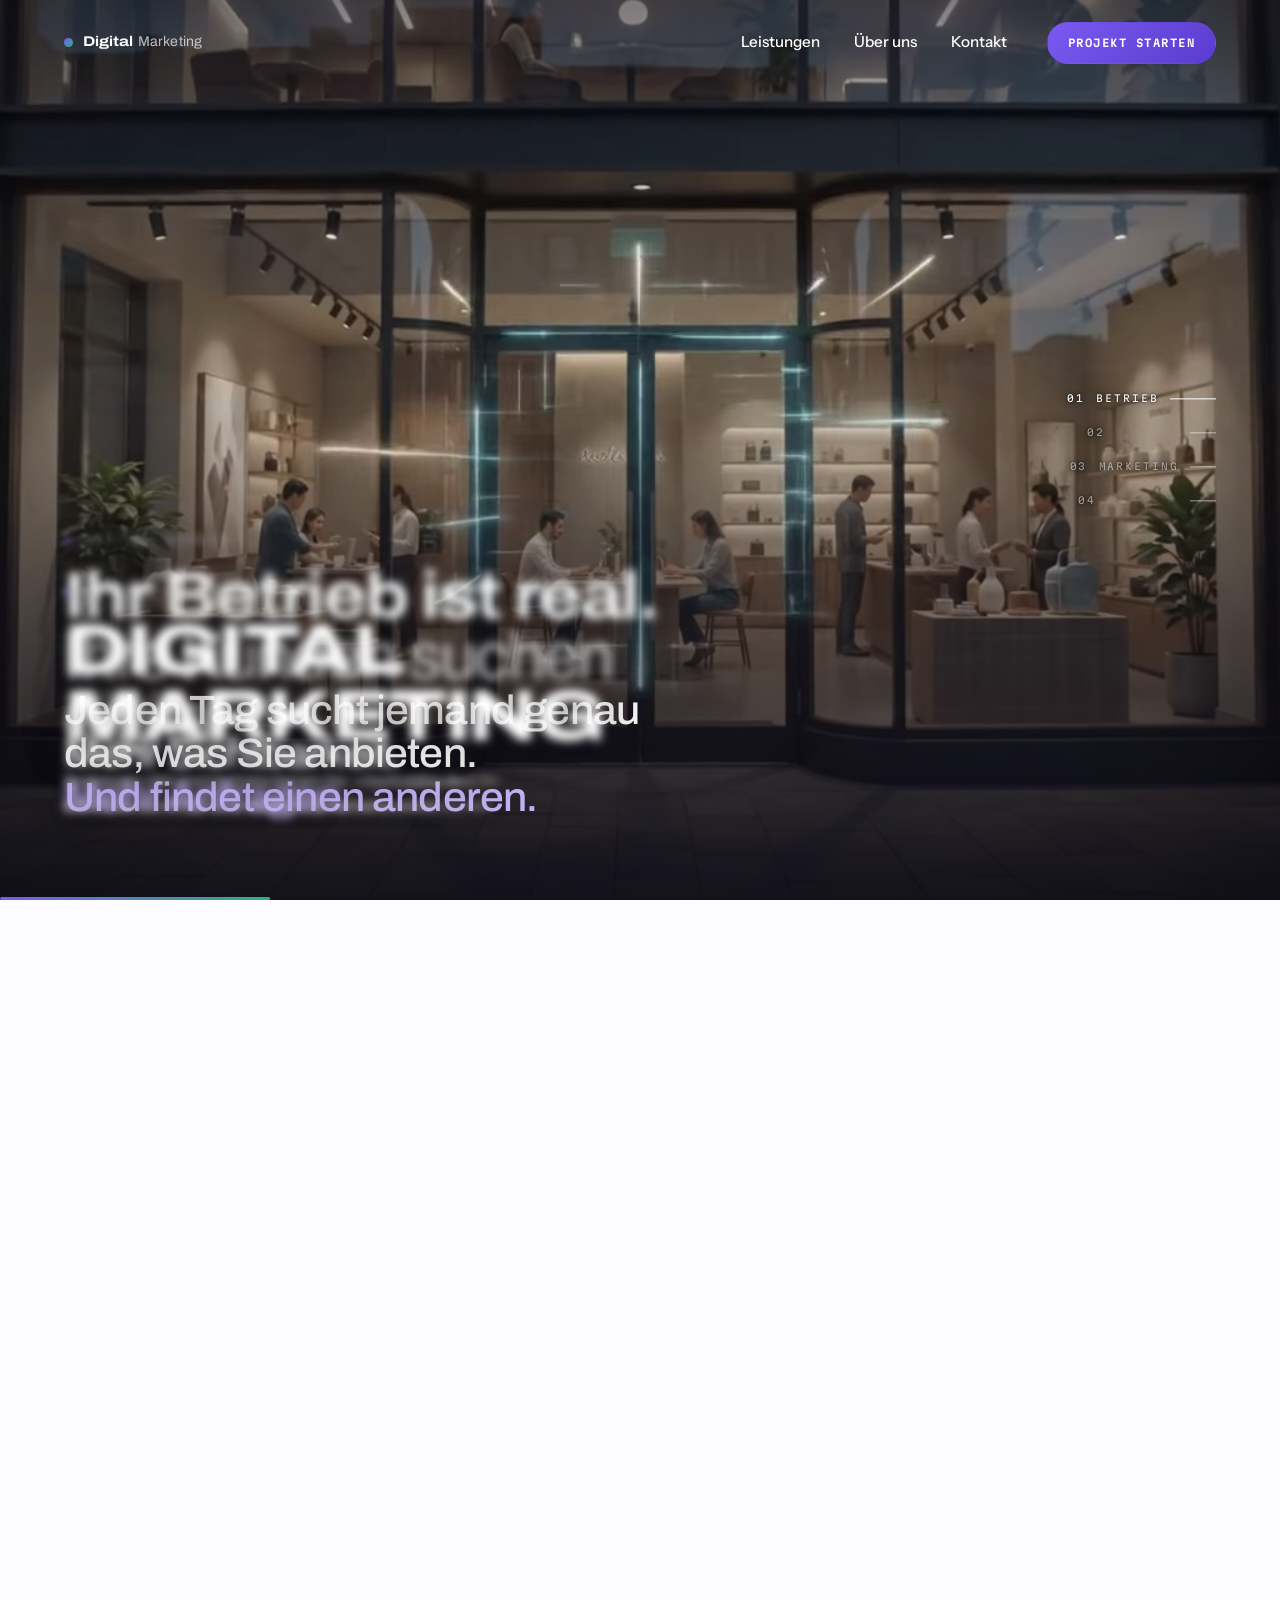
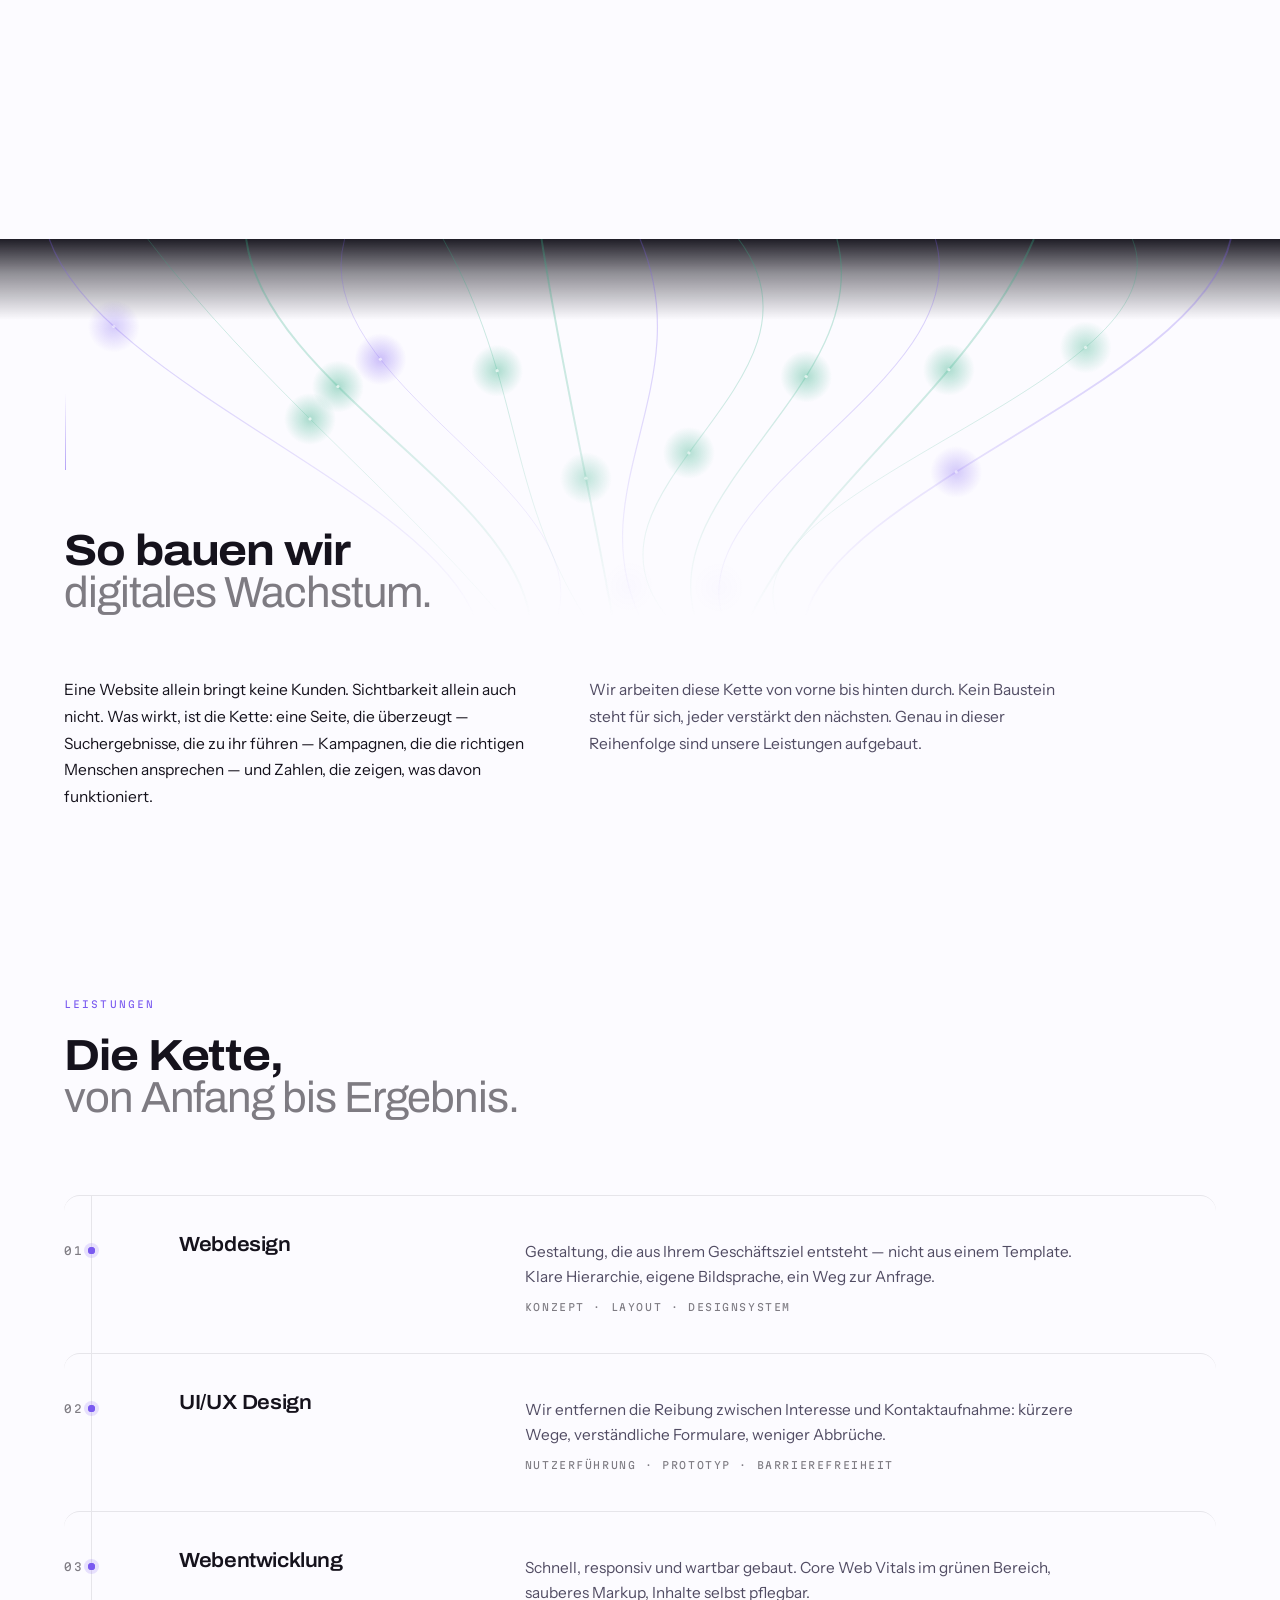
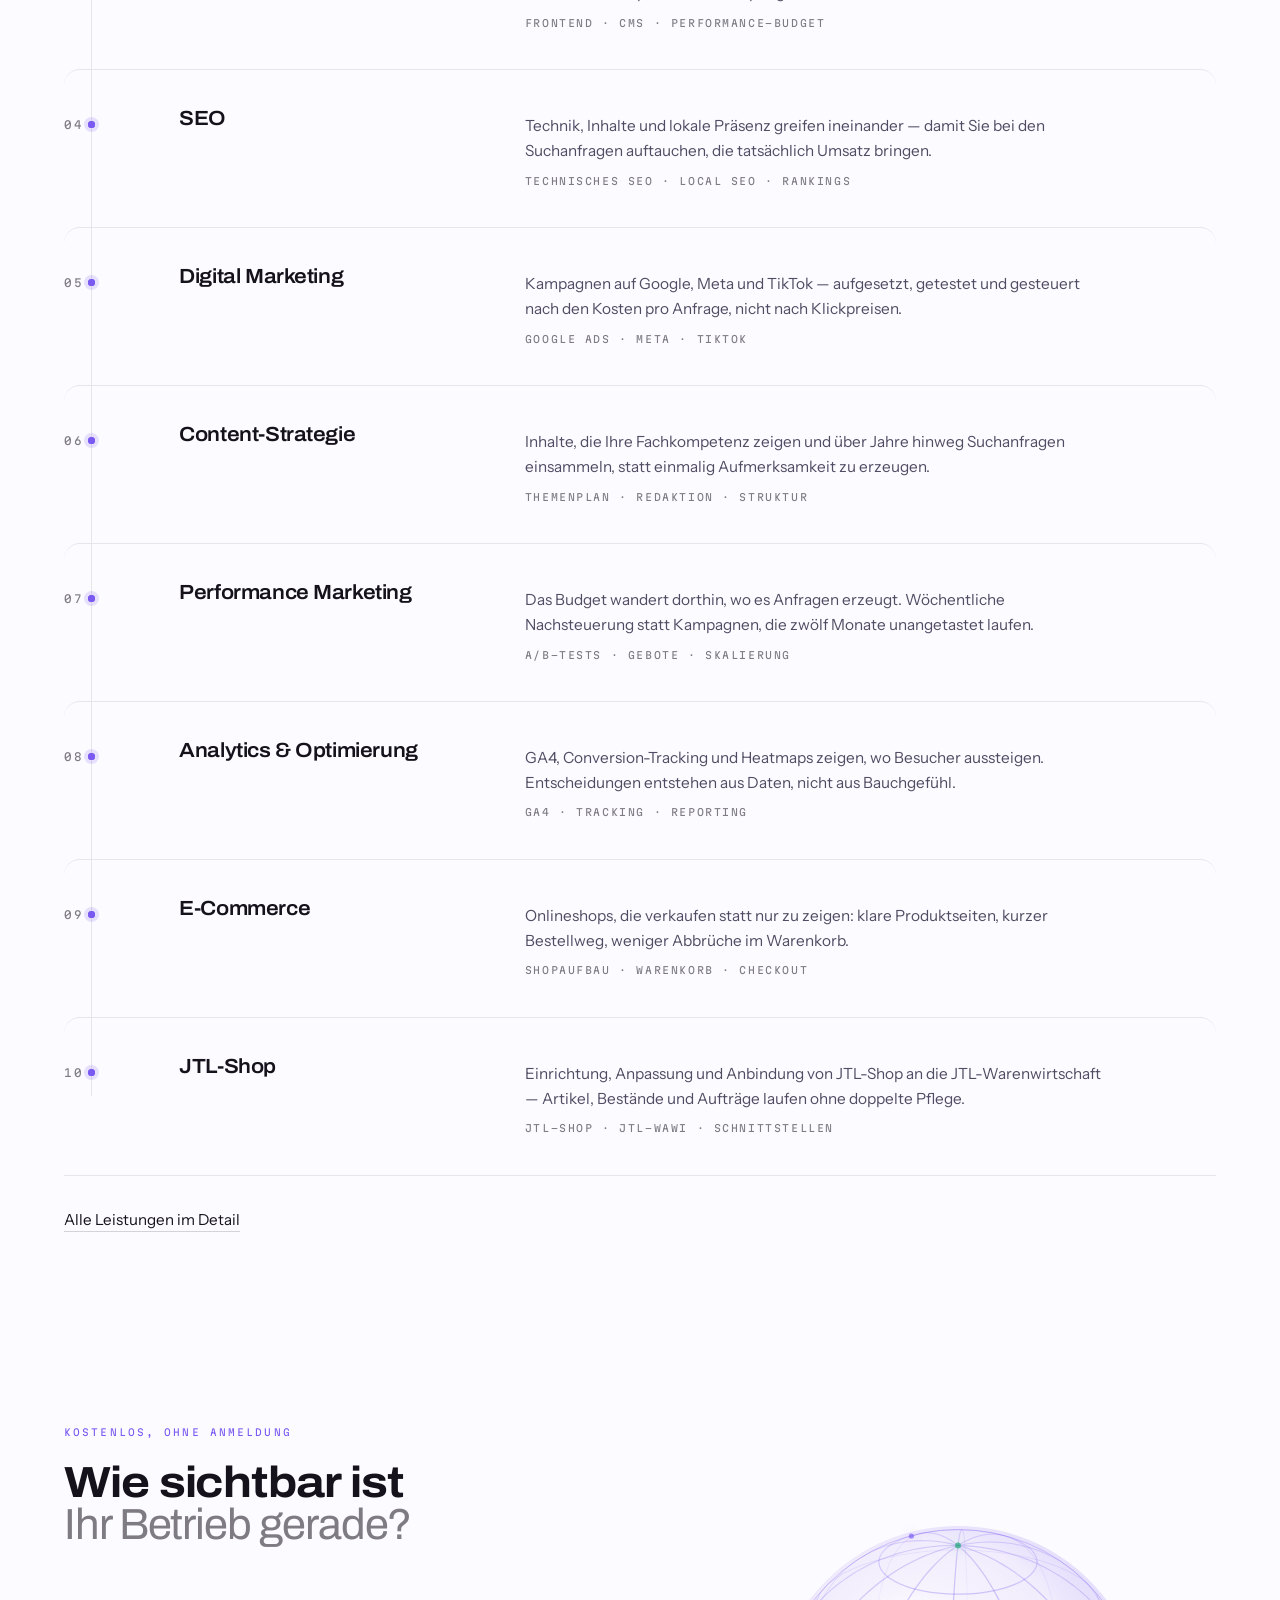
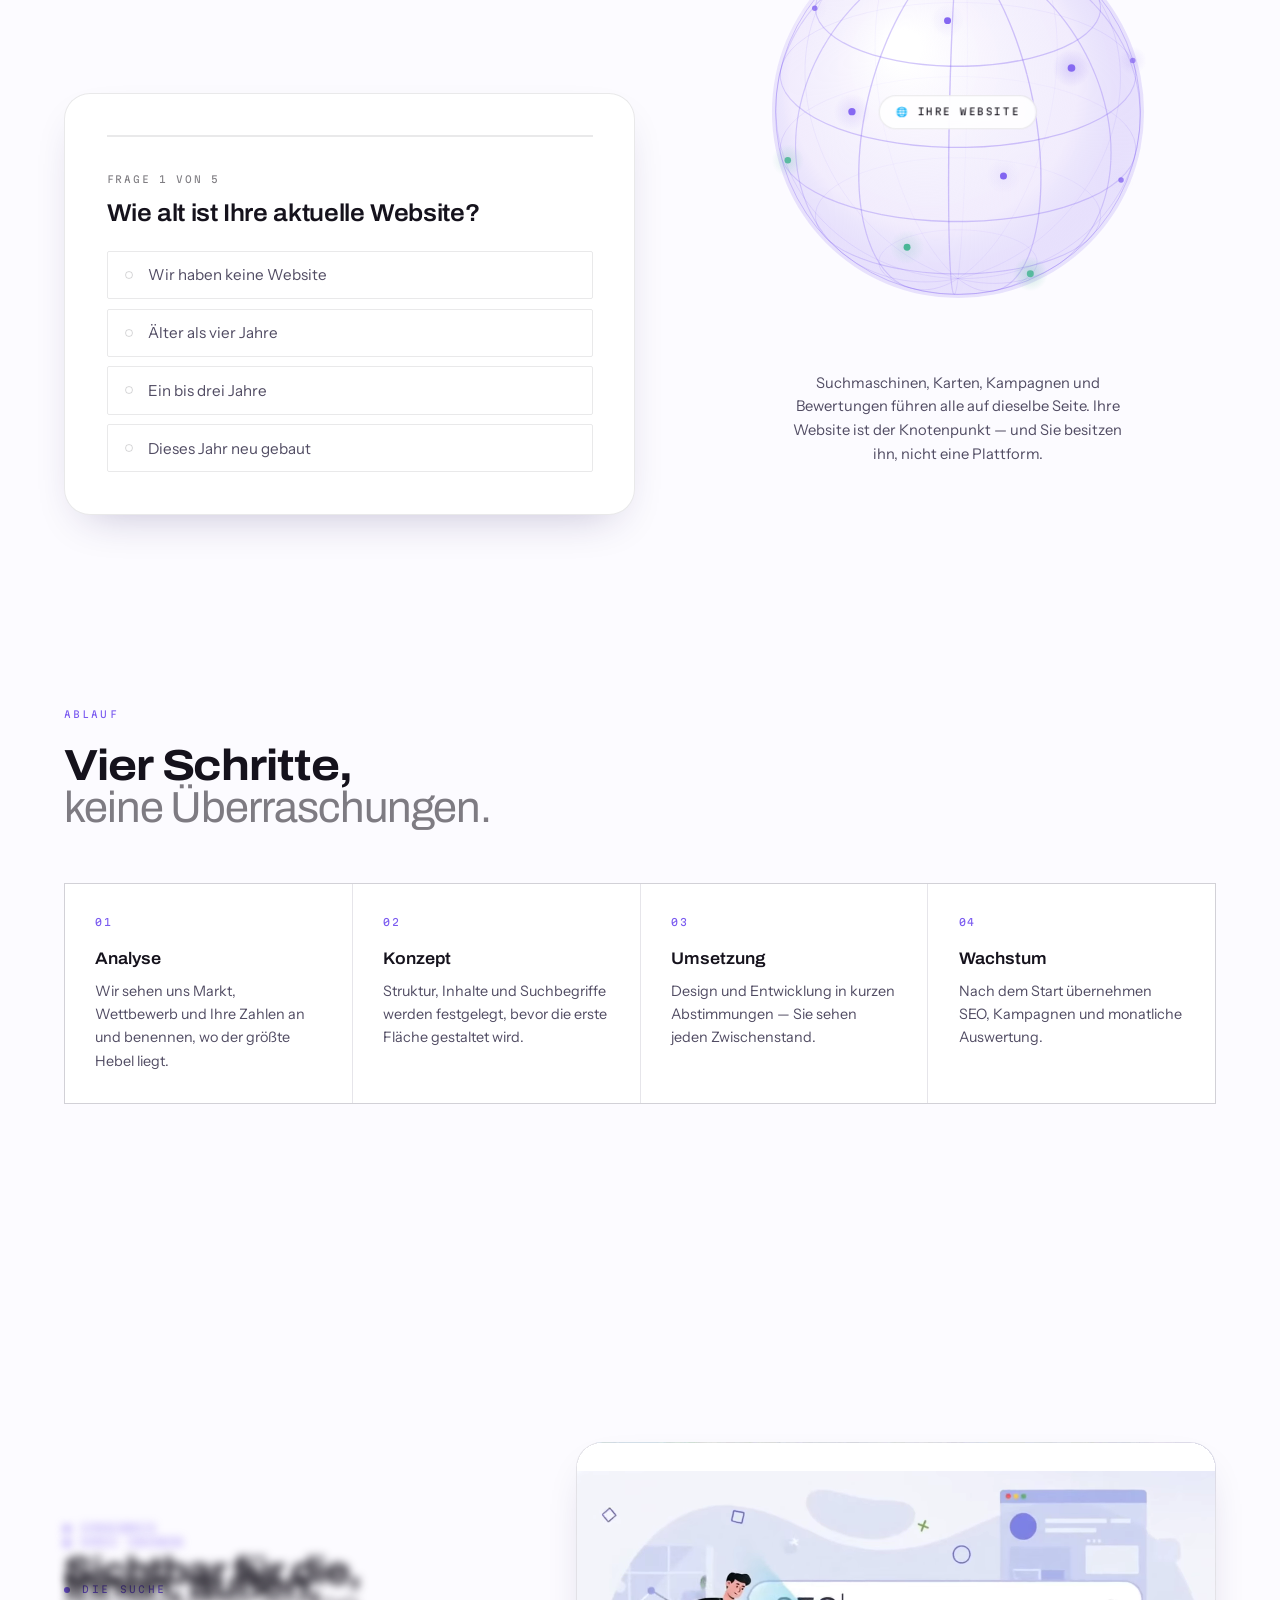
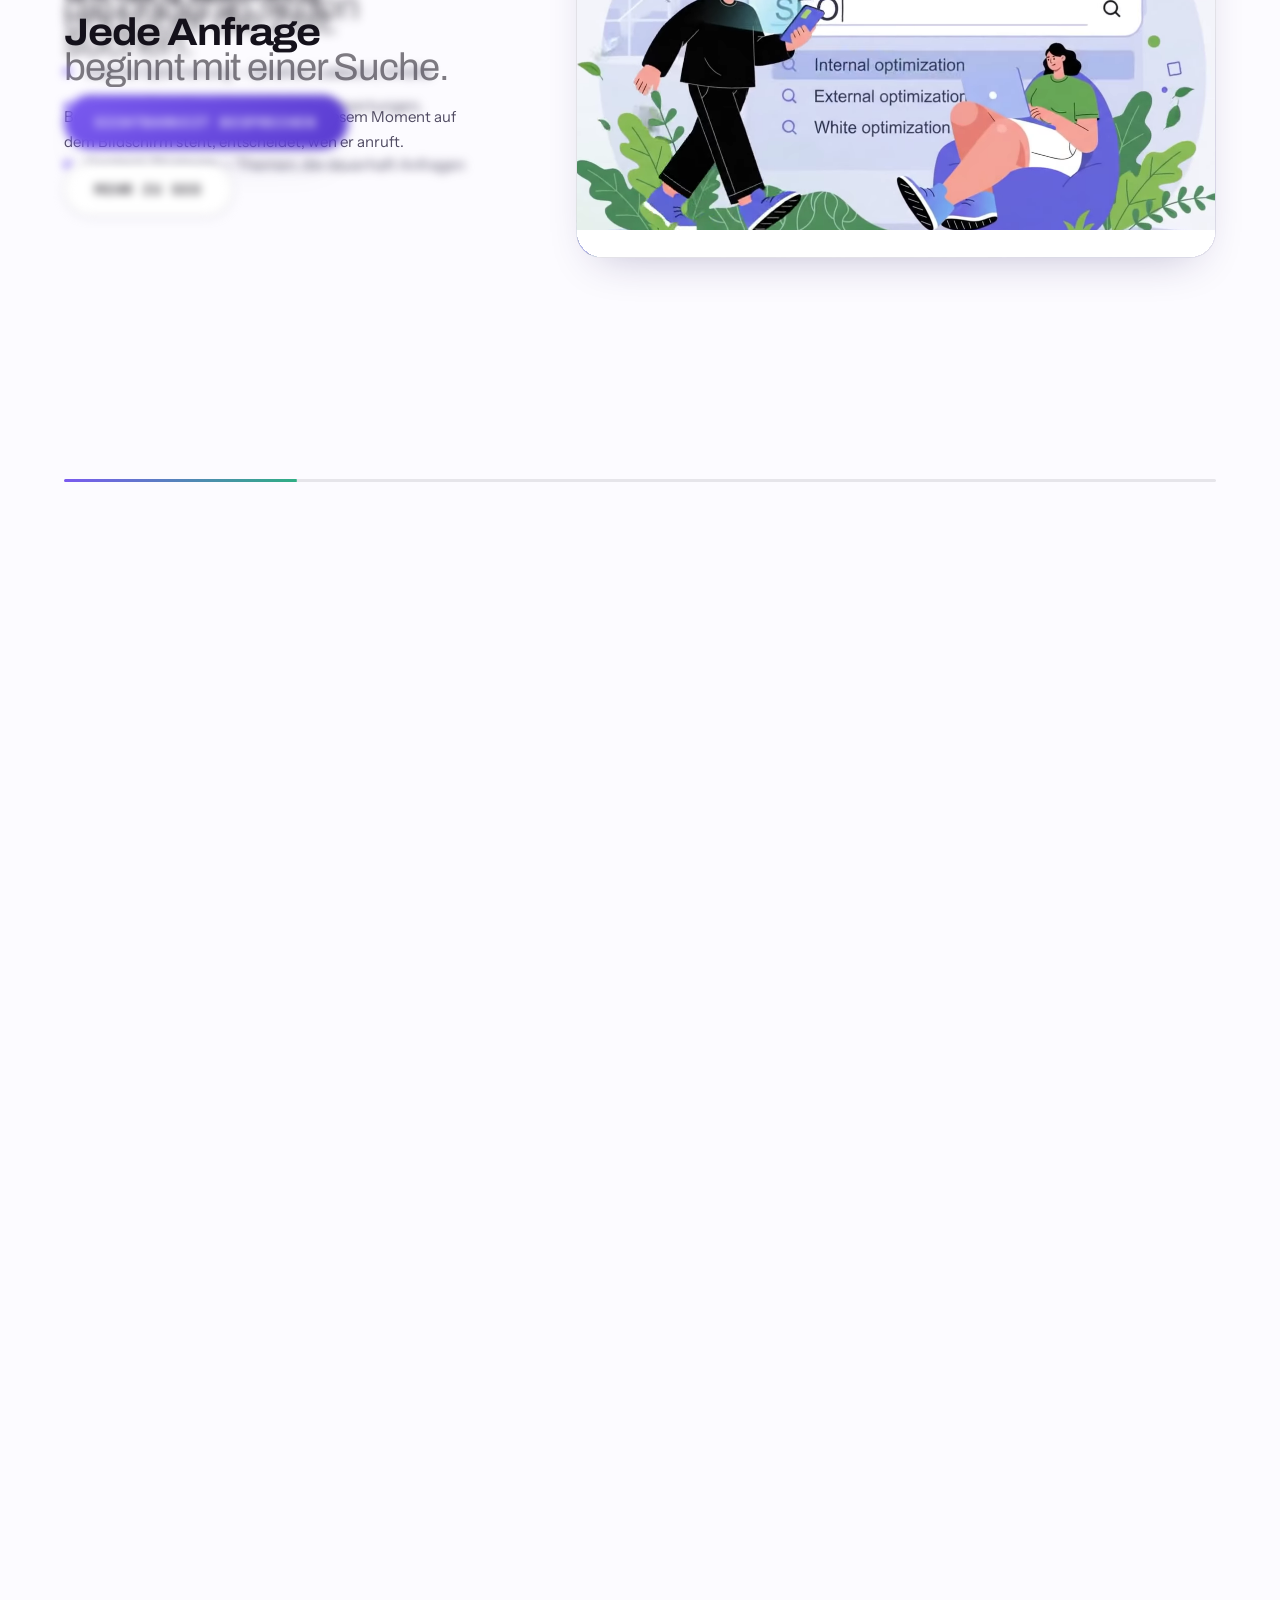
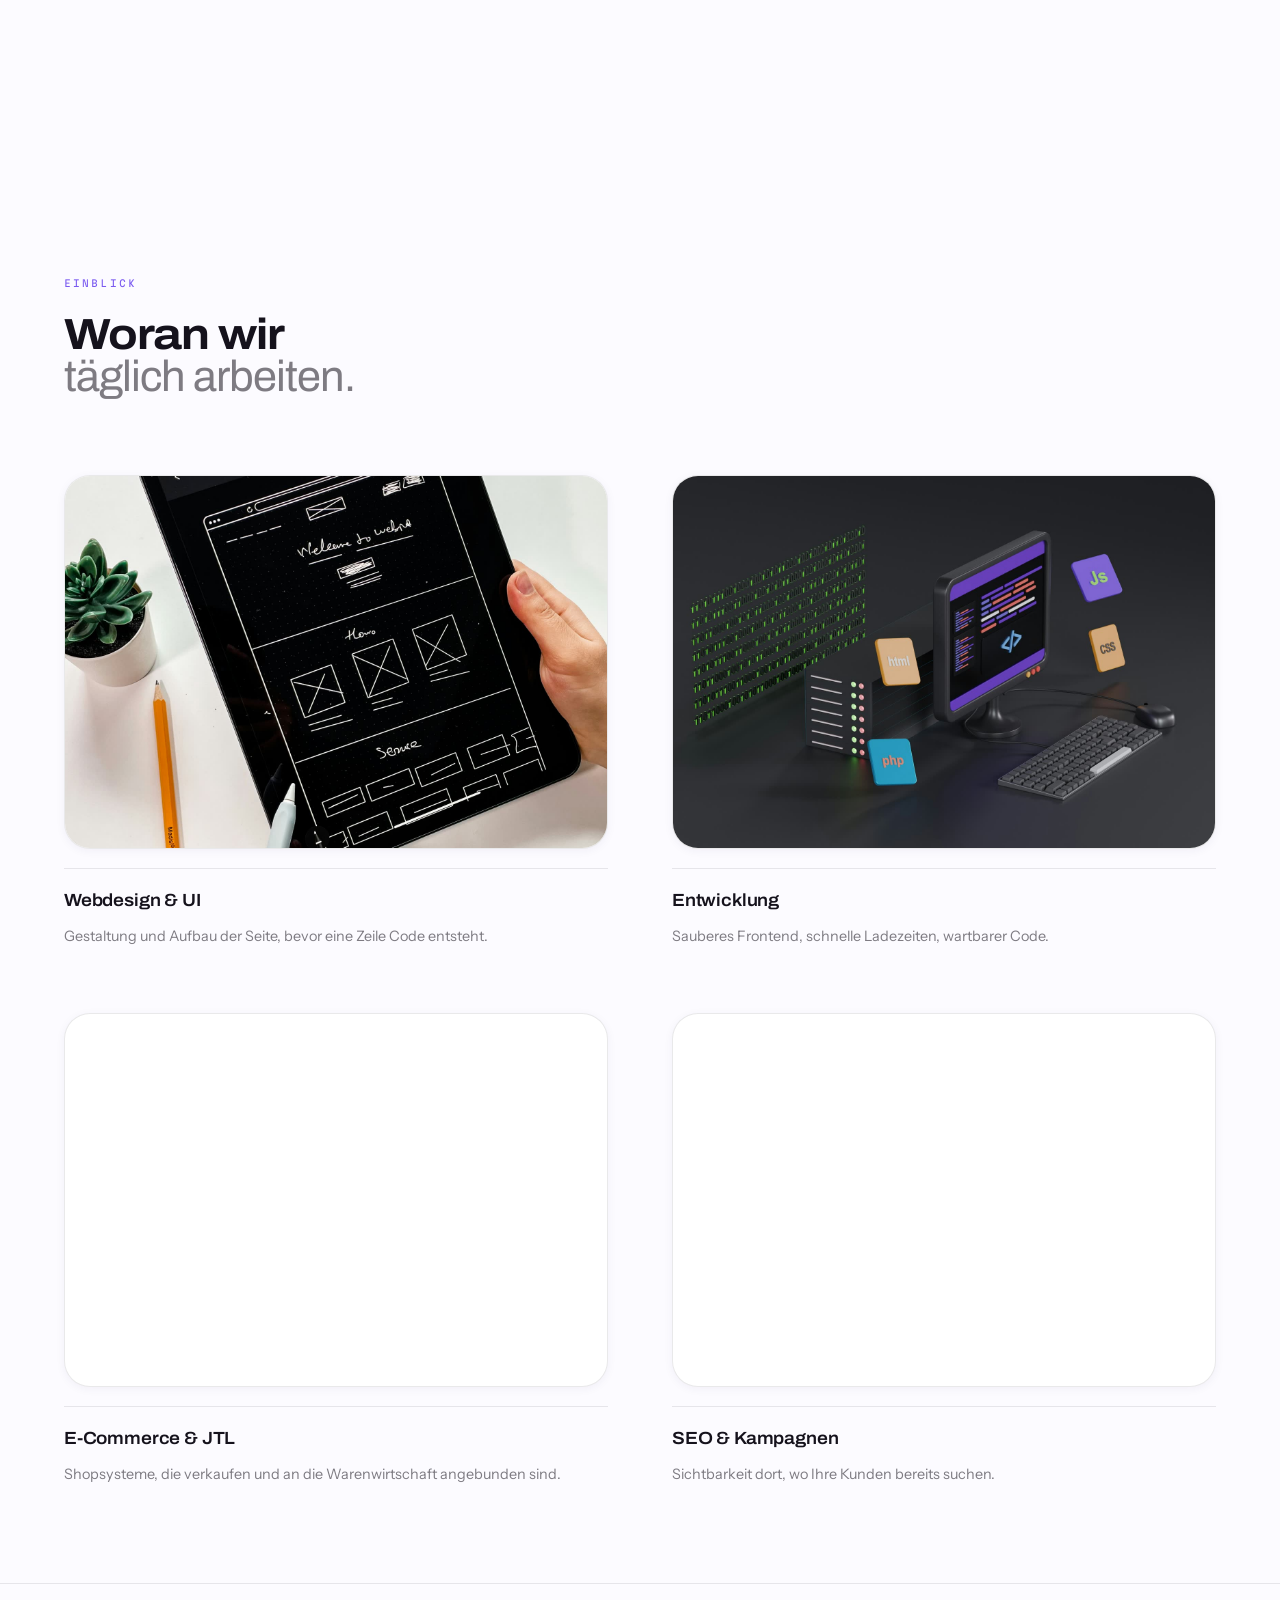
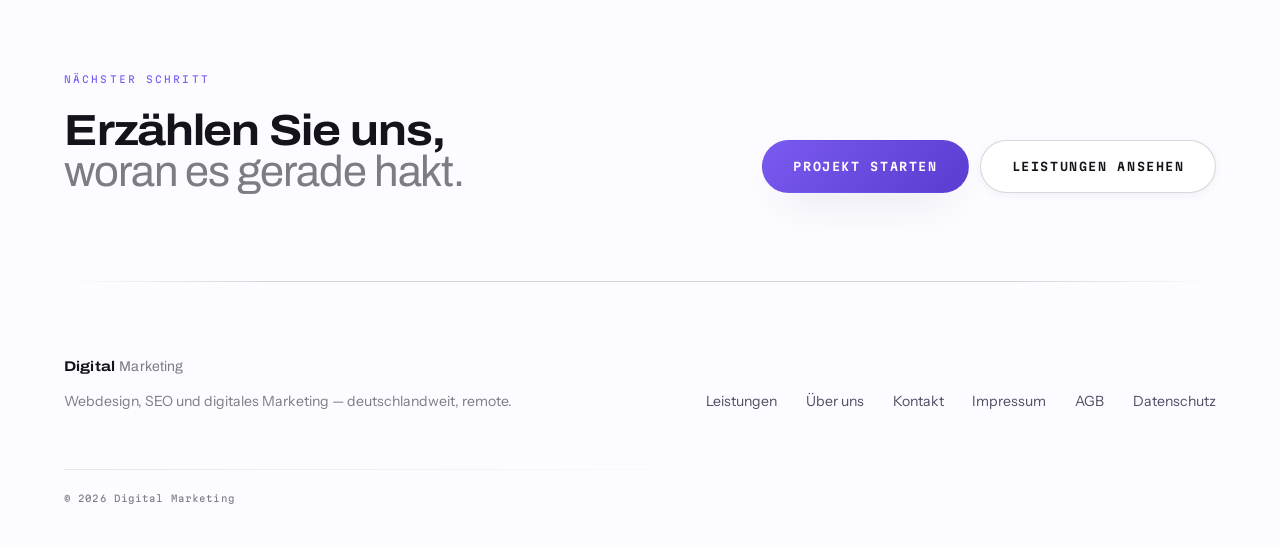
==== commit 66227e63: "Scroll-Geschichte auch bei reduzierter Bewegung erhalten Die Systemeinstellung "Animationen reduzier" ====
--- a/index.html
+++ b/index.html
@@ -608,10 +608,6 @@
     </div>
   </footer>
 
-  <button class="motion-toggle" type="button" data-motion hidden>
-    Animationen einschalten
-  </button>
-
   <script src="assets/js/story.js" defer
     onerror="document.documentElement.className=document.documentElement.className.replace('js','no-js')"></script>
 </body>
--- a/assets/css/site.css
+++ b/assets/css/site.css
@@ -1758,96 +1758,42 @@
 /* ========================= REDUZIERTE BEWEGUNG =========================== */
 /* Statische, vollständig lesbare Fassung derselben Geschichte. */
 
-@media (prefers-reduced-motion: reduce) {html {
-    scroll-behavior: auto;
-  }
-html:not(.bewegung-an) *,
+@media (prefers-reduced-motion: reduce) {
+
+  /* Nur die selbstlaufende Bewegung wird abgeschaltet: der sich drehende
+     Globus, die wandernden Lichtpunkte, der pulsierende Punkt der Wortmarke,
+     lange Übergänge. Die Scroll-Geschichte bleibt bestehen — sie bewegt sich
+     ausschließlich, während der Besuch selbst scrollt, und ist damit keine
+     unwillkürliche Bewegung. Sie ganz zu entfernen hieße, die Seite für
+     diese Besucher zu einer anderen zu machen. */
+
+  html:not(.bewegung-an) *,
   html:not(.bewegung-an) *::before,
   html:not(.bewegung-an) *::after {
     animation-duration: .001ms !important;
     animation-iteration-count: 1 !important;
     transition-duration: .001ms !important;
   }
-html:not(.bewegung-an) .story {
-    height: auto;
-  }
-html:not(.bewegung-an) .story__stage {
-    position: static;
-    height: auto;
-    overflow: visible;
-  }
-html:not(.bewegung-an) .stage__media {
-    position: relative;
-    inset: auto;
-    margin: 0 var(--gutter);
-    height: 58vh;
-    min-height: 300px;
-  }
-html:not(.bewegung-an) .stage__video,
-  html:not(.bewegung-an) .stage__vignette {
-    display: none;
-  }
-html:not(.bewegung-an) .stage__beats {
-    position: static;
-    display: block;
-    padding: clamp(2.5rem, 7vw, 5rem) var(--gutter) var(--band);
-  }
-html:not(.bewegung-an) .stage__beats {
-    color: var(--ink);
-  }
-html:not(.bewegung-an) .beat {
+
+  html:not(.bewegung-an) {
+    scroll-behavior: auto;
+  }
+
+  html:not(.bewegung-an) .wordmark__mark,
+  html:not(.bewegung-an) .scrollcue span {
+    animation: none;
+  }
+
+  html:not(.bewegung-an) .reveal {
     opacity: 1;
     transform: none;
-    filter: none;
-    max-width: 68ch;
-    pointer-events: auto;
-    padding: clamp(1.8rem, 4vw, 2.8rem) 0;
-    border-top: 1px solid var(--line);
-  }
-html:not(.bewegung-an) .beat__display,
-  html:not(.bewegung-an) .beat__statement,
-  html:not(.bewegung-an) .beat__lead,
-  html:not(.bewegung-an) .beat__eyebrow {
-    text-shadow: none;
-  }
-html:not(.bewegung-an) .beat__display em,
-  html:not(.bewegung-an) .beat__lead {
-    color: var(--ink-2);
-  }
-html:not(.bewegung-an) .beat__eyebrow {
-    color: var(--ink-3);
-  }
-html:not(.bewegung-an) .beat__statement em {
-    color: var(--violet-deep);
-  }
-html:not(.bewegung-an) .beat:first-child {
-    border-top: 0;
-  }
-html:not(.bewegung-an) .beat__swap {
-    opacity: 1;
+  }
+
+  html:not(.bewegung-an) .project--offset {
     transform: none;
   }
-html:not(.bewegung-an) .beat__display,
-  html:not(.bewegung-an) .beat__statement {
-    font-size: clamp(1.5rem, 3.4vw, 2.4rem);
-    text-shadow: none;
-  }
-html:not(.bewegung-an) .beat__display--word {
-    font-size: clamp(1.7rem, 4vw, 2.7rem);
-  }
-html:not(.bewegung-an) .rail,
-  html:not(.bewegung-an) .scrollcue,
-  html:not(.bewegung-an) .scrub {
-    display: none;
-  }
-html:not(.bewegung-an) .reveal {
-    opacity: 1;
-    transform: none;
-  }
-html:not(.bewegung-an) .project--offset {
-    transform: none;
-  }
-}
+}
+
 
 /* ==========================================================================
    Unterseiten und Agenturbausteine
@@ -2735,24 +2681,7 @@
 }
 
 /* Bei reduzierter Bewegung stapelt sich auch diese Geschichte statisch. */
-@media (prefers-reduced-motion: reduce) {html:not(.bewegung-an) .story--light {
-    height: auto;
-  }
-html:not(.bewegung-an) .story--light .stage__media {
-    position: relative;
-    inset: auto;
-    width: auto;
-    transform: none;
-    height: 46vh;
-    min-height: 240px;
-    margin: 0 var(--gutter);
-  }
-html:not(.bewegung-an) .story--light .stage__beats {
-    position: static;
-    width: auto;
-    padding: clamp(2rem, 5vw, 3rem) var(--gutter) 0;
-  }
-}
+
 
 /* Sehr schmale Geräte: Der Titelgrad wird zurückgenommen, damit lange
    deutsche Komposita wie „Knotenpunkt" sicher in die Zeile passen. */
@@ -2932,39 +2861,3 @@
   -webkit-backdrop-filter: none;
 }
 
-/* ==========================================================================
-   Schalter für Bewegung
-   Ist im Betriebssystem "Animationen reduzieren" aktiv, zeigt die Seite die
-   ruhige Fassung — so gehört es sich. Weil diese Einstellung aber oft
-   unbeabsichtigt an ist, kann der Besuch die Bewegung hier bewusst
-   einschalten. Die Schaltfläche erscheint nur in diesem Fall.
-   ========================================================================== */
-
-.motion-toggle {
-  position: fixed;
-  left: var(--gutter);
-  bottom: 1.1rem;
-  z-index: 210;
-  padding: .6rem 1.1rem;
-  border-radius: var(--pill);
-  border: 1px solid var(--line-strong);
-  background: rgba(255, 255, 255, .92);
-  backdrop-filter: blur(10px);
-  -webkit-backdrop-filter: blur(10px);
-  box-shadow: var(--shadow);
-  color: var(--ink);
-  font-family: var(--face-mono);
-  font-size: .6rem;
-  letter-spacing: .14em;
-  text-transform: uppercase;
-  cursor: pointer;
-}
-
-.motion-toggle[hidden] {
-  display: none;
-}
-
-.motion-toggle:hover {
-  border-color: var(--violet);
-  color: var(--violet-deep);
-}
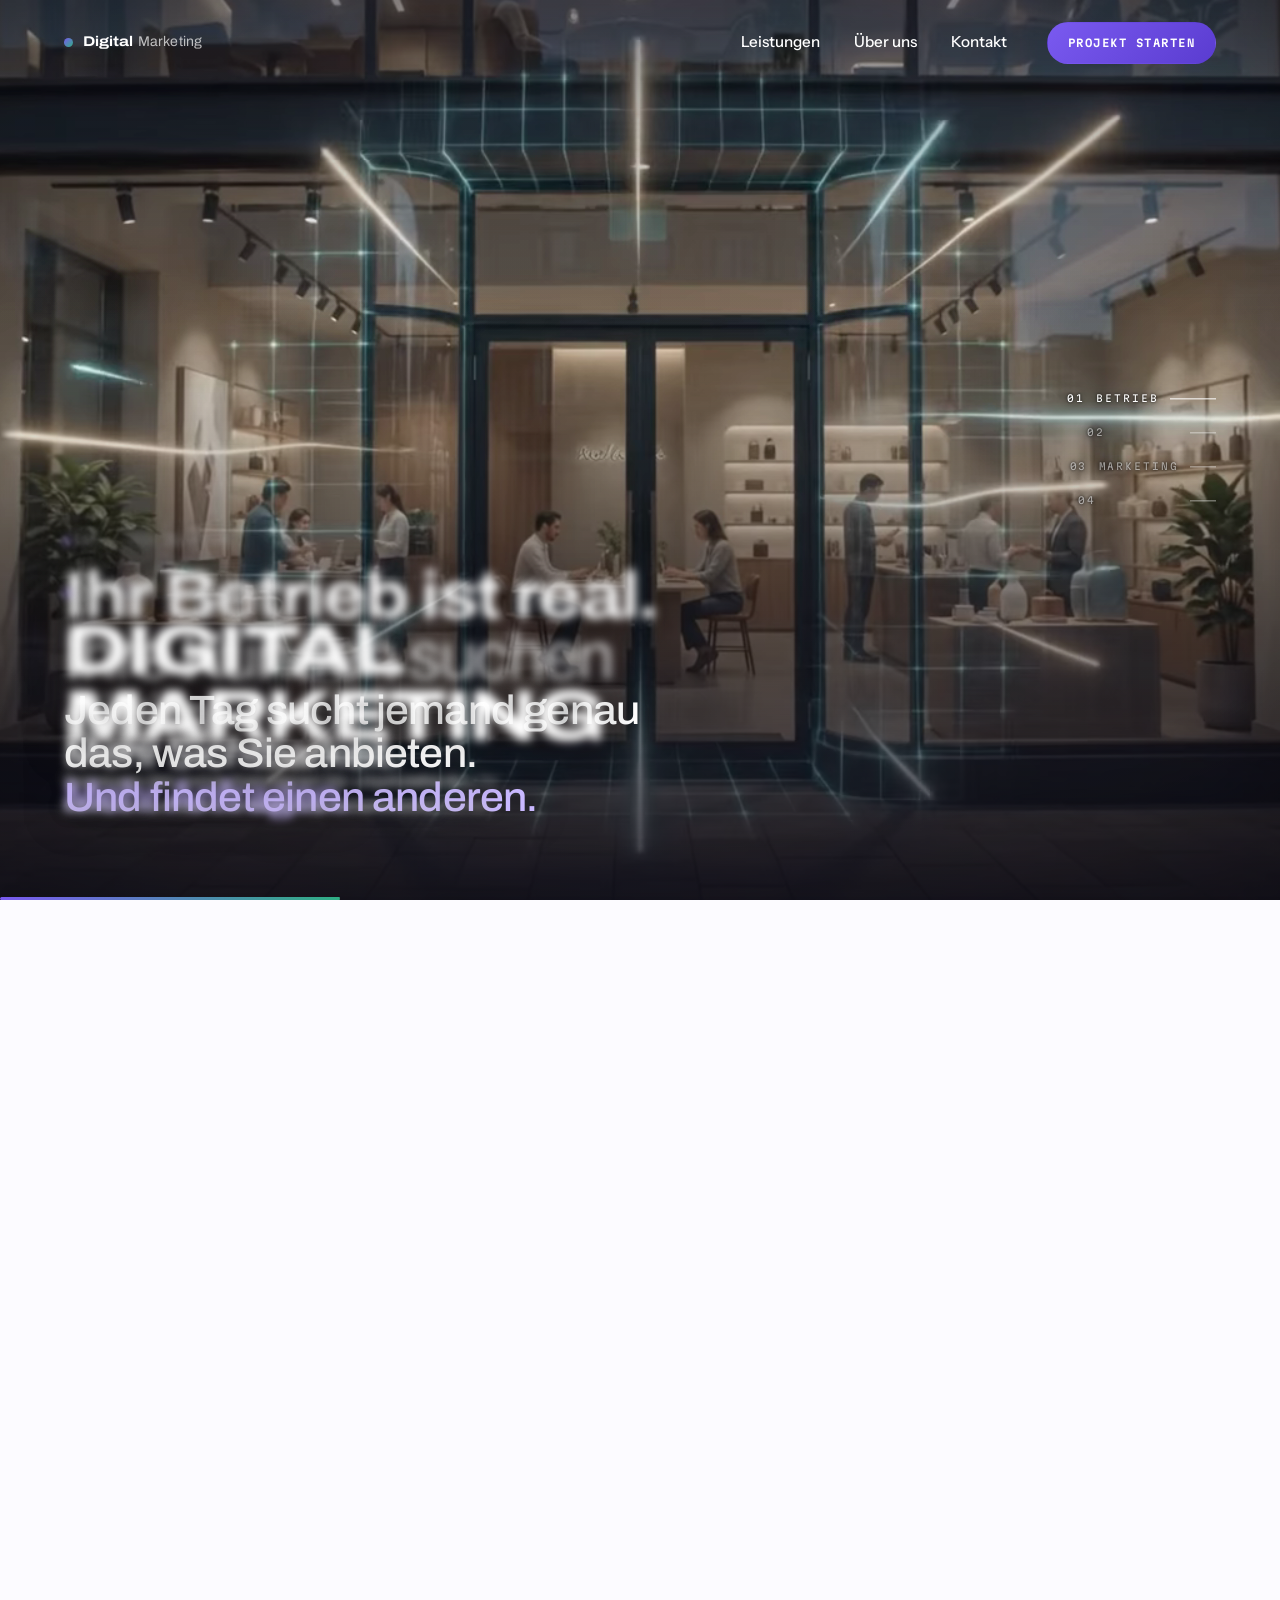
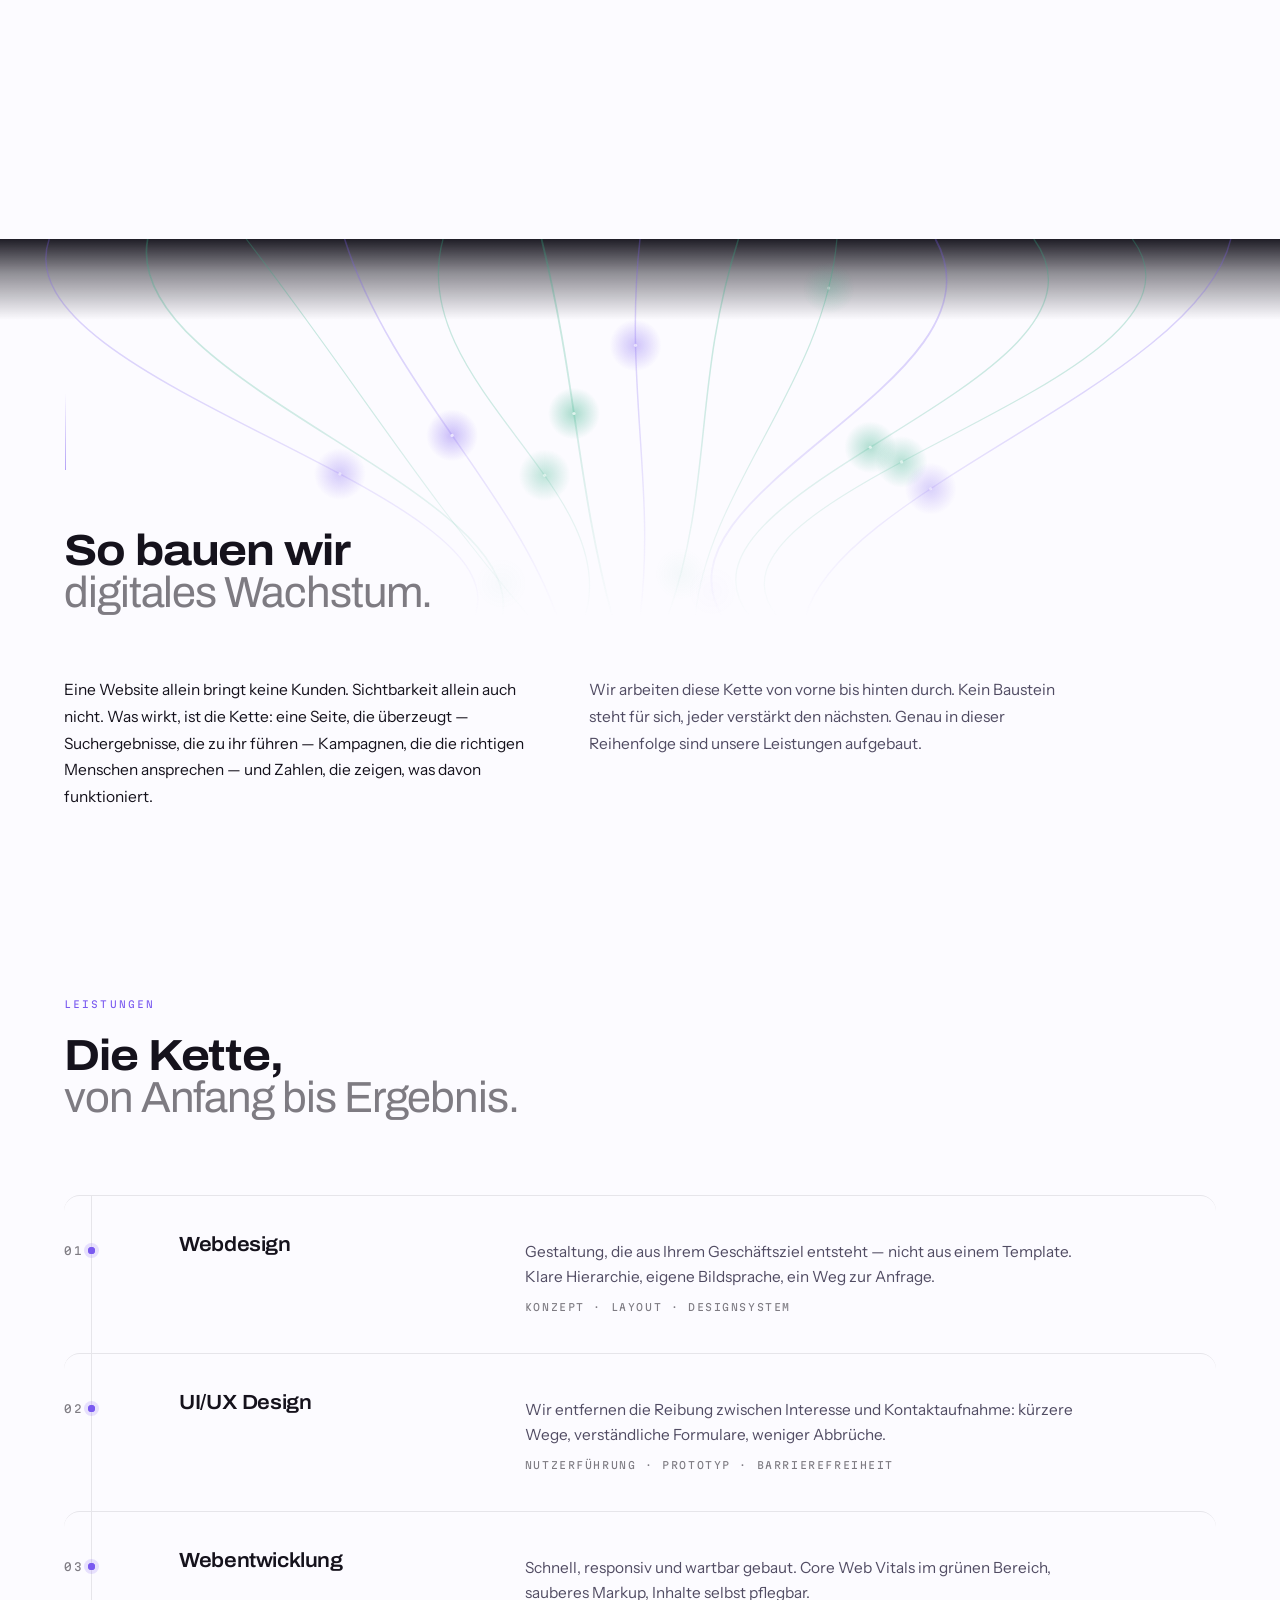
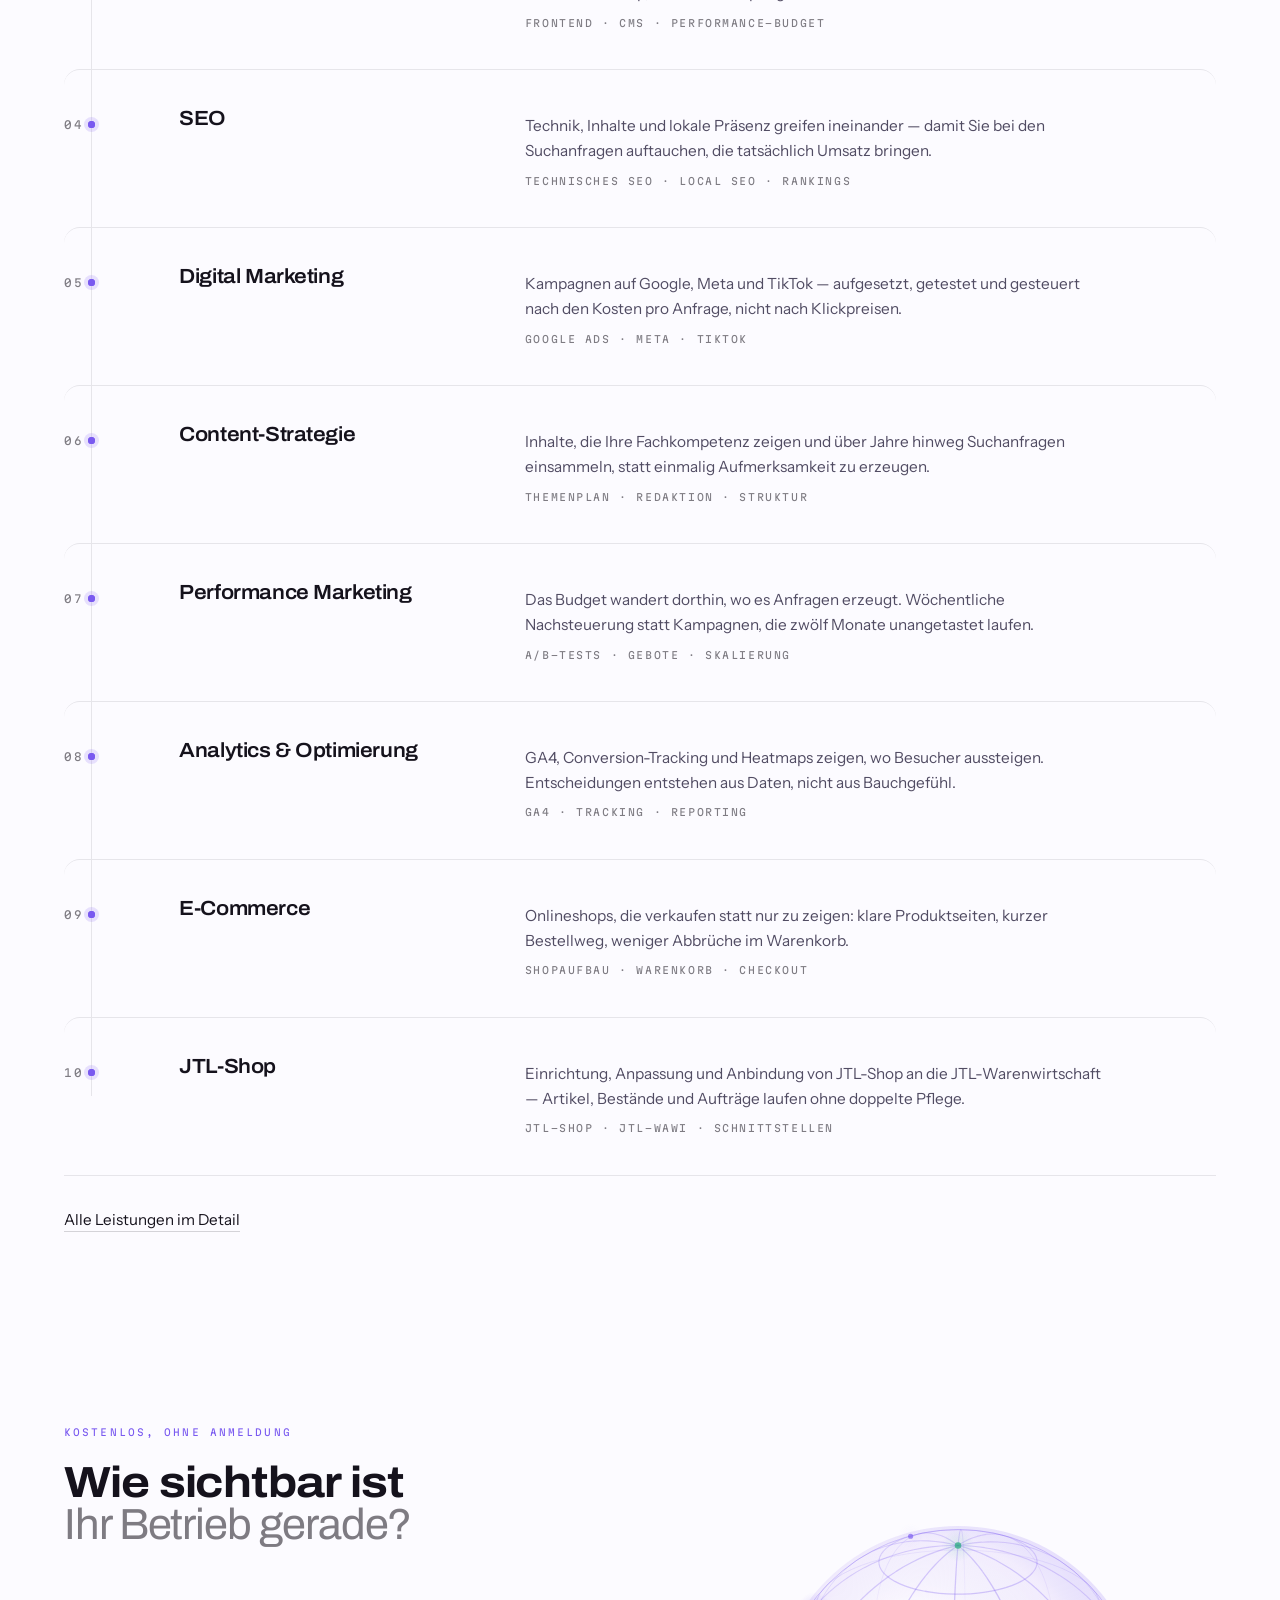
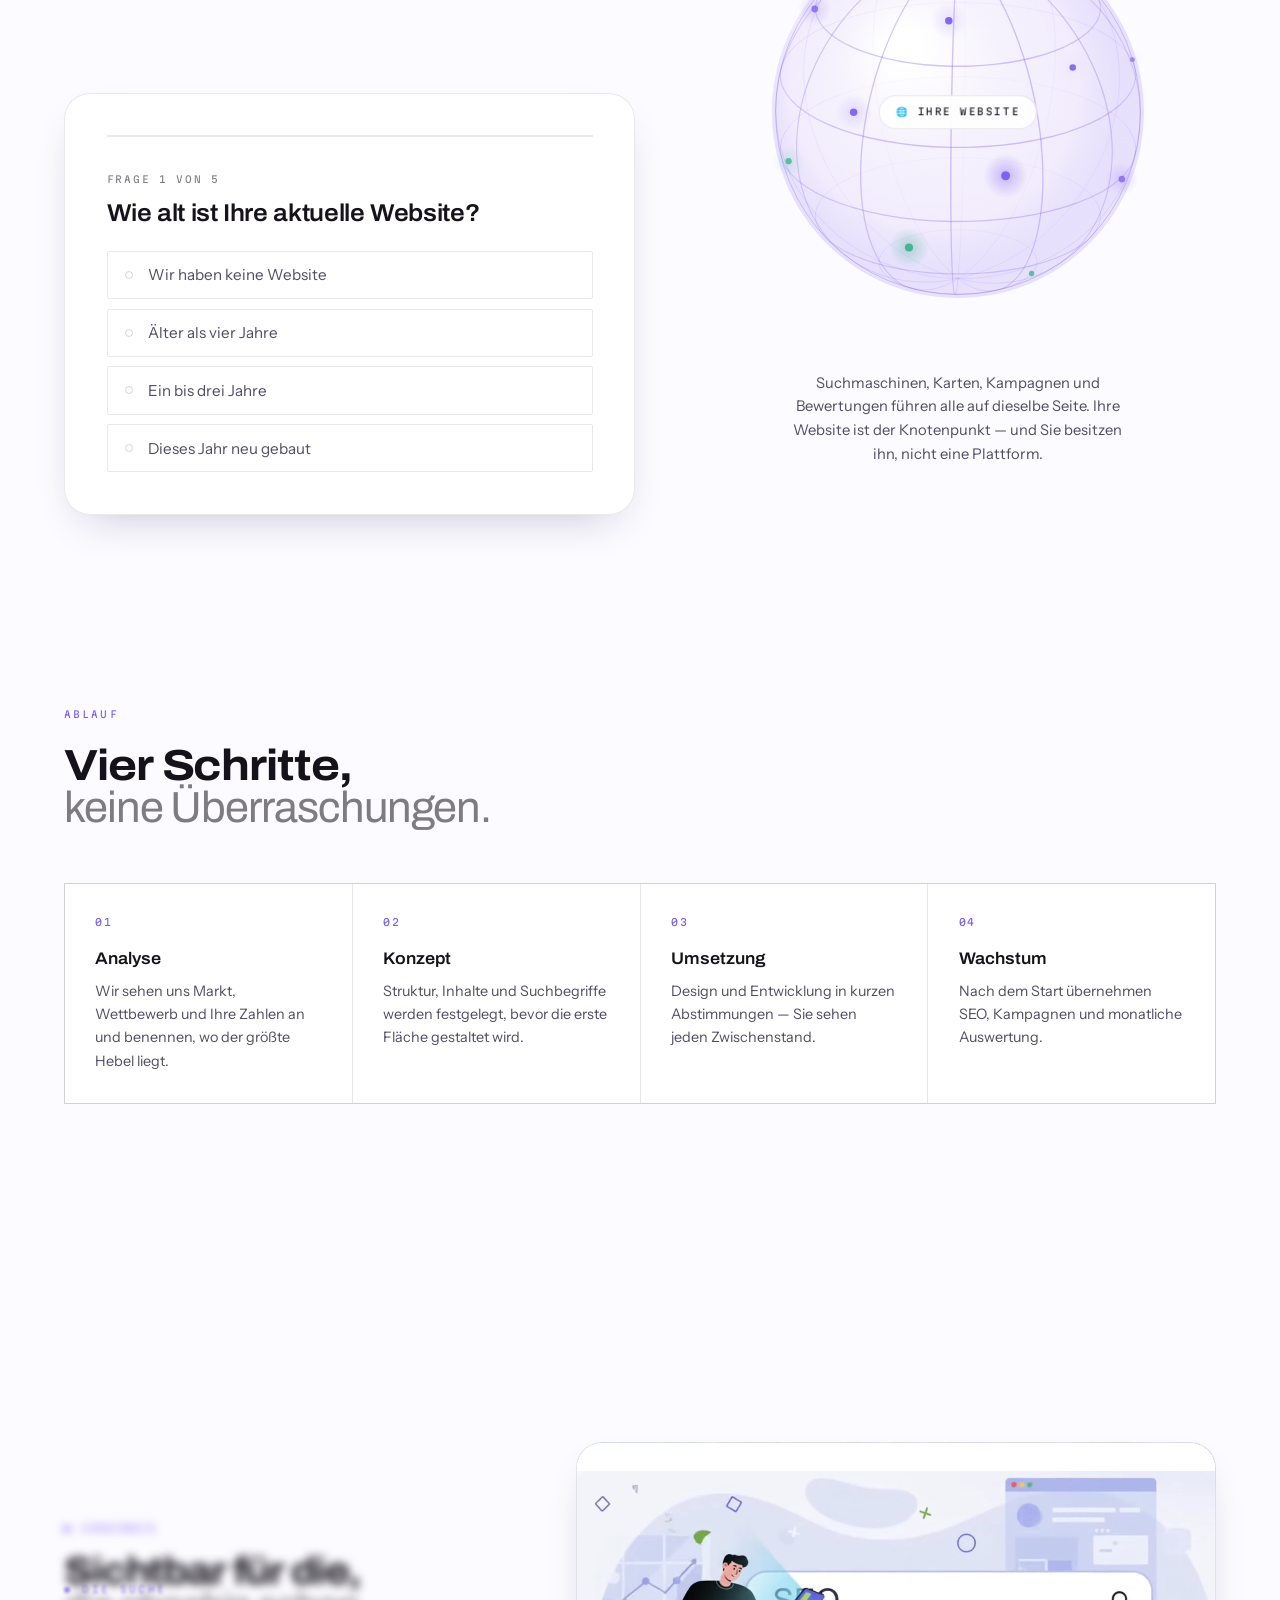
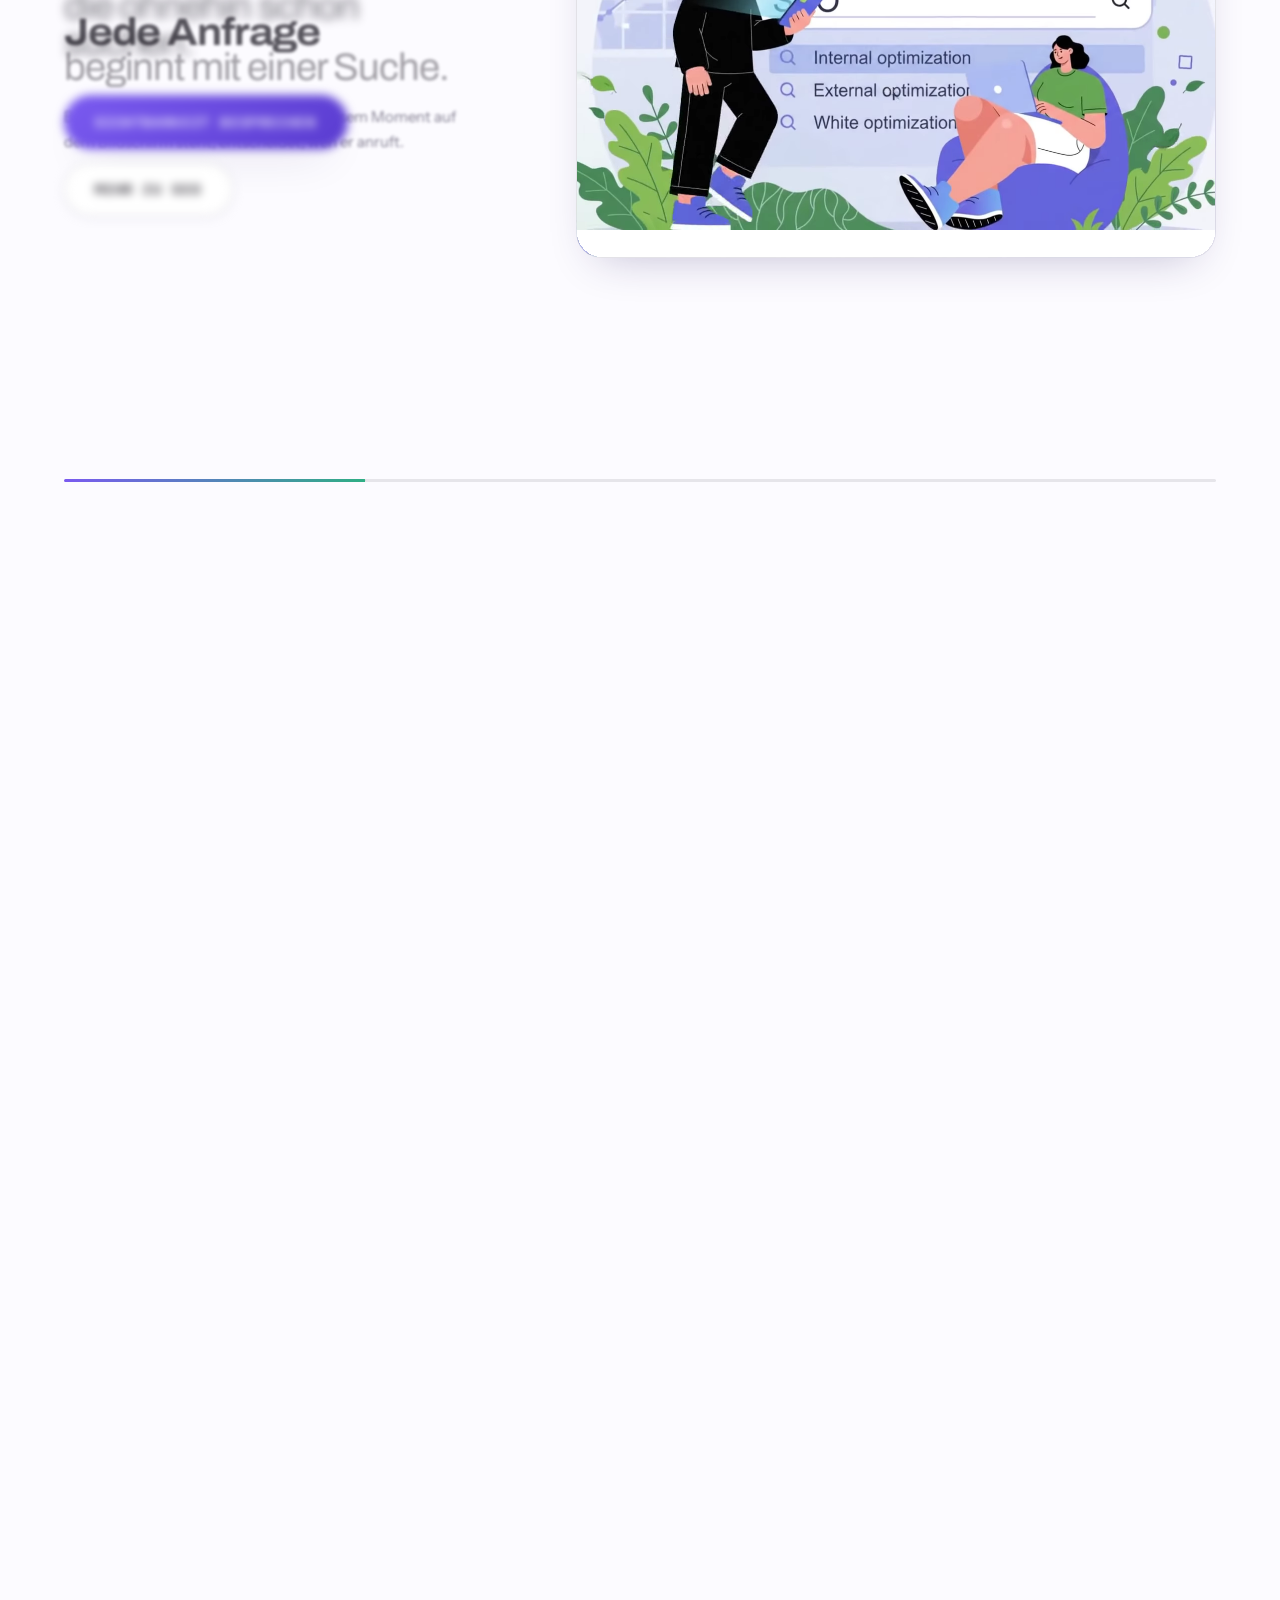
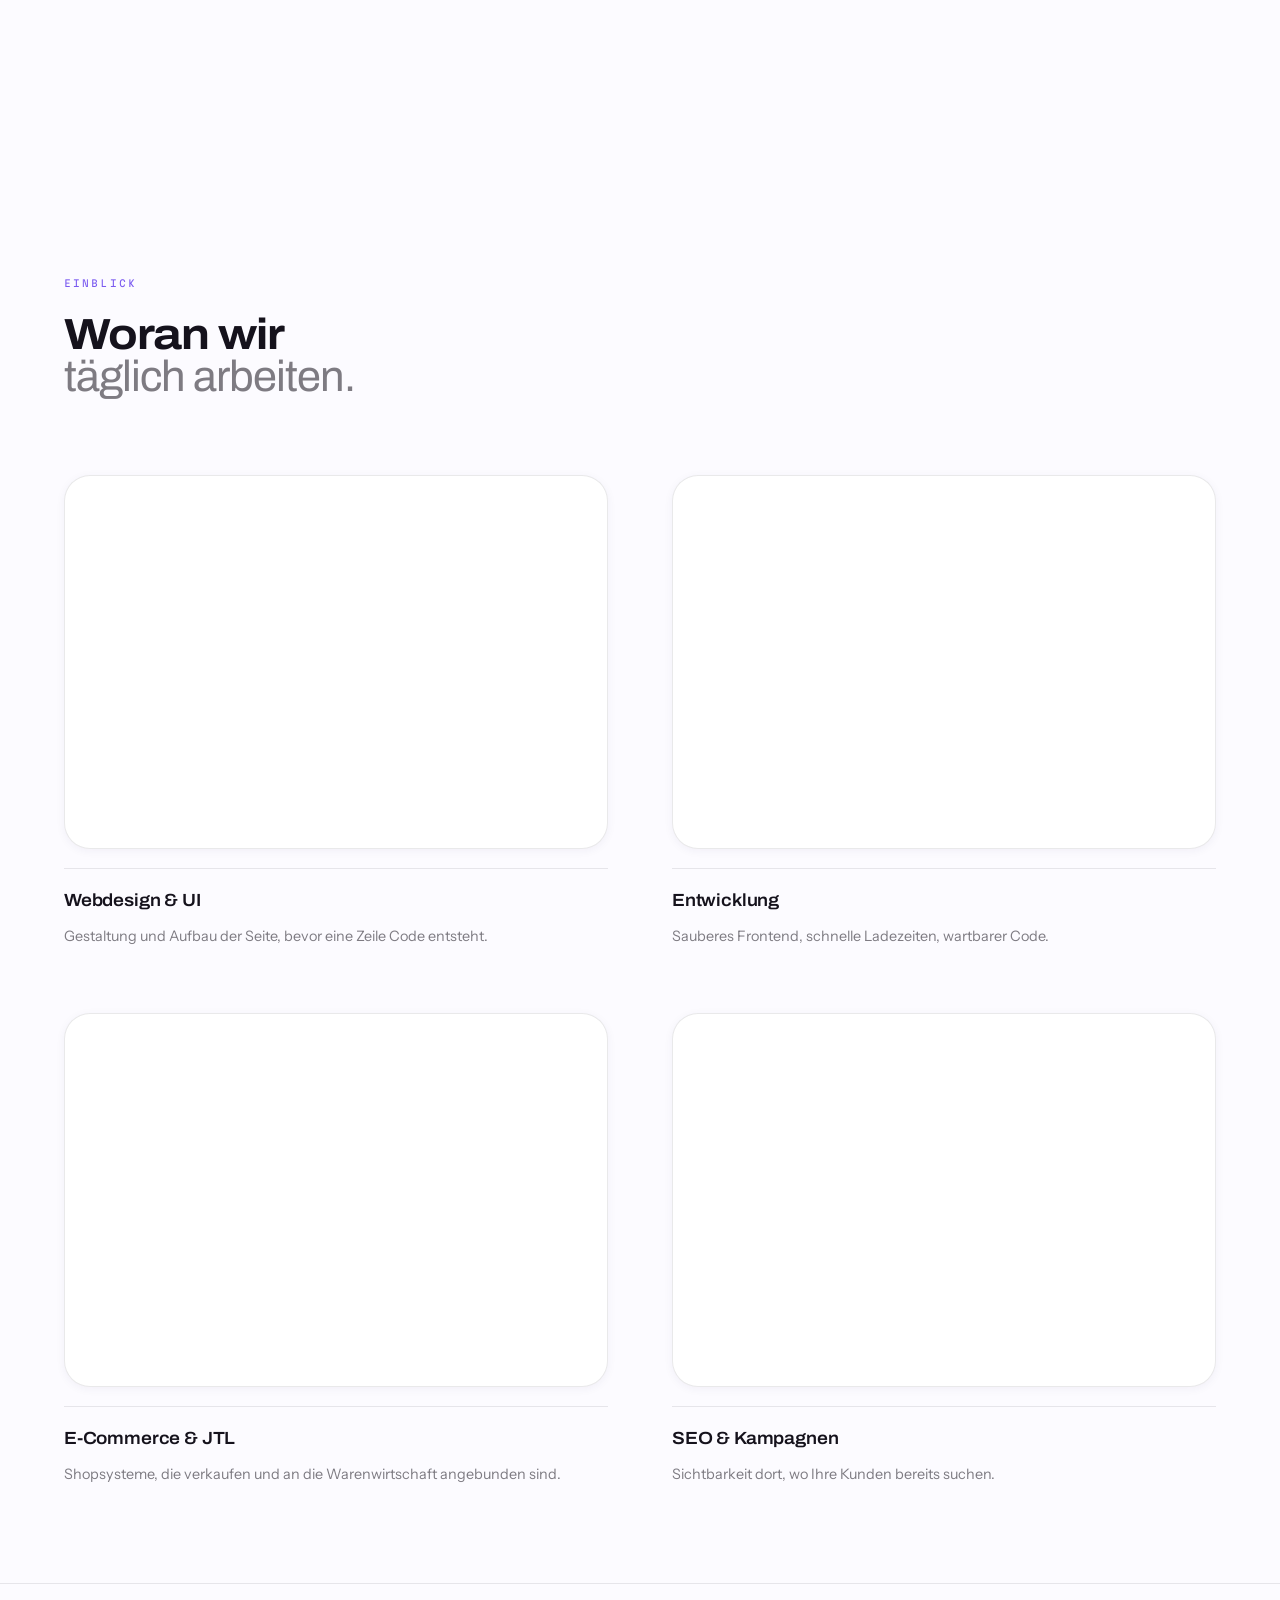
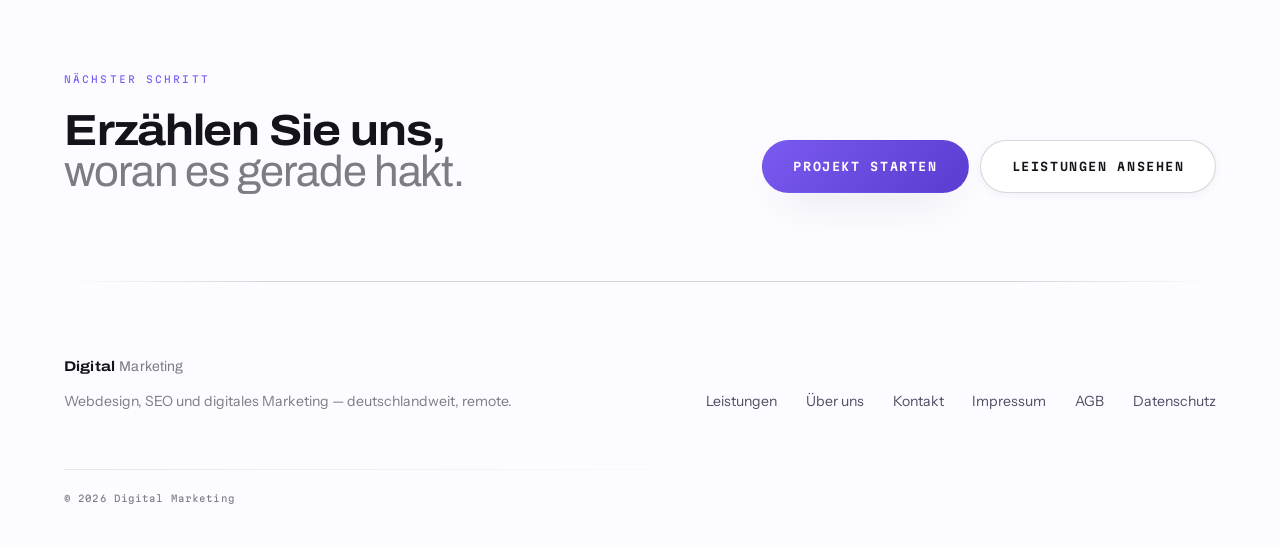
==== commit 65fa22f7: "Zwischenspeicher umgehen und Wortmarke als Symbol nachziehen Stylesheet und Skript tragen jetzt eine" ====
--- a/index.html
+++ b/index.html
@@ -45,8 +45,8 @@
 
   <link rel="preload" as="font" type="font/woff2" href="assets/fonts/archivo-latin.woff2" crossorigin>
   <link rel="preload" as="font" type="font/woff2" href="assets/fonts/instrument-sans-latin.woff2" crossorigin>
-  <link rel="stylesheet" href="assets/css/fonts.css">
-  <link rel="stylesheet" href="assets/css/site.css">
+  <link rel="stylesheet" href="assets/css/fonts.css?v=2">
+  <link rel="stylesheet" href="assets/css/site.css?v=2">
   <script type="application/ld+json">
   {
     "@context": "https://schema.org",
@@ -608,7 +608,7 @@
     </div>
   </footer>
 
-  <script src="assets/js/story.js" defer
+  <script src="assets/js/story.js?v=2" defer
     onerror="document.documentElement.className=document.documentElement.className.replace('js','no-js')"></script>
 </body>
 
